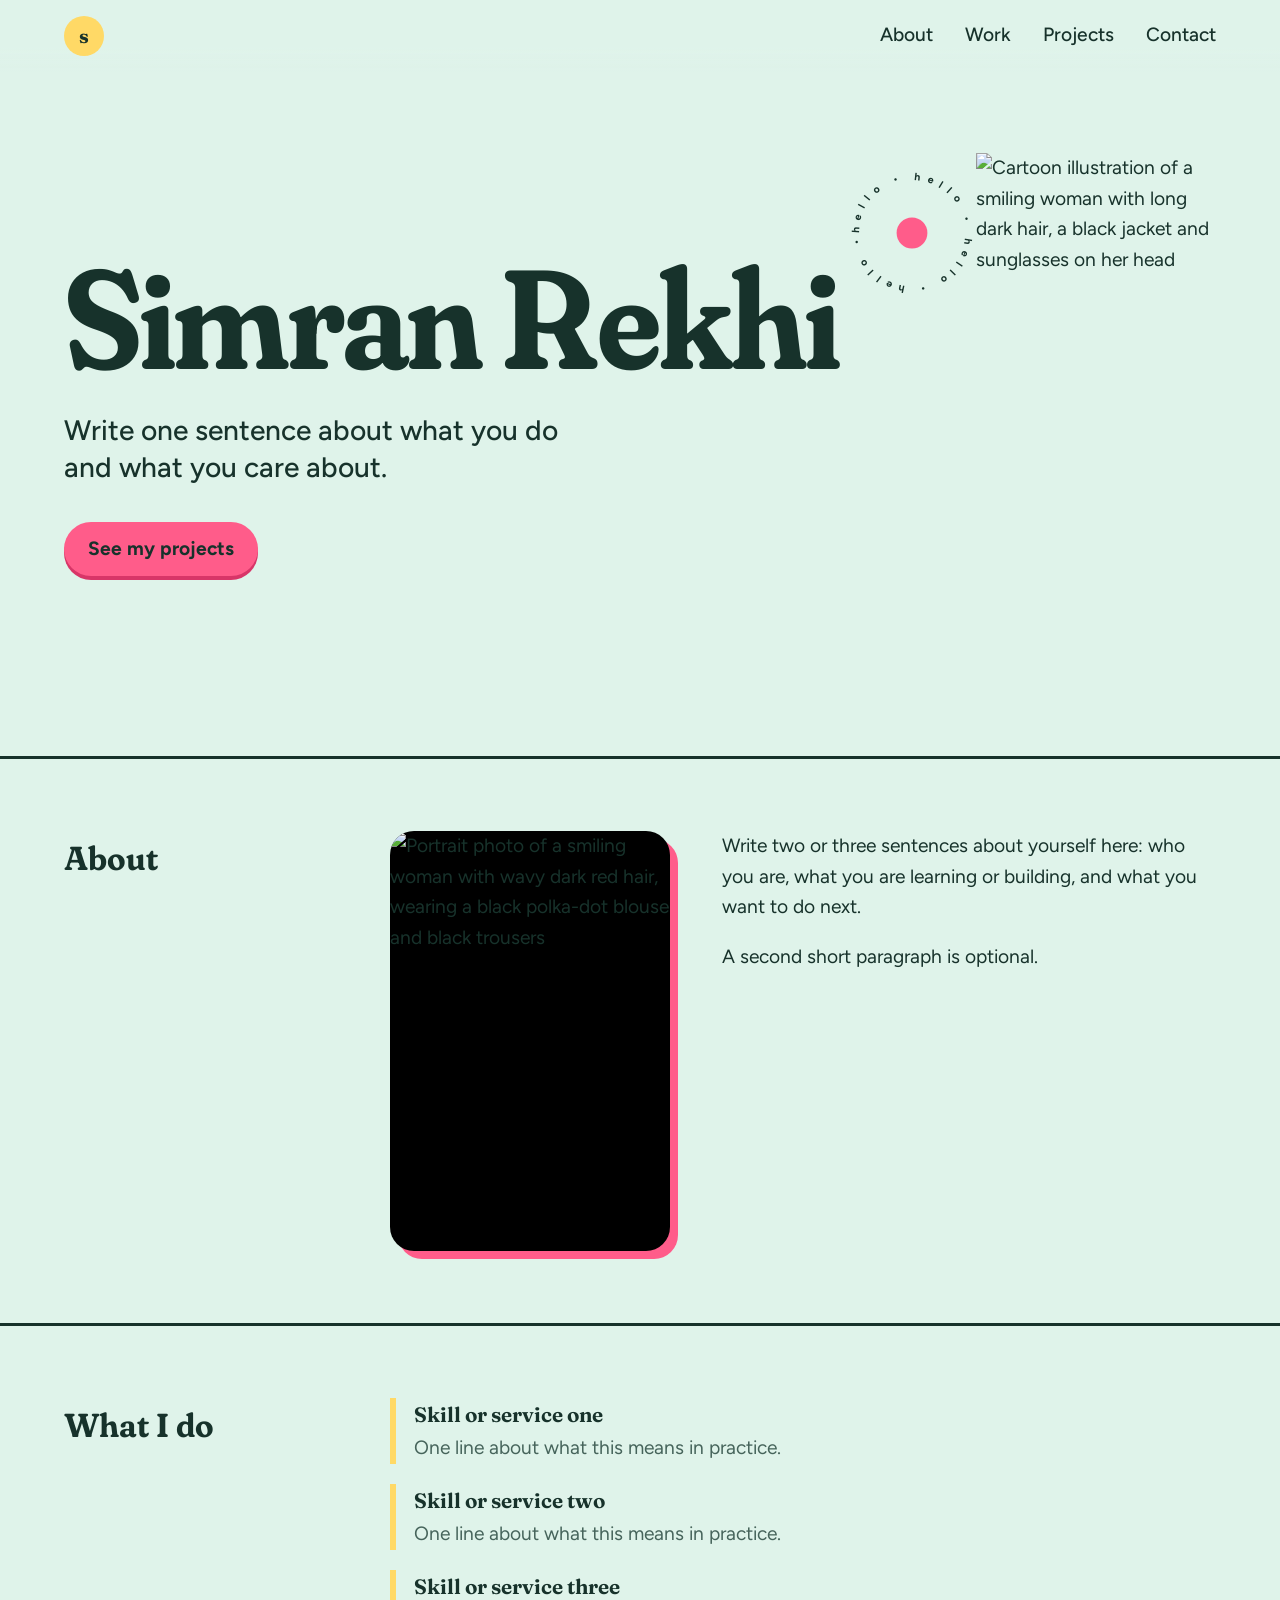
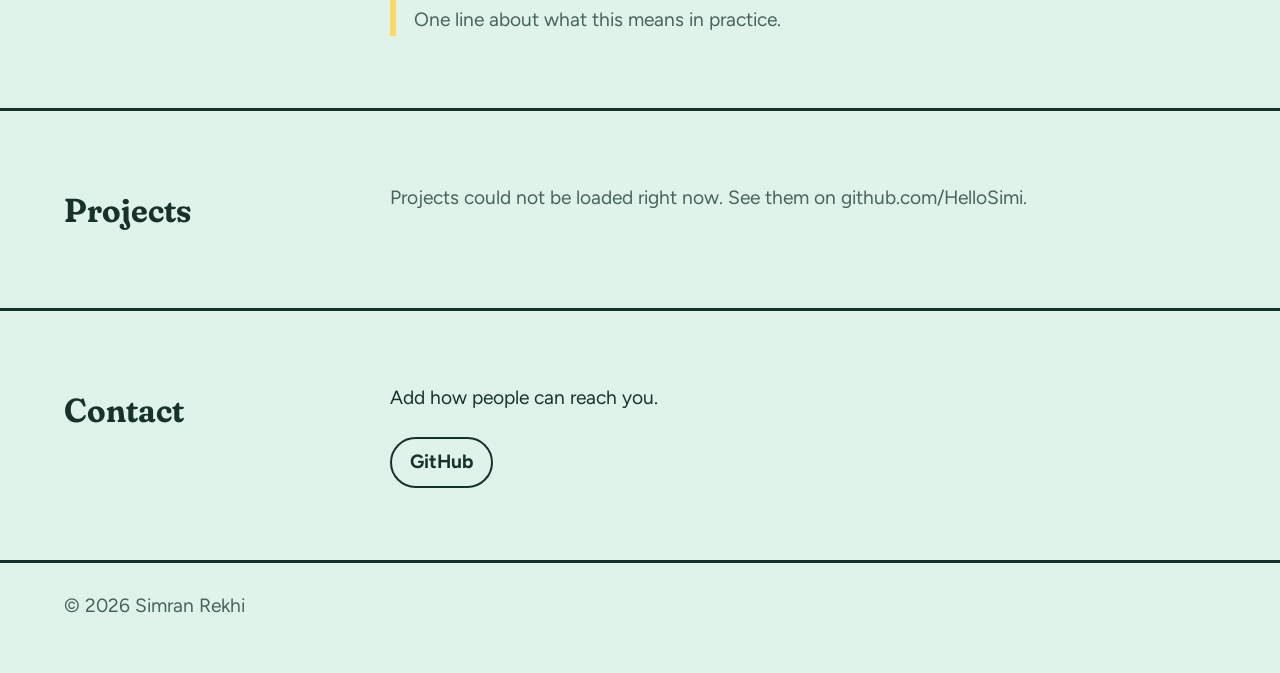
==== index.html @ f7a967dc "Add theme colour, social preview tags and favicon Sets the browser theme colour to match the page ba" ====
<!doctype html>
<html lang="en">
<head>
  <meta charset="utf-8">
  <meta name="viewport" content="width=device-width, initial-scale=1">
  <title>Portfolio</title>
  <meta name="description" content="Personal portfolio.">
  <meta name="theme-color" content="#dff3ea">
  <meta property="og:type" content="website">
  <meta property="og:title" content="Simran Rekhi · Portfolio">
  <meta property="og:description" content="Personal portfolio.">
  <link rel="icon" href="data:image/svg+xml,%3Csvg xmlns='http://www.w3.org/2000/svg' viewBox='0 0 32 32'%3E%3Ccircle cx='16' cy='16' r='16' fill='%23ffd966'/%3E%3Ccircle cx='16' cy='16' r='7' fill='%23ff5c8a'/%3E%3C/svg%3E">
  <link rel="preconnect" href="https://fonts.googleapis.com">
  <link rel="preconnect" href="https://fonts.gstatic.com" crossorigin>
  <link href="https://fonts.googleapis.com/css2?family=Fraunces:opsz,wght,SOFT,WONK@9..144,300..900,0..100,0..1&family=Figtree:wght@400;500;700&display=swap" rel="stylesheet">
  <link rel="stylesheet" href="style.css">
</head>
<body>
  <header class="top">
    <a class="logo" href="#top" id="logo" aria-label="Back to top">hi</a>
    <nav aria-label="Main">
      <a href="#about">About</a>
      <a href="#work">Work</a>
      <a href="#projects">Projects</a>
      <a href="#contact">Contact</a>
    </nav>
  </header>

  <main id="top">
    <section class="hero">
      <div class="hero-text">
        <h1 id="name" aria-live="off"></h1>
        <p id="tagline" class="tagline"></p>
        <a class="cta" href="#projects">See my projects</a>
      </div>

      <div class="hero-art">
        <img class="avatar" src="images/avatar.png" width="413" height="900" alt="Cartoon illustration of a smiling woman with long dark hair, a black jacket and sunglasses on her head">
        <svg class="badge" viewBox="0 0 200 200" aria-hidden="true">
          <defs><path id="circle" d="M100,100 m-76,0 a76,76 0 1,1 152,0 a76,76 0 1,1 -152,0"/></defs>
          <g class="spin">
            <text><textPath href="#circle" id="badge-text" textLength="470" lengthAdjust="spacing"></textPath></text>
          </g>
          <circle class="dot" cx="100" cy="100" r="22"/>
        </svg>
      </div>
    </section>

    <section id="about" class="block">
      <h2>About</h2>
      <div class="block-body about-wrap">
        <figure class="photo">
          <img src="images/photo.jpg" width="800" height="1200" loading="lazy" alt="Portrait photo of a smiling woman with wavy dark red hair, wearing a black polka-dot blouse and black trousers">
        </figure>
        <div id="about-body"></div>
      </div>
    </section>

    <section id="work" class="block">
      <h2>What I do</h2>
      <div class="block-body">
        <ul class="skills" id="skills"></ul>
      </div>
    </section>

    <section id="projects" class="block">
      <h2>Projects</h2>
      <div class="block-body">
        <ul class="repos" id="repo-list" aria-live="polite">
          <li class="repo-status">Loading projects from GitHub…</li>
        </ul>
      </div>
    </section>

    <section id="contact" class="block">
      <h2>Contact</h2>
      <div class="block-body">
        <p id="contact-text"></p>
        <ul class="links" id="links"></ul>
      </div>
    </section>
  </main>

  <footer class="foot"><p id="foot"></p></footer>

  <script src="script.js"></script>
</body>
</html>
---- style.css ----
:root {
  --mint: #dff3ea;
  --mint-2: #c9e9db;
  --ink: #17322b;
  --ink-soft: #46645b;
  --coral: #ff5c8a;
  --coral-deep: #d83568;
  --butter: #ffd966;
  --gutter: clamp(20px, 5vw, 72px);
  --measure: 60ch;
}

* { box-sizing: border-box; }

html { scroll-behavior: smooth; scroll-padding-top: 84px; }

body {
  margin: 0;
  background: var(--mint);
  color: var(--ink);
  font-family: "Figtree", system-ui, sans-serif;
  font-size: clamp(1.02rem, 0.96rem + 0.3vw, 1.2rem);
  line-height: 1.6;
  -webkit-font-smoothing: antialiased;
}

a { color: inherit; }

:focus-visible {
  outline: 3px solid var(--coral-deep);
  outline-offset: 3px;
  border-radius: 4px;
}

/* header */
.top {
  position: sticky;
  top: 0;
  z-index: 10;
  display: flex;
  align-items: center;
  justify-content: space-between;
  padding: 16px var(--gutter);
  background: linear-gradient(var(--mint) 65%, transparent);
}
.logo {
  display: grid;
  place-items: center;
  width: 40px;
  height: 40px;
  border-radius: 50%;
  background: var(--butter);
  color: var(--ink);
  font-family: "Fraunces", serif;
  font-weight: 700;
  font-size: 1.2rem;
  text-decoration: none;
  transition: transform 0.25s ease;
}
.logo:hover { transform: rotate(-12deg) scale(1.08); }
.top nav { display: flex; gap: clamp(14px, 3vw, 32px); flex-wrap: wrap; justify-content: flex-end; }
.top nav a {
  text-decoration: none;
  font-weight: 500;
  background: linear-gradient(var(--coral), var(--coral)) 0 100% / 0 3px no-repeat;
  padding-bottom: 2px;
  transition: background-size 0.25s ease;
}
.top nav a:hover { background-size: 100% 3px; }

/* hero */
.hero {
  position: relative;
  display: grid;
  grid-template-columns: minmax(0, 1fr) auto;
  align-items: center;
  gap: clamp(16px, 4vw, 56px);
  min-height: 76vh;
  padding: clamp(32px, 7vh, 88px) var(--gutter) clamp(40px, 7vh, 80px);
}

#name {
  margin: 0;
  font-family: "Fraunces", serif;
  font-weight: 650;
  font-size: clamp(3.4rem, 11vw, 9.5rem);
  line-height: 0.95;
  letter-spacing: -0.02em;
  font-variation-settings: "opsz" 144, "SOFT" 100, "WONK" 1;
  overflow-wrap: anywhere;
}
#name .ch {
  display: inline-block;
  transform-origin: 50% 80%;
}
.js #name .ch { animation: bounce-in 0.9s cubic-bezier(0.3, 1.5, 0.5, 1) both; animation-delay: calc(var(--i) * 45ms); }
#name .ch.wob { animation: wobble 0.7s ease; }

.tagline {
  margin: clamp(18px, 3vh, 32px) 0 0;
  max-width: 30ch;
  font-size: clamp(1.25rem, 2.2vw, 1.8rem);
  line-height: 1.3;
  font-weight: 500;
}
.js .tagline { animation: rise 0.7s 0.8s ease both; }

.cta {
  display: inline-block;
  margin-top: clamp(20px, 4vh, 36px);
  padding: 12px 24px;
  border-radius: 999px;
  background: var(--coral);
  color: var(--ink);
  font-weight: 700;
  text-decoration: none;
  box-shadow: 0 4px 0 var(--coral-deep);
  transition: transform 0.15s ease, box-shadow 0.15s ease;
}
.cta:hover { transform: translateY(2px); box-shadow: 0 2px 0 var(--coral-deep); }
.cta:active { transform: translateY(4px); box-shadow: 0 0 0 var(--coral-deep); }
.js .cta { animation: rise 0.7s 1s ease both; }

/* avatar with a slowly turning badge pinned to its shoulder */
.hero-art { position: relative; justify-self: center; }
.avatar {
  display: block;
  height: clamp(300px, 58vh, 560px);
  width: auto;
}
.js .avatar { animation: pop-in 0.8s 0.5s cubic-bezier(0.3, 1.4, 0.5, 1) both; }
.badge {
  position: absolute;
  top: 2%;
  left: -56%;
  width: clamp(100px, 11vw, 140px);
  height: auto;
  overflow: visible;
}
@keyframes pop-in { from { opacity: 0; transform: translateY(24px) scale(0.92); } to { opacity: 1; transform: none; } }
.badge text {
  font-family: "Figtree", sans-serif;
  font-weight: 700;
  font-size: 15px;
  letter-spacing: 0.1em;
  fill: var(--ink);
}
.badge .dot { fill: var(--coral); }
.badge .spin {
  transform-origin: 100px 100px;
  animation: spin 22s linear infinite;
}

@keyframes spin { to { transform: rotate(360deg); } }
@keyframes bounce-in {
  from { opacity: 0; transform: translateY(0.5em) scale(0.7) rotate(-6deg); }
  to   { opacity: 1; transform: none; }
}
@keyframes wobble {
  0%   { transform: none; }
  30%  { transform: translateY(-0.08em) rotate(-7deg) scale(1.08); }
  60%  { transform: rotate(5deg); }
  100% { transform: none; }
}
@keyframes rise { from { opacity: 0; transform: translateY(14px); } to { opacity: 1; transform: none; } }

/* blocks */
.block {
  display: grid;
  grid-template-columns: minmax(120px, 1fr) minmax(0, 3fr);
  gap: clamp(16px, 4vw, 64px);
  padding: clamp(40px, 8vh, 88px) var(--gutter);
  border-top: 3px solid var(--ink);
}
.block h2 {
  margin: 0;
  font-family: "Fraunces", serif;
  font-size: clamp(1.6rem, 2.6vw, 2.2rem);
  font-weight: 650;
  font-variation-settings: "opsz" 72, "SOFT" 100;
}
.block-body { max-width: var(--measure); }
.about-wrap {
  max-width: none;
  display: grid;
  grid-template-columns: minmax(180px, 280px) minmax(0, var(--measure));
  gap: clamp(20px, 4vw, 56px);
  align-items: start;
}
.photo { margin: 0; border-radius: 24px; overflow: hidden; background: #000; box-shadow: 8px 8px 0 var(--coral); }
.photo img { display: block; width: 100%; height: auto; }
.block-body p { margin: 0 0 1em; }
.js .block { opacity: 0; transform: translateY(18px); transition: opacity 0.6s ease, transform 0.6s ease; }
.js .block.in { opacity: 1; transform: none; }

/* skills */
.skills { list-style: none; margin: 0; padding: 0; display: grid; gap: 20px; }
.skills li { padding-left: 18px; border-left: 6px solid var(--butter); }
.skills h3 {
  margin: 0 0 2px;
  font-family: "Fraunces", serif;
  font-size: 1.3rem;
  font-weight: 650;
}
.skills p { margin: 0; color: var(--ink-soft); }

/* projects */
.repos { list-style: none; margin: 0; padding: 0; display: grid; gap: 14px; }
.repo-status { color: var(--ink-soft); }
.repo {
  border-radius: 18px;
  background: var(--mint-2);
  transition: transform 0.2s ease, background 0.2s ease;
}
.repo:hover { transform: translateY(-3px) rotate(-0.4deg); background: var(--butter); }
.repo a { display: grid; gap: 4px; padding: 18px 22px; text-decoration: none; }
.repo-name { font-family: "Fraunces", serif; font-weight: 650; font-size: 1.3rem; }
.repo-desc { color: var(--ink-soft); }
.repo:hover .repo-desc, .repo:hover .repo-meta { color: var(--ink); }
.repo-meta { font-size: 0.92rem; color: var(--ink-soft); }

/* contact */
.links { list-style: none; margin: 1.2em 0 0; padding: 0; display: flex; flex-wrap: wrap; gap: 10px; }
.links a {
  display: inline-block;
  padding: 8px 18px;
  border: 2px solid var(--ink);
  border-radius: 999px;
  font-weight: 700;
  text-decoration: none;
  transition: background 0.2s, color 0.2s;
}
.links a:hover { background: var(--ink); color: var(--mint); }

.foot { padding: 28px var(--gutter) 52px; border-top: 3px solid var(--ink); color: var(--ink-soft); }
.foot p { margin: 0; }

@media (max-width: 760px) {
  .hero { grid-template-columns: 1fr; min-height: 0; }
  .hero-art { order: -1; margin-left: 70px; }
  .avatar { height: 300px; }
  .badge { left: -78%; width: 110px; }
  .block { grid-template-columns: 1fr; gap: 12px; }
  .about-wrap { grid-template-columns: 1fr; }
  .photo { max-width: 260px; }
}

@media (prefers-reduced-motion: reduce) {
  html { scroll-behavior: auto; }
  .js #name .ch, .js .tagline, .js .cta, .js .avatar { animation: none; opacity: 1; }
  .badge .spin { animation: none; }
  .js .block { opacity: 1; transform: none; transition: none; }
  .repo, .repo:hover, .logo:hover { transform: none; transition: none; }
}
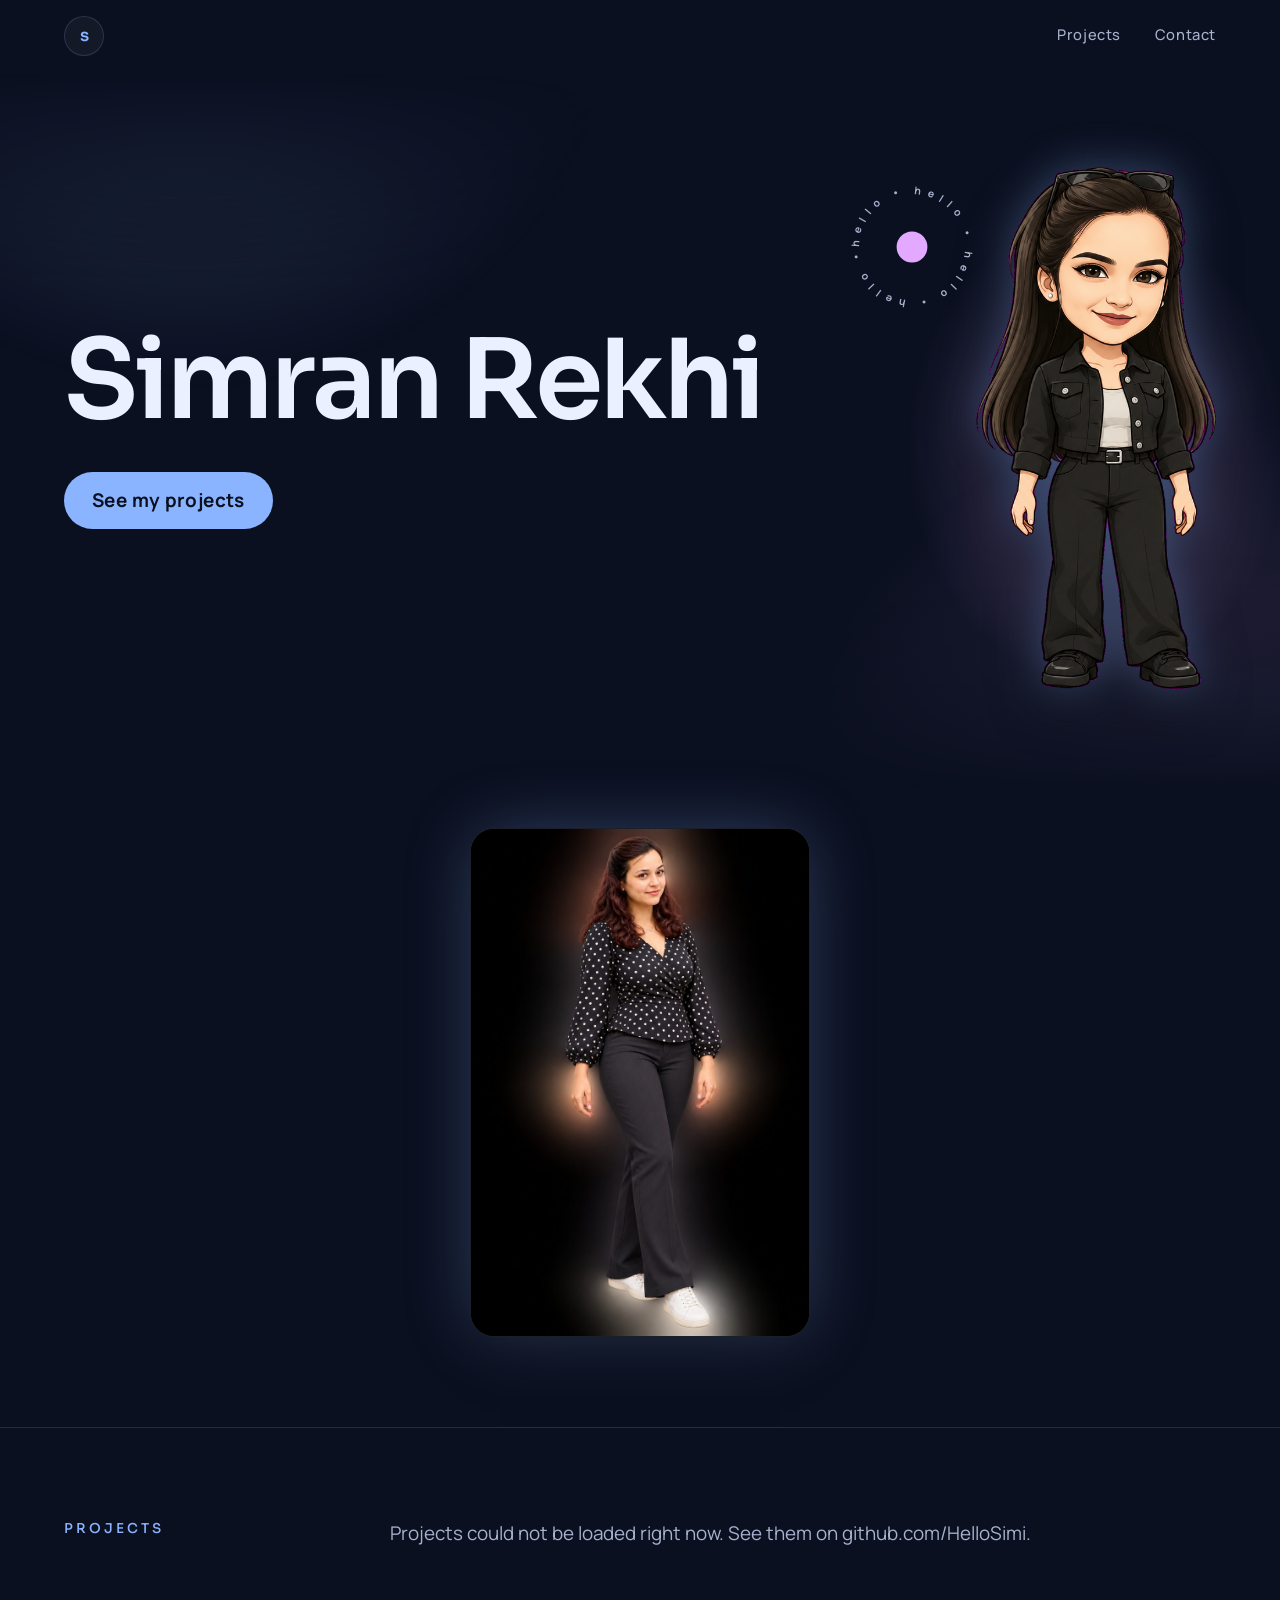
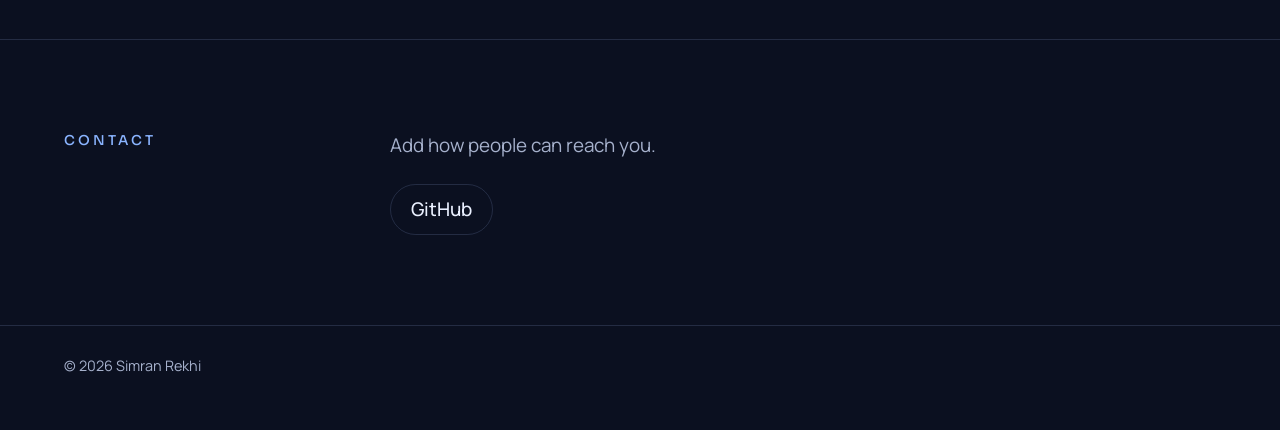
==== commit 13299983: "Refresh visual design with minimal futuristic styling and motion" ====
--- a/index.html
+++ b/index.html
@@ -5,17 +5,19 @@
   <meta name="viewport" content="width=device-width, initial-scale=1">
   <title>Portfolio</title>
   <meta name="description" content="Personal portfolio.">
-  <meta name="theme-color" content="#dff3ea">
+  <meta name="theme-color" content="#0b1020">
   <meta property="og:type" content="website">
   <meta property="og:title" content="Simran Rekhi · Portfolio">
   <meta property="og:description" content="Personal portfolio.">
-  <link rel="icon" href="data:image/svg+xml,%3Csvg xmlns='http://www.w3.org/2000/svg' viewBox='0 0 32 32'%3E%3Ccircle cx='16' cy='16' r='16' fill='%23ffd966'/%3E%3Ccircle cx='16' cy='16' r='7' fill='%23ff5c8a'/%3E%3C/svg%3E">
+  <link rel="icon" href="data:image/svg+xml,%3Csvg xmlns='http://www.w3.org/2000/svg' viewBox='0 0 32 32'%3E%3Ccircle cx='16' cy='16' r='16' fill='%230b1020'/%3E%3Ccircle cx='16' cy='16' r='7' fill='%238ab4ff'/%3E%3C/svg%3E">
   <link rel="preconnect" href="https://fonts.googleapis.com">
   <link rel="preconnect" href="https://fonts.gstatic.com" crossorigin>
-  <link href="https://fonts.googleapis.com/css2?family=Fraunces:opsz,wght,SOFT,WONK@9..144,300..900,0..100,0..1&family=Figtree:wght@400;500;700&display=swap" rel="stylesheet">
+  <link href="https://fonts.googleapis.com/css2?family=Sora:wght@300..700&family=Manrope:wght@400;500;700&display=swap" rel="stylesheet">
   <link rel="stylesheet" href="style.css">
 </head>
 <body>
+  <div class="progress" aria-hidden="true"></div>
+  <div class="glow" aria-hidden="true"></div>
   <header class="top">
     <a class="logo" href="#top" id="logo" aria-label="Back to top">hi</a>
     <nav aria-label="Main">
@@ -28,6 +30,7 @@
 
   <main id="top">
     <section class="hero">
+      <div class="aurora" aria-hidden="true"><i></i><i></i></div>
       <div class="hero-text">
         <h1 id="name" aria-live="off"></h1>
         <p id="tagline" class="tagline"></p>
--- a/style.css
+++ b/style.css
@@ -1,36 +1,79 @@
+/* Retheme here: colours, fonts, spacing and motion timings all live in :root. */
 :root {
-  --mint: #dff3ea;
-  --mint-2: #c9e9db;
-  --ink: #17322b;
-  --ink-soft: #46645b;
-  --coral: #ff5c8a;
-  --coral-deep: #d83568;
-  --butter: #ffd966;
+  --bg: #0b1020;
+  --surface: rgba(255, 255, 255, 0.04);
+  --line: rgba(170, 195, 255, 0.16);
+  --text: #eaf0ff;
+  --text-soft: #a6b1cc;
+  --accent: #8ab4ff;
+  --accent-2: #e3a8ff;
+  --accent-ink: #0b1020;
+
+  --font-display: "Sora", system-ui, sans-serif;
+  --font-body: "Manrope", system-ui, sans-serif;
+
   --gutter: clamp(20px, 5vw, 72px);
   --measure: 60ch;
+  --radius: 18px;
+
+  --ease: cubic-bezier(0.2, 0.7, 0.2, 1);
+  --t-fast: 0.25s;
+  --t-med: 0.7s;
+  --stagger: 80ms;
+  --drift: 34s;
+  --float: 7s;
 }
 
 * { box-sizing: border-box; }
 
-html { scroll-behavior: smooth; scroll-padding-top: 84px; }
+html { scroll-behavior: smooth; scroll-padding-top: 84px; background: var(--bg); }
 
 body {
   margin: 0;
-  background: var(--mint);
-  color: var(--ink);
-  font-family: "Figtree", system-ui, sans-serif;
-  font-size: clamp(1.02rem, 0.96rem + 0.3vw, 1.2rem);
-  line-height: 1.6;
+  overflow-x: clip;
+  background: var(--bg);
+  color: var(--text);
+  font-family: var(--font-body);
+  font-size: clamp(1.02rem, 0.96rem + 0.3vw, 1.18rem);
+  line-height: 1.65;
   -webkit-font-smoothing: antialiased;
 }
 
 a { color: inherit; }
 
 :focus-visible {
-  outline: 3px solid var(--coral-deep);
-  outline-offset: 3px;
-  border-radius: 4px;
-}
+  outline: 2px solid var(--accent);
+  outline-offset: 4px;
+  border-radius: 6px;
+}
+
+/* scroll progress and pointer glow, both driven by script.js */
+.progress {
+  position: fixed;
+  inset: 0 0 auto 0;
+  z-index: 30;
+  height: 2px;
+  background: linear-gradient(90deg, var(--accent), var(--accent-2));
+  transform: scaleX(0);
+  transform-origin: 0 50%;
+  pointer-events: none;
+}
+.glow {
+  position: fixed;
+  top: 0;
+  left: 0;
+  z-index: 0;
+  width: 520px;
+  height: 520px;
+  margin: -260px 0 0 -260px;
+  border-radius: 50%;
+  background: radial-gradient(closest-side, rgba(138, 180, 255, 0.16), transparent);
+  opacity: 0;
+  transition: opacity 0.6s ease;
+  pointer-events: none;
+  will-change: transform;
+}
+.glow.on { opacity: 1; }
 
 /* header */
 .top {
@@ -41,7 +84,7 @@
   align-items: center;
   justify-content: space-between;
   padding: 16px var(--gutter);
-  background: linear-gradient(var(--mint) 65%, transparent);
+  background: linear-gradient(var(--bg) 88%, transparent);
 }
 .logo {
   display: grid;
@@ -49,86 +92,140 @@
   width: 40px;
   height: 40px;
   border-radius: 50%;
-  background: var(--butter);
-  color: var(--ink);
-  font-family: "Fraunces", serif;
-  font-weight: 700;
-  font-size: 1.2rem;
+  border: 1px solid var(--line);
+  background: var(--surface);
+  color: var(--accent);
+  font-family: var(--font-display);
+  font-weight: 600;
+  font-size: 1.05rem;
   text-decoration: none;
-  transition: transform 0.25s ease;
-}
-.logo:hover { transform: rotate(-12deg) scale(1.08); }
-.top nav { display: flex; gap: clamp(14px, 3vw, 32px); flex-wrap: wrap; justify-content: flex-end; }
+  transition: transform var(--t-fast) var(--ease), border-color var(--t-fast);
+}
+.logo:hover { transform: scale(1.08); border-color: var(--accent); }
+.top nav { display: flex; gap: clamp(14px, 3vw, 34px); flex-wrap: wrap; justify-content: flex-end; }
 .top nav a {
+  color: var(--text-soft);
+  font-size: 0.92rem;
+  font-weight: 500;
+  letter-spacing: 0.04em;
   text-decoration: none;
-  font-weight: 500;
-  background: linear-gradient(var(--coral), var(--coral)) 0 100% / 0 3px no-repeat;
-  padding-bottom: 2px;
-  transition: background-size 0.25s ease;
-}
-.top nav a:hover { background-size: 100% 3px; }
+  background: linear-gradient(var(--accent), var(--accent)) 0 100% / 0 1px no-repeat;
+  padding-bottom: 3px;
+  transition: background-size var(--t-fast) var(--ease), color var(--t-fast);
+}
+.top nav a:hover { color: var(--text); background-size: 100% 1px; }
 
 /* hero */
 .hero {
   position: relative;
+  isolation: isolate;
+  overflow: clip;
   display: grid;
   grid-template-columns: minmax(0, 1fr) auto;
   align-items: center;
   gap: clamp(16px, 4vw, 56px);
-  min-height: 76vh;
-  padding: clamp(32px, 7vh, 88px) var(--gutter) clamp(40px, 7vh, 80px);
-}
+  min-height: 80vh;
+  padding: clamp(32px, 7vh, 88px) var(--gutter) clamp(48px, 8vh, 96px);
+}
+.hero > * { position: relative; z-index: 1; }
+.hero > .aurora { position: absolute; z-index: -1; }
+
+/* slow drifting colour behind the hero */
+.aurora {
+  inset: 0;
+  pointer-events: none;
+  -webkit-mask-image: linear-gradient(transparent, #000 30%, #000 70%, transparent);
+  mask-image: linear-gradient(transparent, #000 30%, #000 70%, transparent);
+}
+.aurora i {
+  position: absolute;
+  width: 70vmax;
+  height: 70vmax;
+  border-radius: 50%;
+  will-change: transform;
+}
+.aurora i:nth-child(1) {
+  top: -45vmax;
+  left: -20vmax;
+  background: radial-gradient(closest-side, rgba(138, 180, 255, 0.26), transparent);
+  animation: drift-a var(--drift) ease-in-out infinite alternate;
+}
+.aurora i:nth-child(2) {
+  right: -30vmax;
+  bottom: -40vmax;
+  background: radial-gradient(closest-side, rgba(227, 168, 255, 0.2), transparent);
+  animation: drift-b calc(var(--drift) * 1.3) ease-in-out infinite alternate;
+}
+.paused .aurora i, .paused .avatar, .paused .badge .spin { animation-play-state: paused; }
+@keyframes drift-a { to { transform: translate3d(22vmax, 14vmax, 0) scale(1.15); } }
+@keyframes drift-b { to { transform: translate3d(-24vmax, -10vmax, 0) scale(0.9); } }
 
 #name {
   margin: 0;
-  font-family: "Fraunces", serif;
-  font-weight: 650;
-  font-size: clamp(3.4rem, 11vw, 9.5rem);
-  line-height: 0.95;
-  letter-spacing: -0.02em;
-  font-variation-settings: "opsz" 144, "SOFT" 100, "WONK" 1;
+  font-family: var(--font-display);
+  font-weight: 600;
+  font-size: clamp(2.9rem, 8.6vw, 8rem);
+  line-height: 1;
+  letter-spacing: -0.04em;
   overflow-wrap: anywhere;
 }
 #name .ch {
   display: inline-block;
+  text-align: center;
   transform-origin: 50% 80%;
 }
-.js #name .ch { animation: bounce-in 0.9s cubic-bezier(0.3, 1.5, 0.5, 1) both; animation-delay: calc(var(--i) * 45ms); }
+.js #name .ch { opacity: 0; }
+.js #name .ch.on { opacity: 1; }
+#name .ch.scr { color: var(--accent); }
 #name .ch.wob { animation: wobble 0.7s ease; }
 
 .tagline {
   margin: clamp(18px, 3vh, 32px) 0 0;
-  max-width: 30ch;
-  font-size: clamp(1.25rem, 2.2vw, 1.8rem);
-  line-height: 1.3;
-  font-weight: 500;
-}
-.js .tagline { animation: rise 0.7s 0.8s ease both; }
+  max-width: 32ch;
+  color: var(--text-soft);
+  font-size: clamp(1.15rem, 2vw, 1.5rem);
+  line-height: 1.4;
+}
+.js .tagline { animation: rise var(--t-med) 0.9s var(--ease) both; }
 
 .cta {
   display: inline-block;
-  margin-top: clamp(20px, 4vh, 36px);
-  padding: 12px 24px;
+  margin-top: clamp(24px, 4vh, 40px);
+  padding: 13px 28px;
   border-radius: 999px;
-  background: var(--coral);
-  color: var(--ink);
+  background: var(--accent);
+  color: var(--accent-ink);
   font-weight: 700;
+  letter-spacing: 0.02em;
   text-decoration: none;
-  box-shadow: 0 4px 0 var(--coral-deep);
-  transition: transform 0.15s ease, box-shadow 0.15s ease;
-}
-.cta:hover { transform: translateY(2px); box-shadow: 0 2px 0 var(--coral-deep); }
-.cta:active { transform: translateY(4px); box-shadow: 0 0 0 var(--coral-deep); }
-.js .cta { animation: rise 0.7s 1s ease both; }
-
-/* avatar with a slowly turning badge pinned to its shoulder */
-.hero-art { position: relative; justify-self: center; }
+  box-shadow: 0 0 0 0 rgba(138, 180, 255, 0.5);
+  translate: var(--mx, 0) var(--my, 0);
+  transition: box-shadow var(--t-fast) var(--ease), translate 0.3s var(--ease);
+}
+.cta:hover, .cta:focus-visible { box-shadow: 0 0 32px 2px rgba(138, 180, 255, 0.45); }
+.js .cta { animation: rise var(--t-med) 1.05s var(--ease) both; }
+
+/* avatar sits in a soft halo so it feels lit, not pasted */
+.hero-art { position: relative; justify-self: center; translate: var(--px, 0) var(--py, 0); transition: translate 0.6s var(--ease); }
+.hero-art::before {
+  content: "";
+  position: absolute;
+  inset: 8% -30% 0;
+  border-radius: 50%;
+  background: radial-gradient(closest-side, rgba(138, 180, 255, 0.3), rgba(227, 168, 255, 0.1) 60%, transparent);
+  z-index: -1;
+}
 .avatar {
   display: block;
   height: clamp(300px, 58vh, 560px);
   width: auto;
-}
-.js .avatar { animation: pop-in 0.8s 0.5s cubic-bezier(0.3, 1.4, 0.5, 1) both; }
+  filter: drop-shadow(0 0 22px rgba(138, 180, 255, 0.35)) drop-shadow(0 18px 24px rgba(0, 0, 0, 0.45));
+}
+.js .avatar {
+  animation:
+    pop-in 0.9s 0.5s var(--ease) both,
+    float var(--float) 1.4s ease-in-out infinite;
+}
 .badge {
   position: absolute;
   top: 2%;
@@ -137,102 +234,127 @@
   height: auto;
   overflow: visible;
 }
-@keyframes pop-in { from { opacity: 0; transform: translateY(24px) scale(0.92); } to { opacity: 1; transform: none; } }
 .badge text {
-  font-family: "Figtree", sans-serif;
+  font-family: var(--font-body);
   font-weight: 700;
   font-size: 15px;
   letter-spacing: 0.1em;
-  fill: var(--ink);
-}
-.badge .dot { fill: var(--coral); }
+  fill: var(--text-soft);
+}
+.badge .dot { fill: var(--accent-2); }
 .badge .spin {
   transform-origin: 100px 100px;
-  animation: spin 22s linear infinite;
-}
-
+  animation: spin 26s linear infinite;
+}
+
+@keyframes pop-in { from { opacity: 0; transform: translateY(24px) scale(0.96); } to { opacity: 1; transform: none; } }
+@keyframes float { 50% { transform: translateY(-10px); } }
 @keyframes spin { to { transform: rotate(360deg); } }
-@keyframes bounce-in {
-  from { opacity: 0; transform: translateY(0.5em) scale(0.7) rotate(-6deg); }
-  to   { opacity: 1; transform: none; }
-}
 @keyframes wobble {
   0%   { transform: none; }
-  30%  { transform: translateY(-0.08em) rotate(-7deg) scale(1.08); }
-  60%  { transform: rotate(5deg); }
+  30%  { transform: translateY(-0.06em) rotate(-5deg); }
+  60%  { transform: rotate(3deg); }
   100% { transform: none; }
 }
 @keyframes rise { from { opacity: 0; transform: translateY(14px); } to { opacity: 1; transform: none; } }
 
 /* blocks */
 .block {
+  position: relative;
+  z-index: 1;
   display: grid;
   grid-template-columns: minmax(120px, 1fr) minmax(0, 3fr);
   gap: clamp(16px, 4vw, 64px);
-  padding: clamp(40px, 8vh, 88px) var(--gutter);
-  border-top: 3px solid var(--ink);
+  padding: clamp(48px, 10vh, 104px) var(--gutter);
+  border-top: 1px solid var(--line);
 }
 .block h2 {
   margin: 0;
-  font-family: "Fraunces", serif;
-  font-size: clamp(1.6rem, 2.6vw, 2.2rem);
-  font-weight: 650;
-  font-variation-settings: "opsz" 72, "SOFT" 100;
+  color: var(--accent);
+  font-family: var(--font-display);
+  font-size: 0.85rem;
+  font-weight: 500;
+  letter-spacing: 0.22em;
+  text-transform: uppercase;
 }
 .block-body { max-width: var(--measure); }
 .about-wrap {
   max-width: none;
   display: grid;
-  grid-template-columns: minmax(180px, 280px) minmax(0, var(--measure));
+  grid-template-columns: minmax(0, var(--measure));
   gap: clamp(20px, 4vw, 56px);
   align-items: start;
 }
-.photo { margin: 0; border-radius: 24px; overflow: hidden; background: #000; box-shadow: 8px 8px 0 var(--coral); }
+.about-wrap.has-photo { grid-template-columns: minmax(180px, 280px) minmax(0, var(--measure)); }
+.portrait {
+  position: relative;
+  z-index: 1;
+  display: flex;
+  justify-content: center;
+  padding: clamp(16px, 4vh, 48px) var(--gutter) clamp(56px, 10vh, 104px);
+}
+.portrait .photo { width: min(100%, 340px); }
+.photo {
+  margin: 0;
+  border-radius: 24px;
+  overflow: hidden;
+  background: #000;
+  border: 1px solid var(--line);
+  box-shadow: 0 0 70px -10px rgba(138, 180, 255, 0.35), 0 30px 60px -30px rgba(0, 0, 0, 0.8);
+}
 .photo img { display: block; width: 100%; height: auto; }
-.block-body p { margin: 0 0 1em; }
-.js .block { opacity: 0; transform: translateY(18px); transition: opacity 0.6s ease, transform 0.6s ease; }
-.js .block.in { opacity: 1; transform: none; }
+.block-body p { margin: 0 0 1em; color: var(--text-soft); }
+
+/* scroll reveals: only hidden once script.js has marked the page, so no-JS stays readable */
+.js .rv {
+  opacity: 0;
+  transform: translateY(18px);
+  transition:
+    opacity var(--t-med) var(--ease) calc(var(--d, 0) * var(--stagger)),
+    transform var(--t-med) var(--ease) calc(var(--d, 0) * var(--stagger));
+}
+.js .in .rv { opacity: 1; transform: none; }
 
 /* skills */
-.skills { list-style: none; margin: 0; padding: 0; display: grid; gap: 20px; }
-.skills li { padding-left: 18px; border-left: 6px solid var(--butter); }
+.skills { list-style: none; margin: 0; padding: 0; display: grid; gap: 24px; }
+.skills li { padding-left: 20px; border-left: 2px solid var(--accent-2); }
 .skills h3 {
-  margin: 0 0 2px;
-  font-family: "Fraunces", serif;
-  font-size: 1.3rem;
-  font-weight: 650;
-}
-.skills p { margin: 0; color: var(--ink-soft); }
+  margin: 0 0 4px;
+  font-family: var(--font-display);
+  font-size: 1.15rem;
+  font-weight: 500;
+}
+.skills p { margin: 0; color: var(--text-soft); }
 
 /* projects */
 .repos { list-style: none; margin: 0; padding: 0; display: grid; gap: 14px; }
-.repo-status { color: var(--ink-soft); }
+.repo-status { color: var(--text-soft); }
 .repo {
-  border-radius: 18px;
-  background: var(--mint-2);
-  transition: transform 0.2s ease, background 0.2s ease;
-}
-.repo:hover { transform: translateY(-3px) rotate(-0.4deg); background: var(--butter); }
-.repo a { display: grid; gap: 4px; padding: 18px 22px; text-decoration: none; }
-.repo-name { font-family: "Fraunces", serif; font-weight: 650; font-size: 1.3rem; }
-.repo-desc { color: var(--ink-soft); }
-.repo:hover .repo-desc, .repo:hover .repo-meta { color: var(--ink); }
-.repo-meta { font-size: 0.92rem; color: var(--ink-soft); }
+  border: 1px solid var(--line);
+  border-radius: var(--radius);
+  background: var(--surface);
+  transition: transform var(--t-fast) var(--ease), border-color var(--t-fast), background var(--t-fast);
+}
+.repo:hover, .repo:focus-within { transform: translateY(-3px); border-color: var(--accent); background: rgba(138, 180, 255, 0.08); }
+.repo a { display: grid; gap: 4px; padding: 20px 24px; text-decoration: none; }
+.repo-name { font-family: var(--font-display); font-weight: 500; font-size: 1.15rem; }
+.repo-desc { color: var(--text-soft); }
+.repo-meta { font-size: 0.9rem; color: var(--text-soft); }
 
 /* contact */
 .links { list-style: none; margin: 1.2em 0 0; padding: 0; display: flex; flex-wrap: wrap; gap: 10px; }
 .links a {
   display: inline-block;
-  padding: 8px 18px;
-  border: 2px solid var(--ink);
+  padding: 9px 20px;
+  border: 1px solid var(--line);
   border-radius: 999px;
-  font-weight: 700;
+  font-weight: 500;
   text-decoration: none;
-  transition: background 0.2s, color 0.2s;
-}
-.links a:hover { background: var(--ink); color: var(--mint); }
-
-.foot { padding: 28px var(--gutter) 52px; border-top: 3px solid var(--ink); color: var(--ink-soft); }
+  transition: background var(--t-fast), color var(--t-fast), border-color var(--t-fast);
+}
+.links a:hover { background: var(--accent); border-color: var(--accent); color: var(--accent-ink); }
+
+.foot { position: relative; z-index: 1; padding: 28px var(--gutter) 52px; border-top: 1px solid var(--line); color: var(--text-soft); font-size: 0.9rem; }
 .foot p { margin: 0; }
 
 @media (max-width: 760px) {
@@ -241,14 +363,15 @@
   .avatar { height: 300px; }
   .badge { left: -78%; width: 110px; }
   .block { grid-template-columns: 1fr; gap: 12px; }
-  .about-wrap { grid-template-columns: 1fr; }
+  .about-wrap, .about-wrap.has-photo { grid-template-columns: 1fr; }
   .photo { max-width: 260px; }
 }
 
 @media (prefers-reduced-motion: reduce) {
   html { scroll-behavior: auto; }
   .js #name .ch, .js .tagline, .js .cta, .js .avatar { animation: none; opacity: 1; }
-  .badge .spin { animation: none; }
-  .js .block { opacity: 1; transform: none; transition: none; }
+  .aurora i, .badge .spin { animation: none; }
+  .js .rv { opacity: 1; transform: none; transition: none; }
+  .glow { display: none; }
   .repo, .repo:hover, .logo:hover { transform: none; transition: none; }
 }
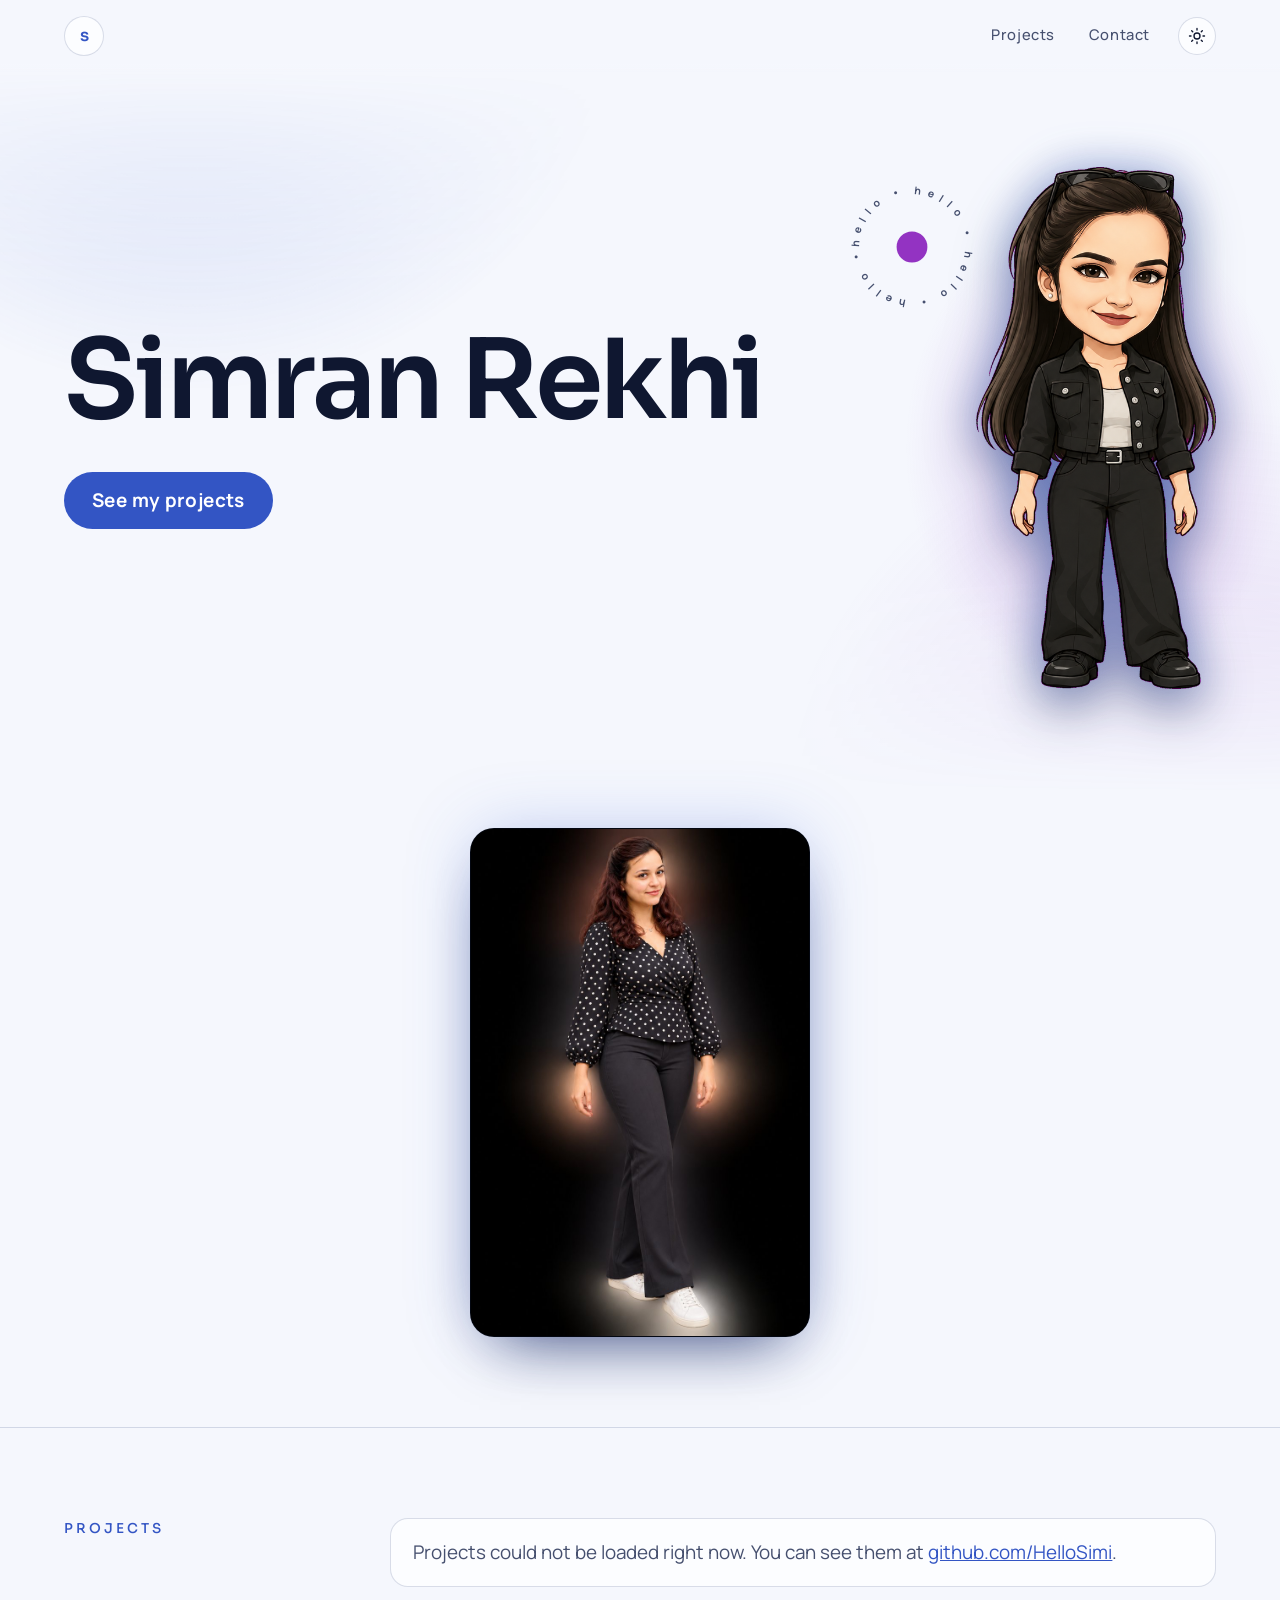
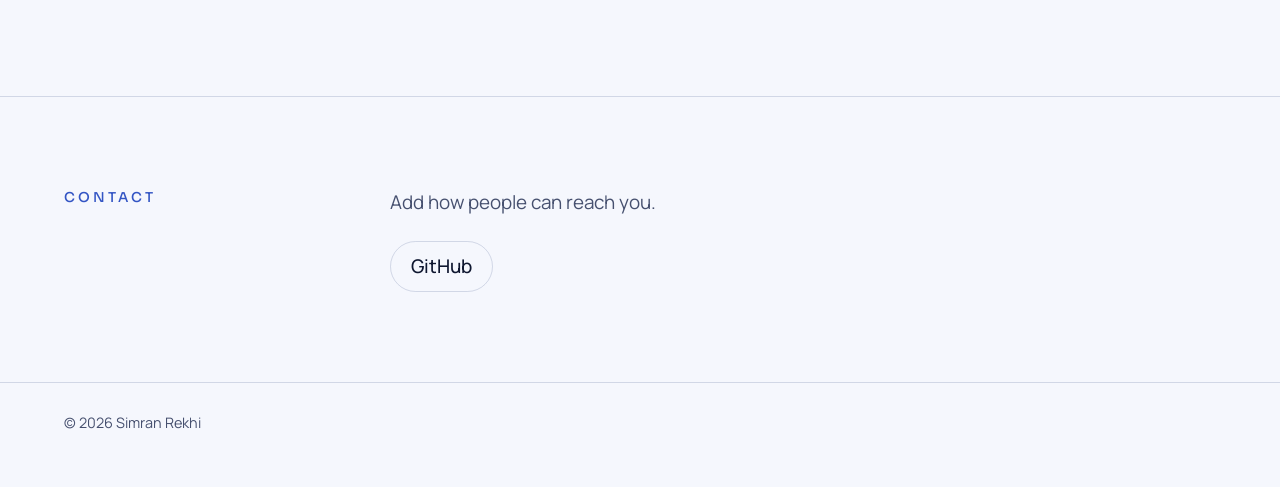
==== commit e041951a: "Add theme toggle, accessibility and performance improvements" ====
--- a/index.html
+++ b/index.html
@@ -6,29 +6,46 @@
   <title>Portfolio</title>
   <meta name="description" content="Personal portfolio.">
   <meta name="theme-color" content="#0b1020">
+  <meta name="color-scheme" content="dark light">
   <meta property="og:type" content="website">
   <meta property="og:title" content="Simran Rekhi · Portfolio">
   <meta property="og:description" content="Personal portfolio.">
   <link rel="icon" href="data:image/svg+xml,%3Csvg xmlns='http://www.w3.org/2000/svg' viewBox='0 0 32 32'%3E%3Ccircle cx='16' cy='16' r='16' fill='%230b1020'/%3E%3Ccircle cx='16' cy='16' r='7' fill='%238ab4ff'/%3E%3C/svg%3E">
+  <script>
+    (function () {
+      var t = null;
+      try { t = localStorage.getItem('theme'); } catch (e) {}
+      if (t !== 'light' && t !== 'dark') t = window.matchMedia('(prefers-color-scheme: light)').matches ? 'light' : 'dark';
+      document.documentElement.setAttribute('data-theme', t);
+    })();
+  </script>
+  <link rel="preload" as="image" href="images/avatar.png">
   <link rel="preconnect" href="https://fonts.googleapis.com">
   <link rel="preconnect" href="https://fonts.gstatic.com" crossorigin>
   <link href="https://fonts.googleapis.com/css2?family=Sora:wght@300..700&family=Manrope:wght@400;500;700&display=swap" rel="stylesheet">
   <link rel="stylesheet" href="style.css">
 </head>
 <body>
+  <a class="skip" href="#top">Skip to content</a>
   <div class="progress" aria-hidden="true"></div>
   <div class="glow" aria-hidden="true"></div>
   <header class="top">
     <a class="logo" href="#top" id="logo" aria-label="Back to top">hi</a>
-    <nav aria-label="Main">
-      <a href="#about">About</a>
-      <a href="#work">Work</a>
-      <a href="#projects">Projects</a>
-      <a href="#contact">Contact</a>
-    </nav>
+    <div class="top-right">
+      <nav aria-label="Main">
+        <a href="#about">About</a>
+        <a href="#work">Work</a>
+        <a href="#projects">Projects</a>
+        <a href="#contact">Contact</a>
+      </nav>
+      <button class="theme-toggle" id="theme-toggle" type="button" aria-label="Dark theme" aria-pressed="true">
+        <svg class="moon" viewBox="0 0 24 24" aria-hidden="true"><path d="M20 14.5A8 8 0 0 1 9.5 4a8 8 0 1 0 10.5 10.5z"/></svg>
+        <svg class="sun" viewBox="0 0 24 24" aria-hidden="true"><circle cx="12" cy="12" r="4"/><path d="M12 2v2M12 20v2M4.9 4.9l1.4 1.4M17.7 17.7l1.4 1.4M2 12h2M20 12h2M4.9 19.1l1.4-1.4M17.7 6.3l1.4-1.4"/></svg>
+      </button>
+    </div>
   </header>
 
-  <main id="top">
+  <main id="top" tabindex="-1">
     <section class="hero">
       <div class="aurora" aria-hidden="true"><i></i><i></i></div>
       <div class="hero-text">
@@ -38,7 +55,7 @@
       </div>
 
       <div class="hero-art">
-        <img class="avatar" src="images/avatar.png" width="413" height="900" alt="Cartoon illustration of a smiling woman with long dark hair, a black jacket and sunglasses on her head">
+        <img class="avatar" src="images/avatar.png" width="413" height="900" fetchpriority="high" alt="Cartoon illustration of a smiling woman with long dark hair, a black jacket and sunglasses on her head">
         <svg class="badge" viewBox="0 0 200 200" aria-hidden="true">
           <defs><path id="circle" d="M100,100 m-76,0 a76,76 0 1,1 152,0 a76,76 0 1,1 -152,0"/></defs>
           <g class="spin">
--- a/style.css
+++ b/style.css
@@ -1,8 +1,13 @@
 /* Retheme here: colours, fonts, spacing and motion timings all live in :root. */
 :root {
+  color-scheme: dark;
   --bg: #0b1020;
+  --glow-rgb: 138, 180, 255;
+  --glow2-rgb: 227, 168, 255;
+  --tint-rgb: 170, 195, 255;
+  --shadow-rgb: 0, 0, 0;
   --surface: rgba(255, 255, 255, 0.04);
-  --line: rgba(170, 195, 255, 0.16);
+  --line: rgba(var(--tint-rgb), 0.16);
   --text: #eaf0ff;
   --text-soft: #a6b1cc;
   --accent: #8ab4ff;
@@ -22,6 +27,22 @@
   --stagger: 80ms;
   --drift: 34s;
   --float: 7s;
+}
+
+/* light theme; dark is the default above */
+:root[data-theme="light"] {
+  color-scheme: light;
+  --bg: #f5f7fd;
+  --glow-rgb: 59, 99, 214;
+  --glow2-rgb: 155, 63, 201;
+  --tint-rgb: 30, 50, 110;
+  --shadow-rgb: 20, 30, 70;
+  --surface: rgba(255, 255, 255, 0.7);
+  --text: #0f1730;
+  --text-soft: #46506f;
+  --accent: #3355c4;
+  --accent-2: #9333c2;
+  --accent-ink: #ffffff;
 }
 
 * { box-sizing: border-box; }
@@ -46,6 +67,22 @@
   outline-offset: 4px;
   border-radius: 6px;
 }
+
+.skip {
+  position: fixed;
+  top: 8px;
+  left: 8px;
+  z-index: 40;
+  padding: 10px 18px;
+  border-radius: 999px;
+  background: var(--accent);
+  color: var(--accent-ink);
+  font-weight: 700;
+  text-decoration: none;
+  transform: translateY(-200%);
+}
+.skip:focus { transform: none; }
+main:focus { outline: none; }
 
 /* scroll progress and pointer glow, both driven by script.js */
 .progress {
@@ -67,7 +104,7 @@
   height: 520px;
   margin: -260px 0 0 -260px;
   border-radius: 50%;
-  background: radial-gradient(closest-side, rgba(138, 180, 255, 0.16), transparent);
+  background: radial-gradient(closest-side, rgba(var(--glow-rgb), 0.16), transparent);
   opacity: 0;
   transition: opacity 0.6s ease;
   pointer-events: none;
@@ -102,6 +139,25 @@
   transition: transform var(--t-fast) var(--ease), border-color var(--t-fast);
 }
 .logo:hover { transform: scale(1.08); border-color: var(--accent); }
+.top-right { display: flex; align-items: center; gap: clamp(12px, 3vw, 28px); }
+.theme-toggle {
+  display: grid;
+  place-items: center;
+  width: 38px;
+  height: 38px;
+  padding: 0;
+  border: 1px solid var(--line);
+  border-radius: 50%;
+  background: var(--surface);
+  color: var(--text);
+  cursor: pointer;
+  transition: border-color var(--t-fast), transform var(--t-fast) var(--ease);
+}
+.theme-toggle:hover { border-color: var(--accent); }
+.theme-toggle svg { width: 18px; height: 18px; fill: none; stroke: currentColor; stroke-width: 1.8; stroke-linecap: round; }
+.theme-toggle .sun { display: none; }
+:root[data-theme="light"] .theme-toggle .sun { display: block; }
+:root[data-theme="light"] .theme-toggle .moon { display: none; }
 .top nav { display: flex; gap: clamp(14px, 3vw, 34px); flex-wrap: wrap; justify-content: flex-end; }
 .top nav a {
   color: var(--text-soft);
@@ -114,6 +170,11 @@
   transition: background-size var(--t-fast) var(--ease), color var(--t-fast);
 }
 .top nav a:hover { color: var(--text); background-size: 100% 1px; }
+
+/* short cross fade while the theme switches */
+.theme-fade, .theme-fade *, .theme-fade *::before, .theme-fade *::after {
+  transition: background-color 0.35s ease, color 0.35s ease, border-color 0.35s ease, fill 0.35s ease, box-shadow 0.35s ease !important;
+}
 
 /* hero */
 .hero {
@@ -147,13 +208,13 @@
 .aurora i:nth-child(1) {
   top: -45vmax;
   left: -20vmax;
-  background: radial-gradient(closest-side, rgba(138, 180, 255, 0.26), transparent);
+  background: radial-gradient(closest-side, rgba(var(--glow-rgb), 0.26), transparent);
   animation: drift-a var(--drift) ease-in-out infinite alternate;
 }
 .aurora i:nth-child(2) {
   right: -30vmax;
   bottom: -40vmax;
-  background: radial-gradient(closest-side, rgba(227, 168, 255, 0.2), transparent);
+  background: radial-gradient(closest-side, rgba(var(--glow2-rgb), 0.2), transparent);
   animation: drift-b calc(var(--drift) * 1.3) ease-in-out infinite alternate;
 }
 .paused .aurora i, .paused .avatar, .paused .badge .spin { animation-play-state: paused; }
@@ -198,11 +259,11 @@
   font-weight: 700;
   letter-spacing: 0.02em;
   text-decoration: none;
-  box-shadow: 0 0 0 0 rgba(138, 180, 255, 0.5);
+  box-shadow: 0 0 0 0 rgba(var(--glow-rgb), 0.5);
   translate: var(--mx, 0) var(--my, 0);
   transition: box-shadow var(--t-fast) var(--ease), translate 0.3s var(--ease);
 }
-.cta:hover, .cta:focus-visible { box-shadow: 0 0 32px 2px rgba(138, 180, 255, 0.45); }
+.cta:hover, .cta:focus-visible { box-shadow: 0 0 32px 2px rgba(var(--glow-rgb), 0.45); }
 .js .cta { animation: rise var(--t-med) 1.05s var(--ease) both; }
 
 /* avatar sits in a soft halo so it feels lit, not pasted */
@@ -212,14 +273,14 @@
   position: absolute;
   inset: 8% -30% 0;
   border-radius: 50%;
-  background: radial-gradient(closest-side, rgba(138, 180, 255, 0.3), rgba(227, 168, 255, 0.1) 60%, transparent);
+  background: radial-gradient(closest-side, rgba(var(--glow-rgb), 0.3), rgba(var(--glow2-rgb), 0.1) 60%, transparent);
   z-index: -1;
 }
 .avatar {
   display: block;
   height: clamp(300px, 58vh, 560px);
   width: auto;
-  filter: drop-shadow(0 0 22px rgba(138, 180, 255, 0.35)) drop-shadow(0 18px 24px rgba(0, 0, 0, 0.45));
+  filter: drop-shadow(0 0 22px rgba(var(--glow-rgb), 0.35)) drop-shadow(0 18px 24px rgba(var(--shadow-rgb), 0.45));
 }
 .js .avatar {
   animation:
@@ -300,7 +361,7 @@
   overflow: hidden;
   background: #000;
   border: 1px solid var(--line);
-  box-shadow: 0 0 70px -10px rgba(138, 180, 255, 0.35), 0 30px 60px -30px rgba(0, 0, 0, 0.8);
+  box-shadow: 0 0 70px -10px rgba(var(--glow-rgb), 0.35), 0 30px 60px -30px rgba(var(--shadow-rgb), 0.8);
 }
 .photo img { display: block; width: 100%; height: auto; }
 .block-body p { margin: 0 0 1em; color: var(--text-soft); }
@@ -327,19 +388,88 @@
 .skills p { margin: 0; color: var(--text-soft); }
 
 /* projects */
-.repos { list-style: none; margin: 0; padding: 0; display: grid; gap: 14px; }
-.repo-status { color: var(--text-soft); }
+#projects .block-body { max-width: none; }
+.repos { list-style: none; margin: 0; padding: 0; display: grid; grid-template-columns: repeat(auto-fill, minmax(min(100%, 260px), 1fr)); gap: 14px; transition: opacity 0.18s ease; }
+.repos.filtering { opacity: 0; }
+.repo-status { grid-column: 1 / -1; color: var(--text-soft); }
+.repo-note { margin: 0; padding: 18px 22px; border: 1px solid var(--line); border-radius: var(--radius); background: var(--surface); }
+.repo-note a { color: var(--accent); }
+.sr-only { position: absolute; width: 1px; height: 1px; overflow: hidden; clip-path: inset(50%); white-space: nowrap; }
+
 .repo {
+  position: relative;
   border: 1px solid var(--line);
   border-radius: var(--radius);
   background: var(--surface);
-  transition: transform var(--t-fast) var(--ease), border-color var(--t-fast), background var(--t-fast);
-}
-.repo:hover, .repo:focus-within { transform: translateY(-3px); border-color: var(--accent); background: rgba(138, 180, 255, 0.08); }
-.repo a { display: grid; gap: 4px; padding: 20px 24px; text-decoration: none; }
-.repo-name { font-family: var(--font-display); font-weight: 500; font-size: 1.15rem; }
+  transform: perspective(700px) rotateX(var(--rx, 0deg)) rotateY(var(--ry, 0deg));
+  transition: transform 0.35s var(--ease), border-color var(--t-fast), background var(--t-fast);
+}
+.repo::before {
+  content: "";
+  position: absolute;
+  inset: 0;
+  border-radius: inherit;
+  background: radial-gradient(240px circle at var(--hx, 50%) var(--hy, 0%), rgba(var(--glow-rgb), 0.16), transparent 70%);
+  opacity: 0;
+  transition: opacity var(--t-fast);
+  pointer-events: none;
+}
+.repo:not(.skel):hover { border-color: var(--accent); }
+.repo:not(.skel):hover::before, .repo:focus-within::before { opacity: 1; }
+.repo:focus-within { border-color: var(--accent); }
+.repo:hover { transition-duration: 0.1s, var(--t-fast), var(--t-fast); }
+.repo a { position: relative; display: grid; gap: 6px; height: 100%; padding: 20px 24px; border-radius: inherit; text-decoration: none; align-content: start; }
+.repo a:focus-visible { outline-offset: -4px; border-radius: var(--radius); }
+.repo-name { font-family: var(--font-display); font-weight: 500; font-size: 1.15rem; overflow-wrap: anywhere; }
 .repo-desc { color: var(--text-soft); }
-.repo-meta { font-size: 0.9rem; color: var(--text-soft); }
+.repo-meta { display: flex; flex-wrap: wrap; gap: 4px 14px; margin-top: 4px; font-size: 0.88rem; color: var(--text-soft); }
+.lang::before { content: ""; display: inline-block; width: 8px; height: 8px; margin-right: 6px; border-radius: 50%; background: var(--accent-2); }
+
+/* cards rise in once the list scrolls into view */
+.js .repos:not(.go) .repo:not(.skel) { opacity: 0; }
+.js .repos.go .repo:not(.skel) { animation: card-in 0.6s var(--ease) calc(var(--i, 0) * 70ms) both; }
+@keyframes card-in { from { opacity: 0; translate: 0 18px; } to { opacity: 1; translate: 0 0; } }
+
+/* loading placeholders */
+.skel { overflow: hidden; display: grid; gap: 12px; align-content: start; min-height: 190px; padding: 22px 24px; }
+.bar { display: block; height: 12px; border-radius: 6px; background: rgba(var(--tint-rgb), 0.1); }
+.bar.w40 { width: 40%; height: 16px; }
+.bar.w90 { width: 90%; }
+.bar.w25 { width: 25%; }
+.skel::after {
+  content: "";
+  position: absolute;
+  inset: 0;
+  background: linear-gradient(100deg, transparent 30%, rgba(var(--tint-rgb), 0.1) 50%, transparent 70%);
+  transform: translateX(-100%);
+  animation: shimmer 1.6s ease-in-out infinite;
+}
+@keyframes shimmer { to { transform: translateX(100%); } }
+
+/* empty state */
+.empty { display: grid; justify-items: start; gap: 8px; padding: 28px; border: 1px dashed var(--line); border-radius: var(--radius); }
+.empty svg { width: 120px; height: auto; overflow: visible; }
+.empty p { margin: 0; max-width: 40ch; }
+.e-line { fill: none; stroke: var(--line); stroke-width: 2; stroke-linecap: round; stroke-linejoin: round; stroke-dasharray: 1; }
+.e-node { fill: var(--accent); }
+.e-pulse { fill: var(--accent-2); transform-box: fill-box; transform-origin: center; animation: pulse 2.4s ease-in-out infinite; }
+@keyframes pulse { 50% { transform: scale(1.6); opacity: 0.5; } }
+
+/* language filter */
+.chips { display: flex; flex-wrap: wrap; gap: 8px; margin-bottom: 20px; }
+.chip {
+  padding: 6px 16px;
+  border: 1px solid var(--line);
+  border-radius: 999px;
+  background: transparent;
+  color: var(--text-soft);
+  font: inherit;
+  font-size: 0.9rem;
+  cursor: pointer;
+  transition: background var(--t-fast), color var(--t-fast), border-color var(--t-fast);
+}
+.chip:hover { border-color: var(--accent); color: var(--text); }
+.chip[aria-pressed="true"] { background: var(--accent); border-color: var(--accent); color: var(--accent-ink); font-weight: 700; }
 
 /* contact */
 .links { list-style: none; margin: 1.2em 0 0; padding: 0; display: flex; flex-wrap: wrap; gap: 10px; }
@@ -357,6 +487,12 @@
 .foot { position: relative; z-index: 1; padding: 28px var(--gutter) 52px; border-top: 1px solid var(--line); color: var(--text-soft); font-size: 0.9rem; }
 .foot p { margin: 0; }
 
+/* 404 page */
+.notfound { min-height: calc(100vh - 80px); grid-template-columns: minmax(0, 1fr); justify-items: start; align-content: center; }
+.notfound .code { margin: 0; color: var(--accent); font-family: var(--font-display); font-size: 0.85rem; letter-spacing: 0.22em; text-transform: uppercase; }
+.notfound h1 { margin: 12px 0 0; font-family: var(--font-display); font-weight: 600; font-size: clamp(2.4rem, 7vw, 5.5rem); line-height: 1.05; letter-spacing: -0.04em; }
+.notfound p.lead { max-width: 40ch; margin: 18px 0 0; color: var(--text-soft); }
+
 @media (max-width: 760px) {
   .hero { grid-template-columns: 1fr; min-height: 0; }
   .hero-art { order: -1; margin-left: 70px; }
@@ -373,5 +509,9 @@
   .aurora i, .badge .spin { animation: none; }
   .js .rv { opacity: 1; transform: none; transition: none; }
   .glow { display: none; }
+  .theme-fade, .theme-fade *, .theme-fade *::before, .theme-fade *::after { transition: none !important; }
   .repo, .repo:hover, .logo:hover { transform: none; transition: none; }
-}
+  .js .repos.go .repo:not(.skel) { animation: none; }
+  .skel::after, .e-pulse { animation: none; }
+  .repos { transition: none; }
+}
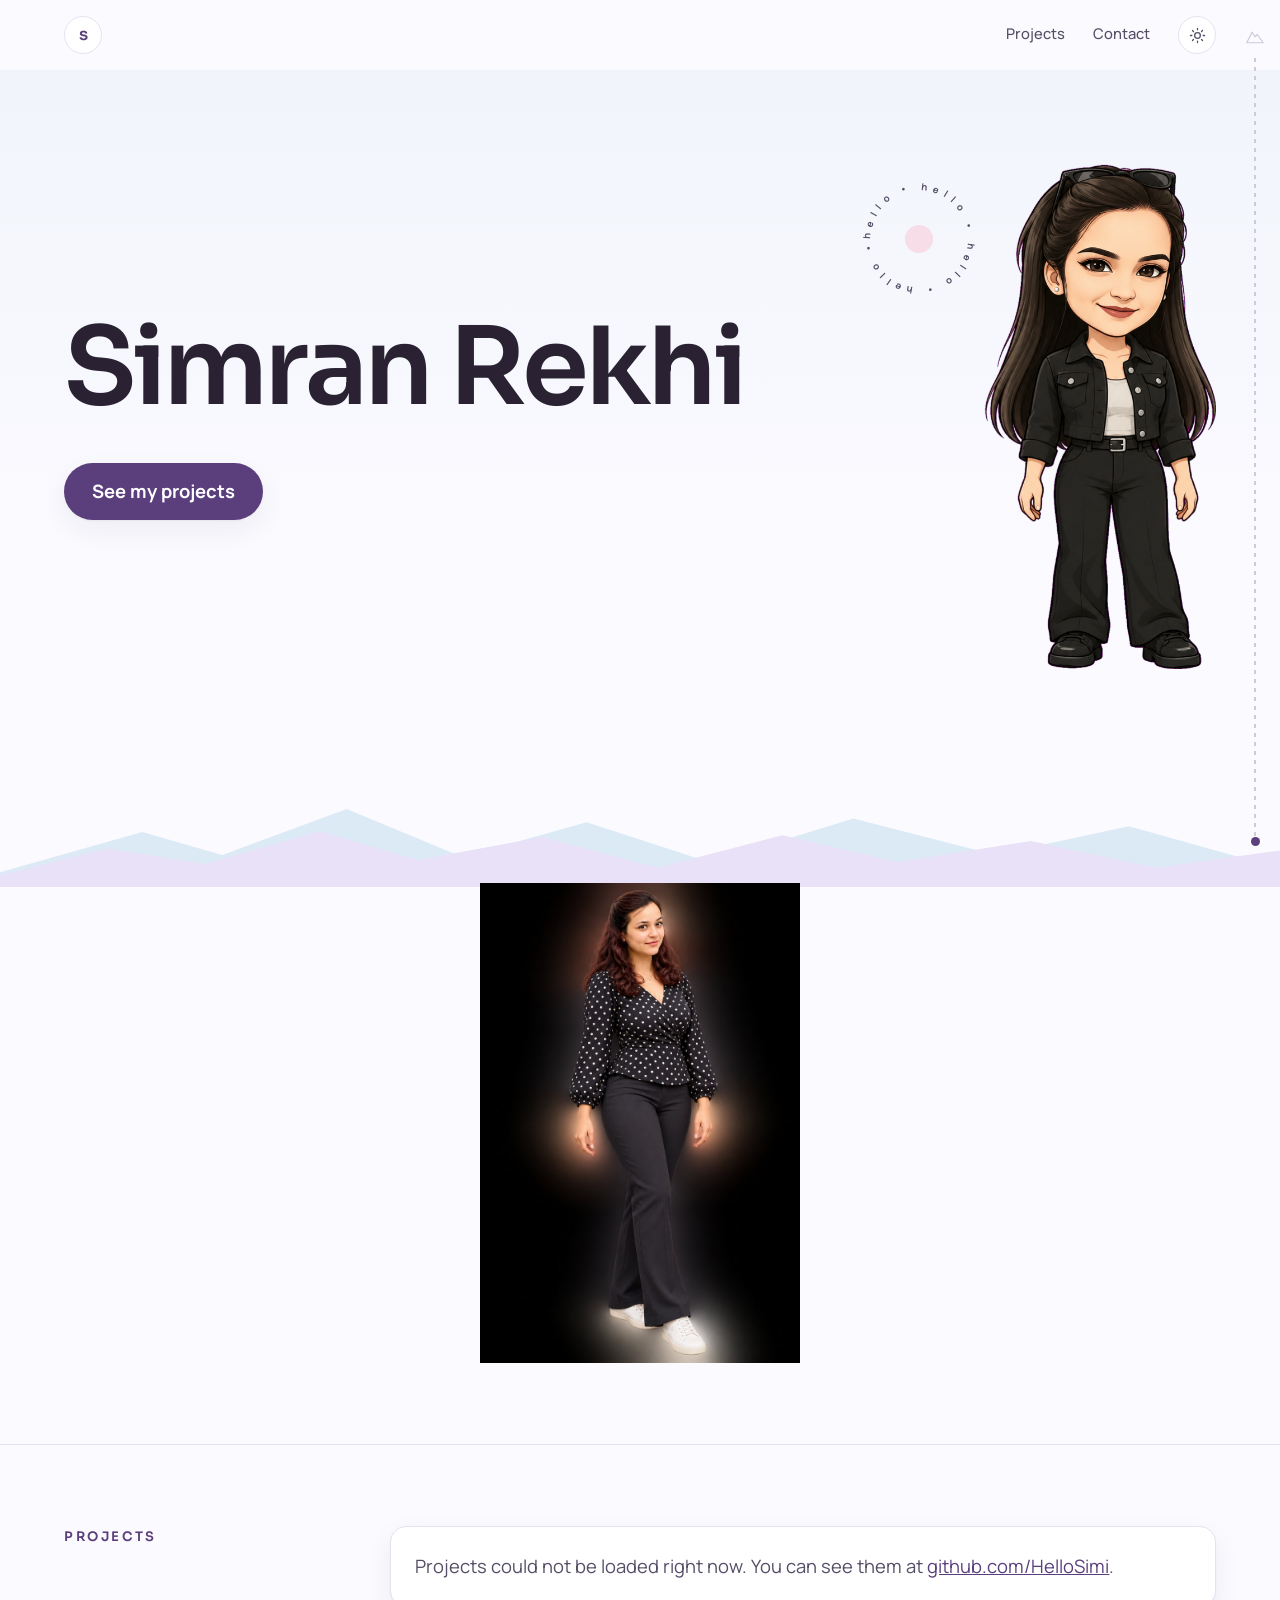
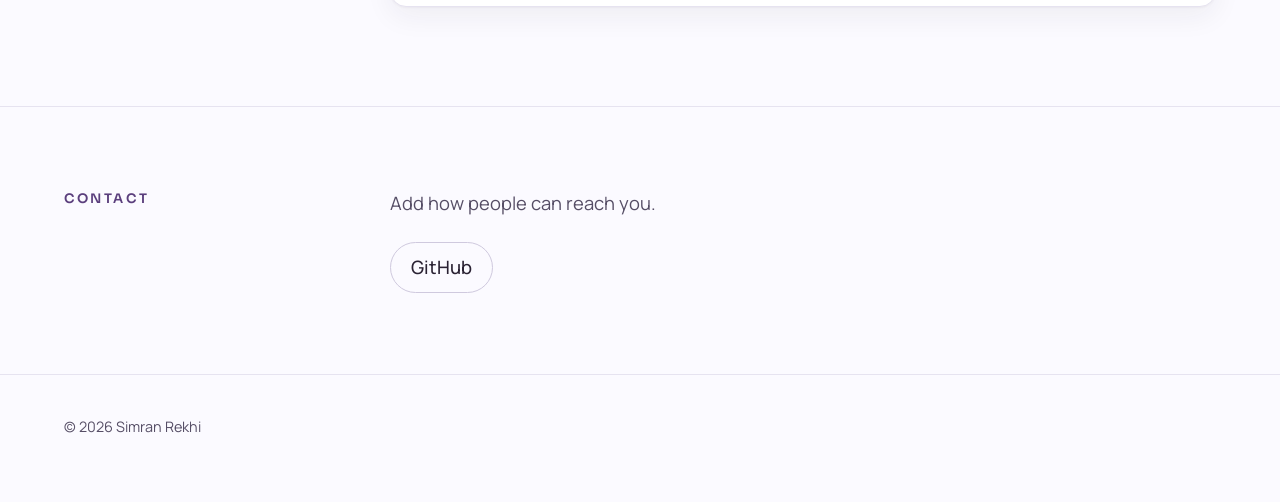
==== commit 5d295025: "Switch to soft light palette, plain photos and a trekking theme" ====
--- a/index.html
+++ b/index.html
@@ -5,18 +5,17 @@
   <meta name="viewport" content="width=device-width, initial-scale=1">
   <title>Portfolio</title>
   <meta name="description" content="Personal portfolio.">
-  <meta name="theme-color" content="#0b1020">
-  <meta name="color-scheme" content="dark light">
+  <meta name="theme-color" content="#fbfaff">
+  <meta name="color-scheme" content="light dark">
   <meta property="og:type" content="website">
   <meta property="og:title" content="Simran Rekhi · Portfolio">
   <meta property="og:description" content="Personal portfolio.">
-  <link rel="icon" href="data:image/svg+xml,%3Csvg xmlns='http://www.w3.org/2000/svg' viewBox='0 0 32 32'%3E%3Ccircle cx='16' cy='16' r='16' fill='%230b1020'/%3E%3Ccircle cx='16' cy='16' r='7' fill='%238ab4ff'/%3E%3C/svg%3E">
+  <link rel="icon" href="data:image/svg+xml,%3Csvg xmlns='http://www.w3.org/2000/svg' viewBox='0 0 32 32'%3E%3Ccircle cx='16' cy='16' r='16' fill='%23e8e1f7'/%3E%3Cpath d='M4 24 L13 9 L18 17 L21 13 L28 24 Z' fill='%235b3f7d'/%3E%3C/svg%3E">
   <script>
     (function () {
       var t = null;
       try { t = localStorage.getItem('theme'); } catch (e) {}
-      if (t !== 'light' && t !== 'dark') t = window.matchMedia('(prefers-color-scheme: light)').matches ? 'light' : 'dark';
-      document.documentElement.setAttribute('data-theme', t);
+      document.documentElement.setAttribute('data-theme', t === 'dark' ? 'dark' : 'light');
     })();
   </script>
   <link rel="preload" as="image" href="images/avatar.png">
@@ -27,18 +26,24 @@
 </head>
 <body>
   <a class="skip" href="#top">Skip to content</a>
-  <div class="progress" aria-hidden="true"></div>
-  <div class="glow" aria-hidden="true"></div>
+
+  <div class="trail" aria-hidden="true">
+    <svg class="trail-peak" viewBox="0 0 24 18"><path d="M1 17 L8 3 L12 9 L15 6 L23 17 Z"/></svg>
+    <span class="trail-path"></span>
+    <span class="hiker"></span>
+  </div>
+
   <header class="top">
     <a class="logo" href="#top" id="logo" aria-label="Back to top">hi</a>
     <div class="top-right">
       <nav aria-label="Main">
         <a href="#about">About</a>
         <a href="#work">Work</a>
+        <a href="#treks">Trails</a>
         <a href="#projects">Projects</a>
         <a href="#contact">Contact</a>
       </nav>
-      <button class="theme-toggle" id="theme-toggle" type="button" aria-label="Dark theme" aria-pressed="true">
+      <button class="theme-toggle" id="theme-toggle" type="button" aria-label="Dark theme" aria-pressed="false">
         <svg class="moon" viewBox="0 0 24 24" aria-hidden="true"><path d="M20 14.5A8 8 0 0 1 9.5 4a8 8 0 1 0 10.5 10.5z"/></svg>
         <svg class="sun" viewBox="0 0 24 24" aria-hidden="true"><circle cx="12" cy="12" r="4"/><path d="M12 2v2M12 20v2M4.9 4.9l1.4 1.4M17.7 17.7l1.4 1.4M2 12h2M20 12h2M4.9 19.1l1.4-1.4M17.7 6.3l1.4-1.4"/></svg>
       </button>
@@ -47,7 +52,7 @@
 
   <main id="top" tabindex="-1">
     <section class="hero">
-      <div class="aurora" aria-hidden="true"><i></i><i></i></div>
+      <canvas class="snow" id="snow" aria-hidden="true"></canvas>
       <div class="hero-text">
         <h1 id="name" aria-live="off"></h1>
         <p id="tagline" class="tagline"></p>
@@ -66,6 +71,11 @@
       </div>
     </section>
 
+    <svg class="ridge" viewBox="0 0 1440 120" preserveAspectRatio="none" aria-hidden="true">
+      <path class="ridge-far" d="M0 96 L160 54 L250 78 L390 30 L520 80 L660 44 L800 86 L960 40 L1120 78 L1270 48 L1440 92 L1440 150 L0 150 Z"/>
+      <path class="ridge-near" d="M0 112 L120 84 L230 100 L360 66 L470 96 L610 72 L740 104 L880 70 L1010 98 L1160 76 L1300 104 L1440 86 L1440 150 L0 150 Z"/>
+    </svg>
+
     <section id="about" class="block">
       <h2>About</h2>
       <div class="block-body about-wrap">
@@ -80,6 +90,13 @@
       <h2>What I do</h2>
       <div class="block-body">
         <ul class="skills" id="skills"></ul>
+      </div>
+    </section>
+
+    <section id="treks" class="block">
+      <h2>Trails</h2>
+      <div class="block-body">
+        <ul class="treks" id="trek-list"></ul>
       </div>
     </section>
 
--- a/style.css
+++ b/style.css
@@ -1,48 +1,70 @@
-/* Retheme here: colours, fonts, spacing and motion timings all live in :root. */
+/* Retheme here: colours, spacing, radius, shadow and motion timings all live in :root. */
 :root {
-  color-scheme: dark;
-  --bg: #0b1020;
-  --glow-rgb: 138, 180, 255;
-  --glow2-rgb: 227, 168, 255;
-  --tint-rgb: 170, 195, 255;
-  --shadow-rgb: 0, 0, 0;
-  --surface: rgba(255, 255, 255, 0.04);
-  --line: rgba(var(--tint-rgb), 0.16);
-  --text: #eaf0ff;
-  --text-soft: #a6b1cc;
-  --accent: #8ab4ff;
-  --accent-2: #e3a8ff;
-  --accent-ink: #0b1020;
+  color-scheme: light;
+
+  /* palette */
+  --bg: #fbfaff;
+  --bg-2: #f1f5fb;
+  --surface: #ffffff;
+  --text: #2a2233;
+  --text-soft: #564e66;
+  --accent: #5b3f7d;
+  --accent-2: #a14f7d;
+  --accent-ink: #ffffff;
+  --blush: #f7dde8;
+  --lavender: #e8e1f7;
+  --ice: #dceaf6;
+  --line: #e6e3f0;
+  --line-strong: #cfc9de;
+  --snow-a: 169, 201, 226;
+  --snow-b: 207, 226, 242;
+
+  /* spacing scale */
+  --s1: 4px;
+  --s2: 8px;
+  --s3: 16px;
+  --s4: 24px;
+  --s5: 40px;
+  --s6: 64px;
+  --s7: 96px;
+  --gutter: clamp(20px, 5vw, 72px);
+  --measure: 60ch;
+
+  /* one radius, one shadow */
+  --radius: 16px;
+  --shadow: 0 1px 2px rgba(42, 34, 51, 0.04), 0 10px 28px rgba(42, 34, 51, 0.06);
+  --shadow-lift: 0 2px 4px rgba(42, 34, 51, 0.05), 0 18px 40px rgba(42, 34, 51, 0.1);
 
   --font-display: "Sora", system-ui, sans-serif;
   --font-body: "Manrope", system-ui, sans-serif;
 
-  --gutter: clamp(20px, 5vw, 72px);
-  --measure: 60ch;
-  --radius: 18px;
-
   --ease: cubic-bezier(0.2, 0.7, 0.2, 1);
-  --t-fast: 0.25s;
-  --t-med: 0.7s;
-  --stagger: 80ms;
-  --drift: 34s;
-  --float: 7s;
-}
-
-/* light theme; dark is the default above */
-:root[data-theme="light"] {
-  color-scheme: light;
-  --bg: #f5f7fd;
-  --glow-rgb: 59, 99, 214;
-  --glow2-rgb: 155, 63, 201;
-  --tint-rgb: 30, 50, 110;
-  --shadow-rgb: 20, 30, 70;
-  --surface: rgba(255, 255, 255, 0.7);
-  --text: #0f1730;
-  --text-soft: #46506f;
-  --accent: #3355c4;
-  --accent-2: #9333c2;
-  --accent-ink: #ffffff;
+  --t-fast: 0.22s;
+  --t-med: 0.6s;
+  --stagger: 70ms;
+  --float: 8s;
+}
+
+/* optional night view; the light palette above is the default */
+:root[data-theme="dark"] {
+  color-scheme: dark;
+  --bg: #241f2e;
+  --bg-2: #2b2537;
+  --surface: #302a3d;
+  --text: #f4f0fa;
+  --text-soft: #c3bcd1;
+  --accent: #cbb3e8;
+  --accent-2: #f0b8d4;
+  --accent-ink: #241f2e;
+  --blush: #4a3545;
+  --lavender: #3a3150;
+  --ice: #2f3a4d;
+  --line: #3c3550;
+  --line-strong: #544a6b;
+  --snow-a: 160, 185, 215;
+  --snow-b: 205, 218, 236;
+  --shadow: 0 1px 2px rgba(0, 0, 0, 0.2), 0 10px 28px rgba(0, 0, 0, 0.25);
+  --shadow-lift: 0 2px 4px rgba(0, 0, 0, 0.25), 0 18px 40px rgba(0, 0, 0, 0.32);
 }
 
 * { box-sizing: border-box; }
@@ -55,7 +77,7 @@
   background: var(--bg);
   color: var(--text);
   font-family: var(--font-body);
-  font-size: clamp(1.02rem, 0.96rem + 0.3vw, 1.18rem);
+  font-size: clamp(1.02rem, 0.96rem + 0.3vw, 1.15rem);
   line-height: 1.65;
   -webkit-font-smoothing: antialiased;
 }
@@ -64,14 +86,16 @@
 
 :focus-visible {
   outline: 2px solid var(--accent);
-  outline-offset: 4px;
+  outline-offset: 3px;
   border-radius: 6px;
 }
+
+.sr-only { position: absolute; width: 1px; height: 1px; overflow: hidden; clip-path: inset(50%); white-space: nowrap; }
 
 .skip {
   position: fixed;
-  top: 8px;
-  left: 8px;
+  top: var(--s2);
+  left: var(--s2);
   z-index: 40;
   padding: 10px 18px;
   border-radius: 999px;
@@ -84,33 +108,49 @@
 .skip:focus { transform: none; }
 main:focus { outline: none; }
 
-/* scroll progress and pointer glow, both driven by script.js */
-.progress {
-  position: fixed;
-  inset: 0 0 auto 0;
-  z-index: 30;
-  height: 2px;
-  background: linear-gradient(90deg, var(--accent), var(--accent-2));
-  transform: scaleX(0);
-  transform-origin: 0 50%;
-  pointer-events: none;
-}
-.glow {
+/* scroll trail: a dotted path up to a small peak, with a walker that climbs as you scroll */
+.trail {
   position: fixed;
   top: 0;
-  left: 0;
-  z-index: 0;
-  width: 520px;
-  height: 520px;
-  margin: -260px 0 0 -260px;
+  right: 14px;
+  bottom: 0;
+  z-index: 30;
+  width: 22px;
+  pointer-events: none;
+}
+.trail-peak {
+  position: absolute;
+  top: 30px;
+  left: 50%;
+  width: 18px;
+  height: auto;
+  transform: translateX(-50%);
+  fill: none;
+  stroke: var(--line-strong);
+  stroke-width: 1.6;
+  stroke-linejoin: round;
+}
+.trail-path {
+  position: absolute;
+  top: 58px;
+  bottom: 58px;
+  left: 50%;
+  width: 2px;
+  transform: translateX(-50%);
+  background-image: linear-gradient(var(--line-strong) 45%, transparent 45%);
+  background-size: 2px 9px;
+}
+.hiker {
+  position: absolute;
+  left: 50%;
+  bottom: calc(58px + var(--p, 0) * (100% - 116px));
+  width: 9px;
+  height: 9px;
+  margin: 0 0 -4px -4.5px;
   border-radius: 50%;
-  background: radial-gradient(closest-side, rgba(var(--glow-rgb), 0.16), transparent);
-  opacity: 0;
-  transition: opacity 0.6s ease;
-  pointer-events: none;
-  will-change: transform;
-}
-.glow.on { opacity: 1; }
+  background: var(--accent);
+  transition: bottom 0.12s linear;
+}
 
 /* header */
 .top {
@@ -120,14 +160,15 @@
   display: flex;
   align-items: center;
   justify-content: space-between;
-  padding: 16px var(--gutter);
-  background: linear-gradient(var(--bg) 88%, transparent);
+  gap: var(--s3);
+  padding: var(--s3) var(--gutter);
+  background: linear-gradient(var(--bg) 86%, transparent);
 }
 .logo {
   display: grid;
   place-items: center;
-  width: 40px;
-  height: 40px;
+  width: 38px;
+  height: 38px;
   border-radius: 50%;
   border: 1px solid var(--line);
   background: var(--surface);
@@ -136,10 +177,22 @@
   font-weight: 600;
   font-size: 1.05rem;
   text-decoration: none;
-  transition: transform var(--t-fast) var(--ease), border-color var(--t-fast);
-}
-.logo:hover { transform: scale(1.08); border-color: var(--accent); }
+  transition: border-color var(--t-fast), color var(--t-fast);
+}
+.logo:hover { border-color: var(--accent); }
 .top-right { display: flex; align-items: center; gap: clamp(12px, 3vw, 28px); }
+.top nav { display: flex; gap: clamp(12px, 2.4vw, 28px); flex-wrap: wrap; justify-content: flex-end; }
+.top nav a {
+  color: var(--text-soft);
+  font-size: 0.92rem;
+  font-weight: 500;
+  text-decoration: none;
+  background: linear-gradient(var(--accent), var(--accent)) 0 100% / 0 1px no-repeat;
+  padding-bottom: 3px;
+  transition: background-size var(--t-fast) var(--ease), color var(--t-fast);
+}
+.top nav a:hover { color: var(--text); background-size: 100% 1px; }
+
 .theme-toggle {
   display: grid;
   place-items: center;
@@ -149,31 +202,19 @@
   border: 1px solid var(--line);
   border-radius: 50%;
   background: var(--surface);
-  color: var(--text);
+  color: var(--text-soft);
   cursor: pointer;
-  transition: border-color var(--t-fast), transform var(--t-fast) var(--ease);
-}
-.theme-toggle:hover { border-color: var(--accent); }
-.theme-toggle svg { width: 18px; height: 18px; fill: none; stroke: currentColor; stroke-width: 1.8; stroke-linecap: round; }
-.theme-toggle .sun { display: none; }
-:root[data-theme="light"] .theme-toggle .sun { display: block; }
-:root[data-theme="light"] .theme-toggle .moon { display: none; }
-.top nav { display: flex; gap: clamp(14px, 3vw, 34px); flex-wrap: wrap; justify-content: flex-end; }
-.top nav a {
-  color: var(--text-soft);
-  font-size: 0.92rem;
-  font-weight: 500;
-  letter-spacing: 0.04em;
-  text-decoration: none;
-  background: linear-gradient(var(--accent), var(--accent)) 0 100% / 0 1px no-repeat;
-  padding-bottom: 3px;
-  transition: background-size var(--t-fast) var(--ease), color var(--t-fast);
-}
-.top nav a:hover { color: var(--text); background-size: 100% 1px; }
+  transition: border-color var(--t-fast), color var(--t-fast);
+}
+.theme-toggle:hover { border-color: var(--accent); color: var(--accent); }
+.theme-toggle svg { width: 17px; height: 17px; fill: none; stroke: currentColor; stroke-width: 1.8; stroke-linecap: round; }
+.theme-toggle .moon { display: none; }
+:root[data-theme="dark"] .theme-toggle .moon { display: block; }
+:root[data-theme="dark"] .theme-toggle .sun { display: none; }
 
 /* short cross fade while the theme switches */
 .theme-fade, .theme-fade *, .theme-fade *::before, .theme-fade *::after {
-  transition: background-color 0.35s ease, color 0.35s ease, border-color 0.35s ease, fill 0.35s ease, box-shadow 0.35s ease !important;
+  transition: background-color 0.35s ease, color 0.35s ease, border-color 0.35s ease, fill 0.35s ease, stroke 0.35s ease !important;
 }
 
 /* hero */
@@ -184,114 +225,63 @@
   display: grid;
   grid-template-columns: minmax(0, 1fr) auto;
   align-items: center;
-  gap: clamp(16px, 4vw, 56px);
-  min-height: 80vh;
-  padding: clamp(32px, 7vh, 88px) var(--gutter) clamp(48px, 8vh, 96px);
+  gap: clamp(var(--s3), 4vw, var(--s6));
+  min-height: 78vh;
+  padding: clamp(var(--s5), 7vh, var(--s7)) var(--gutter) clamp(var(--s6), 8vh, var(--s7));
+  background: linear-gradient(180deg, var(--bg-2), var(--bg) 70%);
 }
 .hero > * { position: relative; z-index: 1; }
-.hero > .aurora { position: absolute; z-index: -1; }
-
-/* slow drifting colour behind the hero */
-.aurora {
-  inset: 0;
-  pointer-events: none;
-  -webkit-mask-image: linear-gradient(transparent, #000 30%, #000 70%, transparent);
-  mask-image: linear-gradient(transparent, #000 30%, #000 70%, transparent);
-}
-.aurora i {
-  position: absolute;
-  width: 70vmax;
-  height: 70vmax;
-  border-radius: 50%;
-  will-change: transform;
-}
-.aurora i:nth-child(1) {
-  top: -45vmax;
-  left: -20vmax;
-  background: radial-gradient(closest-side, rgba(var(--glow-rgb), 0.26), transparent);
-  animation: drift-a var(--drift) ease-in-out infinite alternate;
-}
-.aurora i:nth-child(2) {
-  right: -30vmax;
-  bottom: -40vmax;
-  background: radial-gradient(closest-side, rgba(var(--glow2-rgb), 0.2), transparent);
-  animation: drift-b calc(var(--drift) * 1.3) ease-in-out infinite alternate;
-}
-.paused .aurora i, .paused .avatar, .paused .badge .spin { animation-play-state: paused; }
-@keyframes drift-a { to { transform: translate3d(22vmax, 14vmax, 0) scale(1.15); } }
-@keyframes drift-b { to { transform: translate3d(-24vmax, -10vmax, 0) scale(0.9); } }
+.snow { position: absolute; inset: 0; z-index: 0; width: 100%; height: 100%; pointer-events: none; }
 
 #name {
   margin: 0;
   font-family: var(--font-display);
   font-weight: 600;
-  font-size: clamp(2.9rem, 8.6vw, 8rem);
-  line-height: 1;
-  letter-spacing: -0.04em;
+  font-size: clamp(2.9rem, 8.4vw, 7.6rem);
+  line-height: 1.02;
+  letter-spacing: -0.035em;
   overflow-wrap: anywhere;
 }
-#name .ch {
-  display: inline-block;
-  text-align: center;
-  transform-origin: 50% 80%;
-}
+#name .ch { display: inline-block; text-align: center; transform-origin: 50% 80%; }
 .js #name .ch { opacity: 0; }
 .js #name .ch.on { opacity: 1; }
-#name .ch.scr { color: var(--accent); }
+#name .ch.scr { color: var(--accent-2); }
 #name .ch.wob { animation: wobble 0.7s ease; }
 
 .tagline {
-  margin: clamp(18px, 3vh, 32px) 0 0;
+  margin: var(--s4) 0 0;
   max-width: 32ch;
   color: var(--text-soft);
-  font-size: clamp(1.15rem, 2vw, 1.5rem);
-  line-height: 1.4;
+  font-size: clamp(1.12rem, 1.8vw, 1.4rem);
+  line-height: 1.45;
 }
 .js .tagline { animation: rise var(--t-med) 0.9s var(--ease) both; }
 
 .cta {
   display: inline-block;
-  margin-top: clamp(24px, 4vh, 40px);
+  margin-top: var(--s5);
   padding: 13px 28px;
   border-radius: 999px;
   background: var(--accent);
   color: var(--accent-ink);
   font-weight: 700;
-  letter-spacing: 0.02em;
   text-decoration: none;
-  box-shadow: 0 0 0 0 rgba(var(--glow-rgb), 0.5);
+  box-shadow: var(--shadow);
   translate: var(--mx, 0) var(--my, 0);
   transition: box-shadow var(--t-fast) var(--ease), translate 0.3s var(--ease);
 }
-.cta:hover, .cta:focus-visible { box-shadow: 0 0 32px 2px rgba(var(--glow-rgb), 0.45); }
+.cta:hover, .cta:focus-visible { box-shadow: var(--shadow-lift); }
 .js .cta { animation: rise var(--t-med) 1.05s var(--ease) both; }
 
-/* avatar sits in a soft halo so it feels lit, not pasted */
+/* avatar and portrait are shown plain: no filter, border, shadow or overlay */
 .hero-art { position: relative; justify-self: center; translate: var(--px, 0) var(--py, 0); transition: translate 0.6s var(--ease); }
-.hero-art::before {
-  content: "";
-  position: absolute;
-  inset: 8% -30% 0;
-  border-radius: 50%;
-  background: radial-gradient(closest-side, rgba(var(--glow-rgb), 0.3), rgba(var(--glow2-rgb), 0.1) 60%, transparent);
-  z-index: -1;
-}
-.avatar {
-  display: block;
-  height: clamp(300px, 58vh, 560px);
-  width: auto;
-  filter: drop-shadow(0 0 22px rgba(var(--glow-rgb), 0.35)) drop-shadow(0 18px 24px rgba(var(--shadow-rgb), 0.45));
-}
-.js .avatar {
-  animation:
-    pop-in 0.9s 0.5s var(--ease) both,
-    float var(--float) 1.4s ease-in-out infinite;
-}
+.avatar { display: block; height: clamp(300px, 56vh, 540px); width: auto; }
+.js .avatar { animation: pop-in 0.9s 0.5s var(--ease) both, float var(--float) 1.4s ease-in-out infinite; }
 .badge {
   position: absolute;
   top: 2%;
   left: -56%;
-  width: clamp(100px, 11vw, 140px);
+  width: clamp(96px, 10vw, 132px);
   height: auto;
   overflow: visible;
 }
@@ -302,74 +292,65 @@
   letter-spacing: 0.1em;
   fill: var(--text-soft);
 }
-.badge .dot { fill: var(--accent-2); }
-.badge .spin {
-  transform-origin: 100px 100px;
-  animation: spin 26s linear infinite;
-}
-
-@keyframes pop-in { from { opacity: 0; transform: translateY(24px) scale(0.96); } to { opacity: 1; transform: none; } }
-@keyframes float { 50% { transform: translateY(-10px); } }
+.badge .dot { fill: var(--blush); }
+.badge .spin { transform-origin: 100px 100px; animation: spin 30s linear infinite; }
+.paused .avatar, .paused .badge .spin { animation-play-state: paused; }
+
+@keyframes pop-in { from { opacity: 0; transform: translateY(20px); } to { opacity: 1; transform: none; } }
+@keyframes float { 50% { transform: translateY(-8px); } }
 @keyframes spin { to { transform: rotate(360deg); } }
 @keyframes wobble {
   0%   { transform: none; }
-  30%  { transform: translateY(-0.06em) rotate(-5deg); }
+  30%  { transform: translateY(-0.05em) rotate(-4deg); }
   60%  { transform: rotate(3deg); }
   100% { transform: none; }
 }
-@keyframes rise { from { opacity: 0; transform: translateY(14px); } to { opacity: 1; transform: none; } }
+@keyframes rise { from { opacity: 0; transform: translateY(12px); } to { opacity: 1; transform: none; } }
+
+/* mountain ridge under the hero */
+.ridge { display: block; width: 100%; height: clamp(70px, 9vw, 120px); margin-bottom: calc(var(--s5) * -1); }
+.ridge path { transition: transform 0.2s linear; }
+.ridge-far { fill: var(--ice); transform: translateY(calc(var(--rp, 0) * 10px)); }
+.ridge-near { fill: var(--lavender); transform: translateY(calc(var(--rp, 0) * -5px)); }
 
 /* blocks */
 .block {
   position: relative;
-  z-index: 1;
   display: grid;
   grid-template-columns: minmax(120px, 1fr) minmax(0, 3fr);
-  gap: clamp(16px, 4vw, 64px);
-  padding: clamp(48px, 10vh, 104px) var(--gutter);
+  gap: clamp(var(--s3), 4vw, var(--s6));
+  padding: clamp(var(--s6), 9vh, var(--s7)) var(--gutter);
   border-top: 1px solid var(--line);
 }
+.ridge + .block, .ridge + .portrait { border-top: 0; }
 .block h2 {
   margin: 0;
   color: var(--accent);
   font-family: var(--font-display);
-  font-size: 0.85rem;
-  font-weight: 500;
-  letter-spacing: 0.22em;
+  font-size: 0.82rem;
+  font-weight: 600;
+  letter-spacing: 0.2em;
   text-transform: uppercase;
 }
 .block-body { max-width: var(--measure); }
+.block-body p { margin: 0 0 1em; color: var(--text-soft); }
 .about-wrap {
   max-width: none;
   display: grid;
   grid-template-columns: minmax(0, var(--measure));
-  gap: clamp(20px, 4vw, 56px);
+  gap: clamp(var(--s4), 4vw, var(--s6));
   align-items: start;
 }
 .about-wrap.has-photo { grid-template-columns: minmax(180px, 280px) minmax(0, var(--measure)); }
-.portrait {
-  position: relative;
-  z-index: 1;
-  display: flex;
-  justify-content: center;
-  padding: clamp(16px, 4vh, 48px) var(--gutter) clamp(56px, 10vh, 104px);
-}
-.portrait .photo { width: min(100%, 340px); }
-.photo {
-  margin: 0;
-  border-radius: 24px;
-  overflow: hidden;
-  background: #000;
-  border: 1px solid var(--line);
-  box-shadow: 0 0 70px -10px rgba(var(--glow-rgb), 0.35), 0 30px 60px -30px rgba(var(--shadow-rgb), 0.8);
-}
+.portrait { display: flex; justify-content: center; padding: clamp(var(--s4), 4vh, var(--s6)) var(--gutter) clamp(var(--s6), 9vh, var(--s7)); }
+.portrait .photo { width: min(100%, 320px); }
+.photo { margin: 0; }
 .photo img { display: block; width: 100%; height: auto; }
-.block-body p { margin: 0 0 1em; color: var(--text-soft); }
 
 /* scroll reveals: only hidden once script.js has marked the page, so no-JS stays readable */
 .js .rv {
   opacity: 0;
-  transform: translateY(18px);
+  transform: translateY(14px);
   transition:
     opacity var(--t-med) var(--ease) calc(var(--d, 0) * var(--stagger)),
     transform var(--t-med) var(--ease) calc(var(--d, 0) * var(--stagger));
@@ -377,62 +358,69 @@
 .js .in .rv { opacity: 1; transform: none; }
 
 /* skills */
-.skills { list-style: none; margin: 0; padding: 0; display: grid; gap: 24px; }
-.skills li { padding-left: 20px; border-left: 2px solid var(--accent-2); }
-.skills h3 {
-  margin: 0 0 4px;
-  font-family: var(--font-display);
-  font-size: 1.15rem;
-  font-weight: 500;
-}
+.skills { list-style: none; margin: 0; padding: 0; display: grid; gap: var(--s4); }
+.skills li { padding-left: var(--s3); border-left: 2px solid var(--blush); }
+.skills h3 { margin: 0 0 var(--s1); font-family: var(--font-display); font-size: 1.12rem; font-weight: 600; }
 .skills p { margin: 0; color: var(--text-soft); }
+
+/* trails */
+.treks { list-style: none; margin: 0; padding: 0; display: grid; }
+.treks li {
+  display: grid;
+  grid-template-columns: 22px minmax(0, 1fr) auto;
+  align-items: baseline;
+  gap: var(--s3);
+  padding: var(--s3) 0;
+  border-bottom: 1px solid var(--line);
+}
+.treks li:last-child { border-bottom: 0; }
+.treks svg { width: 18px; height: 18px; align-self: center; fill: none; stroke: var(--accent-2); stroke-width: 1.6; stroke-linejoin: round; }
+.trek-place { font-family: var(--font-display); font-weight: 600; }
+.trek-note { display: block; color: var(--text-soft); font-size: 0.95rem; }
+.trek-year { color: var(--text-soft); font-size: 0.9rem; font-variant-numeric: tabular-nums; }
 
 /* projects */
 #projects .block-body { max-width: none; }
-.repos { list-style: none; margin: 0; padding: 0; display: grid; grid-template-columns: repeat(auto-fill, minmax(min(100%, 260px), 1fr)); gap: 14px; transition: opacity 0.18s ease; }
+.repos {
+  list-style: none;
+  margin: 0;
+  padding: 0;
+  display: grid;
+  grid-template-columns: repeat(auto-fill, minmax(min(100%, 260px), 1fr));
+  grid-auto-rows: 1fr;
+  gap: var(--s3);
+  transition: opacity 0.18s ease;
+}
 .repos.filtering { opacity: 0; }
 .repo-status { grid-column: 1 / -1; color: var(--text-soft); }
-.repo-note { margin: 0; padding: 18px 22px; border: 1px solid var(--line); border-radius: var(--radius); background: var(--surface); }
+.repo-note { margin: 0; padding: var(--s4); border: 1px solid var(--line); border-radius: var(--radius); background: var(--surface); box-shadow: var(--shadow); }
 .repo-note a { color: var(--accent); }
-.sr-only { position: absolute; width: 1px; height: 1px; overflow: hidden; clip-path: inset(50%); white-space: nowrap; }
 
 .repo {
-  position: relative;
   border: 1px solid var(--line);
   border-radius: var(--radius);
   background: var(--surface);
-  transform: perspective(700px) rotateX(var(--rx, 0deg)) rotateY(var(--ry, 0deg));
-  transition: transform 0.35s var(--ease), border-color var(--t-fast), background var(--t-fast);
-}
-.repo::before {
-  content: "";
-  position: absolute;
-  inset: 0;
-  border-radius: inherit;
-  background: radial-gradient(240px circle at var(--hx, 50%) var(--hy, 0%), rgba(var(--glow-rgb), 0.16), transparent 70%);
-  opacity: 0;
-  transition: opacity var(--t-fast);
-  pointer-events: none;
-}
-.repo:not(.skel):hover { border-color: var(--accent); }
-.repo:not(.skel):hover::before, .repo:focus-within::before { opacity: 1; }
-.repo:focus-within { border-color: var(--accent); }
+  box-shadow: var(--shadow);
+  transform: perspective(800px) rotateX(var(--rx, 0deg)) rotateY(var(--ry, 0deg));
+  transition: transform 0.35s var(--ease), border-color var(--t-fast), box-shadow var(--t-fast);
+}
+.repo:not(.skel):hover, .repo:focus-within { border-color: var(--line-strong); box-shadow: var(--shadow-lift); }
 .repo:hover { transition-duration: 0.1s, var(--t-fast), var(--t-fast); }
-.repo a { position: relative; display: grid; gap: 6px; height: 100%; padding: 20px 24px; border-radius: inherit; text-decoration: none; align-content: start; }
+.repo a { display: grid; gap: var(--s1); height: 100%; padding: var(--s4); border-radius: inherit; text-decoration: none; align-content: start; }
 .repo a:focus-visible { outline-offset: -4px; border-radius: var(--radius); }
-.repo-name { font-family: var(--font-display); font-weight: 500; font-size: 1.15rem; overflow-wrap: anywhere; }
+.repo-name { font-family: var(--font-display); font-weight: 600; font-size: 1.1rem; overflow-wrap: anywhere; }
 .repo-desc { color: var(--text-soft); }
-.repo-meta { display: flex; flex-wrap: wrap; gap: 4px 14px; margin-top: 4px; font-size: 0.88rem; color: var(--text-soft); }
-.lang::before { content: ""; display: inline-block; width: 8px; height: 8px; margin-right: 6px; border-radius: 50%; background: var(--accent-2); }
+.repo-meta { display: flex; flex-wrap: wrap; gap: var(--s1) var(--s3); margin-top: var(--s2); font-size: 0.86rem; color: var(--text-soft); }
+.lang::before { content: ""; display: inline-block; width: 7px; height: 7px; margin-right: 6px; border-radius: 50%; background: var(--accent-2); }
 
 /* cards rise in once the list scrolls into view */
 .js .repos:not(.go) .repo:not(.skel) { opacity: 0; }
-.js .repos.go .repo:not(.skel) { animation: card-in 0.6s var(--ease) calc(var(--i, 0) * 70ms) both; }
-@keyframes card-in { from { opacity: 0; translate: 0 18px; } to { opacity: 1; translate: 0 0; } }
+.js .repos.go .repo:not(.skel) { animation: card-in 0.55s var(--ease) calc(var(--i, 0) * 60ms) both; }
+@keyframes card-in { from { opacity: 0; translate: 0 14px; } to { opacity: 1; translate: 0 0; } }
 
 /* loading placeholders */
-.skel { overflow: hidden; display: grid; gap: 12px; align-content: start; min-height: 190px; padding: 22px 24px; }
-.bar { display: block; height: 12px; border-radius: 6px; background: rgba(var(--tint-rgb), 0.1); }
+.skel { position: relative; overflow: hidden; display: grid; gap: var(--s3); align-content: start; min-height: 170px; padding: var(--s4); }
+.bar { display: block; height: 12px; border-radius: 6px; background: var(--bg-2); }
 .bar.w40 { width: 40%; height: 16px; }
 .bar.w90 { width: 90%; }
 .bar.w25 { width: 25%; }
@@ -440,31 +428,32 @@
   content: "";
   position: absolute;
   inset: 0;
-  background: linear-gradient(100deg, transparent 30%, rgba(var(--tint-rgb), 0.1) 50%, transparent 70%);
+  background: linear-gradient(100deg, transparent 30%, var(--lavender) 50%, transparent 70%);
+  opacity: 0.6;
   transform: translateX(-100%);
   animation: shimmer 1.6s ease-in-out infinite;
 }
 @keyframes shimmer { to { transform: translateX(100%); } }
 
 /* empty state */
-.empty { display: grid; justify-items: start; gap: 8px; padding: 28px; border: 1px dashed var(--line); border-radius: var(--radius); }
+.empty { display: grid; justify-items: start; gap: var(--s2); padding: var(--s5); border: 1px dashed var(--line-strong); border-radius: var(--radius); }
 .empty svg { width: 120px; height: auto; overflow: visible; }
-.empty p { margin: 0; max-width: 40ch; }
-.e-line { fill: none; stroke: var(--line); stroke-width: 2; stroke-linecap: round; stroke-linejoin: round; stroke-dasharray: 1; }
+.empty p { margin: 0; max-width: 40ch; color: var(--text-soft); }
+.e-line { fill: none; stroke: var(--line-strong); stroke-width: 2; stroke-linecap: round; stroke-linejoin: round; }
 .e-node { fill: var(--accent); }
-.e-pulse { fill: var(--accent-2); transform-box: fill-box; transform-origin: center; animation: pulse 2.4s ease-in-out infinite; }
-@keyframes pulse { 50% { transform: scale(1.6); opacity: 0.5; } }
+.e-pulse { fill: var(--accent-2); transform-box: fill-box; transform-origin: center; animation: pulse 2.6s ease-in-out infinite; }
+@keyframes pulse { 50% { transform: scale(1.5); opacity: 0.45; } }
 
 /* language filter */
-.chips { display: flex; flex-wrap: wrap; gap: 8px; margin-bottom: 20px; }
+.chips { display: flex; flex-wrap: wrap; gap: var(--s2); margin-bottom: var(--s4); }
 .chip {
   padding: 6px 16px;
   border: 1px solid var(--line);
   border-radius: 999px;
-  background: transparent;
+  background: var(--surface);
   color: var(--text-soft);
   font: inherit;
-  font-size: 0.9rem;
+  font-size: 0.88rem;
   cursor: pointer;
   transition: background var(--t-fast), color var(--t-fast), border-color var(--t-fast);
 }
@@ -472,11 +461,11 @@
 .chip[aria-pressed="true"] { background: var(--accent); border-color: var(--accent); color: var(--accent-ink); font-weight: 700; }
 
 /* contact */
-.links { list-style: none; margin: 1.2em 0 0; padding: 0; display: flex; flex-wrap: wrap; gap: 10px; }
+.links { list-style: none; margin: var(--s4) 0 0; padding: 0; display: flex; flex-wrap: wrap; gap: var(--s2); }
 .links a {
   display: inline-block;
   padding: 9px 20px;
-  border: 1px solid var(--line);
+  border: 1px solid var(--line-strong);
   border-radius: 999px;
   font-weight: 500;
   text-decoration: none;
@@ -484,34 +473,59 @@
 }
 .links a:hover { background: var(--accent); border-color: var(--accent); color: var(--accent-ink); }
 
-.foot { position: relative; z-index: 1; padding: 28px var(--gutter) 52px; border-top: 1px solid var(--line); color: var(--text-soft); font-size: 0.9rem; }
+.foot { padding: var(--s5) var(--gutter) var(--s6); border-top: 1px solid var(--line); color: var(--text-soft); font-size: 0.9rem; }
 .foot p { margin: 0; }
 
 /* 404 page */
 .notfound { min-height: calc(100vh - 80px); grid-template-columns: minmax(0, 1fr); justify-items: start; align-content: center; }
-.notfound .code { margin: 0; color: var(--accent); font-family: var(--font-display); font-size: 0.85rem; letter-spacing: 0.22em; text-transform: uppercase; }
-.notfound h1 { margin: 12px 0 0; font-family: var(--font-display); font-weight: 600; font-size: clamp(2.4rem, 7vw, 5.5rem); line-height: 1.05; letter-spacing: -0.04em; }
-.notfound p.lead { max-width: 40ch; margin: 18px 0 0; color: var(--text-soft); }
+.notfound .code { margin: 0; color: var(--accent); font-family: var(--font-display); font-size: 0.82rem; font-weight: 600; letter-spacing: 0.2em; text-transform: uppercase; }
+.notfound h1 { margin: var(--s3) 0 0; font-family: var(--font-display); font-weight: 600; font-size: clamp(2.4rem, 7vw, 5.2rem); line-height: 1.05; letter-spacing: -0.035em; }
+.notfound p.lead { max-width: 40ch; margin: var(--s4) 0 0; color: var(--text-soft); }
 
 @media (max-width: 760px) {
   .hero { grid-template-columns: 1fr; min-height: 0; }
   .hero-art { order: -1; margin-left: 70px; }
-  .avatar { height: 300px; }
-  .badge { left: -78%; width: 110px; }
-  .block { grid-template-columns: 1fr; gap: 12px; }
+  .avatar { height: 290px; }
+  .badge { left: -78%; width: 104px; }
+  .block { grid-template-columns: 1fr; gap: var(--s3); }
   .about-wrap, .about-wrap.has-photo { grid-template-columns: 1fr; }
-  .photo { max-width: 260px; }
+  .portrait .photo { max-width: 260px; }
+  .treks li { grid-template-columns: 22px minmax(0, 1fr); }
+  .trek-year { grid-column: 2; }
+  .top { gap: var(--s2); padding-inline: var(--s3); }
+  .top nav { gap: 12px; }
+  .top nav a { font-size: 0.86rem; }
+
+  /* the trail becomes a thin line along the top */
+  .trail { top: 0; right: auto; left: 0; bottom: auto; width: 100%; height: 14px; }
+  .trail-peak { display: none; }
+  .trail-path {
+    top: 5px;
+    bottom: auto;
+    left: 12px;
+    right: 12px;
+    width: auto;
+    height: 2px;
+    transform: none;
+    background-image: linear-gradient(90deg, var(--line-strong) 45%, transparent 45%);
+    background-size: 9px 2px;
+  }
+  .hiker {
+    top: 1px;
+    bottom: auto;
+    left: calc(12px + var(--p, 0) * (100% - 24px));
+    margin: 0 0 0 -4.5px;
+    transition: left 0.12s linear;
+  }
 }
 
 @media (prefers-reduced-motion: reduce) {
   html { scroll-behavior: auto; }
   .js #name .ch, .js .tagline, .js .cta, .js .avatar { animation: none; opacity: 1; }
-  .aurora i, .badge .spin { animation: none; }
+  .badge .spin, .skel::after, .e-pulse { animation: none; }
   .js .rv { opacity: 1; transform: none; transition: none; }
-  .glow { display: none; }
+  .js .repos.go .repo:not(.skel) { animation: none; }
+  .repos, .repo, .repo:hover, .hero-art, .hiker { transform: none; transition: none; }
+  .ridge path { transform: none; }
   .theme-fade, .theme-fade *, .theme-fade *::before, .theme-fade *::after { transition: none !important; }
-  .repo, .repo:hover, .logo:hover { transform: none; transition: none; }
-  .js .repos.go .repo:not(.skel) { animation: none; }
-  .skel::after, .e-pulse { animation: none; }
-  .repos { transition: none; }
-}
+}
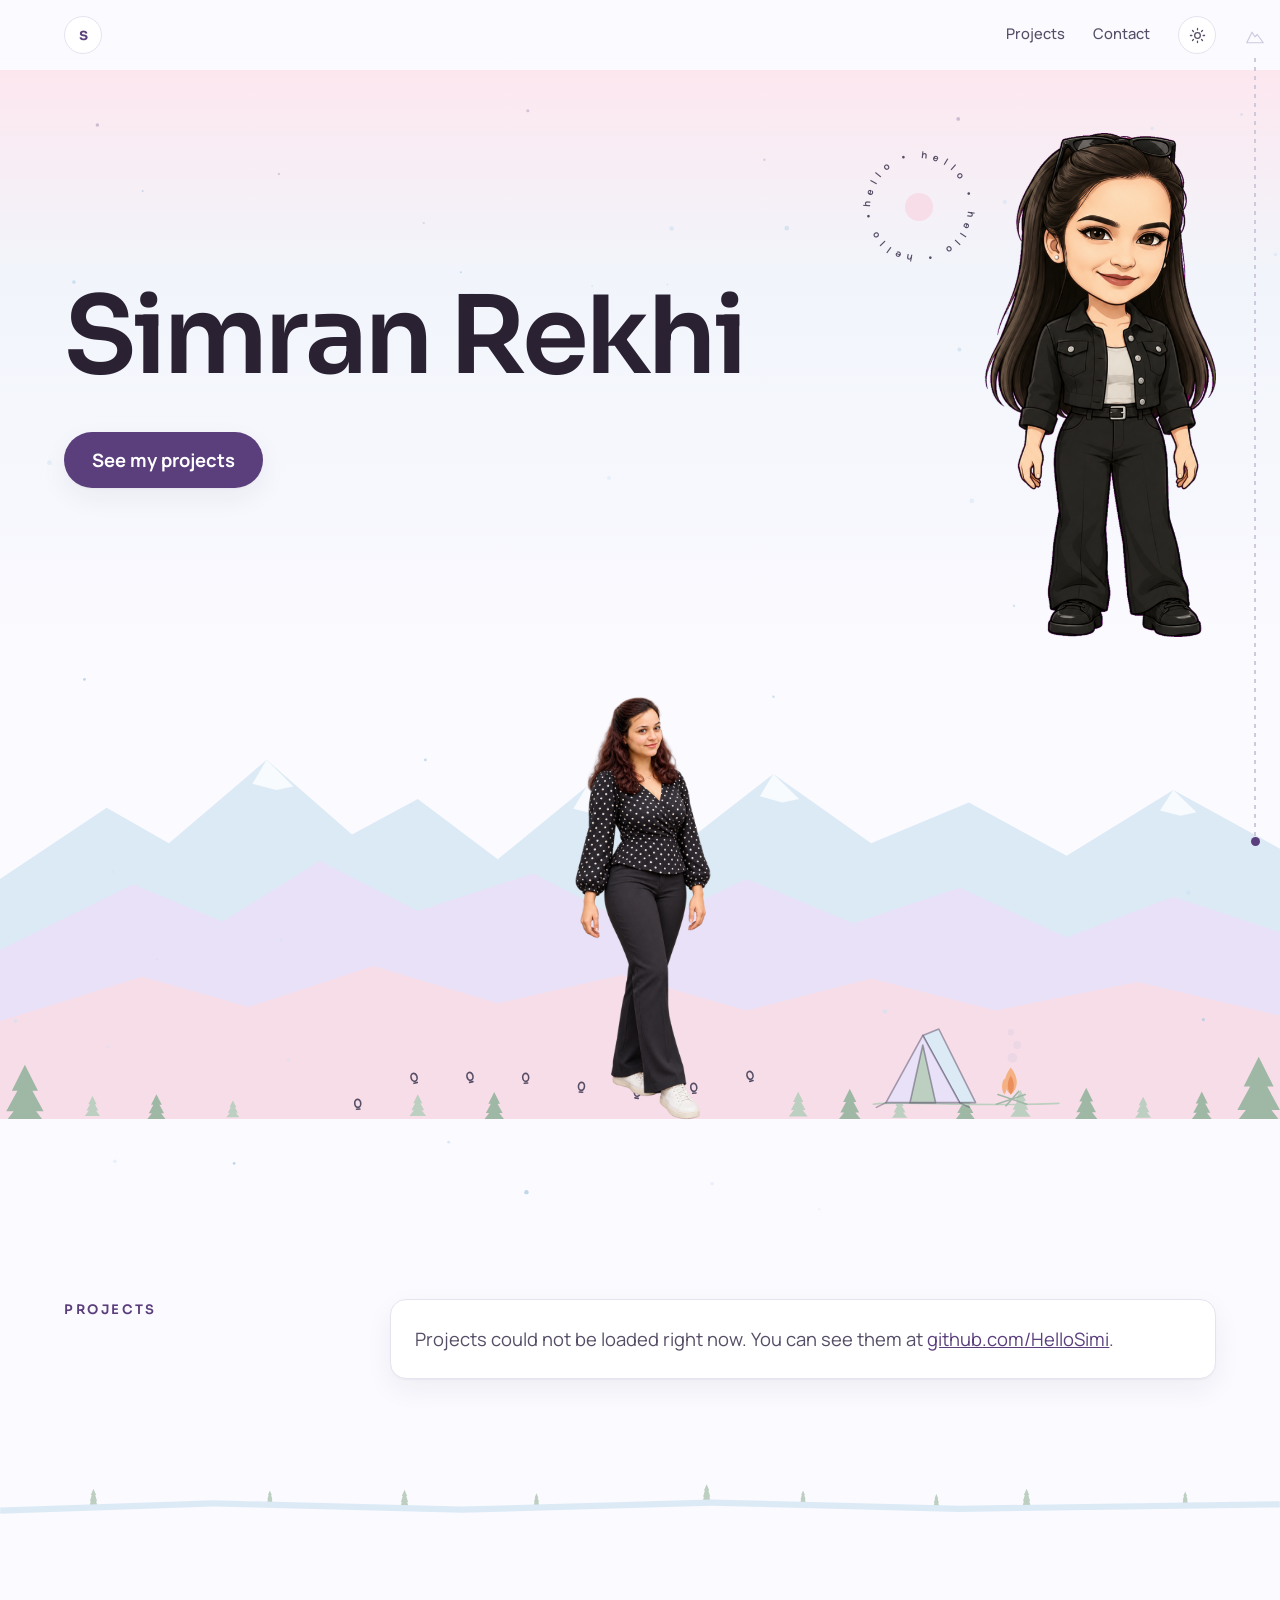
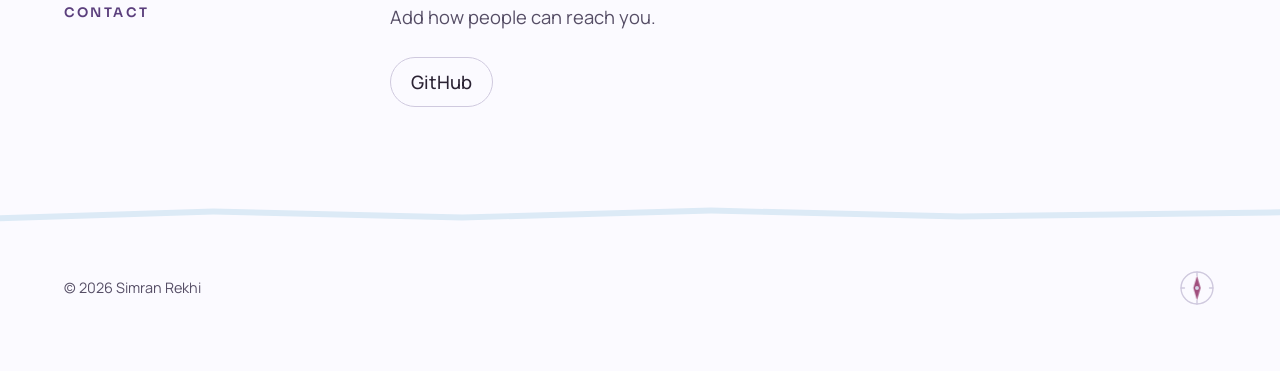
==== commit c9ba6678: "Use transparent portrait and add layered trek and camp scenery" ====
--- a/index.html
+++ b/index.html
@@ -27,6 +27,23 @@
 <body>
   <a class="skip" href="#top">Skip to content</a>
 
+  <svg class="sprite" aria-hidden="true" focusable="false">
+    <symbol id="icon-pack" viewBox="0 0 18 18">
+      <path d="M7 6V4.8a2 2 0 0 1 4 0V6"/>
+      <path d="M5.4 6h7.2a2 2 0 0 1 2 2v5.6a1 1 0 0 1-1 1H4.4a1 1 0 0 1-1-1V8a2 2 0 0 1 2-2z"/>
+      <path d="M6.6 11h4.8"/>
+    </symbol>
+    <symbol id="icon-lantern" viewBox="0 0 18 18">
+      <path d="M9 2.2V4"/>
+      <path d="M6.2 4h5.6"/>
+      <path d="M7.2 4.8 6.4 13.6h5.2L10.8 4.8z"/>
+    </symbol>
+    <symbol id="icon-boot" viewBox="0 0 18 18">
+      <path d="M5 3.6h3.4v5l3.6 1.4c.9.4 1.5 1.2 1.5 2.2v.9H5a1.5 1.5 0 0 1-1.5-1.5V5.1A1.5 1.5 0 0 1 5 3.6z"/>
+      <path d="M4 6.6h4.4"/>
+    </symbol>
+  </svg>
+
   <div class="trail" aria-hidden="true">
     <svg class="trail-peak" viewBox="0 0 24 18"><path d="M1 17 L8 3 L12 9 L15 6 L23 17 Z"/></svg>
     <span class="trail-path"></span>
@@ -51,8 +68,120 @@
   </header>
 
   <main id="top" tabindex="-1">
+    <div class="scene-band">
+      <svg class="sky" viewBox="0 0 1440 300" preserveAspectRatio="xMidYMin slice" aria-hidden="true">
+        <g class="sc-stars" fill="var(--accent)">
+          <circle cx="188" cy="54" r="1.7" opacity=".28"/>
+          <circle cx="366" cy="102" r="1.2" opacity=".20"/>
+          <circle cx="610" cy="40" r="1.5" opacity=".24"/>
+          <circle cx="842" cy="88" r="1.2" opacity=".18"/>
+          <circle cx="1032" cy="48" r="1.8" opacity=".28"/>
+          <circle cx="1228" cy="106" r="1.2" opacity=".20"/>
+          <circle cx="1354" cy="62" r="1.4" opacity=".24"/>
+          <circle cx="508" cy="150" r="1.1" opacity=".16"/>
+        </g>
+      </svg>
+
+      <svg class="scene" viewBox="0 0 1440 460" preserveAspectRatio="xMidYMax slice" aria-hidden="true">
+        <defs>
+          <path id="pine" d="M0 -30 L7 -16 L4 -16 L10 -5 L6 -5 L13 4 L-13 4 L-6 -5 L-10 -5 L-4 -16 L-7 -16 Z"/>
+        </defs>
+
+        <g class="sc-far" fill="var(--ice)">
+          <path d="M0 190 L120 110 L190 150 L300 56 L396 140 L470 100 L560 168 L660 86 L762 156 L870 72 L980 150 L1090 104 L1200 164 L1320 90 L1440 156 L1440 460 L0 460 Z"/>
+          <g fill="var(--surface)" opacity=".8">
+            <path d="M300 56 L330 86 L311 90 L284 83 Z"/>
+            <path d="M660 86 L687 113 L669 117 L645 111 Z"/>
+            <path d="M870 72 L899 100 L880 104 L855 97 Z"/>
+            <path d="M1320 90 L1346 115 L1328 119 L1305 113 Z"/>
+          </g>
+        </g>
+
+        <g class="sc-mid" fill="var(--lavender)">
+          <path d="M0 270 L150 196 L250 238 L360 170 L470 226 L600 184 L720 246 L840 190 L960 240 L1080 200 L1200 256 L1320 210 L1440 250 L1440 460 L0 460 Z"/>
+        </g>
+
+        <g class="sc-near" fill="var(--blush)">
+          <path d="M0 350 L160 300 L280 334 L420 288 L560 330 L700 298 L840 338 L980 302 L1120 338 L1280 306 L1440 344 L1440 460 L0 460 Z"/>
+        </g>
+
+        <g class="sc-trees">
+          <g fill="var(--pine-2)">
+            <use href="#pine" transform="translate(104 454) scale(.66)"/>
+            <use href="#pine" transform="translate(262 456) scale(.56)"/>
+            <use href="#pine" transform="translate(470 454) scale(.72)"/>
+            <use href="#pine" transform="translate(898 454) scale(.82)"/>
+            <use href="#pine" transform="translate(1012 456) scale(.66)"/>
+            <use href="#pine" transform="translate(1148 454) scale(.88)"/>
+            <use href="#pine" transform="translate(1286 456) scale(.7)"/>
+          </g>
+          <g fill="var(--pine)">
+            <use href="#pine" transform="translate(176 458) scale(.86)"/>
+            <use href="#pine" transform="translate(556 458) scale(.94)"/>
+            <use href="#pine" transform="translate(956 458) scale(1.06)"/>
+            <use href="#pine" transform="translate(1086 458) scale(.9)"/>
+            <use href="#pine" transform="translate(1222 458) scale(1.1)"/>
+            <use href="#pine" transform="translate(1352 458) scale(.96)"/>
+          </g>
+          <g class="sc-fore" fill="var(--pine)">
+            <use href="#pine" transform="translate(28 462) scale(2.1)"/>
+            <use href="#pine" transform="translate(1416 462) scale(2.4)"/>
+          </g>
+        </g>
+      </svg>
+      <svg class="camp" viewBox="0 0 120 100" aria-hidden="true">
+        <path class="ground" d="M2 87 C24 84.5 58 89 118 86.5"/>
+      
+        <!-- ridge tent -->
+        <path class="t-back" d="M33 44 L43 40 L66 86 L56 86 Z"/>
+        <path class="t-body" d="M33 44 L10 86 L56 86 Z"/>
+        <path class="t-door" d="M33 50 L25 86 L41 86 Z"/>
+        <path class="guy" d="M10 86 L4 89"/>
+        <path class="guy" d="M56 86 L62 89"/>
+      
+        <!-- campfire -->
+        <path class="log" d="M79 87 L97 81"/>
+        <path class="log" d="M80 81 L98 87"/>
+        <path class="log" d="M85 88 L93 79"/>
+        <path class="fl fl-a" d="M88 64 C93 70 93 77 88 81 C83 77 83 70 88 64 Z"/>
+        <path class="fl fl-c" d="M84 71 C86 74 86 78 84 81 C82 78 82 74 84 71 Z"/>
+        <path class="fl fl-b" d="M88 69 C90.5 73 90.5 78 88 81 C85.5 78 85.5 73 88 69 Z"/>
+      
+        <!-- smoke -->
+        <circle class="puff puff-1" cx="89" cy="58" r="3"/>
+        <circle class="puff puff-2" cx="92" cy="50" r="2.5"/>
+        <circle class="puff puff-3" cx="88" cy="42" r="2"/>
+      </svg>
+      <div class="ground" aria-hidden="true">
+        <svg class="trek-trail" viewBox="0 0 520 90" aria-hidden="true" focusable="false">
+          <defs>
+            <g id="bootprint">
+              <ellipse cx="0" cy="-1.4" rx="3" ry="4"/>
+              <path d="M-1.7 4.4h3.4"/>
+            </g>
+            <!-- the wipe: a fat white stroke whose dashoffset reveals the dotted trail -->
+            <mask id="trail-wipe" maskUnits="userSpaceOnUse" x="0" y="0" width="520" height="90">
+              <rect class="wipe" x="0" y="0" width="520" height="90" fill="#fff"/>
+            </mask>
+          </defs>
+        
+          <path class="trail-line" d="M8 68C72 68 98 40 162 38s96 22 168 20 94-28 174-32" mask="url(#trail-wipe)"/>
+        
+          <g class="prints">
+            <g class="bp" style="--n:.08" transform="translate(40 72) rotate(-5)"><use href="#bootprint"/></g>
+            <g class="bp" style="--n:.19" transform="translate(96 46) rotate(-16)"><use href="#bootprint"/></g>
+            <g class="bp" style="--n:.29" transform="translate(152 45) rotate(-13)"><use href="#bootprint"/></g>
+            <g class="bp" style="--n:.40" transform="translate(208 46) rotate(-3)"><use href="#bootprint"/></g>
+            <g class="bp" style="--n:.51" transform="translate(264 55) rotate(5)"><use href="#bootprint"/></g>
+            <g class="bp" style="--n:.62" transform="translate(320 61) rotate(8)"><use href="#bootprint"/></g>
+            <g class="bp" style="--n:.72" transform="translate(376 56) rotate(-6)"><use href="#bootprint"/></g>
+            <g class="bp" style="--n:.83" transform="translate(432 44) rotate(-14)"><use href="#bootprint"/></g>
+            <g class="bp" style="--n:.94" transform="translate(488 34) rotate(-11)"><use href="#bootprint"/></g>
+          </g>
+        </svg>
+      </div>
+      <canvas class="snow" id="snow" aria-hidden="true"></canvas>
     <section class="hero">
-      <canvas class="snow" id="snow" aria-hidden="true"></canvas>
       <div class="hero-text">
         <h1 id="name" aria-live="off"></h1>
         <p id="tagline" class="tagline"></p>
@@ -71,17 +200,16 @@
       </div>
     </section>
 
-    <svg class="ridge" viewBox="0 0 1440 120" preserveAspectRatio="none" aria-hidden="true">
-      <path class="ridge-far" d="M0 96 L160 54 L250 78 L390 30 L520 80 L660 44 L800 86 L960 40 L1120 78 L1270 48 L1440 92 L1440 150 L0 150 Z"/>
-      <path class="ridge-near" d="M0 112 L120 84 L230 100 L360 66 L470 96 L610 72 L740 104 L880 70 L1010 98 L1160 76 L1300 104 L1440 86 L1440 150 L0 150 Z"/>
-    </svg>
+      <section class="portrait" id="portrait">
+        <figure class="photo">
+          <img src="images/photo.png" width="800" height="1200" loading="lazy" decoding="async" alt="Portrait photo of a smiling woman with wavy dark red hair, wearing a black polka-dot blouse and black trousers">
+        </figure>
+      </section>
+    </div>
 
     <section id="about" class="block">
       <h2>About</h2>
       <div class="block-body about-wrap">
-        <figure class="photo">
-          <img src="images/photo.jpg" width="800" height="1200" loading="lazy" alt="Portrait photo of a smiling woman with wavy dark red hair, wearing a black polka-dot blouse and black trousers">
-        </figure>
         <div id="about-body"></div>
       </div>
     </section>
@@ -118,7 +246,28 @@
     </section>
   </main>
 
-  <footer class="foot"><p id="foot"></p></footer>
+  <footer class="foot">
+    <p id="foot"></p>
+    <svg class="compass" viewBox="0 0 44 44" width="44" height="44" aria-hidden="true" focusable="false">
+      <circle cx="22" cy="22" r="18.5"/>
+      <path d="M22 3.5v4M22 36.5v4M3.5 22h4M36.5 22h4"/>
+      <path class="cp-needle" d="M22 8l4.2 14L22 36l-4.2-14z"/>
+      <circle class="cp-hub" cx="22" cy="22" r="1.5"/>
+    </svg>
+  </footer>
+
+  <template id="div-ridge">
+    <svg class="seam seam-ridge" viewBox="0 0 1440 48" preserveAspectRatio="none" aria-hidden="true">
+      <path class="seam-band" d="M0 32 L240 24 L520 31 L800 23 L1080 30 L1440 25 L1440 32 L1080 37 L800 30 L520 38 L240 31 L0 39 Z"/>
+    </svg>
+  </template>
+  <template id="div-pine">
+    <svg class="seam seam-pine" viewBox="0 0 1440 48" aria-hidden="true">
+      <path class="seam-pines" d="M100 32 l2 -7 l-1 0 l2 -7 l-1 0 l3 -7 l3 7 l-1 0 l2 7 l-1 0 l2 7 z m350 1 l2 -7 l-1 0 l2 -7 l-1 0 l3 -7 l3 7 l-1 0 l2 7 l-1 0 l2 7 z m340 -6 l2 -7 l-1 0 l2 -7 l-1 0 l3 -7 l3 7 l-1 0 l2 7 l-1 0 l2 7 z m360 5 l2 -7 l-1 0 l2 -7 l-1 0 l3 -7 l3 7 l-1 0 l2 7 l-1 0 l2 7 z"/>
+      <path class="seam-pines" d="M300 28 l1.4 -5 l-0.7 0 l1.4 -5 l-0.7 0 l2.1 -5 l2.1 5 l-0.7 0 l1.4 5 l-0.7 0 l1.4 5 z m300 3 l1.4 -5 l-0.7 0 l1.4 -5 l-0.7 0 l2.1 -5 l2.1 5 l-0.7 0 l1.4 5 l-0.7 0 l1.4 5 z m300 -3 l1.4 -5 l-0.7 0 l1.4 -5 l-0.7 0 l2.1 -5 l2.1 5 l-0.7 0 l1.4 5 l-0.7 0 l1.4 5 z m150 4 l1.4 -5 l-0.7 0 l1.4 -5 l-0.7 0 l2.1 -5 l2.1 5 l-0.7 0 l1.4 5 l-0.7 0 l1.4 5 z m280 -3 l1.4 -5 l-0.7 0 l1.4 -5 l-0.7 0 l2.1 -5 l2.1 5 l-0.7 0 l1.4 5 l-0.7 0 l1.4 5 z"/>
+      <path class="seam-band" d="M0 32 L240 24 L520 31 L800 23 L1080 30 L1440 25 L1440 32 L1080 37 L800 30 L520 38 L240 31 L0 39 Z"/>
+    </svg>
+  </template>
 
   <script src="script.js"></script>
 </body>
--- a/style.css
+++ b/style.css
@@ -18,6 +18,13 @@
   --line-strong: #cfc9de;
   --snow-a: 169, 201, 226;
   --snow-b: 207, 226, 242;
+
+  /* scenery: pine greens, dawn sky, and the campfire warmth (used only at the camp) */
+  --pine: #9fb8a6;
+  --pine-2: #bccfc0;
+  --dawn: #fde7ef;
+  --ember: #f4b183;
+  --ember-2: #ea8f5c;
 
   /* spacing scale */
   --s1: 4px;
@@ -63,6 +70,11 @@
   --line-strong: #544a6b;
   --snow-a: 160, 185, 215;
   --snow-b: 205, 218, 236;
+  --pine: #4a5f52;
+  --pine-2: #3c4f45;
+  --dawn: #3a2f44;
+  --ember: #f0a868;
+  --ember-2: #e2894f;
   --shadow: 0 1px 2px rgba(0, 0, 0, 0.2), 0 10px 28px rgba(0, 0, 0, 0.25);
   --shadow-lift: 0 2px 4px rgba(0, 0, 0, 0.25), 0 18px 40px rgba(0, 0, 0, 0.32);
 }
@@ -217,21 +229,33 @@
   transition: background-color 0.35s ease, color 0.35s ease, border-color 0.35s ease, fill 0.35s ease, stroke 0.35s ease !important;
 }
 
+/* the illustrated band: the hero and the portrait share one continuous scene */
+.scene-band {
+  --ground: clamp(72px, 11vh, 118px);
+  position: relative;
+  isolation: isolate;
+  overflow: clip;
+  background: linear-gradient(180deg, var(--dawn) 0%, var(--bg-2) 18%, var(--bg) 52%);
+}
+.scene-band > section { position: relative; z-index: 1; }
+.scene, .snow, .camp { position: absolute; pointer-events: none; }
+.snow { inset: 0; z-index: 0; width: 100%; height: 100%; }
+/* the ridges stand on the ground line; everything below it is open valley floor */
+.scene { left: 0; right: 0; bottom: var(--ground); z-index: 0; width: 100%; height: auto; }
+.sky { position: absolute; top: 0; left: 0; z-index: 0; width: 100%; height: clamp(180px, 34vh, 320px); pointer-events: none; }
+.ground { position: absolute; left: 0; right: 0; bottom: 0; z-index: 0; height: var(--ground); pointer-events: none; }
+
 /* hero */
 .hero {
   position: relative;
-  isolation: isolate;
-  overflow: clip;
   display: grid;
   grid-template-columns: minmax(0, 1fr) auto;
   align-items: center;
   gap: clamp(var(--s3), 4vw, var(--s6));
-  min-height: 78vh;
-  padding: clamp(var(--s5), 7vh, var(--s7)) var(--gutter) clamp(var(--s6), 8vh, var(--s7));
-  background: linear-gradient(180deg, var(--bg-2), var(--bg) 70%);
+  min-height: 46vh;
+  padding: clamp(var(--s5), 7vh, var(--s7)) var(--gutter) clamp(var(--s5), 6vh, var(--s6));
 }
 .hero > * { position: relative; z-index: 1; }
-.snow { position: absolute; inset: 0; z-index: 0; width: 100%; height: 100%; pointer-events: none; }
 
 #name {
   margin: 0;
@@ -307,11 +331,9 @@
 }
 @keyframes rise { from { opacity: 0; transform: translateY(12px); } to { opacity: 1; transform: none; } }
 
-/* mountain ridge under the hero */
-.ridge { display: block; width: 100%; height: clamp(70px, 9vw, 120px); margin-bottom: calc(var(--s5) * -1); }
-.ridge path { transition: transform 0.2s linear; }
-.ridge-far { fill: var(--ice); transform: translateY(calc(var(--rp, 0) * 10px)); }
-.ridge-near { fill: var(--lavender); transform: translateY(calc(var(--rp, 0) * -5px)); }
+/* silhouette dividers between sections */
+.divider { position: relative; line-height: 0; }
+.divider svg { display: block; width: 100%; height: clamp(26px, 3.4vw, 46px); }
 
 /* blocks */
 .block {
@@ -320,9 +342,7 @@
   grid-template-columns: minmax(120px, 1fr) minmax(0, 3fr);
   gap: clamp(var(--s3), 4vw, var(--s6));
   padding: clamp(var(--s6), 9vh, var(--s7)) var(--gutter);
-  border-top: 1px solid var(--line);
-}
-.ridge + .block, .ridge + .portrait { border-top: 0; }
+}
 .block h2 {
   margin: 0;
   color: var(--accent);
@@ -342,8 +362,9 @@
   align-items: start;
 }
 .about-wrap.has-photo { grid-template-columns: minmax(180px, 280px) minmax(0, var(--measure)); }
-.portrait { display: flex; justify-content: center; padding: clamp(var(--s4), 4vh, var(--s6)) var(--gutter) clamp(var(--s6), 9vh, var(--s7)); }
-.portrait .photo { width: min(100%, 320px); }
+/* -7px closes the transparent margin under the cut-out so she stands on the line */
+.portrait { display: flex; justify-content: center; padding: 0 var(--gutter) calc(var(--ground) - 7px); }
+.portrait .photo { width: min(100%, 290px); }
 .photo { margin: 0; }
 .photo img { display: block; width: 100%; height: auto; }
 
@@ -473,7 +494,7 @@
 }
 .links a:hover { background: var(--accent); border-color: var(--accent); color: var(--accent-ink); }
 
-.foot { padding: var(--s5) var(--gutter) var(--s6); border-top: 1px solid var(--line); color: var(--text-soft); font-size: 0.9rem; }
+.foot { padding: var(--s5) var(--gutter) var(--s6); color: var(--text-soft); font-size: 0.9rem; }
 .foot p { margin: 0; }
 
 /* 404 page */
@@ -526,6 +547,212 @@
   .js .rv { opacity: 1; transform: none; transition: none; }
   .js .repos.go .repo:not(.skel) { animation: none; }
   .repos, .repo, .repo:hover, .hero-art, .hiker { transform: none; transition: none; }
-  .ridge path { transform: none; }
   .theme-fade, .theme-fade *, .theme-fade *::before, .theme-fade *::after { transition: none !important; }
 }
+
+/* the scene layers drift at different rates as the band scrolls (JS sets --sy) */
+.scene g, .scene rect { transition: transform 0.25s linear; }
+.sc-stars { transform: translateY(calc(var(--sy, 0) * 26px)); }
+.sc-sky   { transform: translateY(calc(var(--sy, 0) * 24px)); }
+.sc-far   { transform: translateY(calc(var(--sy, 0) * 20px)); }
+.sc-mid   { transform: translateY(calc(var(--sy, 0) * 13px)); }
+.sc-near  { transform: translateY(calc(var(--sy, 0) * 7px)); }
+.sc-trees { transform: translateY(calc(var(--sy, 0) * 2px)); }
+
+/* camp corner: small cosy camp in the lower-left of the hero scene */
+.scene-band > .camp {
+  position: absolute;
+  z-index: 0;                 /* behind the z-index:1 sections of the band */
+  right: clamp(16px, 17vw, 310px);   /* the hero button is always on the left */
+  bottom: calc(var(--ground) - 6px);
+  width: clamp(150px, 15vw, 205px);
+  height: auto;
+  pointer-events: none;
+}
+
+/* one line style everywhere */
+.camp path, .camp circle {
+  fill: none;
+  stroke-width: 1.6;
+  vector-effect: non-scaling-stroke;
+  stroke-linecap: round;
+  stroke-linejoin: round;
+}
+.camp .ground { stroke: var(--pine-2); }
+.camp .guy { stroke: var(--text-soft); stroke-opacity: .45; }
+.camp .log { stroke: var(--pine); }
+.camp .t-body { fill: var(--lavender); stroke: var(--text-soft); stroke-opacity: .5; }
+.camp .t-back { fill: var(--ice); stroke: var(--text-soft); stroke-opacity: .5; }
+.camp .t-door { fill: var(--pine-2); stroke: var(--text-soft); stroke-opacity: .5; }
+
+/* flames: filled, no stroke; warm tones live only here */
+.camp .fl { stroke: none; transform-box: fill-box; transform-origin: bottom center; }
+.camp .fl-a, .camp .fl-c { fill: var(--ember); }
+.camp .fl-b { fill: var(--ember-2); }
+.camp .fl-a { animation: camp-flick-a 1.4s ease-in-out infinite; }
+.camp .fl-b { animation: camp-flick-b 1.1s ease-in-out 0.2s infinite; }
+.camp .fl-c { animation: camp-flick-c 1.7s ease-in-out 0.5s infinite; }
+
+@keyframes camp-flick-a {
+  0%, 100% { transform: scale(1, 1) translateX(0); }
+  30%      { transform: scale(0.9, 1.12) translateX(-4%); }
+  65%      { transform: scale(1.07, 0.93) translateX(3%); }
+}
+@keyframes camp-flick-b {
+  0%, 100% { transform: scale(1, 1); opacity: 1; }
+  40%      { transform: scale(0.86, 1.16) translateX(4%); opacity: 0.92; }
+  75%      { transform: scale(1.08, 0.9); opacity: 1; }
+}
+@keyframes camp-flick-c {
+  0%, 100% { transform: scale(1, 1) translateX(0); opacity: 0.9; }
+  45%      { transform: scale(1.1, 0.88) translateX(-3%); opacity: 0.7; }
+  80%      { transform: scale(0.92, 1.1) translateX(2%); opacity: 1; }
+}
+
+/* smoke: faint puffs that rise and fade in their own lane */
+.camp .puff {
+  fill: var(--line-strong);
+  stroke: none;
+  opacity: 0.28;
+  transform-box: fill-box;
+  transform-origin: center;
+  animation: camp-smoke 7s linear infinite;
+}
+.camp .puff-2 { animation-duration: 8s; animation-delay: 2.4s; }
+.camp .puff-3 { animation-duration: 9s; animation-delay: 4.6s; }
+
+@keyframes camp-smoke {
+  0%   { transform: translate(0, 0) scale(0.7); opacity: 0; }
+  20%  { opacity: 0.3; }
+  70%  { opacity: 0.2; }
+  100% { transform: translate(-3px, -26px) scale(1.35); opacity: 0; }
+}
+
+/* pause off-screen / hidden tab */
+.paused .camp .fl, .paused .camp .puff,
+.band-rest .camp .fl, .band-rest .camp .puff { animation-play-state: paused; }
+
+/* narrow screens: shrink; 760px is where the hero itself restacks */
+@media (max-width: 760px) {
+  .scene-band > .camp { width: clamp(104px, 26vw, 150px); right: 10px; }
+}
+
+@media (prefers-reduced-motion: reduce) {
+  /* flames settle to their static shapes, puffs stay as a faint still curl */
+  .camp .fl, .camp .puff { animation: none; transform: none; }
+}
+/* ---- section seams: shallow ridge + pine dividers --------------------------
+   Both share one 0 0 1440 48 box and one band path, so they read as a family.
+   The band is a thin ribbon floating in the page background rather than a mass
+   filled to the bottom edge: that is what keeps it seamless against --bg and
+   lets a seam sit between any two sections without a tonal step.
+   Static by design: no transitions, no keyframes, nothing to pause.          */
+
+.seam {
+  display: block;
+  width: 100%;
+  height: clamp(18px, 3.3vw, 46px);
+  /* pulls the seam into the neighbouring section's padding so the vertical
+     rhythm of the page is unchanged; -1px kills sub-pixel edges */
+  margin: calc(var(--s4) * -1) 0 -1px;
+  pointer-events: none;
+}
+
+.seam-band  { fill: var(--ice); }
+.seam-pines { fill: var(--pine-2); }
+
+
+/* ============ trail detail set: one shared line style ============ */
+.trek-trail,
+.compass,
+.gi {
+  fill: none;
+  stroke: currentColor;
+  stroke-width: 1.6;
+  stroke-linecap: round;
+  stroke-linejoin: round;
+  pointer-events: none;
+}
+
+/* hidden icon sprite (not display:none — that can break <use> references) */
+.sprite { position: absolute; width: 0; height: 0; overflow: hidden; }
+
+/* 18px gear icons as list markers / section accents */
+.gi { display: inline-block; width: 18px; height: 18px; flex: none; vertical-align: -3px; color: var(--pine); }
+.gi.accent { color: var(--accent-2); }
+
+/* ---- boot-print trail ---- */
+.trek-trail {
+  --draw: 1;                /* no-JS fallback: fully drawn */
+  display: block;
+  width: 100%;
+  max-width: 520px;
+  height: auto;
+  margin-inline: auto;
+  color: var(--text-soft);
+}
+.js .trek-trail { --draw: 0; }
+.trail-line { stroke-dasharray: 1.6 9; stroke-opacity: .6; }   /* the dotted trail itself */
+/* wiping with a scaled rect keeps the reveal on transform alone */
+.wipe { transform-box: fill-box; transform-origin: 0 50%; transform: scaleX(var(--draw, 1)); }
+.bp { opacity: clamp(0, (var(--draw, 1) - var(--n, 0)) * 7, 1); }
+.bp > use { transform: translateY(calc(3px * (1 - clamp(0, (var(--draw, 1) - var(--n, 0)) * 7, 1)))); }
+
+/* ---- compass ---- */
+.compass { display: block; color: var(--accent-2); }
+.cp-hub { fill: currentColor; stroke: none; }
+.cp-needle {                               /* settled: also the no-JS state */
+  transform-box: fill-box;
+  transform-origin: 50% 50%;
+}
+.js .cp-needle { transform: rotate(-140deg); }   /* swung, waiting to settle */
+.compass.in .cp-needle {                   /* settling state */
+  animation: cp-settle 1.2s cubic-bezier(.17, 1.5, .33, 1) forwards;
+}
+@keyframes cp-settle {
+  from { transform: rotate(-140deg); }
+  to   { transform: rotate(0deg); }
+}
+.paused .compass.in .cp-needle { animation-play-state: paused; }
+
+@media (prefers-reduced-motion: reduce) {
+  .trek-trail, .js .trek-trail { --draw: 1 !important; }
+  .bp { opacity: 1 !important; }
+  .bp > use { transform: none; }
+  .cp-needle, .compass.in .cp-needle { transform: none; animation: none; }
+}
+
+/* --- scenery wiring ------------------------------------------------------ */
+.divider .seam { margin: 0; height: clamp(22px, 3.2vw, 44px); }
+.sprite { position: absolute; width: 0; height: 0; overflow: hidden; }
+
+/* the boot-print trail lies along the ground line, leading up to the portrait */
+.trek-trail {
+  position: absolute;
+  left: 50%;
+  bottom: calc(var(--ground) * 0.72);
+  width: auto;
+  height: calc(var(--ground) * 1.45);
+  transform: translateX(-62%);
+}
+
+/* gear icons as list markers */
+.gi { width: 18px; height: 18px; fill: none; stroke: var(--accent-2); stroke-width: 1.6; stroke-linecap: round; stroke-linejoin: round; }
+.treks li .gi { align-self: center; }
+
+/* the compass keeps the footer company */
+.foot { display: flex; align-items: center; justify-content: space-between; gap: var(--s4); }
+.foot .compass { flex: none; width: 38px; height: 38px; fill: none; stroke: var(--line-strong); stroke-width: 1.6; stroke-linecap: round; stroke-linejoin: round; }
+.foot .compass .cp-needle { fill: var(--accent-2); stroke: none; }
+.foot .compass .cp-hub { fill: var(--surface); stroke: var(--line-strong); }
+
+@media (max-width: 680px) {
+  /* the range keeps its presence on a narrow screen instead of shrinking away */
+  .scene { height: clamp(170px, 26vh, 240px); }
+}
+
+/* the pine seam keeps its aspect so the firs stay firs */
+.divider .seam-pine { height: auto; }
+@media (max-width: 560px) {
+  .divider .seam-pine .seam-pines { display: none; }
+}
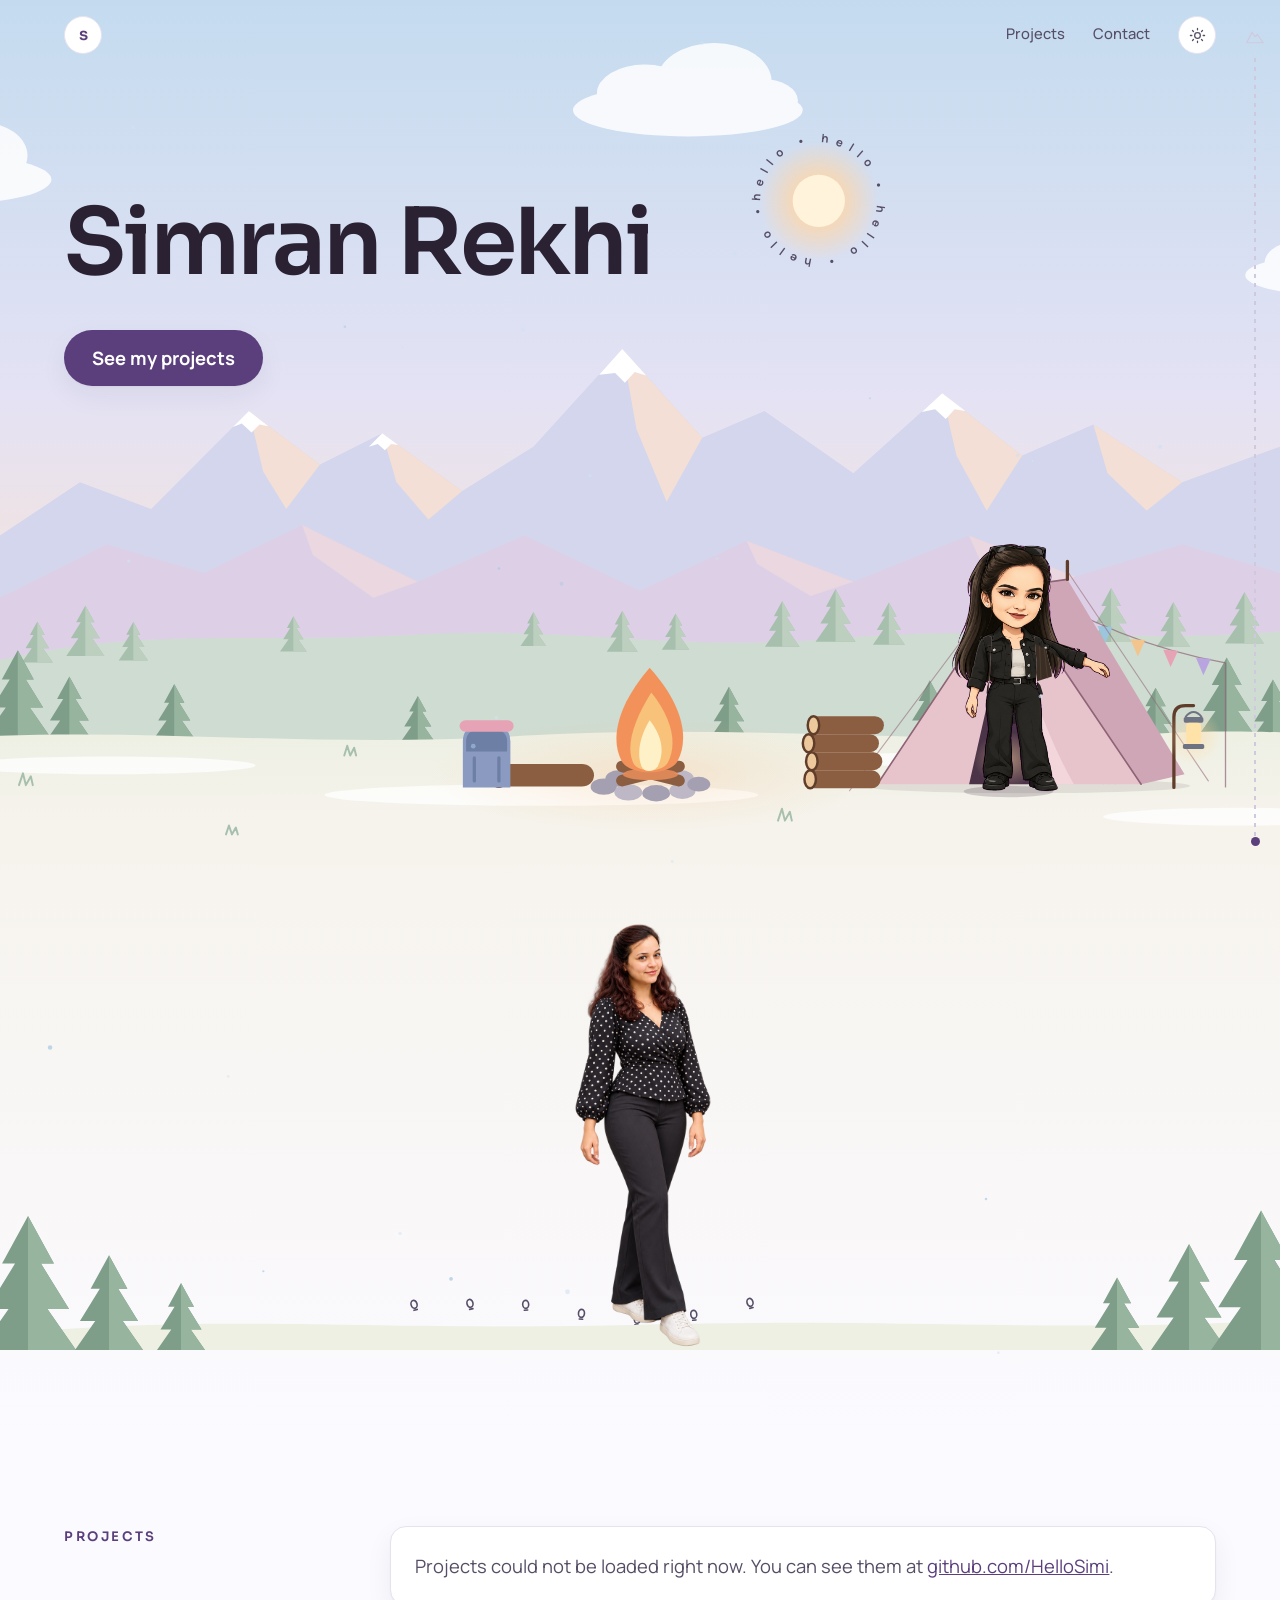
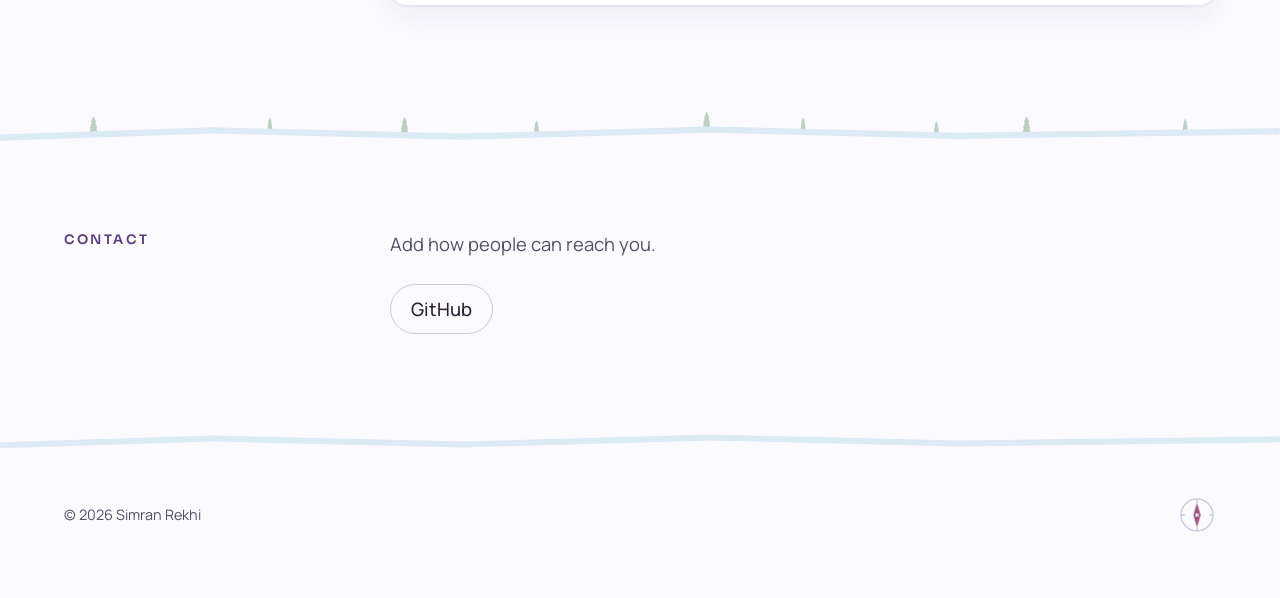
==== commit 17c61010: "Turn the hero into an animated afternoon campsite" ====
--- a/index.html
+++ b/index.html
@@ -1,274 +1,421 @@
-<!doctype html>
-<html lang="en">
-<head>
-  <meta charset="utf-8">
-  <meta name="viewport" content="width=device-width, initial-scale=1">
-  <title>Portfolio</title>
-  <meta name="description" content="Personal portfolio.">
-  <meta name="theme-color" content="#fbfaff">
-  <meta name="color-scheme" content="light dark">
-  <meta property="og:type" content="website">
-  <meta property="og:title" content="Simran Rekhi · Portfolio">
-  <meta property="og:description" content="Personal portfolio.">
-  <link rel="icon" href="data:image/svg+xml,%3Csvg xmlns='http://www.w3.org/2000/svg' viewBox='0 0 32 32'%3E%3Ccircle cx='16' cy='16' r='16' fill='%23e8e1f7'/%3E%3Cpath d='M4 24 L13 9 L18 17 L21 13 L28 24 Z' fill='%235b3f7d'/%3E%3C/svg%3E">
-  <script>
-    (function () {
-      var t = null;
-      try { t = localStorage.getItem('theme'); } catch (e) {}
-      document.documentElement.setAttribute('data-theme', t === 'dark' ? 'dark' : 'light');
-    })();
-  </script>
-  <link rel="preload" as="image" href="images/avatar.png">
-  <link rel="preconnect" href="https://fonts.googleapis.com">
-  <link rel="preconnect" href="https://fonts.gstatic.com" crossorigin>
-  <link href="https://fonts.googleapis.com/css2?family=Sora:wght@300..700&family=Manrope:wght@400;500;700&display=swap" rel="stylesheet">
-  <link rel="stylesheet" href="style.css">
-</head>
-<body>
-  <a class="skip" href="#top">Skip to content</a>
-
-  <svg class="sprite" aria-hidden="true" focusable="false">
-    <symbol id="icon-pack" viewBox="0 0 18 18">
-      <path d="M7 6V4.8a2 2 0 0 1 4 0V6"/>
-      <path d="M5.4 6h7.2a2 2 0 0 1 2 2v5.6a1 1 0 0 1-1 1H4.4a1 1 0 0 1-1-1V8a2 2 0 0 1 2-2z"/>
-      <path d="M6.6 11h4.8"/>
-    </symbol>
-    <symbol id="icon-lantern" viewBox="0 0 18 18">
-      <path d="M9 2.2V4"/>
-      <path d="M6.2 4h5.6"/>
-      <path d="M7.2 4.8 6.4 13.6h5.2L10.8 4.8z"/>
-    </symbol>
-    <symbol id="icon-boot" viewBox="0 0 18 18">
-      <path d="M5 3.6h3.4v5l3.6 1.4c.9.4 1.5 1.2 1.5 2.2v.9H5a1.5 1.5 0 0 1-1.5-1.5V5.1A1.5 1.5 0 0 1 5 3.6z"/>
-      <path d="M4 6.6h4.4"/>
-    </symbol>
-  </svg>
-
-  <div class="trail" aria-hidden="true">
-    <svg class="trail-peak" viewBox="0 0 24 18"><path d="M1 17 L8 3 L12 9 L15 6 L23 17 Z"/></svg>
-    <span class="trail-path"></span>
-    <span class="hiker"></span>
-  </div>
-
-  <header class="top">
-    <a class="logo" href="#top" id="logo" aria-label="Back to top">hi</a>
-    <div class="top-right">
-      <nav aria-label="Main">
-        <a href="#about">About</a>
-        <a href="#work">Work</a>
-        <a href="#treks">Trails</a>
-        <a href="#projects">Projects</a>
-        <a href="#contact">Contact</a>
-      </nav>
-      <button class="theme-toggle" id="theme-toggle" type="button" aria-label="Dark theme" aria-pressed="false">
-        <svg class="moon" viewBox="0 0 24 24" aria-hidden="true"><path d="M20 14.5A8 8 0 0 1 9.5 4a8 8 0 1 0 10.5 10.5z"/></svg>
-        <svg class="sun" viewBox="0 0 24 24" aria-hidden="true"><circle cx="12" cy="12" r="4"/><path d="M12 2v2M12 20v2M4.9 4.9l1.4 1.4M17.7 17.7l1.4 1.4M2 12h2M20 12h2M4.9 19.1l1.4-1.4M17.7 6.3l1.4-1.4"/></svg>
-      </button>
-    </div>
-  </header>
-
-  <main id="top" tabindex="-1">
-    <div class="scene-band">
-      <svg class="sky" viewBox="0 0 1440 300" preserveAspectRatio="xMidYMin slice" aria-hidden="true">
-        <g class="sc-stars" fill="var(--accent)">
-          <circle cx="188" cy="54" r="1.7" opacity=".28"/>
-          <circle cx="366" cy="102" r="1.2" opacity=".20"/>
-          <circle cx="610" cy="40" r="1.5" opacity=".24"/>
-          <circle cx="842" cy="88" r="1.2" opacity=".18"/>
-          <circle cx="1032" cy="48" r="1.8" opacity=".28"/>
-          <circle cx="1228" cy="106" r="1.2" opacity=".20"/>
-          <circle cx="1354" cy="62" r="1.4" opacity=".24"/>
-          <circle cx="508" cy="150" r="1.1" opacity=".16"/>
-        </g>
-      </svg>
-
-      <svg class="scene" viewBox="0 0 1440 460" preserveAspectRatio="xMidYMax slice" aria-hidden="true">
-        <defs>
-          <path id="pine" d="M0 -30 L7 -16 L4 -16 L10 -5 L6 -5 L13 4 L-13 4 L-6 -5 L-10 -5 L-4 -16 L-7 -16 Z"/>
-        </defs>
-
-        <g class="sc-far" fill="var(--ice)">
-          <path d="M0 190 L120 110 L190 150 L300 56 L396 140 L470 100 L560 168 L660 86 L762 156 L870 72 L980 150 L1090 104 L1200 164 L1320 90 L1440 156 L1440 460 L0 460 Z"/>
-          <g fill="var(--surface)" opacity=".8">
-            <path d="M300 56 L330 86 L311 90 L284 83 Z"/>
-            <path d="M660 86 L687 113 L669 117 L645 111 Z"/>
-            <path d="M870 72 L899 100 L880 104 L855 97 Z"/>
-            <path d="M1320 90 L1346 115 L1328 119 L1305 113 Z"/>
-          </g>
-        </g>
-
-        <g class="sc-mid" fill="var(--lavender)">
-          <path d="M0 270 L150 196 L250 238 L360 170 L470 226 L600 184 L720 246 L840 190 L960 240 L1080 200 L1200 256 L1320 210 L1440 250 L1440 460 L0 460 Z"/>
-        </g>
-
-        <g class="sc-near" fill="var(--blush)">
-          <path d="M0 350 L160 300 L280 334 L420 288 L560 330 L700 298 L840 338 L980 302 L1120 338 L1280 306 L1440 344 L1440 460 L0 460 Z"/>
-        </g>
-
-        <g class="sc-trees">
-          <g fill="var(--pine-2)">
-            <use href="#pine" transform="translate(104 454) scale(.66)"/>
-            <use href="#pine" transform="translate(262 456) scale(.56)"/>
-            <use href="#pine" transform="translate(470 454) scale(.72)"/>
-            <use href="#pine" transform="translate(898 454) scale(.82)"/>
-            <use href="#pine" transform="translate(1012 456) scale(.66)"/>
-            <use href="#pine" transform="translate(1148 454) scale(.88)"/>
-            <use href="#pine" transform="translate(1286 456) scale(.7)"/>
-          </g>
-          <g fill="var(--pine)">
-            <use href="#pine" transform="translate(176 458) scale(.86)"/>
-            <use href="#pine" transform="translate(556 458) scale(.94)"/>
-            <use href="#pine" transform="translate(956 458) scale(1.06)"/>
-            <use href="#pine" transform="translate(1086 458) scale(.9)"/>
-            <use href="#pine" transform="translate(1222 458) scale(1.1)"/>
-            <use href="#pine" transform="translate(1352 458) scale(.96)"/>
-          </g>
-          <g class="sc-fore" fill="var(--pine)">
-            <use href="#pine" transform="translate(28 462) scale(2.1)"/>
-            <use href="#pine" transform="translate(1416 462) scale(2.4)"/>
-          </g>
-        </g>
-      </svg>
-      <svg class="camp" viewBox="0 0 120 100" aria-hidden="true">
-        <path class="ground" d="M2 87 C24 84.5 58 89 118 86.5"/>
-      
-        <!-- ridge tent -->
-        <path class="t-back" d="M33 44 L43 40 L66 86 L56 86 Z"/>
-        <path class="t-body" d="M33 44 L10 86 L56 86 Z"/>
-        <path class="t-door" d="M33 50 L25 86 L41 86 Z"/>
-        <path class="guy" d="M10 86 L4 89"/>
-        <path class="guy" d="M56 86 L62 89"/>
-      
-        <!-- campfire -->
-        <path class="log" d="M79 87 L97 81"/>
-        <path class="log" d="M80 81 L98 87"/>
-        <path class="log" d="M85 88 L93 79"/>
-        <path class="fl fl-a" d="M88 64 C93 70 93 77 88 81 C83 77 83 70 88 64 Z"/>
-        <path class="fl fl-c" d="M84 71 C86 74 86 78 84 81 C82 78 82 74 84 71 Z"/>
-        <path class="fl fl-b" d="M88 69 C90.5 73 90.5 78 88 81 C85.5 78 85.5 73 88 69 Z"/>
-      
-        <!-- smoke -->
-        <circle class="puff puff-1" cx="89" cy="58" r="3"/>
-        <circle class="puff puff-2" cx="92" cy="50" r="2.5"/>
-        <circle class="puff puff-3" cx="88" cy="42" r="2"/>
-      </svg>
-      <div class="ground" aria-hidden="true">
-        <svg class="trek-trail" viewBox="0 0 520 90" aria-hidden="true" focusable="false">
-          <defs>
-            <g id="bootprint">
-              <ellipse cx="0" cy="-1.4" rx="3" ry="4"/>
-              <path d="M-1.7 4.4h3.4"/>
-            </g>
-            <!-- the wipe: a fat white stroke whose dashoffset reveals the dotted trail -->
-            <mask id="trail-wipe" maskUnits="userSpaceOnUse" x="0" y="0" width="520" height="90">
-              <rect class="wipe" x="0" y="0" width="520" height="90" fill="#fff"/>
-            </mask>
-          </defs>
-        
-          <path class="trail-line" d="M8 68C72 68 98 40 162 38s96 22 168 20 94-28 174-32" mask="url(#trail-wipe)"/>
-        
-          <g class="prints">
-            <g class="bp" style="--n:.08" transform="translate(40 72) rotate(-5)"><use href="#bootprint"/></g>
-            <g class="bp" style="--n:.19" transform="translate(96 46) rotate(-16)"><use href="#bootprint"/></g>
-            <g class="bp" style="--n:.29" transform="translate(152 45) rotate(-13)"><use href="#bootprint"/></g>
-            <g class="bp" style="--n:.40" transform="translate(208 46) rotate(-3)"><use href="#bootprint"/></g>
-            <g class="bp" style="--n:.51" transform="translate(264 55) rotate(5)"><use href="#bootprint"/></g>
-            <g class="bp" style="--n:.62" transform="translate(320 61) rotate(8)"><use href="#bootprint"/></g>
-            <g class="bp" style="--n:.72" transform="translate(376 56) rotate(-6)"><use href="#bootprint"/></g>
-            <g class="bp" style="--n:.83" transform="translate(432 44) rotate(-14)"><use href="#bootprint"/></g>
-            <g class="bp" style="--n:.94" transform="translate(488 34) rotate(-11)"><use href="#bootprint"/></g>
-          </g>
-        </svg>
-      </div>
-      <canvas class="snow" id="snow" aria-hidden="true"></canvas>
-    <section class="hero">
-      <div class="hero-text">
-        <h1 id="name" aria-live="off"></h1>
-        <p id="tagline" class="tagline"></p>
-        <a class="cta" href="#projects">See my projects</a>
-      </div>
-
-      <div class="hero-art">
-        <img class="avatar" src="images/avatar.png" width="413" height="900" fetchpriority="high" alt="Cartoon illustration of a smiling woman with long dark hair, a black jacket and sunglasses on her head">
-        <svg class="badge" viewBox="0 0 200 200" aria-hidden="true">
-          <defs><path id="circle" d="M100,100 m-76,0 a76,76 0 1,1 152,0 a76,76 0 1,1 -152,0"/></defs>
-          <g class="spin">
-            <text><textPath href="#circle" id="badge-text" textLength="470" lengthAdjust="spacing"></textPath></text>
-          </g>
-          <circle class="dot" cx="100" cy="100" r="22"/>
-        </svg>
-      </div>
-    </section>
-
-      <section class="portrait" id="portrait">
-        <figure class="photo">
-          <img src="images/photo.png" width="800" height="1200" loading="lazy" decoding="async" alt="Portrait photo of a smiling woman with wavy dark red hair, wearing a black polka-dot blouse and black trousers">
-        </figure>
-      </section>
-    </div>
-
-    <section id="about" class="block">
-      <h2>About</h2>
-      <div class="block-body about-wrap">
-        <div id="about-body"></div>
-      </div>
-    </section>
-
-    <section id="work" class="block">
-      <h2>What I do</h2>
-      <div class="block-body">
-        <ul class="skills" id="skills"></ul>
-      </div>
-    </section>
-
-    <section id="treks" class="block">
-      <h2>Trails</h2>
-      <div class="block-body">
-        <ul class="treks" id="trek-list"></ul>
-      </div>
-    </section>
-
-    <section id="projects" class="block">
-      <h2>Projects</h2>
-      <div class="block-body">
-        <ul class="repos" id="repo-list" aria-live="polite">
-          <li class="repo-status">Loading projects from GitHub…</li>
-        </ul>
-      </div>
-    </section>
-
-    <section id="contact" class="block">
-      <h2>Contact</h2>
-      <div class="block-body">
-        <p id="contact-text"></p>
-        <ul class="links" id="links"></ul>
-      </div>
-    </section>
-  </main>
-
-  <footer class="foot">
-    <p id="foot"></p>
-    <svg class="compass" viewBox="0 0 44 44" width="44" height="44" aria-hidden="true" focusable="false">
-      <circle cx="22" cy="22" r="18.5"/>
-      <path d="M22 3.5v4M22 36.5v4M3.5 22h4M36.5 22h4"/>
-      <path class="cp-needle" d="M22 8l4.2 14L22 36l-4.2-14z"/>
-      <circle class="cp-hub" cx="22" cy="22" r="1.5"/>
-    </svg>
-  </footer>
-
-  <template id="div-ridge">
-    <svg class="seam seam-ridge" viewBox="0 0 1440 48" preserveAspectRatio="none" aria-hidden="true">
-      <path class="seam-band" d="M0 32 L240 24 L520 31 L800 23 L1080 30 L1440 25 L1440 32 L1080 37 L800 30 L520 38 L240 31 L0 39 Z"/>
-    </svg>
-  </template>
-  <template id="div-pine">
-    <svg class="seam seam-pine" viewBox="0 0 1440 48" aria-hidden="true">
-      <path class="seam-pines" d="M100 32 l2 -7 l-1 0 l2 -7 l-1 0 l3 -7 l3 7 l-1 0 l2 7 l-1 0 l2 7 z m350 1 l2 -7 l-1 0 l2 -7 l-1 0 l3 -7 l3 7 l-1 0 l2 7 l-1 0 l2 7 z m340 -6 l2 -7 l-1 0 l2 -7 l-1 0 l3 -7 l3 7 l-1 0 l2 7 l-1 0 l2 7 z m360 5 l2 -7 l-1 0 l2 -7 l-1 0 l3 -7 l3 7 l-1 0 l2 7 l-1 0 l2 7 z"/>
-      <path class="seam-pines" d="M300 28 l1.4 -5 l-0.7 0 l1.4 -5 l-0.7 0 l2.1 -5 l2.1 5 l-0.7 0 l1.4 5 l-0.7 0 l1.4 5 z m300 3 l1.4 -5 l-0.7 0 l1.4 -5 l-0.7 0 l2.1 -5 l2.1 5 l-0.7 0 l1.4 5 l-0.7 0 l1.4 5 z m300 -3 l1.4 -5 l-0.7 0 l1.4 -5 l-0.7 0 l2.1 -5 l2.1 5 l-0.7 0 l1.4 5 l-0.7 0 l1.4 5 z m150 4 l1.4 -5 l-0.7 0 l1.4 -5 l-0.7 0 l2.1 -5 l2.1 5 l-0.7 0 l1.4 5 l-0.7 0 l1.4 5 z m280 -3 l1.4 -5 l-0.7 0 l1.4 -5 l-0.7 0 l2.1 -5 l2.1 5 l-0.7 0 l1.4 5 l-0.7 0 l1.4 5 z"/>
-      <path class="seam-band" d="M0 32 L240 24 L520 31 L800 23 L1080 30 L1440 25 L1440 32 L1080 37 L800 30 L520 38 L240 31 L0 39 Z"/>
-    </svg>
-  </template>
-
-  <script src="script.js"></script>
-</body>
-</html>
+<!doctype html>
+<html lang="en">
+<head>
+  <meta charset="utf-8">
+  <meta name="viewport" content="width=device-width, initial-scale=1">
+  <title>Portfolio</title>
+  <meta name="description" content="Personal portfolio.">
+  <meta name="theme-color" content="#fbfaff">
+  <meta name="color-scheme" content="light dark">
+  <meta property="og:type" content="website">
+  <meta property="og:title" content="Simran Rekhi · Portfolio">
+  <meta property="og:description" content="Personal portfolio.">
+  <link rel="icon" href="data:image/svg+xml,%3Csvg xmlns='http://www.w3.org/2000/svg' viewBox='0 0 32 32'%3E%3Ccircle cx='16' cy='16' r='16' fill='%23e8e1f7'/%3E%3Cpath d='M4 24 L13 9 L18 17 L21 13 L28 24 Z' fill='%235b3f7d'/%3E%3C/svg%3E">
+  <script>
+    (function () {
+      var t = null;
+      try { t = localStorage.getItem('theme'); } catch (e) {}
+      document.documentElement.setAttribute('data-theme', t === 'dark' ? 'dark' : 'light');
+    })();
+  </script>
+  <link rel="preload" as="image" href="images/avatar.png">
+  <link rel="preconnect" href="https://fonts.googleapis.com">
+  <link rel="preconnect" href="https://fonts.gstatic.com" crossorigin>
+  <link href="https://fonts.googleapis.com/css2?family=Sora:wght@300..700&family=Manrope:wght@400;500;700&display=swap" rel="stylesheet">
+  <link rel="stylesheet" href="style.css">
+</head>
+<body>
+  <a class="skip" href="#top">Skip to content</a>
+
+  <svg class="sprite" aria-hidden="true" focusable="false">
+    <symbol id="icon-pack" viewBox="0 0 18 18">
+      <path d="M7 6V4.8a2 2 0 0 1 4 0V6"/>
+      <path d="M5.4 6h7.2a2 2 0 0 1 2 2v5.6a1 1 0 0 1-1 1H4.4a1 1 0 0 1-1-1V8a2 2 0 0 1 2-2z"/>
+      <path d="M6.6 11h4.8"/>
+    </symbol>
+    <symbol id="icon-lantern" viewBox="0 0 18 18">
+      <path d="M9 2.2V4"/>
+      <path d="M6.2 4h5.6"/>
+      <path d="M7.2 4.8 6.4 13.6h5.2L10.8 4.8z"/>
+    </symbol>
+    <symbol id="icon-boot" viewBox="0 0 18 18">
+      <path d="M5 3.6h3.4v5l3.6 1.4c.9.4 1.5 1.2 1.5 2.2v.9H5a1.5 1.5 0 0 1-1.5-1.5V5.1A1.5 1.5 0 0 1 5 3.6z"/>
+      <path d="M4 6.6h4.4"/>
+    </symbol>
+  </svg>
+
+  <div class="trail" aria-hidden="true">
+    <svg class="trail-peak" viewBox="0 0 24 18"><path d="M1 17 L8 3 L12 9 L15 6 L23 17 Z"/></svg>
+    <span class="trail-path"></span>
+    <span class="hiker"></span>
+  </div>
+
+  <header class="top">
+    <a class="logo" href="#top" id="logo" aria-label="Back to top">hi</a>
+    <div class="top-right">
+      <nav aria-label="Main">
+        <a href="#about">About</a>
+        <a href="#work">Work</a>
+        <a href="#treks">Trails</a>
+        <a href="#projects">Projects</a>
+        <a href="#contact">Contact</a>
+      </nav>
+      <button class="theme-toggle" id="theme-toggle" type="button" aria-label="Dark theme" aria-pressed="false">
+        <svg class="moon" viewBox="0 0 24 24" aria-hidden="true"><path d="M20 14.5A8 8 0 0 1 9.5 4a8 8 0 1 0 10.5 10.5z"/></svg>
+        <svg class="sun" viewBox="0 0 24 24" aria-hidden="true"><circle cx="12" cy="12" r="4"/><path d="M12 2v2M12 20v2M4.9 4.9l1.4 1.4M17.7 17.7l1.4 1.4M2 12h2M20 12h2M4.9 19.1l1.4-1.4M17.7 6.3l1.4-1.4"/></svg>
+      </button>
+    </div>
+  </header>
+
+  <main id="top" tabindex="-1">
+    <div class="scene-band">
+      <section class="hero">
+        <svg class="sky-art" viewBox="0 0 1440 520" preserveAspectRatio="xMidYMin slice" aria-hidden="true">
+          <g class="sc-stars">
+            <circle cx="188" cy="54" r="1.7"/><circle cx="366" cy="122" r="1.2"/><circle cx="610" cy="40" r="1.5"/>
+            <circle cx="842" cy="98" r="1.2"/><circle cx="1032" cy="48" r="1.8"/><circle cx="1228" cy="126" r="1.2"/>
+            <circle cx="1354" cy="62" r="1.4"/><circle cx="508" cy="180" r="1.1"/><circle cx="74" cy="160" r="1.3"/>
+          </g>
+          <g class="clouds">
+            <g transform="translate(150 150)"><g class="cloud c1">
+              <ellipse cx="0" cy="0" rx="78" ry="20"/><ellipse cx="-30" cy="-12" rx="34" ry="22"/><ellipse cx="18" cy="-20" rx="40" ry="28"/>
+            </g></g>
+            <g transform="translate(760 92)"><g class="cloud c2">
+              <ellipse cx="0" cy="0" rx="96" ry="22"/><ellipse cx="-36" cy="-14" rx="40" ry="24"/><ellipse cx="22" cy="-24" rx="48" ry="32"/><ellipse cx="62" cy="-8" rx="30" ry="18"/>
+            </g></g>
+            <g transform="translate(1290 230)"><g class="cloud c3">
+              <ellipse cx="0" cy="0" rx="64" ry="16"/><ellipse cx="-20" cy="-10" rx="28" ry="18"/><ellipse cx="16" cy="-16" rx="32" ry="22"/>
+            </g></g>
+          </g>
+          <g class="birds">
+            <g transform="translate(0 168)"><g class="bird b1"><path d="M-20 0 Q-10 -12 0 0 Q10 -12 20 0"/></g></g>
+            <g transform="translate(0 206)"><g class="bird b2"><path d="M-15 0 Q-7.5 -9 0 0 Q7.5 -9 15 0"/></g></g>
+            <g transform="translate(0 140)"><g class="bird b3"><path d="M-17 0 Q-8.5 -10 0 0 Q8.5 -10 17 0"/></g></g>
+          </g>
+        </svg>
+
+        <svg class="badge" viewBox="0 0 200 200" aria-hidden="true">
+          <defs><path id="circle" d="M100,100 m-76,0 a76,76 0 1,1 152,0 a76,76 0 1,1 -152,0"/></defs>
+          <radialGradient id="g-sun"><stop offset=".45" stop-color="rgb(var(--sun-halo))" stop-opacity=".8"/><stop offset="1" stop-color="rgb(var(--sun-halo))" stop-opacity="0"/></radialGradient>
+          <circle class="halo" cx="100" cy="100" r="78" fill="url(#g-sun)"/>
+          <circle class="dot" cx="100" cy="100" r="34"/>
+          <g class="spin">
+            <text><textPath href="#circle" id="badge-text" textLength="470" lengthAdjust="spacing"></textPath></text>
+          </g>
+        </svg>
+
+        <svg class="hero-scene" viewBox="0 0 1440 560" preserveAspectRatio="xMidYMax slice" aria-hidden="true">
+          <defs>
+            <g id="pn">
+              <path d="M0 -62 L12 -40 L6 -40 L19 -19 L9 -19 L25 4 L-25 4 L-9 -19 L-19 -19 L-6 -40 L-12 -40 Z"/>
+              <path fill="var(--lit)" d="M0 -62 L12 -40 L6 -40 L19 -19 L9 -19 L25 4 L0 4 Z"/>
+            </g>
+          </defs>
+          <g class="sc-far">
+            <path class="shade" d="M0 330 L90 270 L170 300 L280 190 L360 250 L430 215 L520 280 L600 230 L700 120 L790 220 L860 190 L960 260 L1060 170 L1150 240 L1230 205 L1330 270 L1440 230 L1440 560 L0 560 Z"/>
+            <path class="lit" d="M280 190 L360 250 L322 300 L296 258 Z M430 215 L520 280 L482 312 L446 270 Z M700 120 L790 220 L750 292 L716 210 Z M1060 170 L1150 240 L1110 302 L1076 240 Z M1230 205 L1330 270 L1290 302 L1246 260 Z"/>
+            <path class="cap" d="M700 120 L727 150 L714 146 L703 158 L692 147 L674 149 Z M280 190 L302 207 L292 205 L283 214 L272 204 L262 208 Z M1060 170 L1086 190 L1074 188 L1064 199 L1052 188 L1037 191 Z M430 215 L448 228 L440 227 L433 234 L425 227 L415 230 Z"/>
+          </g>
+          <g class="sc-mid">
+            <path d="M0 400 L120 340 L230 372 L340 318 L470 382 L590 330 L720 392 L840 336 L960 382 L1090 330 L1210 376 L1330 340 L1440 372 L1440 560 L0 560 Z"/>
+            <path class="lit" d="M340 318 L470 382 L420 400 L352 352 Z M840 336 L960 382 L912 398 L852 362 Z M1090 330 L1210 376 L1160 394 L1102 356 Z"/>
+          </g>
+          <g class="sc-near">
+            <path d="M0 470 C 160 432 300 452 460 442 C 640 430 760 462 940 446 C 1120 430 1260 452 1440 438 L1440 560 L0 560 Z"/>
+          </g>
+          <g class="sc-trees">
+            <use href="#pn" transform="translate(42 470) scale(.7)"/><use href="#pn" transform="translate(96 462) scale(.86)"/>
+            <use href="#pn" transform="translate(150 468) scale(.66)"/><use href="#pn" transform="translate(330 458) scale(.6)"/>
+            <use href="#pn" transform="translate(600 452) scale(.58)"/><use href="#pn" transform="translate(700 458) scale(.7)"/>
+            <use href="#pn" transform="translate(760 456) scale(.62)"/><use href="#pn" transform="translate(880 452) scale(.78)"/>
+            <use href="#pn" transform="translate(940 446) scale(.9)"/><use href="#pn" transform="translate(1000 450) scale(.72)"/>
+            <use href="#pn" transform="translate(1110 444) scale(.84)"/><use href="#pn" transform="translate(1170 450) scale(.7)"/>
+            <use href="#pn" transform="translate(1250 446) scale(.92)"/><use href="#pn" transform="translate(1320 452) scale(.76)"/>
+            <use href="#pn" transform="translate(1400 448) scale(.88)"/>
+          </g>
+          <g class="sc-fore">
+            <use href="#pn" transform="translate(20 552) scale(1.5)"/><use href="#pn" transform="translate(78 560) scale(1.15)"/>
+            <use href="#pn" transform="translate(196 556) scale(.95)"/><use href="#pn" transform="translate(470 560) scale(.8)"/>
+            <use href="#pn" transform="translate(820 556) scale(.9)"/><use href="#pn" transform="translate(1046 558) scale(1.05)"/>
+            <use href="#pn" transform="translate(1210 556) scale(1.2)"/><use href="#pn" transform="translate(1300 560) scale(.95)"/>
+            <use href="#pn" transform="translate(1380 554) scale(1.4)"/><use href="#pn" transform="translate(1432 560) scale(1.1)"/>
+          </g>
+        </svg>
+
+        <div class="meadow" aria-hidden="true">
+          <svg viewBox="0 0 1440 140" preserveAspectRatio="xMidYMin slice">
+            <defs><linearGradient id="g-meadow" x1="0" y1="0" x2="0" y2="1"><stop offset="0" stop-color="var(--meadow-top)"/><stop offset=".7" stop-color="var(--meadow)"/></linearGradient></defs>
+            <path fill="url(#g-meadow)" d="M0 14 C200 -2 380 24 600 10 C820 -4 1040 22 1240 8 C1340 2 1400 10 1440 6 V140 H0 Z"/>
+            <g class="drift">
+              <ellipse cx="180" cy="40" rx="150" ry="9"/><ellipse cx="620" cy="70" rx="220" ry="11"/>
+              <ellipse cx="1080" cy="34" rx="180" ry="8"/><ellipse cx="1330" cy="92" rx="140" ry="9"/>
+            </g>
+            <g class="tufts">
+              <path d="M90 60 l4 -12 l3 12 l5 -9 l2 9"/><path d="M420 30 l3 -10 l3 10 l4 -8 l2 8"/>
+              <path d="M860 96 l4 -12 l3 12 l5 -9 l2 9"/><path d="M1190 58 l3 -10 l3 10 l4 -8 l2 8"/>
+              <path d="M300 110 l3 -9 l3 9 l4 -7 l2 7"/><path d="M1400 30 l3 -10 l3 10 l4 -8 l2 8"/>
+            </g>
+          </svg>
+        </div>
+
+        <svg class="camp-stage" viewBox="0 0 1000 600" role="img" aria-labelledby="camp-title">
+          <title id="camp-title">Cartoon of Simran at a mountain campsite in the afternoon, tending the campfire beside her tent</title>
+          <defs>
+            <clipPath id="cp-body"><path d="M0 0 H413 V495 L375 490 L364 465 L352 425 L340 375 L330 338 L300 338 L304 390 L308 430 L306 470 L306 505 L310 524 L134 524 L137 500 L139 470 L140 430 L142 380 L143 338 L104 338 L98 362 L88 394 L76 432 L66 462 L58 490 L55 512 L0 512 Z"/></clipPath>
+            <clipPath id="cp-arm-l"><path d="M104 338 L143 338 L142 380 L140 430 L139 470 L137 500 L134 520 L128 538 L110 546 L104 560 L104 600 L101 625 L94 639 L78 640 L63 630 L57 612 L58 585 L64 562 L68 542 L60 532 L55 512 L58 490 L66 462 L76 432 L88 394 L98 362 Z"/></clipPath>
+            <clipPath id="cp-arm-r"><path d="M300 338 L330 338 L340 375 L352 425 L364 465 L375 490 L380 520 L372 540 L377 555 L384 583 L383 612 L374 632 L358 640 L340 628 L336 600 L335 560 L322 540 L310 525 L306 505 L306 470 L308 430 L304 390 Z"/></clipPath>
+            <clipPath id="cp-leg-l"><path d="M132 505 L227 505 L227 600 L226 680 L224 800 L222 860 L214 902 L100 902 L104 860 L110 800 L114 700 L118 620 L120 560 L126 542 L132 538 Z"/></clipPath>
+            <clipPath id="cp-leg-r"><path d="M227 505 L313 505 L314 538 L324 542 L333 560 L334 620 L340 680 L352 760 L362 820 L374 860 L394 902 L268 902 L260 860 L240 760 L230 680 L227 600 Z"/></clipPath>
+            <clipPath id="cp-cap-l"><circle cx="122" cy="350" r="19"/></clipPath>
+            <clipPath id="cp-cap-r"><circle cx="318" cy="350" r="19"/></clipPath>
+            <linearGradient id="g-lid" x1="0" y1="0" x2="0" y2="1">
+              <stop offset="0" stop-color="#c78a63"/><stop offset=".55" stop-color="#e8ad86"/><stop offset="1" stop-color="#f2b991"/>
+            </linearGradient>
+            <radialGradient id="g-firelight">
+              <stop offset="0" stop-color="rgb(var(--fire-light))" stop-opacity=".5"/>
+              <stop offset=".45" stop-color="rgb(var(--fire-light))" stop-opacity=".22"/>
+              <stop offset="1" stop-color="rgb(var(--fire-light))" stop-opacity="0"/>
+            </radialGradient>
+            <radialGradient id="g-glow">
+              <stop offset="0" stop-color="#ffd9a0" stop-opacity=".95"/>
+              <stop offset="1" stop-color="#ffd9a0" stop-opacity="0"/>
+            </radialGradient>
+            <g id="log">
+              <rect x="-46" y="-11" width="92" height="22" rx="11" fill="var(--bark)"/>
+              <ellipse cx="-40" cy="0" rx="7" ry="11" fill="var(--log-end)" stroke="var(--bark-dark)" stroke-width="3"/>
+            </g>
+          </defs>
+
+          <ellipse class="fire-light" cx="262" cy="540" rx="270" ry="70" fill="url(#g-firelight)"/>
+          <ellipse class="ground-shade" cx="722" cy="554" rx="200" ry="9"/>
+
+          <g class="bunting">
+            <path class="line" d="M965 404 V556"/>
+            <path class="line" d="M700 296 Q830 380 965 404"/>
+            <g class="flags">
+              <path class="f1" d="M730 320 L748 321 L739 341 Z"/><path class="f2" d="M770 341 L788 342 L779 362 Z"/>
+              <path class="f3" d="M809 359 L827 360 L818 380 Z"/><path class="f4" d="M849 375 L867 376 L858 396 Z"/>
+              <path class="f1" d="M889 388 L907 389 L898 409 Z"/><path class="f2" d="M929 398 L947 399 L938 419 Z"/>
+            </g>
+          </g>
+
+          <g class="tent">
+            <path class="guy" d="M700 300 L506 560 M772 292 L944 548"/>
+            <path class="side" d="M700 312 L772 302 L915 540 L862 552 Z"/>
+            <path class="front" d="M700 312 L540 552 L862 552 Z"/>
+            <path class="inside" d="M700 340 L652 552 L742 552 Z"/>
+            <ellipse class="tent-glow" cx="698" cy="522" rx="40" ry="34" fill="url(#g-glow)"/>
+            <path class="flap" d="M700 340 L742 552 L780 552 Q732 468 705 345 Z"/>
+            <path class="seam" d="M700 312 L540 552 M700 312 L862 552 M700 312 L772 302"/>
+            <path class="pole" d="M700 312 V286 M772 302 V280"/>
+          </g>
+
+          <g class="lantern">
+            <path class="post" d="M902 556 V470 Q902 456 916 456 H926"/>
+            <g class="swing">
+              <circle class="lamp-glow" cx="926" cy="494" r="34" fill="url(#g-glow)"/>
+              <path class="handle" d="M916 470 Q926 458 936 470"/>
+              <rect class="cap" x="914" y="470" width="24" height="7" rx="2"/>
+              <rect class="glass" x="917" y="477" width="18" height="26" rx="4"/>
+              <rect class="cap" x="913" y="503" width="26" height="6" rx="2"/>
+            </g>
+          </g>
+
+          <g class="woodpile">
+            <g class="wood"><use href="#log" transform="translate(498 546)"/><use href="#log" transform="translate(500 524)"/><use href="#log" transform="translate(496 502)"/><use href="#log" transform="translate(502 480)"/></g>
+          </g>
+
+          <g class="seat"><use href="#log" transform="translate(132 541) scale(1.35 1.25)"/></g>
+
+          <g class="backpack">
+            <path class="pack" d="M34 556 V500 Q34 482 52 482 H74 Q92 482 92 500 V556 Z"/>
+            <path class="flap-p" d="M38 500 Q38 486 54 486 H72 Q88 486 88 500 V512 H38 Z"/>
+            <path class="strap" d="M48 520 V548 M78 520 V548"/>
+            <rect class="roll" x="30" y="474" width="66" height="14" rx="7"/>
+          </g>
+
+          <g class="fire">
+            <g class="stones">
+              <ellipse cx="224" cy="545" rx="16" ry="10"/><ellipse cx="300" cy="545" rx="16" ry="10"/>
+              <ellipse cx="206" cy="555" rx="16" ry="10"/><ellipse cx="236" cy="562" rx="17" ry="10"/>
+              <ellipse cx="270" cy="563" rx="17" ry="10"/><ellipse cx="302" cy="560" rx="16" ry="10"/><ellipse cx="322" cy="552" rx="14" ry="9"/>
+            </g>
+            <rect class="firelog" x="220" y="532" width="86" height="14" rx="7" transform="rotate(-14 263 539)"/>
+            <rect class="firelog" x="220" y="532" width="86" height="14" rx="7" transform="rotate(14 263 539)"/>
+            <ellipse class="embers" cx="263" cy="540" rx="34" ry="7"/>
+            <g class="thrown"><use href="#log"/></g>
+            <g class="flames">
+              <path class="fl fl-1" d="M262 410 C300 452 312 494 296 524 C286 542 238 542 228 524 C212 494 226 452 262 410 Z"/>
+              <path class="fl fl-2" d="M234 450 C252 476 254 502 246 526 C230 522 222 500 234 450 Z"/>
+              <path class="fl fl-3" d="M264 440 C290 472 296 504 284 526 C276 538 248 538 242 526 C232 504 244 472 264 440 Z"/>
+              <path class="fl fl-4" d="M262 474 C278 494 280 514 272 530 C266 538 256 538 252 530 C246 514 250 494 262 474 Z"/>
+            </g>
+            <g class="sparks">
+              <circle cx="262" cy="470" r="2.6"/><circle cx="256" cy="476" r="2"/><circle cx="270" cy="468" r="2.2"/>
+              <circle cx="262" cy="480" r="1.8"/><circle cx="252" cy="470" r="2.2"/><circle cx="274" cy="478" r="1.8"/>
+            </g>
+            <g class="smoke"><circle cx="262" cy="392" r="10"/><circle cx="266" cy="380" r="8"/><circle cx="258" cy="386" r="9"/></g>
+          </g>
+
+          <ellipse class="simi-shadow" cx="380" cy="561" rx="54" ry="7"/>
+
+          <g class="simi" transform="translate(311 258.5) scale(.335)">
+            <g class="mover">
+              <path class="hairfill" d="M104 338 L143 338 L142 380 L140 430 L139 470 L136 500 L66 492 L66 462 L76 432 L88 394 L98 362 Z M300 338 L330 338 L340 375 L352 425 L362 462 L364 482 L310 500 L306 470 L308 430 L304 390 Z"/>
+              <path class="strands" d="M95 372 Q86 430 80 488 M112 360 Q106 425 102 494 M128 356 Q126 430 124 497 M318 360 Q322 430 324 494 M334 368 Q342 430 348 488"/>
+              <path class="cloth" d="M205 505 H250 V655 H205 Z M134 500 L128 520 L126 545 L134 548 Z M310 500 L322 515 L332 548 L314 548 Z"/>
+              <g class="leg-l"><image href="images/avatar.png" width="413" height="900" clip-path="url(#cp-leg-l)"/></g>
+              <g class="leg-r"><image href="images/avatar.png" width="413" height="900" clip-path="url(#cp-leg-r)"/></g>
+              <g class="body">
+                <image href="images/avatar.png" width="413" height="900" clip-path="url(#cp-body)"/>
+                <g class="lid">
+                  <path fill="url(#g-lid)" d="M164 171 Q194 150 233 189 L231 196 Q200 203 168 181 Z"/>
+                  <path class="lash" d="M160 172 L168 179 Q200 199 230 192"/>
+                </g>
+                <g class="lid">
+                  <path fill="url(#g-lid)" d="M265 197 Q296 152 331 186 L330 192 Q300 212 268 203 Z"/>
+                  <path class="lash" d="M268 199 Q300 210 329 191 L337 185"/>
+                </g>
+              </g>
+              <g class="arm-l">
+                <g class="p-stick">
+                  <path class="stick" d="M88 610 L-64 806"/>
+                  <ellipse class="mallow" cx="-60" cy="798" rx="20" ry="16" transform="rotate(-52 -60 798)"/>
+                  <ellipse class="mallow toast" cx="-60" cy="798" rx="20" ry="16" transform="rotate(-52 -60 798)"/>
+                </g>
+                <g class="p-log"><use href="#log" transform="translate(84 616) scale(2.3 2.2)"/></g>
+                <image href="images/avatar.png" width="413" height="900" clip-path="url(#cp-arm-l)"/>
+              </g>
+              <g class="arm-r">
+                <image href="images/avatar.png" width="413" height="900" clip-path="url(#cp-arm-r)"/>
+                <g class="p-mug" transform="translate(360 612) scale(1.3) translate(-360 -612)">
+                  <path class="steam" d="M346 572 q-8 -14 0 -28 q8 -14 0 -28"/>
+                  <path class="steam s2" d="M366 570 q-8 -14 0 -28 q8 -14 0 -28"/>
+                  <path class="mug-handle" d="M384 596 q20 0 20 18 q0 18 -20 18"/>
+                  <rect class="mug" x="334" y="584" width="52" height="58" rx="8"/>
+                  <ellipse class="mug-rim" cx="360" cy="586" rx="26" ry="6"/>
+                </g>
+              </g>
+              <image href="images/avatar.png" width="413" height="900" clip-path="url(#cp-cap-l)"/>
+              <image href="images/avatar.png" width="413" height="900" clip-path="url(#cp-cap-r)"/>
+            </g>
+          </g>
++
+        </svg>
+
+        <div class="hero-text">
+          <h1 id="name" aria-live="off"></h1>
+          <p id="tagline" class="tagline"></p>
+          <a class="cta" href="#projects">See my projects</a>
+        </div>
+      </section>
+
+      <section class="portrait" id="portrait">
+        <svg class="trail-pines" viewBox="0 0 1440 220" preserveAspectRatio="xMidYMax slice" aria-hidden="true">
+          <path class="mound" d="M0 204 C240 178 420 200 720 192 C1000 184 1200 202 1440 186 V220 H0 Z"/>
+          <use href="#pn" transform="translate(40 220) scale(2.4)"/><use href="#pn" transform="translate(130 220) scale(1.7)"/>
+          <use href="#pn" transform="translate(210 220) scale(1.2)"/><use href="#pn" transform="translate(1250 220) scale(1.3)"/>
+          <use href="#pn" transform="translate(1330 220) scale(1.9)"/><use href="#pn" transform="translate(1410 220) scale(2.5)"/>
+        </svg>
+        <figure class="photo">
+          <img src="images/photo.png" width="800" height="1200" loading="lazy" decoding="async" alt="Portrait photo of a smiling woman with wavy dark red hair, wearing a black polka-dot blouse and black trousers">
+        </figure>
+      </section>
+
+      <div class="ground" aria-hidden="true">
+        <svg class="trek-trail" viewBox="0 0 520 90" aria-hidden="true" focusable="false">
+          <defs>
+            <g id="bootprint">
+              <ellipse cx="0" cy="-1.4" rx="3" ry="4"/>
+              <path d="M-1.7 4.4h3.4"/>
+            </g>
+            <!-- the wipe: a fat white stroke whose dashoffset reveals the dotted trail -->
+            <mask id="trail-wipe" maskUnits="userSpaceOnUse" x="0" y="0" width="520" height="90">
+              <rect class="wipe" x="0" y="0" width="520" height="90" fill="#fff"/>
+            </mask>
+          </defs>
+        
+          <path class="trail-line" d="M8 68C72 68 98 40 162 38s96 22 168 20 94-28 174-32" mask="url(#trail-wipe)"/>
+        
+          <g class="prints">
+            <g class="bp" style="--n:.08" transform="translate(40 72) rotate(-5)"><use href="#bootprint"/></g>
+            <g class="bp" style="--n:.19" transform="translate(96 46) rotate(-16)"><use href="#bootprint"/></g>
+            <g class="bp" style="--n:.29" transform="translate(152 45) rotate(-13)"><use href="#bootprint"/></g>
+            <g class="bp" style="--n:.40" transform="translate(208 46) rotate(-3)"><use href="#bootprint"/></g>
+            <g class="bp" style="--n:.51" transform="translate(264 55) rotate(5)"><use href="#bootprint"/></g>
+            <g class="bp" style="--n:.62" transform="translate(320 61) rotate(8)"><use href="#bootprint"/></g>
+            <g class="bp" style="--n:.72" transform="translate(376 56) rotate(-6)"><use href="#bootprint"/></g>
+            <g class="bp" style="--n:.83" transform="translate(432 44) rotate(-14)"><use href="#bootprint"/></g>
+            <g class="bp" style="--n:.94" transform="translate(488 34) rotate(-11)"><use href="#bootprint"/></g>
+          </g>
+        </svg>
+      </div>
+      <canvas class="snow" id="snow" aria-hidden="true"></canvas>
+    </div>
+
+    <section id="about" class="block">
+      <h2>About</h2>
+      <div class="block-body about-wrap">
+        <div id="about-body"></div>
+      </div>
+    </section>
+
+    <section id="work" class="block">
+      <h2>What I do</h2>
+      <div class="block-body">
+        <ul class="skills" id="skills"></ul>
+      </div>
+    </section>
+
+    <section id="treks" class="block">
+      <h2>Trails</h2>
+      <div class="block-body">
+        <ul class="treks" id="trek-list"></ul>
+      </div>
+    </section>
+
+    <section id="projects" class="block">
+      <h2>Projects</h2>
+      <div class="block-body">
+        <ul class="repos" id="repo-list" aria-live="polite">
+          <li class="repo-status">Loading projects from GitHub…</li>
+        </ul>
+      </div>
+    </section>
+
+    <section id="contact" class="block">
+      <h2>Contact</h2>
+      <div class="block-body">
+        <p id="contact-text"></p>
+        <ul class="links" id="links"></ul>
+      </div>
+    </section>
+  </main>
+
+  <footer class="foot">
+    <p id="foot"></p>
+    <svg class="compass" viewBox="0 0 44 44" width="44" height="44" aria-hidden="true" focusable="false">
+      <circle cx="22" cy="22" r="18.5"/>
+      <path d="M22 3.5v4M22 36.5v4M3.5 22h4M36.5 22h4"/>
+      <path class="cp-needle" d="M22 8l4.2 14L22 36l-4.2-14z"/>
+      <circle class="cp-hub" cx="22" cy="22" r="1.5"/>
+    </svg>
+  </footer>
+
+  <template id="div-ridge">
+    <svg class="seam seam-ridge" viewBox="0 0 1440 48" preserveAspectRatio="none" aria-hidden="true">
+      <path class="seam-band" d="M0 32 L240 24 L520 31 L800 23 L1080 30 L1440 25 L1440 32 L1080 37 L800 30 L520 38 L240 31 L0 39 Z"/>
+    </svg>
+  </template>
+  <template id="div-pine">
+    <svg class="seam seam-pine" viewBox="0 0 1440 48" aria-hidden="true">
+      <path class="seam-pines" d="M100 32 l2 -7 l-1 0 l2 -7 l-1 0 l3 -7 l3 7 l-1 0 l2 7 l-1 0 l2 7 z m350 1 l2 -7 l-1 0 l2 -7 l-1 0 l3 -7 l3 7 l-1 0 l2 7 l-1 0 l2 7 z m340 -6 l2 -7 l-1 0 l2 -7 l-1 0 l3 -7 l3 7 l-1 0 l2 7 l-1 0 l2 7 z m360 5 l2 -7 l-1 0 l2 -7 l-1 0 l3 -7 l3 7 l-1 0 l2 7 l-1 0 l2 7 z"/>
+      <path class="seam-pines" d="M300 28 l1.4 -5 l-0.7 0 l1.4 -5 l-0.7 0 l2.1 -5 l2.1 5 l-0.7 0 l1.4 5 l-0.7 0 l1.4 5 z m300 3 l1.4 -5 l-0.7 0 l1.4 -5 l-0.7 0 l2.1 -5 l2.1 5 l-0.7 0 l1.4 5 l-0.7 0 l1.4 5 z m300 -3 l1.4 -5 l-0.7 0 l1.4 -5 l-0.7 0 l2.1 -5 l2.1 5 l-0.7 0 l1.4 5 l-0.7 0 l1.4 5 z m150 4 l1.4 -5 l-0.7 0 l1.4 -5 l-0.7 0 l2.1 -5 l2.1 5 l-0.7 0 l1.4 5 l-0.7 0 l1.4 5 z m280 -3 l1.4 -5 l-0.7 0 l1.4 -5 l-0.7 0 l2.1 -5 l2.1 5 l-0.7 0 l1.4 5 l-0.7 0 l1.4 5 z"/>
+      <path class="seam-band" d="M0 32 L240 24 L520 31 L800 23 L1080 30 L1440 25 L1440 32 L1080 37 L800 30 L520 38 L240 31 L0 39 Z"/>
+    </svg>
+  </template>
+
+  <script src="script.js"></script>
+</body>
+</html>
--- a/style.css
+++ b/style.css
@@ -25,6 +25,59 @@
   --dawn: #fde7ef;
   --ember: #f4b183;
   --ember-2: #ea8f5c;
+
+  /* the afternoon camp: sky, ridges, forest, meadow, tent and fire */
+  --sky-1: #c4dbef;
+  --sky-2: #e4e2f4;
+  --sky-3: #fbe4d2;
+  --sun: #fff3dc;
+  --sun-halo: 255, 214, 166;
+  --cloud: #ffffff;
+  --cloud-o: 0.85;
+  --star-o: 0;
+  --bird: #6a6380;
+  --bird-o: 1;
+  --peak-shade: #d3d6ec;
+  --peak-lit: #f3dfd6;
+  --snowcap: #ffffff;
+  --drift-o: 0.75;
+  --range: #ddd0e6;
+  --range-lit: #ead7df;
+  --hill: #cfdcd2;
+  --forest-back: #a7c0ae;
+  --forest-back-lit: #bdd0bf;
+  --forest: #7f9e8a;
+  --forest-lit: #97b49f;
+  --meadow-top: #eef0e4;
+  --meadow: #f6f3ec;
+  --tent: #e7c3cc;
+  --tent-shade: #cfa6b6;
+  --tent-flap: #f2d6dc;
+  --tent-in: #4b3447;
+  --tent-line: #8e6476;
+  --bark: #8b5e41;
+  --bark-dark: #5f3d2a;
+  --log-end: #ecc89c;
+  --stone: #bdb7c6;
+  --stone-2: #a59fb2;
+  --flame-1: #f2925a;
+  --flame-2: #f9c27b;
+  --flame-3: #fff1c7;
+  --spark: #ffd27a;
+  --fire-light: 255, 178, 110;
+  --fire-light-o: 0.5;
+  --lamp: #ffe2a8;
+  --steel: #6d7383;
+  --pack: #8a9ac0;
+  --pack-2: #6e7fa6;
+  --flag-1: #e7a3b6;
+  --flag-2: #b8a5e0;
+  --flag-3: #9cc5de;
+  --flag-4: #f2c48e;
+  --mug: #7aa3c6;
+  --steam: #ffffff;
+  --ground-shadow: rgba(60, 40, 60, 0.2);
+  --header-h: 70px;
 
   /* spacing scale */
   --s1: 4px;
@@ -75,6 +128,50 @@
   --dawn: #3a2f44;
   --ember: #f0a868;
   --ember-2: #e2894f;
+  /* night at the camp: the fire and lanterns carry the light */
+  --sky-1: #17142a;
+  --sky-2: #2b2342;
+  --sky-3: #4d3550;
+  --sun: #f1ead8;
+  --sun-halo: 210, 200, 240;
+  --cloud: #3a3352;
+  --cloud-o: 0.55;
+  --star-o: 0.9;
+  --bird-o: 0;
+  --peak-shade: #353049;
+  --peak-lit: #4a4360;
+  --snowcap: #c9cde2;
+  --drift-o: 0.12;
+  --range: #2c2840;
+  --range-lit: #363049;
+  --hill: #232a2c;
+  --forest-back: #2c3a34;
+  --forest-back-lit: #34443c;
+  --forest: #1f2b26;
+  --forest-lit: #26352e;
+  --meadow-top: #262330;
+  --meadow: #241f2e;
+  --tent: #6e4f60;
+  --tent-shade: #573f4f;
+  --tent-flap: #7e5d6e;
+  --tent-in: #2a1a26;
+  --tent-line: #3d2a36;
+  --bark: #6b4733;
+  --bark-dark: #3f2a1e;
+  --log-end: #b08c66;
+  --stone: #57526a;
+  --stone-2: #4a4559;
+  --fire-light: 255, 160, 90;
+  --fire-light-o: 0.7;
+  --pack: #4f5a78;
+  --pack-2: #3f4862;
+  --flag-1: #a86a7e;
+  --flag-2: #7d6aa8;
+  --flag-3: #5f8aa3;
+  --flag-4: #b08452;
+  --mug: #5d85a8;
+  --steam: #c9cde2;
+  --ground-shadow: rgba(0, 0, 0, 0.35);
   --shadow: 0 1px 2px rgba(0, 0, 0, 0.2), 0 10px 28px rgba(0, 0, 0, 0.25);
   --shadow-lift: 0 2px 4px rgba(0, 0, 0, 0.25), 0 18px 40px rgba(0, 0, 0, 0.32);
 }
@@ -229,39 +326,11 @@
   transition: background-color 0.35s ease, color 0.35s ease, border-color 0.35s ease, fill 0.35s ease, stroke 0.35s ease !important;
 }
 
-/* the illustrated band: the hero and the portrait share one continuous scene */
-.scene-band {
-  --ground: clamp(72px, 11vh, 118px);
-  position: relative;
-  isolation: isolate;
-  overflow: clip;
-  background: linear-gradient(180deg, var(--dawn) 0%, var(--bg-2) 18%, var(--bg) 52%);
-}
-.scene-band > section { position: relative; z-index: 1; }
-.scene, .snow, .camp { position: absolute; pointer-events: none; }
-.snow { inset: 0; z-index: 0; width: 100%; height: 100%; }
-/* the ridges stand on the ground line; everything below it is open valley floor */
-.scene { left: 0; right: 0; bottom: var(--ground); z-index: 0; width: 100%; height: auto; }
-.sky { position: absolute; top: 0; left: 0; z-index: 0; width: 100%; height: clamp(180px, 34vh, 320px); pointer-events: none; }
-.ground { position: absolute; left: 0; right: 0; bottom: 0; z-index: 0; height: var(--ground); pointer-events: none; }
-
-/* hero */
-.hero {
-  position: relative;
-  display: grid;
-  grid-template-columns: minmax(0, 1fr) auto;
-  align-items: center;
-  gap: clamp(var(--s3), 4vw, var(--s6));
-  min-height: 46vh;
-  padding: clamp(var(--s5), 7vh, var(--s7)) var(--gutter) clamp(var(--s5), 6vh, var(--s6));
-}
-.hero > * { position: relative; z-index: 1; }
-
 #name {
   margin: 0;
   font-family: var(--font-display);
   font-weight: 600;
-  font-size: clamp(2.9rem, 8.4vw, 7.6rem);
+  font-size: clamp(2.9rem, 7.2vw, 7rem);
   line-height: 1.02;
   letter-spacing: -0.035em;
   overflow-wrap: anywhere;
@@ -297,31 +366,6 @@
 .cta:hover, .cta:focus-visible { box-shadow: var(--shadow-lift); }
 .js .cta { animation: rise var(--t-med) 1.05s var(--ease) both; }
 
-/* avatar and portrait are shown plain: no filter, border, shadow or overlay */
-.hero-art { position: relative; justify-self: center; translate: var(--px, 0) var(--py, 0); transition: translate 0.6s var(--ease); }
-.avatar { display: block; height: clamp(300px, 56vh, 540px); width: auto; }
-.js .avatar { animation: pop-in 0.9s 0.5s var(--ease) both, float var(--float) 1.4s ease-in-out infinite; }
-.badge {
-  position: absolute;
-  top: 2%;
-  left: -56%;
-  width: clamp(96px, 10vw, 132px);
-  height: auto;
-  overflow: visible;
-}
-.badge text {
-  font-family: var(--font-body);
-  font-weight: 700;
-  font-size: 15px;
-  letter-spacing: 0.1em;
-  fill: var(--text-soft);
-}
-.badge .dot { fill: var(--blush); }
-.badge .spin { transform-origin: 100px 100px; animation: spin 30s linear infinite; }
-.paused .avatar, .paused .badge .spin { animation-play-state: paused; }
-
-@keyframes pop-in { from { opacity: 0; transform: translateY(20px); } to { opacity: 1; transform: none; } }
-@keyframes float { 50% { transform: translateY(-8px); } }
 @keyframes spin { to { transform: rotate(360deg); } }
 @keyframes wobble {
   0%   { transform: none; }
@@ -362,8 +406,6 @@
   align-items: start;
 }
 .about-wrap.has-photo { grid-template-columns: minmax(180px, 280px) minmax(0, var(--measure)); }
-/* -7px closes the transparent margin under the cut-out so she stands on the line */
-.portrait { display: flex; justify-content: center; padding: 0 var(--gutter) calc(var(--ground) - 7px); }
 .portrait .photo { width: min(100%, 290px); }
 .photo { margin: 0; }
 .photo img { display: block; width: 100%; height: auto; }
@@ -504,10 +546,6 @@
 .notfound p.lead { max-width: 40ch; margin: var(--s4) 0 0; color: var(--text-soft); }
 
 @media (max-width: 760px) {
-  .hero { grid-template-columns: 1fr; min-height: 0; }
-  .hero-art { order: -1; margin-left: 70px; }
-  .avatar { height: 290px; }
-  .badge { left: -78%; width: 104px; }
   .block { grid-template-columns: 1fr; gap: var(--s3); }
   .about-wrap, .about-wrap.has-photo { grid-template-columns: 1fr; }
   .portrait .photo { max-width: 260px; }
@@ -542,16 +580,15 @@
 
 @media (prefers-reduced-motion: reduce) {
   html { scroll-behavior: auto; }
-  .js #name .ch, .js .tagline, .js .cta, .js .avatar { animation: none; opacity: 1; }
+  .js #name .ch, .js .tagline, .js .cta { animation: none; opacity: 1; }
   .badge .spin, .skel::after, .e-pulse { animation: none; }
   .js .rv { opacity: 1; transform: none; transition: none; }
   .js .repos.go .repo:not(.skel) { animation: none; }
-  .repos, .repo, .repo:hover, .hero-art, .hiker { transform: none; transition: none; }
+  .repos, .repo, .repo:hover, .hiker { transform: none; transition: none; }
   .theme-fade, .theme-fade *, .theme-fade *::before, .theme-fade *::after { transition: none !important; }
 }
 
 /* the scene layers drift at different rates as the band scrolls (JS sets --sy) */
-.scene g, .scene rect { transition: transform 0.25s linear; }
 .sc-stars { transform: translateY(calc(var(--sy, 0) * 26px)); }
 .sc-sky   { transform: translateY(calc(var(--sy, 0) * 24px)); }
 .sc-far   { transform: translateY(calc(var(--sy, 0) * 20px)); }
@@ -559,88 +596,6 @@
 .sc-near  { transform: translateY(calc(var(--sy, 0) * 7px)); }
 .sc-trees { transform: translateY(calc(var(--sy, 0) * 2px)); }
 
-/* camp corner: small cosy camp in the lower-left of the hero scene */
-.scene-band > .camp {
-  position: absolute;
-  z-index: 0;                 /* behind the z-index:1 sections of the band */
-  right: clamp(16px, 17vw, 310px);   /* the hero button is always on the left */
-  bottom: calc(var(--ground) - 6px);
-  width: clamp(150px, 15vw, 205px);
-  height: auto;
-  pointer-events: none;
-}
-
-/* one line style everywhere */
-.camp path, .camp circle {
-  fill: none;
-  stroke-width: 1.6;
-  vector-effect: non-scaling-stroke;
-  stroke-linecap: round;
-  stroke-linejoin: round;
-}
-.camp .ground { stroke: var(--pine-2); }
-.camp .guy { stroke: var(--text-soft); stroke-opacity: .45; }
-.camp .log { stroke: var(--pine); }
-.camp .t-body { fill: var(--lavender); stroke: var(--text-soft); stroke-opacity: .5; }
-.camp .t-back { fill: var(--ice); stroke: var(--text-soft); stroke-opacity: .5; }
-.camp .t-door { fill: var(--pine-2); stroke: var(--text-soft); stroke-opacity: .5; }
-
-/* flames: filled, no stroke; warm tones live only here */
-.camp .fl { stroke: none; transform-box: fill-box; transform-origin: bottom center; }
-.camp .fl-a, .camp .fl-c { fill: var(--ember); }
-.camp .fl-b { fill: var(--ember-2); }
-.camp .fl-a { animation: camp-flick-a 1.4s ease-in-out infinite; }
-.camp .fl-b { animation: camp-flick-b 1.1s ease-in-out 0.2s infinite; }
-.camp .fl-c { animation: camp-flick-c 1.7s ease-in-out 0.5s infinite; }
-
-@keyframes camp-flick-a {
-  0%, 100% { transform: scale(1, 1) translateX(0); }
-  30%      { transform: scale(0.9, 1.12) translateX(-4%); }
-  65%      { transform: scale(1.07, 0.93) translateX(3%); }
-}
-@keyframes camp-flick-b {
-  0%, 100% { transform: scale(1, 1); opacity: 1; }
-  40%      { transform: scale(0.86, 1.16) translateX(4%); opacity: 0.92; }
-  75%      { transform: scale(1.08, 0.9); opacity: 1; }
-}
-@keyframes camp-flick-c {
-  0%, 100% { transform: scale(1, 1) translateX(0); opacity: 0.9; }
-  45%      { transform: scale(1.1, 0.88) translateX(-3%); opacity: 0.7; }
-  80%      { transform: scale(0.92, 1.1) translateX(2%); opacity: 1; }
-}
-
-/* smoke: faint puffs that rise and fade in their own lane */
-.camp .puff {
-  fill: var(--line-strong);
-  stroke: none;
-  opacity: 0.28;
-  transform-box: fill-box;
-  transform-origin: center;
-  animation: camp-smoke 7s linear infinite;
-}
-.camp .puff-2 { animation-duration: 8s; animation-delay: 2.4s; }
-.camp .puff-3 { animation-duration: 9s; animation-delay: 4.6s; }
-
-@keyframes camp-smoke {
-  0%   { transform: translate(0, 0) scale(0.7); opacity: 0; }
-  20%  { opacity: 0.3; }
-  70%  { opacity: 0.2; }
-  100% { transform: translate(-3px, -26px) scale(1.35); opacity: 0; }
-}
-
-/* pause off-screen / hidden tab */
-.paused .camp .fl, .paused .camp .puff,
-.band-rest .camp .fl, .band-rest .camp .puff { animation-play-state: paused; }
-
-/* narrow screens: shrink; 760px is where the hero itself restacks */
-@media (max-width: 760px) {
-  .scene-band > .camp { width: clamp(104px, 26vw, 150px); right: 10px; }
-}
-
-@media (prefers-reduced-motion: reduce) {
-  /* flames settle to their static shapes, puffs stay as a faint still curl */
-  .camp .fl, .camp .puff { animation: none; transform: none; }
-}
 /* ---- section seams: shallow ridge + pine dividers --------------------------
    Both share one 0 0 1440 48 box and one band path, so they read as a family.
    The band is a thin ribbon floating in the page background rather than a mass
@@ -746,13 +701,273 @@
 .foot .compass .cp-needle { fill: var(--accent-2); stroke: none; }
 .foot .compass .cp-hub { fill: var(--surface); stroke: var(--line-strong); }
 
-@media (max-width: 680px) {
-  /* the range keeps its presence on a narrow screen instead of shrinking away */
-  .scene { height: clamp(170px, 26vh, 240px); }
-}
 
 /* the pine seam keeps its aspect so the firs stay firs */
 .divider .seam-pine { height: auto; }
 @media (max-width: 560px) {
   .divider .seam-pine .seam-pines { display: none; }
 }
+
+/* ---- the afternoon camp: sky, ridges, forest, meadow and the camp itself ---- */
+.scene-band {
+  --ground: clamp(72px, 11vh, 118px);
+  --meadow-h: clamp(92px, 14vh, 140px);
+  position: relative;
+  isolation: isolate;
+  overflow: clip;
+  background: linear-gradient(180deg, var(--meadow) 0%, var(--meadow) 55%, var(--bg) 100%);
+}
+.snow { position: absolute; inset: 0; z-index: 2; width: 100%; height: 100%; pointer-events: none; }
+.ground { position: absolute; left: 0; right: 0; bottom: 0; z-index: 1; height: var(--ground); pointer-events: none; }
+
+/* hero: the header floats over the sky, so the sky starts behind it */
+.hero {
+  position: relative;
+  display: grid;
+  grid-template-columns: minmax(0, 1fr);
+  align-content: start;
+  min-height: max(660px, 96vh);
+  margin-top: calc(var(--header-h) * -1);
+  padding: calc(var(--header-h) + clamp(36px, 14vh, 150px)) var(--gutter) 0;
+  overflow: clip;
+  background: linear-gradient(180deg, var(--sky-1) 0%, var(--sky-2) 46%, var(--sky-3) 82%);
+}
+.hero-text { position: relative; z-index: 3; max-width: min(48rem, 60%); }
+.sky-art { position: absolute; top: 0; left: 0; z-index: 0; width: 100%; height: 72%; pointer-events: none; }
+.hero-scene {
+  position: absolute;
+  left: 0;
+  bottom: calc(var(--meadow-h) - 2px);
+  z-index: 0;
+  width: 100%;
+  height: clamp(300px, 52vh, 540px);
+  pointer-events: none;
+}
+.meadow {
+  position: absolute;
+  left: 0;
+  right: 0;
+  bottom: 0;
+  z-index: 0;
+  height: calc(var(--meadow-h) + 12px);
+}
+.meadow svg { display: block; width: 100%; height: 100%; }
+.camp-stage {
+  position: absolute;
+  z-index: 1;
+  right: clamp(0px, 2vw, 40px);
+  bottom: calc(var(--meadow-h) * 0.32);
+  width: min(64vw, 1000px);
+  height: auto;
+  overflow: visible;
+}
+
+/* the sun carries the badge text around it */
+.badge {
+  position: absolute;
+  z-index: 0;
+  top: calc(var(--header-h) + clamp(16px, 6vh, 64px));
+  right: clamp(28px, 30vw, 540px);
+  width: clamp(120px, 12vw, 186px);
+  height: auto;
+  overflow: visible;
+  pointer-events: none;
+}
+.badge text { font-family: var(--font-body); font-weight: 700; font-size: 15px; letter-spacing: 0.1em; fill: var(--text-soft); }
+.badge .dot { fill: var(--sun); }
+.badge .halo { opacity: 0.9; transform-box: fill-box; transform-origin: center; animation: halo 7s ease-in-out infinite; }
+.badge .spin { transform-origin: 100px 100px; animation: spin 40s linear infinite; }
+
+/* sky */
+.sc-stars circle { fill: var(--snowcap); opacity: var(--star-o); }
+.cloud { fill: var(--cloud); opacity: var(--cloud-o); animation: drift 90s ease-in-out infinite alternate; }
+.c2 { animation-duration: 120s; animation-delay: -40s; }
+.c3 { animation-duration: 100s; animation-delay: -70s; }
+.bird { opacity: var(--bird-o); animation: fly 36s linear infinite; }
+.b2 { animation-duration: 44s; animation-delay: -14s; }
+.b3 { animation-duration: 40s; animation-delay: -27s; }
+.bird path { fill: none; stroke: var(--bird); stroke-width: 2.2; stroke-linecap: round; transform-box: fill-box; transform-origin: 50% 100%; animation: flap 0.5s ease-in-out infinite alternate; }
+
+/* ridges and forest; --lit paints the sunward half of each pine */
+.sc-far .shade { fill: var(--peak-shade); }
+.sc-far .lit { fill: var(--peak-lit); }
+.sc-far .cap { fill: var(--snowcap); }
+.sc-mid path { fill: var(--range); }
+.sc-mid .lit { fill: var(--range-lit); }
+.sc-near path { fill: var(--hill); }
+.sc-trees { fill: var(--forest-back); --lit: var(--forest-back-lit); }
+.sc-fore { fill: var(--forest); --lit: var(--forest-lit); }
+.hero-scene g { transition: transform 0.25s linear; }
+
+/* meadow */
+.drift ellipse { fill: var(--snowcap); opacity: var(--drift-o); }
+.trail-pines .mound { fill: var(--meadow-top); }
+.tufts path { fill: none; stroke: var(--forest-back); stroke-width: 2; stroke-linecap: round; stroke-linejoin: round; }
+
+/* camp props */
+.fire-light { opacity: var(--fire-light-o); transform-box: fill-box; transform-origin: center; animation: firelight 2.4s ease-in-out infinite; }
+.ground-shade { fill: var(--ground-shadow); opacity: 0.5; }
+.simi-shadow { fill: var(--ground-shadow); }
+.bunting .line { fill: none; stroke: var(--tent-line); stroke-width: 1.6; opacity: 0.7; }
+.flags { transform-box: view-box; transform-origin: 700px 296px; animation: bunt 6s ease-in-out infinite; }
+.f1 { fill: var(--flag-1); }
+.f2 { fill: var(--flag-2); }
+.f3 { fill: var(--flag-3); }
+.f4 { fill: var(--flag-4); }
+.tent .front { fill: var(--tent); }
+.tent .side { fill: var(--tent-shade); }
+.tent .inside { fill: var(--tent-in); }
+.tent .flap { fill: var(--tent-flap); }
+.tent .seam, .tent .guy { fill: none; stroke: var(--tent-line); stroke-width: 2; stroke-linecap: round; }
+.tent .guy { stroke-width: 1.4; opacity: 0.55; }
+.tent .pole { fill: none; stroke: var(--bark-dark); stroke-width: 4; stroke-linecap: round; }
+.tent-glow { opacity: 0.55; animation: glow 3.4s ease-in-out infinite; }
+.lantern .post { fill: none; stroke: var(--bark-dark); stroke-width: 4; stroke-linecap: round; }
+.lantern .swing { transform-box: view-box; transform-origin: 926px 458px; animation: swing 4.2s ease-in-out infinite; }
+.lantern .handle { fill: none; stroke: var(--steel); stroke-width: 2.4; }
+.lantern .cap { fill: var(--steel); }
+.lantern .glass { fill: var(--lamp); }
+.lamp-glow { opacity: 0.6; animation: glow 2.8s ease-in-out infinite; }
+.backpack .pack { fill: var(--pack); }
+.backpack .flap-p { fill: var(--pack-2); }
+.backpack .strap { fill: none; stroke: var(--pack-2); stroke-width: 4; stroke-linecap: round; }
+.backpack .roll { fill: var(--flag-1); }
+.stones ellipse { fill: var(--stone); }
+.stones ellipse:nth-child(odd) { fill: var(--stone-2); }
+.firelog { fill: var(--bark); }
+.embers { fill: var(--ember-2); opacity: 0.85; transform-box: fill-box; transform-origin: center; animation: embers 1.7s ease-in-out infinite; }
+@keyframes embers { 50% { opacity: 0.6; transform: scaleX(1.06); } }
+
+/* fire: four tongues flicker out of step; .flare is added by script.js when a log goes on */
+.flames { transform-box: view-box; transform-origin: 263px 540px; transition: transform 0.5s cubic-bezier(0.3, 1.6, 0.5, 1); }
+.fire.flare .flames { transform: scale(1.32); }
+.fl { transform-box: fill-box; transform-origin: 50% 100%; }
+.fl-1 { fill: var(--flame-1); animation: flick-a 1.3s ease-in-out infinite; }
+.fl-2 { fill: var(--flame-1); animation: flick-b 1.05s ease-in-out 0.2s infinite; }
+.fl-3 { fill: var(--flame-2); animation: flick-c 1.6s ease-in-out 0.4s infinite; }
+.fl-4 { fill: var(--flame-3); animation: flick-a 0.9s ease-in-out 0.1s infinite; }
+.sparks circle { fill: var(--spark); opacity: 0; transform-box: fill-box; animation: spark 2.2s ease-out infinite; }
+.sparks circle:nth-child(2) { --dx: -16px; animation-duration: 2.6s; animation-delay: 0.5s; }
+.sparks circle:nth-child(3) { --dx: 14px; animation-duration: 1.9s; animation-delay: 0.9s; }
+.sparks circle:nth-child(4) { --dx: -6px; animation-duration: 2.4s; animation-delay: 1.3s; }
+.sparks circle:nth-child(5) { --dx: -22px; animation-duration: 2.8s; animation-delay: 1.7s; }
+.sparks circle:nth-child(6) { --dx: 20px; animation-duration: 2.1s; animation-delay: 0.2s; }
+.fire.flare .sparks circle { animation-duration: 0.9s; }
+.smoke circle { fill: var(--stone); opacity: 0; transform-box: fill-box; transform-origin: center; animation: smoke 7s linear infinite; }
+.smoke circle:nth-child(2) { animation-delay: 2.3s; animation-duration: 8s; }
+.smoke circle:nth-child(3) { animation-delay: 4.6s; animation-duration: 9s; }
+
+/* the character: her own avatar art cut into pieces at the shoulders and hips, so her face is never redrawn */
+.simi .hairfill { fill: #3a2e24; }
+.simi .strands { fill: none; stroke: #5a4837; stroke-width: 2; stroke-linecap: round; }
+.simi .cloth { fill: #272521; }
+.simi .lid { transform-box: fill-box; transform-origin: 50% 0; transform: scaleY(0); }
+.simi .lash { fill: none; stroke: #2a1a13; stroke-width: 3.2; stroke-linecap: round; }
+.p-stick, .p-log, .p-mug, .thrown { opacity: 0; }
+.stick { fill: none; stroke: var(--bark); stroke-width: 7; stroke-linecap: round; }
+.mallow { fill: #fffaf2; stroke: #e6d6c4; stroke-width: 3; }
+.mallow.toast { fill: #e3a464; stroke: #b9773e; opacity: 0; }
+.mug { fill: var(--mug); }
+.mug-rim { fill: #f4f2f8; stroke: var(--mug); stroke-width: 3; }
+.mug-handle { fill: none; stroke: var(--mug); stroke-width: 7; }
+.steam { fill: none; stroke: var(--steam); stroke-width: 4; stroke-linecap: round; opacity: 0; transform-box: fill-box; animation: steam 2.6s ease-in-out infinite; }
+.steam.s2 { animation-delay: 1.3s; }
+
+/* the portrait stands a little way down the trail from the camp */
+.scene-band > .portrait {
+  position: relative;
+  z-index: 3;
+  display: flex;
+  justify-content: center;
+  padding: clamp(24px, 6vh, 64px) var(--gutter) calc(var(--ground) - 7px);
+}
+.trail-pines {
+  position: absolute;
+  left: 0;
+  bottom: calc(var(--ground) - 4px);
+  z-index: -1;
+  width: 100%;
+  height: clamp(120px, 22vh, 230px);
+  fill: var(--forest);
+  --lit: var(--forest-lit);
+  pointer-events: none;
+}
+
+/* the 404 page has no header to tuck under, and no camp below it */
+.hero.notfound { margin-top: 0; min-height: 100vh; align-content: center; padding: var(--s6) var(--gutter); }
+
+/* the header is see-through while it sits over the sky */
+.top { transition: background-color 0.3s ease; }
+.top.on-sky { background: transparent; }
+
+/* everything in the band rests while it is off screen or the tab is hidden */
+.paused .scene-band *, .scene-band.band-rest * { animation-play-state: paused !important; }
+
+@keyframes halo { 50% { transform: scale(1.1); opacity: 0.6; } }
+@keyframes drift { to { transform: translateX(140px); } }
+@keyframes fly { from { transform: translateX(-80px); } to { transform: translateX(1540px); } }
+@keyframes flap { to { transform: scaleY(0.25); } }
+@keyframes firelight { 50% { transform: scale(1.06, 1.1); opacity: calc(var(--fire-light-o) * 0.75); } }
+@keyframes bunt { 50% { transform: rotate(1.2deg); } }
+@keyframes glow { 50% { opacity: 0.32; } }
+@keyframes swing { 0%, 100% { transform: rotate(-3deg); } 50% { transform: rotate(3deg); } }
+@keyframes flick-a {
+  0%, 100% { transform: scale(1, 1) skewX(0deg); }
+  25% { transform: scale(0.93, 1.09) skewX(-3deg); }
+  50% { transform: scale(1.05, 0.95) skewX(2deg); }
+  75% { transform: scale(0.97, 1.05) skewX(-1deg); }
+}
+@keyframes flick-b {
+  0%, 100% { transform: scale(1, 1) skewX(0deg); opacity: 1; }
+  40% { transform: scale(0.86, 1.16) skewX(4deg); opacity: 0.9; }
+  70% { transform: scale(1.06, 0.9) skewX(-2deg); }
+}
+@keyframes flick-c {
+  0%, 100% { transform: scale(1, 1) skewX(0deg); }
+  30% { transform: scale(1.06, 0.92) skewX(2deg); }
+  60% { transform: scale(0.92, 1.12) skewX(-3deg); }
+}
+@keyframes spark {
+  0% { transform: translate(0, 0); opacity: 0; }
+  12% { opacity: 1; }
+  100% { transform: translate(var(--dx, 8px), -150px); opacity: 0; }
+}
+@keyframes smoke {
+  0% { transform: translate(0, 0) scale(0.6); opacity: 0; }
+  20% { opacity: 0.32; }
+  100% { transform: translate(-18px, -120px) scale(2.2); opacity: 0; }
+}
+@keyframes steam {
+  0% { transform: translateY(6px); opacity: 0; }
+  40% { opacity: 0.8; }
+  100% { transform: translateY(-22px); opacity: 0; }
+}
+
+@media (max-width: 760px) {
+  .hero {
+    display: flex;
+    flex-direction: column;
+    min-height: 0;
+    padding: calc(var(--header-h) + 28px) var(--gutter) 0;
+  }
+  .hero-text { order: 1; max-width: none; }
+  .camp-stage {
+    position: relative;
+    order: 2;
+    right: auto;
+    bottom: auto;
+    width: 136%;
+    margin: var(--s3) -18% calc(var(--meadow-h) * 0.3);
+  }
+  .hero-scene { height: clamp(240px, 46vh, 360px); }
+  .badge { top: calc(var(--header-h) + 2px); right: 6px; width: 72px; }
+  .badge text { display: none; }
+}
+
+@media (prefers-reduced-motion: reduce) {
+  .cloud, .bird, .bird path, .fl, .fire-light, .embers, .tent-glow, .lamp-glow, .lantern .swing,
+  .flags, .badge .halo, .badge .spin { animation: none; }
+  .sparks, .smoke, .bird { display: none; }
+  .steam { animation: none; opacity: 0.5; }
+  .hero-scene g { transition: none; }
+}
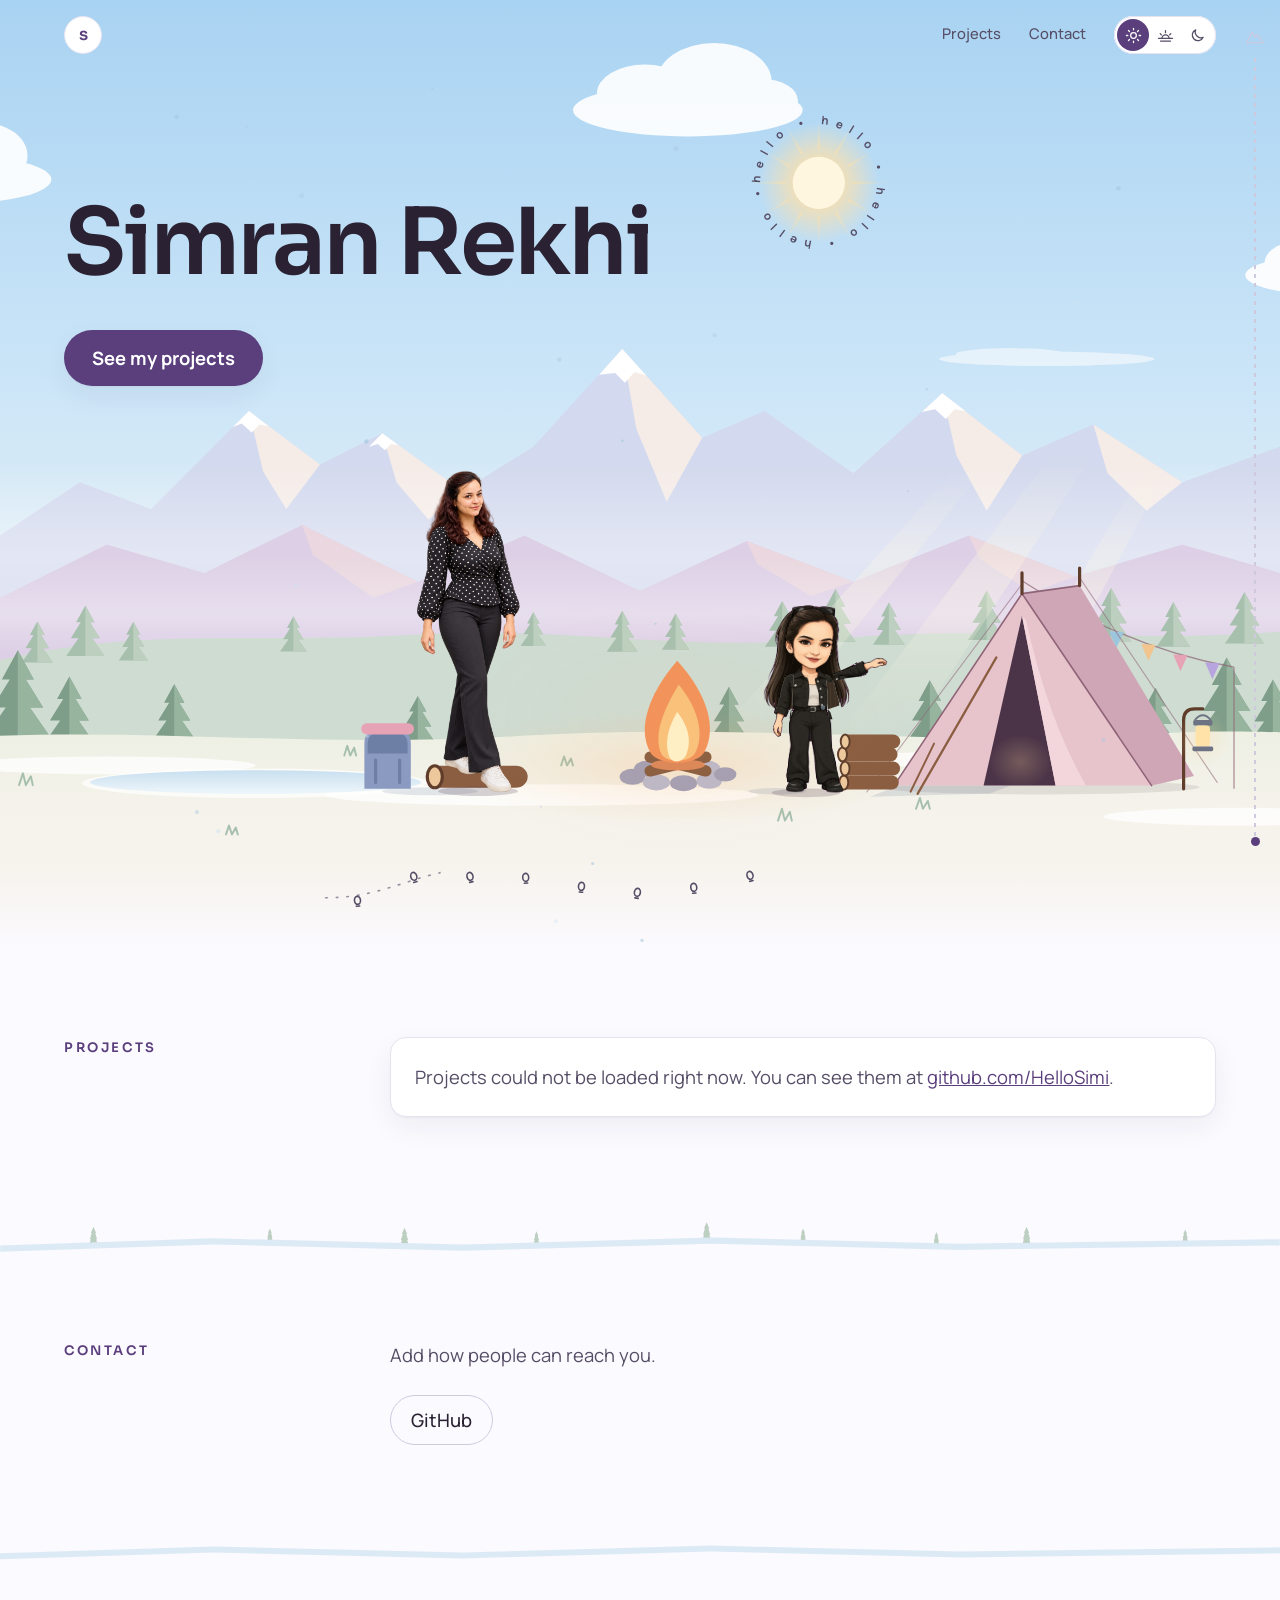
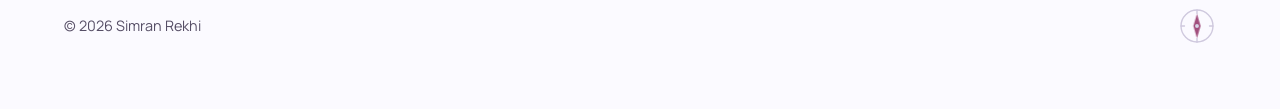
==== commit 5b87643f: "Add shared camp routine for both characters and day, evening and night modes Co-authored-by: Simran " ====
--- a/index.html
+++ b/index.html
@@ -15,7 +15,7 @@
     (function () {
       var t = null;
       try { t = localStorage.getItem('theme'); } catch (e) {}
-      document.documentElement.setAttribute('data-theme', t === 'dark' ? 'dark' : 'light');
+      document.documentElement.setAttribute('data-theme', t === 'dark' || t === 'evening' ? t : 'light');
     })();
   </script>
   <link rel="preload" as="image" href="images/avatar.png">
@@ -60,10 +60,25 @@
         <a href="#projects">Projects</a>
         <a href="#contact">Contact</a>
       </nav>
-      <button class="theme-toggle" id="theme-toggle" type="button" aria-label="Dark theme" aria-pressed="false">
-        <svg class="moon" viewBox="0 0 24 24" aria-hidden="true"><path d="M20 14.5A8 8 0 0 1 9.5 4a8 8 0 1 0 10.5 10.5z"/></svg>
-        <svg class="sun" viewBox="0 0 24 24" aria-hidden="true"><circle cx="12" cy="12" r="4"/><path d="M12 2v2M12 20v2M4.9 4.9l1.4 1.4M17.7 17.7l1.4 1.4M2 12h2M20 12h2M4.9 19.1l1.4-1.4M17.7 6.3l1.4-1.4"/></svg>
-      </button>
+      <fieldset class="daytime" id="daytime">
+        <legend class="sr-only">Time of day</legend>
+        <span class="daytime-thumb" aria-hidden="true"></span>
+        <label title="Day">
+          <input type="radio" name="daytime" value="light">
+          <svg viewBox="0 0 24 24" aria-hidden="true" focusable="false"><circle cx="12" cy="12" r="4"/><path d="M12 2v2M12 20v2M4.9 4.9l1.4 1.4M17.7 17.7l1.4 1.4M2 12h2M20 12h2M4.9 19.1l1.4-1.4M17.7 6.3l1.4-1.4"/></svg>
+          <span class="sr-only">Day</span>
+        </label>
+        <label title="Evening">
+          <input type="radio" name="daytime" value="evening">
+          <svg viewBox="0 0 24 24" aria-hidden="true" focusable="false"><path d="M7 16a5 5 0 0 1 10 0"/><path d="M2 16h20M5 20h14M12 5v3M4.6 9.6l1.5 1.5M19.4 9.6l-1.5 1.5"/></svg>
+          <span class="sr-only">Evening</span>
+        </label>
+        <label title="Night">
+          <input type="radio" name="daytime" value="dark">
+          <svg viewBox="0 0 24 24" aria-hidden="true" focusable="false"><path d="M20 14.5A8 8 0 0 1 9.5 4a8 8 0 1 0 10.5 10.5z"/></svg>
+          <span class="sr-only">Night</span>
+        </label>
+      </fieldset>
     </div>
   </header>
 
@@ -71,10 +86,26 @@
     <div class="scene-band">
       <section class="hero">
         <svg class="sky-art" viewBox="0 0 1440 520" preserveAspectRatio="xMidYMin slice" aria-hidden="true">
+          <defs>
+            <linearGradient id="g-shoot" gradientUnits="userSpaceOnUse" x1="-110" y1="0" x2="0" y2="0">
+              <stop offset="0" stop-color="#fff" stop-opacity="0"/><stop offset="1" stop-color="#fff" stop-opacity=".95"/>
+            </linearGradient>
+          </defs>
           <g class="sc-stars">
-            <circle cx="188" cy="54" r="1.7"/><circle cx="366" cy="122" r="1.2"/><circle cx="610" cy="40" r="1.5"/>
-            <circle cx="842" cy="98" r="1.2"/><circle cx="1032" cy="48" r="1.8"/><circle cx="1228" cy="126" r="1.2"/>
-            <circle cx="1354" cy="62" r="1.4"/><circle cx="508" cy="180" r="1.1"/><circle cx="74" cy="160" r="1.3"/>
+            <g class="stars">
+              <circle cx="188" cy="54" r="1.7"/><circle cx="366" cy="122" r="1.2"/><circle cx="610" cy="40" r="1.5"/>
+              <circle cx="842" cy="98" r="1.2"/><circle cx="1032" cy="48" r="1.8"/><circle cx="1228" cy="126" r="1.2"/>
+              <circle cx="1354" cy="62" r="1.4"/><circle cx="508" cy="180" r="1.1"/><circle cx="74" cy="160" r="1.3"/>
+              <circle cx="276" cy="20" r="1"/><circle cx="452" cy="74" r="1"/><circle cx="726" cy="150" r="1"/>
+              <circle cx="934" cy="24" r="1.1"/><circle cx="1120" cy="170" r="1"/><circle cx="1300" cy="200" r="1"/>
+              <circle cx="40" cy="70" r="1"/><circle cx="680" cy="214" r="0.9"/><circle cx="1400" cy="130" r="1"/>
+            </g>
+            <g class="twinkle">
+              <circle cx="300" cy="96" r="1.6"/><circle cx="790" cy="56" r="1.5"/><circle cx="1180" cy="84" r="1.7"/>
+              <circle cx="560" cy="124" r="1.3"/><circle cx="1390" cy="34" r="1.4"/>
+            </g>
+            <g transform="translate(1180 40) rotate(158)"><line class="shoot sh1" x1="-110" y1="0" x2="0" y2="0" stroke="url(#g-shoot)"/></g>
+            <g transform="translate(520 30) rotate(148)"><line class="shoot sh2" x1="-110" y1="0" x2="0" y2="0" stroke="url(#g-shoot)"/></g>
           </g>
           <g class="clouds">
             <g transform="translate(150 150)"><g class="cloud c1">
@@ -86,6 +117,7 @@
             <g transform="translate(1290 230)"><g class="cloud c3">
               <ellipse cx="0" cy="0" rx="64" ry="16"/><ellipse cx="-20" cy="-10" rx="28" ry="18"/><ellipse cx="16" cy="-16" rx="32" ry="22"/>
             </g></g>
+            <g transform="translate(1060 300)"><g class="cloud wisp w2"><ellipse cx="0" cy="0" rx="90" ry="6"/><ellipse cx="-30" cy="-4" rx="46" ry="5"/></g></g>
           </g>
           <g class="birds">
             <g transform="translate(0 168)"><g class="bird b1"><path d="M-20 0 Q-10 -12 0 0 Q10 -12 20 0"/></g></g>
@@ -95,10 +127,18 @@
         </svg>
 
         <svg class="badge" viewBox="0 0 200 200" aria-hidden="true">
-          <defs><path id="circle" d="M100,100 m-76,0 a76,76 0 1,1 152,0 a76,76 0 1,1 -152,0"/></defs>
-          <radialGradient id="g-sun"><stop offset=".45" stop-color="rgb(var(--sun-halo))" stop-opacity=".8"/><stop offset="1" stop-color="rgb(var(--sun-halo))" stop-opacity="0"/></radialGradient>
+          <defs>
+            <path id="circle" d="M100,100 m-76,0 a76,76 0 1,1 152,0 a76,76 0 1,1 -152,0"/>
+            <radialGradient id="g-sun"><stop offset=".45" stop-color="rgb(var(--sun-halo))" stop-opacity=".8"/><stop offset="1" stop-color="rgb(var(--sun-halo))" stop-opacity="0"/></radialGradient>
+            <radialGradient id="g-ray" gradientUnits="userSpaceOnUse" cx="100" cy="100" r="100"><stop offset=".4" stop-color="rgb(var(--sun-halo))" stop-opacity=".9"/><stop offset="1" stop-color="rgb(var(--sun-halo))" stop-opacity="0"/></radialGradient>
+          </defs>
+          <g class="rays"><path fill="url(#g-ray)" d="M143.9 97.8L198.0 100.0L143.9 102.2ZM139.2 120.1L172.7 142.0L137.0 123.9ZM123.9 137.0L149.0 184.9L120.1 139.2ZM102.2 143.9L100.0 184.0L97.8 143.9ZM79.9 139.2L51.0 184.9L76.1 137.0ZM63.0 123.9L27.3 142.0L60.8 120.1ZM56.1 102.2L2.0 100.0L56.1 97.8ZM60.8 79.9L27.3 58.0L63.0 76.1ZM76.1 63.0L51.0 15.1L79.9 60.8ZM97.8 56.1L100.0 16.0L102.2 56.1ZM120.1 60.8L149.0 15.1L123.9 63.0ZM137.0 76.1L172.7 58.0L139.2 79.9Z"/></g>
           <circle class="halo" cx="100" cy="100" r="78" fill="url(#g-sun)"/>
           <circle class="dot" cx="100" cy="100" r="34"/>
+          <g class="moon-face">
+            <path class="moon-shade" d="M112 69 A34 34 0 0 1 112 131 A40 40 0 0 0 112 69 Z"/>
+            <circle cx="88" cy="90" r="6.5"/><circle cx="104" cy="112" r="4.5"/><circle cx="106" cy="84" r="3"/><circle cx="82" cy="112" r="2.6"/>
+          </g>
           <g class="spin">
             <text><textPath href="#circle" id="badge-text" textLength="470" lengthAdjust="spacing"></textPath></text>
           </g>
@@ -110,18 +150,41 @@
               <path d="M0 -62 L12 -40 L6 -40 L19 -19 L9 -19 L25 4 L-25 4 L-9 -19 L-19 -19 L-6 -40 L-12 -40 Z"/>
               <path fill="var(--lit)" d="M0 -62 L12 -40 L6 -40 L19 -19 L9 -19 L25 4 L0 4 Z"/>
             </g>
+            <linearGradient id="g-haze" x1="0" y1="0" x2="0" y2="1">
+              <stop offset="0" stop-color="var(--haze)" stop-opacity="0"/><stop offset=".6" stop-color="var(--haze)" stop-opacity=".75"/><stop offset="1" stop-color="var(--haze)" stop-opacity="0"/>
+            </linearGradient>
+            <linearGradient id="g-shaft" x1="0" y1="0" x2="0" y2="1">
+              <stop offset="0" stop-color="var(--shaft)" stop-opacity="0"/><stop offset=".45" stop-color="var(--shaft)" stop-opacity=".55"/><stop offset="1" stop-color="var(--shaft)" stop-opacity="0"/>
+            </linearGradient>
+            <radialGradient id="g-gust"><stop offset="0" stop-color="#fff" stop-opacity=".9"/><stop offset="1" stop-color="#fff" stop-opacity="0"/></radialGradient>
+            <radialGradient id="g-fly"><stop offset="0" stop-color="var(--fly)" stop-opacity=".9"/><stop offset="1" stop-color="var(--fly)" stop-opacity="0"/></radialGradient>
           </defs>
           <g class="sc-far">
             <path class="shade" d="M0 330 L90 270 L170 300 L280 190 L360 250 L430 215 L520 280 L600 230 L700 120 L790 220 L860 190 L960 260 L1060 170 L1150 240 L1230 205 L1330 270 L1440 230 L1440 560 L0 560 Z"/>
             <path class="lit" d="M280 190 L360 250 L322 300 L296 258 Z M430 215 L520 280 L482 312 L446 270 Z M700 120 L790 220 L750 292 L716 210 Z M1060 170 L1150 240 L1110 302 L1076 240 Z M1230 205 L1330 270 L1290 302 L1246 260 Z"/>
             <path class="cap" d="M700 120 L727 150 L714 146 L703 158 L692 147 L674 149 Z M280 190 L302 207 L292 205 L283 214 L272 204 L262 208 Z M1060 170 L1086 190 L1074 188 L1064 199 L1052 188 L1037 191 Z M430 215 L448 228 L440 227 L433 234 L425 227 L415 230 Z"/>
-          </g>
+            <g class="gusts">
+              <ellipse class="gust g1" cx="690" cy="128" rx="80" ry="9" fill="url(#g-gust)"/>
+              <ellipse class="gust g2" cx="1050" cy="178" rx="70" ry="8" fill="url(#g-gust)"/>
+              <ellipse class="gust g3" cx="276" cy="198" rx="64" ry="7" fill="url(#g-gust)"/>
+            </g>
+          </g>
+          <rect class="haze" x="0" y="250" width="1440" height="170" fill="url(#g-haze)"/>
           <g class="sc-mid">
             <path d="M0 400 L120 340 L230 372 L340 318 L470 382 L590 330 L720 392 L840 336 L960 382 L1090 330 L1210 376 L1330 340 L1440 372 L1440 560 L0 560 Z"/>
             <path class="lit" d="M340 318 L470 382 L420 400 L352 352 Z M840 336 L960 382 L912 398 L852 362 Z M1090 330 L1210 376 L1160 394 L1102 356 Z"/>
           </g>
+          <rect class="haze h2" x="0" y="352" width="1440" height="110" fill="url(#g-haze)"/>
           <g class="sc-near">
             <path d="M0 470 C 160 432 300 452 460 442 C 640 430 760 462 940 446 C 1120 430 1260 452 1440 438 L1440 560 L0 560 Z"/>
+            <g class="deer" transform="translate(0 447)">
+              <g class="deer-walk">
+                <path class="deer-legs" d="M-6 -6 V2 M-3.5 -6 V2 M5 -6 V2 M7.5 -6 V2"/>
+                <ellipse cx="1" cy="-8" rx="9" ry="4.2"/>
+                <path d="M-8 -10 l-2.4 1.6 l1.2 1"/>
+                <g class="deer-head"><path d="M6 -10 L9.5 -17 L10.5 -20.5 L12.2 -19 L15.6 -17.4 L15 -16 L11.6 -15.6 L9.4 -9 Z"/></g>
+              </g>
+            </g>
           </g>
           <g class="sc-trees">
             <use href="#pn" transform="translate(42 470) scale(.7)"/><use href="#pn" transform="translate(96 462) scale(.86)"/>
@@ -133,33 +196,70 @@
             <use href="#pn" transform="translate(1250 446) scale(.92)"/><use href="#pn" transform="translate(1320 452) scale(.76)"/>
             <use href="#pn" transform="translate(1400 448) scale(.88)"/>
           </g>
+          <g class="shafts">
+            <path class="shaft s1" d="M1190 230 L1236 230 L1020 560 L940 560 Z" fill="url(#g-shaft)"/>
+            <path class="shaft s2" d="M1290 250 L1316 250 L1150 560 L1104 560 Z" fill="url(#g-shaft)"/>
+            <path class="shaft s3" d="M1080 250 L1112 250 L860 560 L800 560 Z" fill="url(#g-shaft)"/>
+          </g>
           <g class="sc-fore">
-            <use href="#pn" transform="translate(20 552) scale(1.5)"/><use href="#pn" transform="translate(78 560) scale(1.15)"/>
-            <use href="#pn" transform="translate(196 556) scale(.95)"/><use href="#pn" transform="translate(470 560) scale(.8)"/>
-            <use href="#pn" transform="translate(820 556) scale(.9)"/><use href="#pn" transform="translate(1046 558) scale(1.05)"/>
-            <use href="#pn" transform="translate(1210 556) scale(1.2)"/><use href="#pn" transform="translate(1300 560) scale(.95)"/>
-            <use href="#pn" transform="translate(1380 554) scale(1.4)"/><use href="#pn" transform="translate(1432 560) scale(1.1)"/>
+            <g transform="translate(20 552) scale(1.5)"><use class="sw" href="#pn"/></g><g transform="translate(78 560) scale(1.15)"><use class="sw" href="#pn"/></g>
+            <g transform="translate(196 556) scale(.95)"><use class="sw" href="#pn"/></g><g transform="translate(470 560) scale(.8)"><use class="sw" href="#pn"/></g>
+            <g transform="translate(820 556) scale(.9)"><use class="sw" href="#pn"/></g><g transform="translate(1046 558) scale(1.05)"><use class="sw" href="#pn"/></g>
+            <g transform="translate(1210 556) scale(1.2)"><use class="sw" href="#pn"/></g><g transform="translate(1300 560) scale(.95)"><use class="sw" href="#pn"/></g>
+            <g transform="translate(1380 554) scale(1.4)"><use class="sw" href="#pn"/></g><g transform="translate(1432 560) scale(1.1)"><use class="sw" href="#pn"/></g>
+            <circle class="clump k1" cx="1196" cy="514" r="3.4"/>
+            <circle class="clump k2" cx="36" cy="500" r="3"/>
+          </g>
+          <g class="flies">
+            <g transform="translate(240 500)"><g class="fly f1"><circle r="7" fill="url(#g-fly)"/><circle class="core" r="1.6"/></g></g>
+            <g transform="translate(560 512)"><g class="fly f2"><circle r="7" fill="url(#g-fly)"/><circle class="core" r="1.6"/></g></g>
+            <g transform="translate(132 530)"><g class="fly f3"><circle r="7" fill="url(#g-fly)"/><circle class="core" r="1.6"/></g></g>
+            <g transform="translate(1340 500)"><g class="fly f4"><circle r="7" fill="url(#g-fly)"/><circle class="core" r="1.6"/></g></g>
           </g>
         </svg>
 
         <div class="meadow" aria-hidden="true">
           <svg viewBox="0 0 1440 140" preserveAspectRatio="xMidYMin slice">
-            <defs><linearGradient id="g-meadow" x1="0" y1="0" x2="0" y2="1"><stop offset="0" stop-color="var(--meadow-top)"/><stop offset=".7" stop-color="var(--meadow)"/></linearGradient></defs>
+            <defs>
+              <linearGradient id="g-meadow" x1="0" y1="0" x2="0" y2="1"><stop offset="0" stop-color="var(--meadow-top)"/><stop offset=".7" stop-color="var(--meadow)"/></linearGradient>
+              <linearGradient id="g-pond" x1="0" y1="0" x2="0" y2="1"><stop offset="0" stop-color="var(--pond-1)"/><stop offset="1" stop-color="var(--pond-2)"/></linearGradient>
+            </defs>
             <path fill="url(#g-meadow)" d="M0 14 C200 -2 380 24 600 10 C820 -4 1040 22 1240 8 C1340 2 1400 10 1440 6 V140 H0 Z"/>
             <g class="drift">
               <ellipse cx="180" cy="40" rx="150" ry="9"/><ellipse cx="620" cy="70" rx="220" ry="11"/>
               <ellipse cx="1080" cy="34" rx="180" ry="8"/><ellipse cx="1330" cy="92" rx="140" ry="9"/>
             </g>
+            <g class="pond">
+              <ellipse class="pond-rim" cx="330" cy="58" rx="176" ry="15"/>
+              <ellipse cx="330" cy="57" rx="168" ry="12" fill="url(#g-pond)"/>
+              <path class="shim m1" d="M232 54 h46"/><path class="shim m2" d="M340 60 h70"/><path class="shim m3" d="M430 55 h30"/>
+            </g>
+            <g class="rabbit" transform="translate(0 92)"><g class="run">
+              <g class="hop">
+                <ellipse cx="0" cy="-5" rx="7" ry="5"/><circle cx="6" cy="-9" r="3.4"/>
+                <ellipse cx="5.2" cy="-15" rx="1.3" ry="4.4" transform="rotate(-12 5.2 -15)"/><ellipse cx="7.6" cy="-15" rx="1.3" ry="4.4" transform="rotate(10 7.6 -15)"/>
+                <circle class="tail" cx="-7" cy="-6" r="2"/>
+              </g>
+            </g></g>
             <g class="tufts">
               <path d="M90 60 l4 -12 l3 12 l5 -9 l2 9"/><path d="M420 30 l3 -10 l3 10 l4 -8 l2 8"/>
               <path d="M860 96 l4 -12 l3 12 l5 -9 l2 9"/><path d="M1190 58 l3 -10 l3 10 l4 -8 l2 8"/>
               <path d="M300 110 l3 -9 l3 9 l4 -7 l2 7"/><path d="M1400 30 l3 -10 l3 10 l4 -8 l2 8"/>
+              <path d="M640 40 l3 -9 l3 9 l4 -7 l2 7"/><path d="M1000 84 l4 -11 l3 11 l5 -8 l2 8"/>
+            </g>
+            <g class="sparkle">
+              <path d="M160 30 l1.4 -4 l1.4 4 l4 1.4 l-4 1.4 l-1.4 4 l-1.4 -4 l-4 -1.4 z"/>
+              <path d="M520 84 l1.2 -3.4 l1.2 3.4 l3.4 1.2 l-3.4 1.2 l-1.2 3.4 l-1.2 -3.4 l-3.4 -1.2 z"/>
+              <path d="M760 30 l1.4 -4 l1.4 4 l4 1.4 l-4 1.4 l-1.4 4 l-1.4 -4 l-4 -1.4 z"/>
+              <path d="M1100 64 l1.2 -3.4 l1.2 3.4 l3.4 1.2 l-3.4 1.2 l-1.2 3.4 l-1.2 -3.4 l-3.4 -1.2 z"/>
+              <path d="M1320 40 l1.4 -4 l1.4 4 l4 1.4 l-4 1.4 l-1.4 4 l-1.4 -4 l-4 -1.4 z"/>
+              <path d="M60 104 l1.2 -3.4 l1.2 3.4 l3.4 1.2 l-3.4 1.2 l-1.2 3.4 l-1.2 -3.4 l-3.4 -1.2 z"/>
             </g>
           </svg>
         </div>
 
-        <svg class="camp-stage" viewBox="0 0 1000 600" role="img" aria-labelledby="camp-title">
-          <title id="camp-title">Cartoon of Simran at a mountain campsite in the afternoon, tending the campfire beside her tent</title>
+        <svg class="camp-stage" viewBox="0 0 1120 600" role="img" aria-labelledby="camp-title">
+          <title id="camp-title">Simran and her cartoon avatar at a mountain campsite, sharing the campfire beside their tent</title>
           <defs>
             <clipPath id="cp-body"><path d="M0 0 H413 V495 L375 490 L364 465 L352 425 L340 375 L330 338 L300 338 L304 390 L308 430 L306 470 L306 505 L310 524 L134 524 L137 500 L139 470 L140 430 L142 380 L143 338 L104 338 L98 362 L88 394 L76 432 L66 462 L58 490 L55 512 L0 512 Z"/></clipPath>
             <clipPath id="cp-arm-l"><path d="M104 338 L143 338 L142 380 L140 430 L139 470 L137 500 L134 520 L128 538 L110 546 L104 560 L104 600 L101 625 L94 639 L78 640 L63 630 L57 612 L58 585 L64 562 L68 542 L60 532 L55 512 L58 490 L66 462 L76 432 L88 394 L98 362 Z"/></clipPath>
@@ -172,8 +272,13 @@
               <stop offset="0" stop-color="#c78a63"/><stop offset=".55" stop-color="#e8ad86"/><stop offset="1" stop-color="#f2b991"/>
             </linearGradient>
             <radialGradient id="g-firelight">
-              <stop offset="0" stop-color="rgb(var(--fire-light))" stop-opacity=".5"/>
+              <stop offset="0" stop-color="rgb(var(--fire-light))" stop-opacity=".5"/>
               <stop offset=".45" stop-color="rgb(var(--fire-light))" stop-opacity=".22"/>
+              <stop offset="1" stop-color="rgb(var(--fire-light))" stop-opacity="0"/>
+            </radialGradient>
+            <radialGradient id="g-spill">
+              <stop offset="0" stop-color="rgb(var(--fire-light))" stop-opacity=".9"/>
+              <stop offset=".5" stop-color="rgb(var(--fire-light))" stop-opacity=".35"/>
               <stop offset="1" stop-color="rgb(var(--fire-light))" stop-opacity="0"/>
             </radialGradient>
             <radialGradient id="g-glow">
@@ -186,55 +291,74 @@
             </g>
           </defs>
 
-          <ellipse class="fire-light" cx="262" cy="540" rx="270" ry="70" fill="url(#g-firelight)"/>
-          <ellipse class="ground-shade" cx="722" cy="554" rx="200" ry="9"/>
-
-          <g class="bunting">
-            <path class="line" d="M965 404 V556"/>
-            <path class="line" d="M700 296 Q830 380 965 404"/>
-            <g class="flags">
-              <path class="f1" d="M730 320 L748 321 L739 341 Z"/><path class="f2" d="M770 341 L788 342 L779 362 Z"/>
-              <path class="f3" d="M809 359 L827 360 L818 380 Z"/><path class="f4" d="M849 375 L867 376 L858 396 Z"/>
-              <path class="f1" d="M889 388 L907 389 L898 409 Z"/><path class="f2" d="M929 398 L947 399 L938 419 Z"/>
-            </g>
-          </g>
-
-          <g class="tent">
-            <path class="guy" d="M700 300 L506 560 M772 292 L944 548"/>
-            <path class="side" d="M700 312 L772 302 L915 540 L862 552 Z"/>
-            <path class="front" d="M700 312 L540 552 L862 552 Z"/>
-            <path class="inside" d="M700 340 L652 552 L742 552 Z"/>
-            <ellipse class="tent-glow" cx="698" cy="522" rx="40" ry="34" fill="url(#g-glow)"/>
-            <path class="flap" d="M700 340 L742 552 L780 552 Q732 468 705 345 Z"/>
-            <path class="seam" d="M700 312 L540 552 M700 312 L862 552 M700 312 L772 302"/>
-            <path class="pole" d="M700 312 V286 M772 302 V280"/>
-          </g>
-
-          <g class="lantern">
-            <path class="post" d="M902 556 V470 Q902 456 916 456 H926"/>
-            <g class="swing">
-              <circle class="lamp-glow" cx="926" cy="494" r="34" fill="url(#g-glow)"/>
-              <path class="handle" d="M916 470 Q926 458 936 470"/>
-              <rect class="cap" x="914" y="470" width="24" height="7" rx="2"/>
-              <rect class="glass" x="917" y="477" width="18" height="26" rx="4"/>
-              <rect class="cap" x="913" y="503" width="26" height="6" rx="2"/>
-            </g>
-          </g>
-
-          <g class="woodpile">
-            <g class="wood"><use href="#log" transform="translate(498 546)"/><use href="#log" transform="translate(500 524)"/><use href="#log" transform="translate(496 502)"/><use href="#log" transform="translate(502 480)"/></g>
-          </g>
-
-          <g class="seat"><use href="#log" transform="translate(132 541) scale(1.35 1.25)"/></g>
-
-          <g class="backpack">
+          <ellipse class="fire-light" cx="400" cy="528" rx="300" ry="74" fill="url(#g-firelight)"/>
+
+          <g class="casts">
+            <path class="cast tent-cast" d="M676 552 L816 552 L790 562 L640 566 Z"/>
+            <g transform="translate(150 559)"><ellipse class="cast" cx="-60" cy="0" rx="60" ry="5"/></g>
+            <g class="simi-cast" transform="translate(560 559)"><ellipse class="cast" cx="-36" cy="0" rx="36" ry="4"/></g>
+          </g>
+
+          <g transform="translate(130 0)">
+            <ellipse class="ground-shade" cx="722" cy="554" rx="200" ry="9"/>
+            <g class="bunting">
+              <path class="line" d="M965 404 V556"/>
+              <path class="line" d="M700 296 Q830 380 965 404"/>
+              <g class="flags">
+                <path class="f1" d="M730 320 L748 321 L739 341 Z"/><path class="f2" d="M770 341 L788 342 L779 362 Z"/>
+                <path class="f3" d="M809 359 L827 360 L818 380 Z"/><path class="f4" d="M849 375 L867 376 L858 396 Z"/>
+                <path class="f1" d="M889 388 L907 389 L898 409 Z"/><path class="f2" d="M929 398 L947 399 L938 419 Z"/>
+              </g>
+            </g>
+
+            <g class="tent">
+              <path class="guy" d="M700 300 L506 560 M772 292 L944 548"/>
+              <path class="side" d="M700 312 L772 302 L915 540 L862 552 Z"/>
+              <path class="front" d="M700 312 L540 552 L862 552 Z"/>
+              <path class="inside" d="M700 340 L652 552 L742 552 Z"/>
+              <ellipse class="tent-glow" cx="698" cy="522" rx="40" ry="34" fill="url(#g-glow)"/>
+              <path class="flap" d="M700 340 L742 552 L780 552 Q732 468 705 345 Z"/>
+              <path class="seam" d="M700 312 L540 552 M700 312 L862 552 M700 312 L772 302"/>
+              <path class="pole" d="M700 312 V286 M772 302 V280"/>
+            </g>
+
+            <g class="lander" transform="translate(772 280)">
+              <g class="lander-fly">
+                <g class="perched">
+                  <path class="tail" d="M-4 -3 L-10 0"/>
+                  <ellipse cx="0" cy="-5" rx="5.6" ry="3.6"/>
+                  <g class="peck"><circle cx="4.4" cy="-8.4" r="2.6"/><path d="M6.6 -8.8 L9.4 -8.2 L6.6 -7.4 Z"/></g>
+                </g>
+                <path class="wings" d="M-9 -6 Q-4.5 -12 0 -6 Q4.5 -12 9 -6"/>
+              </g>
+            </g>
+
+            <g class="lantern">
+              <path class="post" d="M902 556 V470 Q902 456 916 456 H926"/>
+              <g class="swing">
+                <circle class="lamp-glow" cx="926" cy="494" r="34" fill="url(#g-glow)"/>
+                <path class="handle" d="M916 470 Q926 458 936 470"/>
+                <rect class="cap" x="914" y="470" width="24" height="7" rx="2"/>
+                <rect class="glass" x="917" y="477" width="18" height="26" rx="4"/>
+                <rect class="cap" x="913" y="503" width="26" height="6" rx="2"/>
+              </g>
+            </g>
+          </g>
+
+          <g class="woodpile" transform="translate(640 557) scale(.8) translate(-499 -557)">
+            <g class="wood"><use href="#log" transform="translate(498 546)"/><use href="#log" transform="translate(500 524)"/><use href="#log" transform="translate(496 502)"/></g>
+          </g>
+
+          <g class="seat"><use href="#log" transform="translate(150 541) scale(1.35 1.25)"/></g>
+
+          <g class="backpack" transform="translate(-26 0)">
             <path class="pack" d="M34 556 V500 Q34 482 52 482 H74 Q92 482 92 500 V556 Z"/>
             <path class="flap-p" d="M38 500 Q38 486 54 486 H72 Q88 486 88 500 V512 H38 Z"/>
             <path class="strap" d="M48 520 V548 M78 520 V548"/>
             <rect class="roll" x="30" y="474" width="66" height="14" rx="7"/>
           </g>
 
-          <g class="fire">
+          <g class="fire" transform="translate(137 -14)">
             <g class="stones">
               <ellipse cx="224" cy="545" rx="16" ry="10"/><ellipse cx="300" cy="545" rx="16" ry="10"/>
               <ellipse cx="206" cy="555" rx="16" ry="10"/><ellipse cx="236" cy="562" rx="17" ry="10"/>
@@ -243,7 +367,6 @@
             <rect class="firelog" x="220" y="532" width="86" height="14" rx="7" transform="rotate(-14 263 539)"/>
             <rect class="firelog" x="220" y="532" width="86" height="14" rx="7" transform="rotate(14 263 539)"/>
             <ellipse class="embers" cx="263" cy="540" rx="34" ry="7"/>
-            <g class="thrown"><use href="#log"/></g>
             <g class="flames">
               <path class="fl fl-1" d="M262 410 C300 452 312 494 296 524 C286 542 238 542 228 524 C212 494 226 452 262 410 Z"/>
               <path class="fl fl-2" d="M234 450 C252 476 254 502 246 526 C230 522 222 500 234 450 Z"/>
@@ -254,12 +377,22 @@
               <circle cx="262" cy="470" r="2.6"/><circle cx="256" cy="476" r="2"/><circle cx="270" cy="468" r="2.2"/>
               <circle cx="262" cy="480" r="1.8"/><circle cx="252" cy="470" r="2.2"/><circle cx="274" cy="478" r="1.8"/>
             </g>
-            <g class="smoke"><circle cx="262" cy="392" r="10"/><circle cx="266" cy="380" r="8"/><circle cx="258" cy="386" r="9"/></g>
-          </g>
-
-          <ellipse class="simi-shadow" cx="380" cy="561" rx="54" ry="7"/>
-
-          <g class="simi" transform="translate(311 258.5) scale(.335)">
+            <g class="smoke">
+              <circle cx="262" cy="392" r="10"/><circle cx="266" cy="380" r="8"/><circle cx="258" cy="386" r="9"/>
+              <circle cx="262" cy="388" r="7"/><circle cx="264" cy="384" r="9"/>
+            </g>
+          </g>
+
+          <g class="camp-person">
+            <ellipse class="pers-shadow" cx="150" cy="559" rx="50" ry="6"/>
+            <g class="pers" transform="translate(-3.08 154.08) scale(.344)">
+              <g class="pers-move"><image href="images/photo.png" width="800" height="1200"/></g>
+            </g>
+          </g>
+
+          <ellipse class="simi-shadow" cx="560" cy="561" rx="42" ry="5.5"/>
+
+          <g class="simi" transform="translate(506.31 326) scale(.26)">
             <g class="mover">
               <path class="hairfill" d="M104 338 L143 338 L142 380 L140 430 L139 470 L136 500 L66 492 L66 462 L76 432 L88 394 L98 362 Z M300 338 L330 338 L340 375 L352 425 L362 462 L364 482 L310 500 L306 470 L308 430 L304 390 Z"/>
               <path class="strands" d="M95 372 Q86 430 80 488 M112 360 Q106 425 102 494 M128 356 Q126 430 124 497 M318 360 Q322 430 324 494 M334 368 Q342 430 348 488"/>
@@ -277,31 +410,34 @@
                   <path class="lash" d="M268 199 Q300 210 329 191 L337 185"/>
                 </g>
               </g>
-              <g class="arm-l">
-                <g class="p-stick">
-                  <path class="stick" d="M88 610 L-64 806"/>
-                  <ellipse class="mallow" cx="-60" cy="798" rx="20" ry="16" transform="rotate(-52 -60 798)"/>
-                  <ellipse class="mallow toast" cx="-60" cy="798" rx="20" ry="16" transform="rotate(-52 -60 798)"/>
-                </g>
-                <g class="p-log"><use href="#log" transform="translate(84 616) scale(2.3 2.2)"/></g>
-                <image href="images/avatar.png" width="413" height="900" clip-path="url(#cp-arm-l)"/>
-              </g>
-              <g class="arm-r">
-                <image href="images/avatar.png" width="413" height="900" clip-path="url(#cp-arm-r)"/>
-                <g class="p-mug" transform="translate(360 612) scale(1.3) translate(-360 -612)">
-                  <path class="steam" d="M346 572 q-8 -14 0 -28 q8 -14 0 -28"/>
-                  <path class="steam s2" d="M366 570 q-8 -14 0 -28 q8 -14 0 -28"/>
-                  <path class="mug-handle" d="M384 596 q20 0 20 18 q0 18 -20 18"/>
-                  <rect class="mug" x="334" y="584" width="52" height="58" rx="8"/>
-                  <ellipse class="mug-rim" cx="360" cy="586" rx="26" ry="6"/>
-                </g>
-              </g>
+              <g class="arm-l"><image href="images/avatar.png" width="413" height="900" clip-path="url(#cp-arm-l)"/></g>
+              <g class="arm-r"><image href="images/avatar.png" width="413" height="900" clip-path="url(#cp-arm-r)"/></g>
               <image href="images/avatar.png" width="413" height="900" clip-path="url(#cp-cap-l)"/>
               <image href="images/avatar.png" width="413" height="900" clip-path="url(#cp-cap-r)"/>
             </g>
           </g>
--
+
+          <g class="props">
+            <g class="pr pr-log"><use href="#log" transform="scale(.8)"/></g>
+            <g class="pr pr-stick-a">
+              <path class="stick" d="M-3 0 H64"/>
+              <g class="mallow-g"><ellipse class="mallow" cx="66" cy="0" rx="6.4" ry="5"/><ellipse class="mallow toast" cx="66" cy="0" rx="6.4" ry="5"/></g>
+            </g>
+            <g class="pr pr-stick-p p-only">
+              <path class="stick" d="M-5 0 H192"/>
+              <g class="mallow-g"><ellipse class="mallow" cx="194" cy="0" rx="7" ry="5.6"/><ellipse class="mallow toast" cx="194" cy="0" rx="7" ry="5.6"/></g>
+            </g>
+            <g class="pr pr-mug-a">
+              <g class="steam-g"><path class="steam" d="M10 -14 q-3 -5 0 -10 q3 -5 0 -10"/><path class="steam s2" d="M17 -15 q-3 -5 0 -10 q3 -5 0 -10"/></g>
+              <path class="mug-handle" d="M6 -6 q-7 0 -7 6 q0 6 7 6"/><rect class="mug" x="4" y="-10" width="18" height="20" rx="3"/><ellipse class="mug-rim" cx="13" cy="-9.6" rx="9" ry="2.2"/>
+            </g>
+            <g class="pr pr-mug-p p-only">
+              <g class="steam-g"><path class="steam" d="M10 -14 q-3 -5 0 -10 q3 -5 0 -10"/><path class="steam s2" d="M17 -15 q-3 -5 0 -10 q3 -5 0 -10"/></g>
+              <path class="mug-handle" d="M6 -6 q-7 0 -7 6 q0 6 7 6"/><rect class="mug" x="4" y="-10" width="18" height="20" rx="3"/><ellipse class="mug-rim" cx="13" cy="-9.6" rx="9" ry="2.2"/>
+            </g>
+          </g>
+
+          <g class="spill"><ellipse cx="400" cy="470" rx="300" ry="170" fill="url(#g-spill)"/></g>
         </svg>
 
         <div class="hero-text">
--- a/style.css
+++ b/style.css
@@ -26,19 +26,21 @@
   --ember: #f4b183;
   --ember-2: #ea8f5c;
 
-  /* the afternoon camp: sky, ridges, forest, meadow, tent and fire */
-  --sky-1: #c4dbef;
-  --sky-2: #e4e2f4;
-  --sky-3: #fbe4d2;
-  --sun: #fff3dc;
-  --sun-halo: 255, 214, 166;
+  /* the camp by day: sky, ridges, forest, meadow, tent and fire.
+     Evening and night below override the same names, so each time of day is one set. */
+  --sky-1: #a9d3f2;
+  --sky-2: #cde6f8;
+  --sky-3: #eef3f2;
+  --sun: #fff6df;
+  --sun-halo: 255, 224, 168;
   --cloud: #ffffff;
-  --cloud-o: 0.85;
+  --cloud-o: 0.92;
+  --star: #ffffff;
   --star-o: 0;
   --bird: #6a6380;
   --bird-o: 1;
-  --peak-shade: #d3d6ec;
-  --peak-lit: #f3dfd6;
+  --peak-shade: #d3d9ee;
+  --peak-lit: #f5ece8;
   --snowcap: #ffffff;
   --drift-o: 0.75;
   --range: #ddd0e6;
@@ -77,6 +79,33 @@
   --mug: #7aa3c6;
   --steam: #ffffff;
   --ground-shadow: rgba(60, 40, 60, 0.2);
+  --haze: #ffffff;
+  --haze-o: 0.5;
+  --shaft: #fffbe6;
+  --shaft-o: 0.6;
+  --ray-o: 0.5;
+  --gust-o: 0.85;
+  --fly: #fff3a6;
+  --fly-o: 0;
+  --sparkle: #ffffff;
+  --sparkle-o: 0;
+  --lamp-o: 0.3;
+  --tentglow-o: 0.25;
+  --glow-o: 0.05;
+  --cast: #5f6f92;
+  --cast-o: 0.16;
+  --cast-len: 1;
+  --pond-1: #c9e0f0;
+  --pond-2: #eef6fb;
+  --pond-rim: #ffffff;
+  --shimmer: #ffffff;
+  --smoke: #c7c2cf;
+  --critter: #8a6b58;
+  --critter-o: 1;
+  --moon-o: 0;
+  --moon-crater: #ddd3bd;
+  --orb-x: 0px;            /* where the sun or moon sits, relative to the badge's place */
+  --orb-y: -2vh;
   --header-h: 70px;
 
   /* spacing scale */
@@ -105,7 +134,105 @@
   --float: 8s;
 }
 
-/* optional night view; the light palette above is the default */
+/* evening: golden hour sliding into dusk. The page goes dark the same way night does. */
+:root[data-theme="evening"] {
+  color-scheme: dark;
+  --bg: #2a2233;
+  --bg-2: #322839;
+  --surface: #382d43;
+  --text: #fbf2f0;
+  --text-soft: #dccad2;
+  --accent: #f4b98e;
+  --accent-2: #f2a7c3;
+  --accent-ink: #2a2233;
+  --blush: #563c4c;
+  --lavender: #463652;
+  --ice: #3f3449;
+  --line: #4a3c55;
+  --line-strong: #6a5875;
+  --snow-a: 238, 200, 196;
+  --snow-b: 252, 228, 216;
+  --pine: #6c6a5c;
+  --pine-2: #57594e;
+  --dawn: #4a3446;
+  --ember: #f6b072;
+  --ember-2: #ec8d55;
+  --sky-1: #3d3b6c;
+  --sky-2: #8f5f88;
+  --sky-3: #f6a56e;
+  --sun: #ffd48e;
+  --sun-halo: 255, 168, 104;
+  --cloud: #f4b4a4;
+  --cloud-o: 0.8;
+  --star-o: 0.3;
+  --bird: #4a3a52;
+  --bird-o: 0.9;
+  --peak-shade: #7c6b96;
+  --peak-lit: #f2a98f;
+  --snowcap: #ffe1d2;
+  --drift-o: 0.45;
+  --range: #67588a;
+  --range-lit: #a97594;
+  --hill: #575472;
+  --forest-back: #454d60;
+  --forest-back-lit: #6e5f6c;
+  --forest: #343a48;
+  --forest-lit: #5c5160;
+  --meadow-top: #a2879c;
+  --meadow: #4f3f55;
+  --tent: #d497a4;
+  --tent-shade: #a47286;
+  --tent-flap: #e4b0b8;
+  --tent-in: #3a2434;
+  --tent-line: #6e4a5b;
+  --bark: #7a5038;
+  --bark-dark: #4f3222;
+  --log-end: #d9aa7c;
+  --stone: #8c7e95;
+  --stone-2: #76687f;
+  --fire-light: 255, 168, 98;
+  --fire-light-o: 0.65;
+  --lamp: #ffd998;
+  --steel: #5a5a6c;
+  --pack: #7383ab;
+  --pack-2: #5b6890;
+  --flag-1: #d98aa0;
+  --flag-2: #a491d0;
+  --flag-3: #86b2cc;
+  --flag-4: #ecb478;
+  --mug: #6f97bb;
+  --steam: #fff1e6;
+  --ground-shadow: rgba(40, 20, 40, 0.3);
+  --haze: #f7c3ae;
+  --haze-o: 0.45;
+  --shaft: #ffd59c;
+  --shaft-o: 0.4;
+  --ray-o: 0.35;
+  --gust-o: 0.6;
+  --fly-o: 0;
+  --sparkle: #ffe9d6;
+  --sparkle-o: 0.35;
+  --lamp-o: 0.75;
+  --tentglow-o: 0.6;
+  --glow-o: 0.14;
+  --cast: #3a2440;
+  --cast-o: 0.3;
+  --cast-len: 2.3;
+  --pond-1: #b98ba6;
+  --pond-2: #f0c0b4;
+  --pond-rim: #e9c9cf;
+  --shimmer: #fff0dc;
+  --smoke: #b4a0b0;
+  --critter: #4a3940;
+  --critter-o: 1;
+  --moon-o: 0;
+  --orb-x: 4vw;
+  --orb-y: clamp(140px, 26vh, 290px);
+  --shadow: 0 1px 2px rgba(0, 0, 0, 0.2), 0 10px 28px rgba(0, 0, 0, 0.25);
+  --shadow-lift: 0 2px 4px rgba(0, 0, 0, 0.25), 0 18px 40px rgba(0, 0, 0, 0.32);
+}
+
+/* night: the fire and lanterns carry the light */
 :root[data-theme="dark"] {
   color-scheme: dark;
   --bg: #241f2e;
@@ -132,8 +259,8 @@
   --sky-1: #17142a;
   --sky-2: #2b2342;
   --sky-3: #4d3550;
-  --sun: #f1ead8;
-  --sun-halo: 210, 200, 240;
+  --sun: #f6f0de;
+  --sun-halo: 214, 206, 246;
   --cloud: #3a3352;
   --cloud-o: 0.55;
   --star-o: 0.9;
@@ -172,9 +299,59 @@
   --mug: #5d85a8;
   --steam: #c9cde2;
   --ground-shadow: rgba(0, 0, 0, 0.35);
+  --star: #f3f0ff;
+  --haze: #3b3555;
+  --haze-o: 0.4;
+  --shaft-o: 0;
+  --ray-o: 0;
+  --gust-o: 0.3;
+  --fly-o: 1;
+  --sparkle: #e6ecff;
+  --sparkle-o: 1;
+  --lamp-o: 0.95;
+  --tentglow-o: 0.8;
+  --glow-o: 0.24;
+  --cast-o: 0;
+  --pond-1: #34344f;
+  --pond-2: #4a4b6c;
+  --pond-rim: #3e3c58;
+  --shimmer: #d9def5;
+  --smoke: #6e6880;
+  --critter: #1d1a26;
+  --critter-o: 0;
+  --moon-o: 1;
+  --orb-x: 13vw;
+  --orb-y: -1vh;
   --shadow: 0 1px 2px rgba(0, 0, 0, 0.2), 0 10px 28px rgba(0, 0, 0, 0.25);
   --shadow-lift: 0 2px 4px rgba(0, 0, 0, 0.25), 0 18px 40px rgba(0, 0, 0, 0.32);
 }
+
+/* Registered so the sky gradient and the light levels can glide between times of day.
+   Browsers without @property simply switch instantly. */
+@property --bg { syntax: "<color>"; inherits: true; initial-value: #fbfaff; }
+@property --sky-1 { syntax: "<color>"; inherits: true; initial-value: #a9d3f2; }
+@property --sky-2 { syntax: "<color>"; inherits: true; initial-value: #cde6f8; }
+@property --sky-3 { syntax: "<color>"; inherits: true; initial-value: #eef3f2; }
+@property --meadow { syntax: "<color>"; inherits: true; initial-value: #f6f3ec; }
+@property --meadow-top { syntax: "<color>"; inherits: true; initial-value: #eef0e4; }
+@property --star-o { syntax: "<number>"; inherits: true; initial-value: 0; }
+@property --cloud-o { syntax: "<number>"; inherits: true; initial-value: 0.92; }
+@property --bird-o { syntax: "<number>"; inherits: true; initial-value: 1; }
+@property --drift-o { syntax: "<number>"; inherits: true; initial-value: 0.75; }
+@property --fire-light-o { syntax: "<number>"; inherits: true; initial-value: 0.5; }
+@property --haze-o { syntax: "<number>"; inherits: true; initial-value: 0.5; }
+@property --shaft-o { syntax: "<number>"; inherits: true; initial-value: 0.6; }
+@property --ray-o { syntax: "<number>"; inherits: true; initial-value: 0.5; }
+@property --gust-o { syntax: "<number>"; inherits: true; initial-value: 0.85; }
+@property --fly-o { syntax: "<number>"; inherits: true; initial-value: 0; }
+@property --sparkle-o { syntax: "<number>"; inherits: true; initial-value: 0; }
+@property --lamp-o { syntax: "<number>"; inherits: true; initial-value: 0.3; }
+@property --tentglow-o { syntax: "<number>"; inherits: true; initial-value: 0.25; }
+@property --glow-o { syntax: "<number>"; inherits: true; initial-value: 0.05; }
+@property --cast-o { syntax: "<number>"; inherits: true; initial-value: 0.16; }
+@property --cast-len { syntax: "<number>"; inherits: true; initial-value: 1; }
+@property --critter-o { syntax: "<number>"; inherits: true; initial-value: 1; }
+@property --moon-o { syntax: "<number>"; inherits: true; initial-value: 0; }
 
 * { box-sizing: border-box; }
 
@@ -302,28 +479,63 @@
 }
 .top nav a:hover { color: var(--text); background-size: 100% 1px; }
 
-.theme-toggle {
+/* time of day: three radio buttons drawn as one pill, with a thumb that slides to the choice */
+.daytime {
+  position: relative;
+  display: flex;
+  flex: none;
+  min-width: 0;
+  margin: 0;
+  padding: 2px;
+  border: 1px solid var(--line);
+  border-radius: 999px;
+  background: var(--surface);
+}
+.daytime label {
+  position: relative;
+  z-index: 1;
   display: grid;
   place-items: center;
-  width: 38px;
-  height: 38px;
-  padding: 0;
-  border: 1px solid var(--line);
+  width: 32px;
+  height: 32px;
   border-radius: 50%;
-  background: var(--surface);
   color: var(--text-soft);
   cursor: pointer;
-  transition: border-color var(--t-fast), color var(--t-fast);
-}
-.theme-toggle:hover { border-color: var(--accent); color: var(--accent); }
-.theme-toggle svg { width: 17px; height: 17px; fill: none; stroke: currentColor; stroke-width: 1.8; stroke-linecap: round; }
-.theme-toggle .moon { display: none; }
-:root[data-theme="dark"] .theme-toggle .moon { display: block; }
-:root[data-theme="dark"] .theme-toggle .sun { display: none; }
-
-/* short cross fade while the theme switches */
-.theme-fade, .theme-fade *, .theme-fade *::before, .theme-fade *::after {
-  transition: background-color 0.35s ease, color 0.35s ease, border-color 0.35s ease, fill 0.35s ease, stroke 0.35s ease !important;
+  transition: color var(--t-fast);
+}
+.daytime label:hover { color: var(--accent); }
+.daytime input { position: absolute; inset: 0; width: 100%; height: 100%; margin: 0; opacity: 0; cursor: pointer; }
+.daytime svg { width: 17px; height: 17px; fill: none; stroke: currentColor; stroke-width: 1.8; stroke-linecap: round; stroke-linejoin: round; pointer-events: none; }
+.daytime label:has(input:focus-visible) { outline: 2px solid var(--accent); outline-offset: 2px; }
+@supports not selector(:has(a)) {
+  .daytime input:focus-visible { opacity: 1; outline: 2px solid var(--accent); outline-offset: 2px; border-radius: 50%; appearance: none; background: none; }
+}
+.daytime-thumb {
+  position: absolute;
+  top: 2px;
+  left: 2px;
+  width: 32px;
+  height: 32px;
+  border-radius: 50%;
+  background: var(--accent);
+  transition: transform 0.45s var(--ease);
+}
+:root[data-theme="evening"] .daytime-thumb { transform: translateX(32px); }
+:root[data-theme="dark"] .daytime-thumb { transform: translateX(64px); }
+:root:not([data-theme="evening"]):not([data-theme="dark"]) .daytime label:nth-of-type(1),
+:root[data-theme="evening"] .daytime label:nth-of-type(2),
+:root[data-theme="dark"] .daytime label:nth-of-type(3) { color: var(--accent-ink); }
+
+/* the time-of-day change: sky and light levels glide (registered above), colours fade */
+:root.tod-fade {
+  transition: --bg 1s ease, --sky-1 1s ease, --sky-2 1s ease, --sky-3 1s ease, --meadow 1s ease, --meadow-top 1s ease,
+    --star-o 1.2s ease, --cloud-o 1s ease, --bird-o 1s ease, --drift-o 1s ease, --fire-light-o 1s ease, --haze-o 1s ease,
+    --shaft-o 1s ease, --ray-o 1s ease, --gust-o 1s ease, --fly-o 1.2s ease, --sparkle-o 1.2s ease, --lamp-o 1s ease,
+    --tentglow-o 1s ease, --glow-o 1s ease, --cast-o 1s ease, --cast-len 1s ease, --critter-o 1s ease, --moon-o 1s ease,
+    background-color 1s ease !important;
+}
+.tod-fade body, .tod-fade body *, .tod-fade body *::before, .tod-fade body *::after {
+  transition: background-color 1s ease, color 1s ease, border-color 1s ease, fill 1s ease, stroke 1s ease, stop-color 1s ease !important;
 }
 
 #name {
@@ -585,7 +797,7 @@
   .js .rv { opacity: 1; transform: none; transition: none; }
   .js .repos.go .repo:not(.skel) { animation: none; }
   .repos, .repo, .repo:hover, .hiker { transform: none; transition: none; }
-  .theme-fade, .theme-fade *, .theme-fade *::before, .theme-fade *::after { transition: none !important; }
+  .daytime-thumb { transition: none; }
 }
 
 /* the scene layers drift at different rates as the band scrolls (JS sets --sy) */
@@ -715,8 +927,11 @@
   position: relative;
   isolation: isolate;
   overflow: clip;
-  background: linear-gradient(180deg, var(--meadow) 0%, var(--meadow) 55%, var(--bg) 100%);
-}
+  background: linear-gradient(180deg, var(--meadow) 0%, var(--meadow) calc(100% - var(--ground)), var(--bg) 100%);
+}
+/* the portrait now stands at the camp, so the trail gets its own strip of ground under the hero */
+.js .scene-band { padding-bottom: calc(var(--ground) - 7px); }
+.js .trek-trail { bottom: calc(var(--ground) * 0.1); }
 .snow { position: absolute; inset: 0; z-index: 2; width: 100%; height: 100%; pointer-events: none; }
 .ground { position: absolute; left: 0; right: 0; bottom: 0; z-index: 1; height: var(--ground); pointer-events: none; }
 
@@ -757,7 +972,7 @@
   z-index: 1;
   right: clamp(0px, 2vw, 40px);
   bottom: calc(var(--meadow-h) * 0.32);
-  width: min(64vw, 1000px);
+  width: min(70vw, 1120px);
   height: auto;
   overflow: visible;
 }
@@ -777,15 +992,32 @@
 .badge .dot { fill: var(--sun); }
 .badge .halo { opacity: 0.9; transform-box: fill-box; transform-origin: center; animation: halo 7s ease-in-out infinite; }
 .badge .spin { transform-origin: 100px 100px; animation: spin 40s linear infinite; }
+/* the badge is the sun by day and in the evening, and the moon at night */
+.badge { translate: var(--orb-x) var(--orb-y); }
+.badge .rays { opacity: var(--ray-o); transform-origin: 100px 100px; animation: spin 160s linear infinite; }
+.moon-face { opacity: var(--moon-o); fill: var(--moon-crater); }
+.moon-shade { opacity: 0.55; }
 
 /* sky */
-.sc-stars circle { fill: var(--snowcap); opacity: var(--star-o); }
+.sc-stars { opacity: var(--star-o); }
+.sc-stars circle { fill: var(--star); }
+.twinkle circle { transform-box: fill-box; transform-origin: center; animation: twinkle 3.6s ease-in-out infinite; }
+.twinkle circle:nth-child(2) { animation-duration: 4.4s; animation-delay: -1.2s; }
+.twinkle circle:nth-child(3) { animation-duration: 3.1s; animation-delay: -2.1s; }
+.twinkle circle:nth-child(4) { animation-duration: 5s; animation-delay: -0.6s; }
+.twinkle circle:nth-child(5) { animation-duration: 3.8s; animation-delay: -2.9s; }
+.shoot { stroke-width: 1.6; stroke-linecap: round; opacity: 0; animation: shoot 19s linear 3s infinite; }
+.sh2 { animation-duration: 31s; animation-delay: 11s; }
+:root:not([data-theme="dark"]) .shoot { visibility: hidden; }
 .cloud { fill: var(--cloud); opacity: var(--cloud-o); animation: drift 90s ease-in-out infinite alternate; }
 .c2 { animation-duration: 120s; animation-delay: -40s; }
 .c3 { animation-duration: 100s; animation-delay: -70s; }
-.bird { opacity: var(--bird-o); animation: fly 36s linear infinite; }
-.b2 { animation-duration: 44s; animation-delay: -14s; }
-.b3 { animation-duration: 40s; animation-delay: -27s; }
+.wisp { opacity: calc(var(--cloud-o) * 0.6); animation-duration: 150s; animation-delay: -30s; }
+.w2 { animation-duration: 130s; animation-delay: -95s; }
+/* birds cross now and then, not all the time */
+.bird { opacity: var(--bird-o); animation: fly 70s linear infinite; }
+.b2 { animation-duration: 92s; animation-delay: -20s; }
+.b3 { animation-duration: 81s; animation-delay: -52s; }
 .bird path { fill: none; stroke: var(--bird); stroke-width: 2.2; stroke-linecap: round; transform-box: fill-box; transform-origin: 50% 100%; animation: flap 0.5s ease-in-out infinite alternate; }
 
 /* ridges and forest; --lit paints the sunward half of each pine */
@@ -799,15 +1031,67 @@
 .sc-fore { fill: var(--forest); --lit: var(--forest-lit); }
 .hero-scene g { transition: transform 0.25s linear; }
 
+/* wind, haze, light and small lives in the scenery */
+.gusts { opacity: var(--gust-o); }
+.gust { opacity: 0; transform-box: fill-box; transform-origin: 0 50%; animation: gust 13s ease-in-out infinite; }
+.g2 { animation-duration: 17s; animation-delay: -6s; }
+.g3 { animation-duration: 21s; animation-delay: -11s; }
+.haze { opacity: var(--haze-o); }
+.haze.h2 { opacity: calc(var(--haze-o) * 0.8); }
+.shafts { opacity: var(--shaft-o); }
+.shaft { animation: shaft 9s ease-in-out infinite alternate; }
+.shaft.s2 { animation-duration: 12s; animation-delay: -4s; }
+.shaft.s3 { animation-duration: 10s; animation-delay: -7s; }
+.sw { transform-box: fill-box; transform-origin: 50% 100%; animation: sway 6s ease-in-out infinite; }
+.sc-fore > g:nth-child(odd) .sw { animation-duration: 7.4s; animation-delay: -2.2s; }
+.sc-fore > g:nth-child(3n) .sw { animation-duration: 5.2s; animation-delay: -3.6s; }
+.clump { fill: var(--snowcap); opacity: 0; transform-box: fill-box; transform-origin: center; animation: clump 23s ease-in infinite; }
+.clump.k2 { animation-duration: 31s; animation-delay: -9s; }
+.deer { fill: var(--critter); opacity: var(--critter-o); }
+.deer-legs { fill: none; stroke: var(--critter); stroke-width: 1.4; stroke-linecap: round; }
+.deer-walk { opacity: 0; animation: deer 84s linear infinite; }
+.deer-head { transform-origin: 7px -10px; animation: graze 84s ease-in-out infinite; }
+.flies { opacity: var(--fly-o); }
+.fly { animation: wander 11s ease-in-out infinite alternate, blink 2.8s ease-in-out infinite; }
+.fly .core { fill: var(--fly); }
+.f2 { animation-duration: 14s, 3.4s; animation-delay: -5s, -1s; }
+.f3 { animation-duration: 9s, 2.2s; animation-delay: -3s, -1.7s; animation-direction: alternate-reverse, normal; }
+.f4 { animation-duration: 12s, 3s; animation-delay: -8s, -0.4s; }
+
 /* meadow */
 .drift ellipse { fill: var(--snowcap); opacity: var(--drift-o); }
+.pond-rim { fill: var(--pond-rim); opacity: 0.7; }
+.shim { fill: none; stroke: var(--shimmer); stroke-width: 2; stroke-linecap: round; opacity: 0; transform-box: fill-box; animation: glint 6s ease-in-out infinite; }
+.shim.m2 { animation-duration: 7.5s; animation-delay: -2.5s; }
+.shim.m3 { animation-duration: 5.2s; animation-delay: -4s; }
+.rabbit { fill: var(--critter); opacity: var(--critter-o); }
+.rabbit .tail { fill: var(--snowcap); }
+.run { opacity: 0; animation: run 58s linear 6s infinite; }
+.hop { animation: hop 0.5s ease-in-out infinite; }
+.sparkle { fill: var(--sparkle); opacity: var(--sparkle-o); }
+.sparkle path { transform-box: fill-box; transform-origin: center; animation: twinkle 4s ease-in-out infinite; }
+.sparkle path:nth-child(2n) { animation-duration: 5.2s; animation-delay: -1.8s; }
+.sparkle path:nth-child(3n) { animation-duration: 3.4s; animation-delay: -2.6s; }
 .trail-pines .mound { fill: var(--meadow-top); }
-.tufts path { fill: none; stroke: var(--forest-back); stroke-width: 2; stroke-linecap: round; stroke-linejoin: round; }
+.tufts path { fill: none; stroke: var(--forest-back); stroke-width: 2; stroke-linecap: round; stroke-linejoin: round; transform-box: fill-box; transform-origin: 50% 100%; animation: grass 3.2s ease-in-out infinite alternate; }
+.tufts path:nth-child(odd) { animation-duration: 4.1s; animation-delay: -1.3s; }
 
 /* camp props */
 .fire-light { opacity: var(--fire-light-o); transform-box: fill-box; transform-origin: center; animation: firelight 2.4s ease-in-out infinite; }
 .ground-shade { fill: var(--ground-shadow); opacity: 0.5; }
-.simi-shadow { fill: var(--ground-shadow); }
+.simi-shadow, .pers-shadow { fill: var(--ground-shadow); }
+/* long shadows thrown away from the sun; JS keeps the avatar's under her */
+.casts { opacity: var(--cast-o); }
+.cast { fill: var(--cast); transform-box: fill-box; transform-origin: 100% 50%; transform: scaleX(var(--cast-len)); }
+/* the fire's light falling on the camp and on both of them: a wash over the scene, not a filter on the pictures */
+.spill { opacity: var(--glow-o); pointer-events: none; }
+.spill ellipse { transform-box: fill-box; transform-origin: 50% 100%; animation: spill 1.9s ease-in-out infinite; }
+.lander { fill: var(--bird); opacity: var(--bird-o); }
+.lander-fly { opacity: 0; animation: lander 46s linear 8s infinite; }
+.lander .tail, .lander .wings { fill: none; stroke: var(--bird); stroke-width: 1.6; stroke-linecap: round; }
+.lander .perched { opacity: 0; animation: perch 46s linear 8s infinite; }
+.lander .wings { transform-box: fill-box; transform-origin: 50% 100%; animation: wings-show 46s linear 8s infinite, flap 0.16s ease-in-out infinite alternate; }
+.lander .peck { transform-origin: 2px -6px; animation: peck 46s linear 8s infinite; }
 .bunting .line { fill: none; stroke: var(--tent-line); stroke-width: 1.6; opacity: 0.7; }
 .flags { transform-box: view-box; transform-origin: 700px 296px; animation: bunt 6s ease-in-out infinite; }
 .f1 { fill: var(--flag-1); }
@@ -821,13 +1105,13 @@
 .tent .seam, .tent .guy { fill: none; stroke: var(--tent-line); stroke-width: 2; stroke-linecap: round; }
 .tent .guy { stroke-width: 1.4; opacity: 0.55; }
 .tent .pole { fill: none; stroke: var(--bark-dark); stroke-width: 4; stroke-linecap: round; }
-.tent-glow { opacity: 0.55; animation: glow 3.4s ease-in-out infinite; }
+.tent-glow { opacity: var(--tentglow-o); animation: tent-glow 3.4s ease-in-out infinite; }
 .lantern .post { fill: none; stroke: var(--bark-dark); stroke-width: 4; stroke-linecap: round; }
 .lantern .swing { transform-box: view-box; transform-origin: 926px 458px; animation: swing 4.2s ease-in-out infinite; }
 .lantern .handle { fill: none; stroke: var(--steel); stroke-width: 2.4; }
 .lantern .cap { fill: var(--steel); }
 .lantern .glass { fill: var(--lamp); }
-.lamp-glow { opacity: 0.6; animation: glow 2.8s ease-in-out infinite; }
+.lamp-glow { opacity: var(--lamp-o); animation: lamp-glow 2.8s ease-in-out infinite; }
 .backpack .pack { fill: var(--pack); }
 .backpack .flap-p { fill: var(--pack-2); }
 .backpack .strap { fill: none; stroke: var(--pack-2); stroke-width: 4; stroke-linecap: round; }
@@ -853,9 +1137,11 @@
 .sparks circle:nth-child(5) { --dx: -22px; animation-duration: 2.8s; animation-delay: 1.7s; }
 .sparks circle:nth-child(6) { --dx: 20px; animation-duration: 2.1s; animation-delay: 0.2s; }
 .fire.flare .sparks circle { animation-duration: 0.9s; }
-.smoke circle { fill: var(--stone); opacity: 0; transform-box: fill-box; transform-origin: center; animation: smoke 7s linear infinite; }
-.smoke circle:nth-child(2) { animation-delay: 2.3s; animation-duration: 8s; }
-.smoke circle:nth-child(3) { animation-delay: 4.6s; animation-duration: 9s; }
+.smoke circle { fill: var(--smoke); opacity: 0; transform-box: fill-box; transform-origin: center; animation: smoke 7s linear infinite; }
+.smoke circle:nth-child(2) { animation-delay: 1.4s; animation-duration: 8s; }
+.smoke circle:nth-child(3) { animation-delay: 2.8s; animation-duration: 9s; }
+.smoke circle:nth-child(4) { animation-delay: 4.2s; animation-duration: 7.6s; }
+.smoke circle:nth-child(5) { animation-delay: 5.6s; animation-duration: 8.4s; }
 
 /* the character: her own avatar art cut into pieces at the shoulders and hips, so her face is never redrawn */
 .simi .hairfill { fill: #3a2e24; }
@@ -863,15 +1149,19 @@
 .simi .cloth { fill: #272521; }
 .simi .lid { transform-box: fill-box; transform-origin: 50% 0; transform: scaleY(0); }
 .simi .lash { fill: none; stroke: #2a1a13; stroke-width: 3.2; stroke-linecap: round; }
-.p-stick, .p-log, .p-mug, .thrown { opacity: 0; }
-.stick { fill: none; stroke: var(--bark); stroke-width: 7; stroke-linecap: round; }
-.mallow { fill: #fffaf2; stroke: #e6d6c4; stroke-width: 3; }
+/* things they pass between them; script.js moves each one in stage coordinates */
+.pr { opacity: 0; }
+.stick { fill: none; stroke: var(--bark); stroke-width: 2.4; stroke-linecap: round; }
+.pr-stick-p .stick { stroke-width: 2.8; }
+.mallow { fill: #fffaf2; stroke: #e6d6c4; stroke-width: 1; }
 .mallow.toast { fill: #e3a464; stroke: #b9773e; opacity: 0; }
 .mug { fill: var(--mug); }
-.mug-rim { fill: #f4f2f8; stroke: var(--mug); stroke-width: 3; }
-.mug-handle { fill: none; stroke: var(--mug); stroke-width: 7; }
-.steam { fill: none; stroke: var(--steam); stroke-width: 4; stroke-linecap: round; opacity: 0; transform-box: fill-box; animation: steam 2.6s ease-in-out infinite; }
+.mug-rim { fill: #f4f2f8; stroke: var(--mug); stroke-width: 1.2; }
+.mug-handle { fill: none; stroke: var(--mug); stroke-width: 2.6; }
+.steam { fill: none; stroke: var(--steam); stroke-width: 1.6; stroke-linecap: round; opacity: 0; transform-box: fill-box; animation: steam 2.6s ease-in-out infinite; }
 .steam.s2 { animation-delay: 1.3s; }
+/* without script the portrait keeps its own place below, so she is not shown twice */
+html:not(.js) .camp-person, html:not(.js) .p-only { display: none; }
 
 /* the portrait stands a little way down the trail from the camp */
 .scene-band > .portrait {
@@ -905,11 +1195,83 @@
 
 @keyframes halo { 50% { transform: scale(1.1); opacity: 0.6; } }
 @keyframes drift { to { transform: translateX(140px); } }
-@keyframes fly { from { transform: translateX(-80px); } to { transform: translateX(1540px); } }
+@keyframes fly { 0% { transform: translateX(-80px); } 40%, 100% { transform: translateX(1540px); } }
+@keyframes twinkle { 0%, 100% { opacity: 0.25; transform: scale(0.7); } 50% { opacity: 1; transform: scale(1); } }
+@keyframes shoot {
+  0% { transform: translateX(0); opacity: 0; }
+  0.6% { opacity: 1; }
+  3.5% { transform: translateX(300px); opacity: 0; }
+  100% { transform: translateX(300px); opacity: 0; }
+}
+@keyframes gust {
+  0% { transform: translateX(-40px) scaleX(0.6); opacity: 0; }
+  12% { opacity: 0.9; }
+  32% { transform: translateX(120px) scaleX(1.3); opacity: 0; }
+  100% { transform: translateX(120px) scaleX(1.3); opacity: 0; }
+}
+@keyframes shaft { from { opacity: 0.45; } to { opacity: 1; } }
+@keyframes sway { 0%, 100% { transform: rotate(-0.6deg); } 50% { transform: rotate(1.4deg); } }
+@keyframes grass { from { transform: skewX(-4deg); } to { transform: skewX(9deg); } }
+@keyframes clump {
+  0%, 86% { transform: translate(0, 0); opacity: 0; }
+  87% { opacity: 0.95; }
+  95% { transform: translate(-4px, 44px) scale(0.85); opacity: 0.9; }
+  97%, 100% { transform: translate(-5px, 48px) scale(1.5, 0.35); opacity: 0; }
+}
+@keyframes deer {
+  0% { transform: translateX(150px); opacity: 0; }
+  2% { opacity: 1; }
+  20% { transform: translateX(300px); }
+  42% { transform: translateX(300px); }
+  56% { transform: translateX(420px); opacity: 1; }
+  58%, 100% { transform: translateX(420px); opacity: 0; }
+}
+@keyframes graze {
+  0%, 22% { transform: none; }
+  25%, 31% { transform: rotate(48deg); }
+  33%, 35% { transform: none; }
+  37%, 40% { transform: rotate(48deg); }
+  42%, 100% { transform: none; }
+}
+@keyframes wander {
+  0% { transform: translate(0, 0); }
+  33% { transform: translate(18px, -14px); }
+  66% { transform: translate(-10px, -26px); }
+  100% { transform: translate(14px, -6px); }
+}
+@keyframes blink { 0%, 100% { opacity: 0.15; } 50% { opacity: 1; } }
+@keyframes glint { 0%, 100% { transform: translateX(-10px); opacity: 0; } 50% { transform: translateX(14px); opacity: 0.85; } }
+@keyframes run {
+  0% { transform: translateX(-30px); opacity: 0; }
+  1% { opacity: 1; }
+  20% { transform: translateX(600px); opacity: 1; }
+  22%, 100% { transform: translateX(640px); opacity: 0; }
+}
+@keyframes hop { 0%, 100% { transform: translateY(0); } 45% { transform: translateY(-9px); } }
+@keyframes spill {
+  0%, 100% { opacity: 1; transform: scale(1); }
+  30% { opacity: 0.8; transform: scale(0.97, 1.03); }
+  65% { opacity: 0.92; transform: scale(1.02, 0.98); }
+}
+@keyframes lander {
+  0% { transform: translate(240px, -170px); opacity: 0; }
+  1% { opacity: 1; }
+  7% { transform: translate(0, 0); }
+  30% { transform: translate(0, 0); }
+  37% { transform: translate(-260px, -190px); opacity: 1; }
+  38%, 100% { transform: translate(-260px, -190px); opacity: 0; }
+}
+@keyframes perch { 0%, 6.6% { opacity: 0; } 7%, 30% { opacity: 1; } 30.4%, 100% { opacity: 0; } }
+@keyframes wings-show { 0%, 6.6% { opacity: 1; } 7%, 30% { opacity: 0; } 30.4%, 100% { opacity: 1; } }
+@keyframes peck {
+  0%, 11% { transform: none; } 12% { transform: rotate(30deg); } 13%, 15% { transform: none; }
+  16% { transform: rotate(30deg); } 17%, 22% { transform: none; } 23% { transform: rotate(26deg); } 24%, 100% { transform: none; }
+}
+@keyframes tent-glow { 50% { opacity: calc(var(--tentglow-o) * 0.6); } }
+@keyframes lamp-glow { 50% { opacity: calc(var(--lamp-o) * 0.6); } }
 @keyframes flap { to { transform: scaleY(0.25); } }
 @keyframes firelight { 50% { transform: scale(1.06, 1.1); opacity: calc(var(--fire-light-o) * 0.75); } }
 @keyframes bunt { 50% { transform: rotate(1.2deg); } }
-@keyframes glow { 50% { opacity: 0.32; } }
 @keyframes swing { 0%, 100% { transform: rotate(-3deg); } 50% { transform: rotate(3deg); } }
 @keyframes flick-a {
   0%, 100% { transform: scale(1, 1) skewX(0deg); }
@@ -932,15 +1294,17 @@
   12% { opacity: 1; }
   100% { transform: translate(var(--dx, 8px), -150px); opacity: 0; }
 }
+/* smoke rises, then the wind bends it away */
 @keyframes smoke {
   0% { transform: translate(0, 0) scale(0.6); opacity: 0; }
-  20% { opacity: 0.32; }
-  100% { transform: translate(-18px, -120px) scale(2.2); opacity: 0; }
+  15% { opacity: 0.34; }
+  50% { transform: translate(-12px, -62px) scale(1.4); }
+  100% { transform: translate(-74px, -138px) scale(2.5); opacity: 0; }
 }
 @keyframes steam {
-  0% { transform: translateY(6px); opacity: 0; }
+  0% { transform: translateY(2px); opacity: 0; }
   40% { opacity: 0.8; }
-  100% { transform: translateY(-22px); opacity: 0; }
+  100% { transform: translateY(-9px); opacity: 0; }
 }
 
 @media (max-width: 760px) {
@@ -956,18 +1320,23 @@
     order: 2;
     right: auto;
     bottom: auto;
-    width: 136%;
-    margin: var(--s3) -18% calc(var(--meadow-h) * 0.3);
+    width: 112%;
+    margin: var(--s4) -4% calc(var(--meadow-h) * 0.3) -8%;
   }
-  .hero-scene { height: clamp(240px, 46vh, 360px); }
+  /* low enough that the peaks stay below the name on narrow screens */
+  .hero-scene { height: min(clamp(240px, 46vh, 360px), calc(42vw + 110px)); }
   .badge { top: calc(var(--header-h) + 2px); right: 6px; width: 72px; }
   .badge text { display: none; }
+  :root { --orb-y: 0px; }
+  :root[data-theme="evening"] { --orb-x: -14vw; --orb-y: 24vh; }
+  :root[data-theme="dark"] { --orb-x: -2vw; --orb-y: 13vh; }
 }
 
 @media (prefers-reduced-motion: reduce) {
   .cloud, .bird, .bird path, .fl, .fire-light, .embers, .tent-glow, .lamp-glow, .lantern .swing,
-  .flags, .badge .halo, .badge .spin { animation: none; }
-  .sparks, .smoke, .bird { display: none; }
+  .flags, .badge .halo, .badge .spin, .badge .rays, .twinkle circle, .gust, .shaft, .sw, .tufts path,
+  .shim, .sparkle path, .fly, .spill ellipse, .hop { animation: none; }
+  .sparks, .smoke, .bird, .shoot, .clump, .deer, .rabbit, .lander, .gusts, .shim { display: none; }
   .steam { animation: none; opacity: 0.5; }
   .hero-scene g { transition: none; }
 }
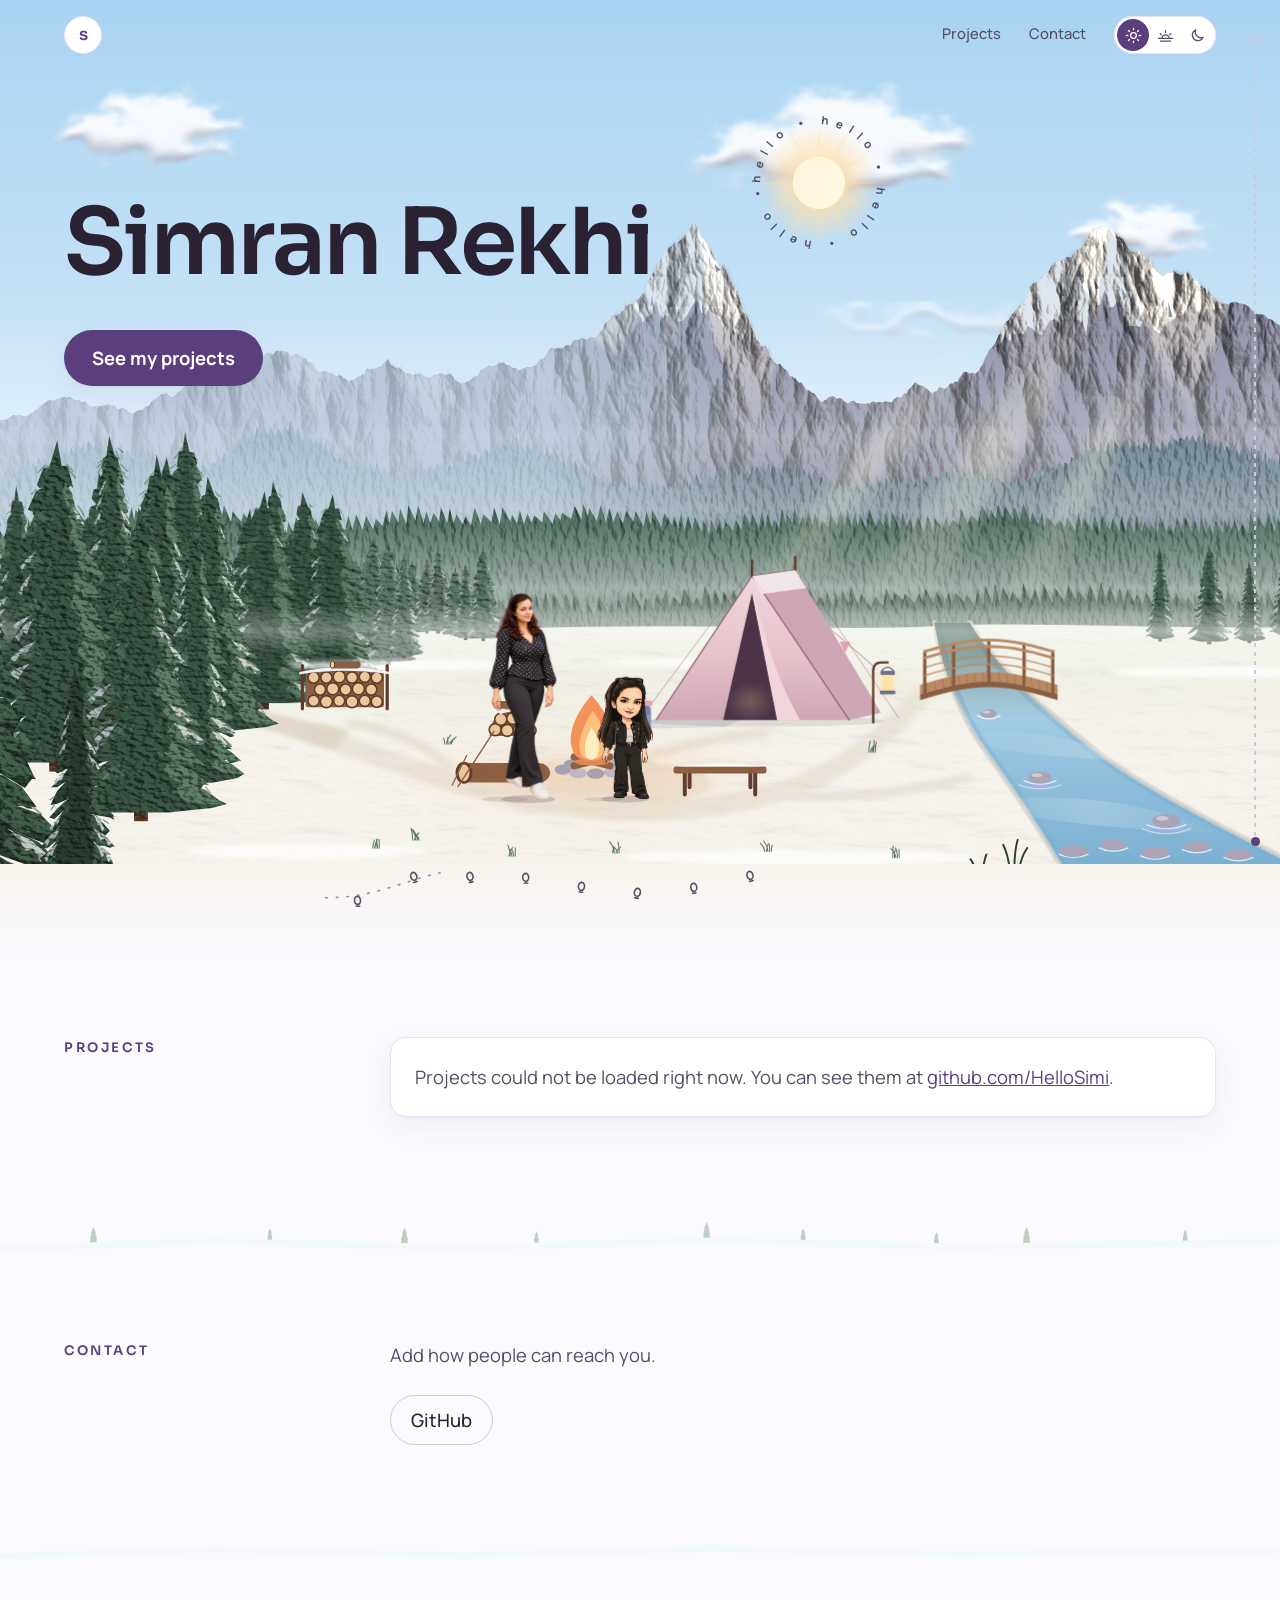
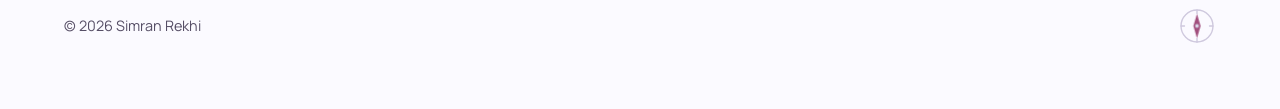
==== commit 677b7e77: "Add river valley scene and varied roaming behaviours for both characters" ====
--- a/index.html
+++ b/index.html
@@ -107,24 +107,30 @@
             <g transform="translate(1180 40) rotate(158)"><line class="shoot sh1" x1="-110" y1="0" x2="0" y2="0" stroke="url(#g-shoot)"/></g>
             <g transform="translate(520 30) rotate(148)"><line class="shoot sh2" x1="-110" y1="0" x2="0" y2="0" stroke="url(#g-shoot)"/></g>
           </g>
-          <g class="clouds">
-            <g transform="translate(150 150)"><g class="cloud c1">
-              <ellipse cx="0" cy="0" rx="78" ry="20"/><ellipse cx="-30" cy="-12" rx="34" ry="22"/><ellipse cx="18" cy="-20" rx="40" ry="28"/>
-            </g></g>
-            <g transform="translate(760 92)"><g class="cloud c2">
-              <ellipse cx="0" cy="0" rx="96" ry="22"/><ellipse cx="-36" cy="-14" rx="40" ry="24"/><ellipse cx="22" cy="-24" rx="48" ry="32"/><ellipse cx="62" cy="-8" rx="30" ry="18"/>
-            </g></g>
-            <g transform="translate(1290 230)"><g class="cloud c3">
-              <ellipse cx="0" cy="0" rx="64" ry="16"/><ellipse cx="-20" cy="-10" rx="28" ry="18"/><ellipse cx="16" cy="-16" rx="32" ry="22"/>
-            </g></g>
-            <g transform="translate(1060 300)"><g class="cloud wisp w2"><ellipse cx="0" cy="0" rx="90" ry="6"/><ellipse cx="-30" cy="-4" rx="46" ry="5"/></g></g>
-          </g>
           <g class="birds">
             <g transform="translate(0 168)"><g class="bird b1"><path d="M-20 0 Q-10 -12 0 0 Q10 -12 20 0"/></g></g>
             <g transform="translate(0 206)"><g class="bird b2"><path d="M-15 0 Q-7.5 -9 0 0 Q7.5 -9 15 0"/></g></g>
             <g transform="translate(0 140)"><g class="bird b3"><path d="M-17 0 Q-8.5 -10 0 0 Q8.5 -10 17 0"/></g></g>
           </g>
         </svg>
+
+        <svg class="sprite" aria-hidden="true" focusable="false">
+          <!-- a cloud: its rough shape blurred, torn up by noise, then shaded from above -->
+          <filter id="f-cloud" x="-25%" y="-40%" width="150%" height="180%" color-interpolation-filters="sRGB">
+            <feTurbulence type="fractalNoise" baseFrequency="0.016 0.028" numOctaves="5" seed="8" result="n"/>
+            <feGaussianBlur in="SourceGraphic" stdDeviation="8" result="b"/>
+            <feDisplacementMap in="b" in2="n" scale="74" xChannelSelector="R" yChannelSelector="G" result="d"/>
+            <feGaussianBlur in="d" stdDeviation="1.4" result="c"/>
+            <feGaussianBlur in="c" stdDeviation="7" result="c2"/>
+            <feDiffuseLighting in="c2" surfaceScale="9" diffuseConstant="1.15" lighting-color="#fff" result="l"><feDistantLight azimuth="-90" elevation="50"/></feDiffuseLighting>
+            <feComponentTransfer in="l" result="l2"><feFuncR type="linear" slope=".42" intercept=".62"/><feFuncG type="linear" slope=".42" intercept=".62"/><feFuncB type="linear" slope=".38" intercept=".67"/></feComponentTransfer>
+            <feComposite in="c" in2="l2" operator="arithmetic" k1="1" k2="0" k3="0" k4="0"/>
+          </filter>
+        </svg>
+        <svg class="cloud c1" viewBox="0 0 400 160" aria-hidden="true"><g filter="url(#f-cloud)"><ellipse cx="200" cy="96" rx="130" ry="26"/><ellipse cx="150" cy="80" rx="54" ry="30"/><ellipse cx="226" cy="70" rx="66" ry="38"/><ellipse cx="290" cy="92" rx="46" ry="20"/></g></svg>
+        <svg class="cloud c2" viewBox="0 0 400 160" aria-hidden="true"><g filter="url(#f-cloud)"><ellipse cx="190" cy="100" rx="150" ry="26"/><ellipse cx="120" cy="84" rx="60" ry="28"/><ellipse cx="210" cy="66" rx="76" ry="42"/><ellipse cx="290" cy="88" rx="58" ry="26"/></g></svg>
+        <svg class="cloud c3" viewBox="0 0 400 160" aria-hidden="true"><g filter="url(#f-cloud)"><ellipse cx="200" cy="96" rx="120" ry="22"/><ellipse cx="170" cy="78" rx="50" ry="26"/><ellipse cx="236" cy="74" rx="54" ry="30"/></g></svg>
+        <svg class="cloud wisp" viewBox="0 0 400 80" aria-hidden="true"><g filter="url(#f-cloud)"><ellipse cx="200" cy="44" rx="170" ry="10"/><ellipse cx="130" cy="38" rx="80" ry="8"/></g></svg>
 
         <svg class="badge" viewBox="0 0 200 200" aria-hidden="true">
           <defs>
@@ -153,113 +159,163 @@
             <linearGradient id="g-haze" x1="0" y1="0" x2="0" y2="1">
               <stop offset="0" stop-color="var(--haze)" stop-opacity="0"/><stop offset=".6" stop-color="var(--haze)" stop-opacity=".75"/><stop offset="1" stop-color="var(--haze)" stop-opacity="0"/>
             </linearGradient>
+            <linearGradient id="g-rock" gradientUnits="userSpaceOnUse" x1="0" y1="90" x2="0" y2="430">
+              <stop offset="0" stop-color="var(--rock-top)"/><stop offset="1" stop-color="var(--rock-low)"/>
+            </linearGradient>
+            <linearGradient id="g-lit" gradientUnits="userSpaceOnUse" x1="0" y1="100" x2="0" y2="360">
+              <stop offset="0" stop-color="var(--peak-lit)" stop-opacity=".95"/><stop offset=".55" stop-color="var(--peak-lit)" stop-opacity=".45"/><stop offset="1" stop-color="var(--peak-lit)" stop-opacity="0"/>
+            </linearGradient>
+            <linearGradient id="g-veil" x1="0" y1="0" x2="1" y2="0"><stop offset="0" stop-color="var(--sky-2)" stop-opacity=".62"/><stop offset=".72" stop-color="var(--sky-2)" stop-opacity=".55"/><stop offset="1" stop-color="var(--sky-2)" stop-opacity="0"/></linearGradient>
+            <clipPath id="cp-range"><path d="M-40 342 L-36.7 337.2 L-32.7 334.2 L-28.8 331.4 L-24.3 328.3 L-20.5 329.3 L-17.2 327.5 L-14.4 326 L-11 324 L-6.7 326.1 L-3.1 327.6 L1.1 327 L4.3 326.2 L8.8 325.5 L12.4 325.7 L15.8 325.2 L20.2 321.9 L23.7 320.3 L26.9 321 L29.8 320 L33.4 321.2 L36.2 321.7 L39.3 321 L42.9 318.5 L46.1 316.7 L50 314 L53.8 310.4 L59 306.7 L63.7 303.6 L67.2 304.1 L71.7 302.7 L75.4 301.5 L80 300 L83 301 L85.2 299.8 L88.2 301.1 L90.3 302.8 L92.9 304.3 L95.8 303.1 L98.4 305.2 L100.7 305.8 L103.1 305.1 L105 306.3 L107.3 309.2 L109.9 311.1 L112.9 310.7 L116.4 310.4 L119 310.7 L121.4 310.7 L123.3 309.4 L124.7 309.8 L126.6 309.5 L129.1 308.1 L131.7 309.1 L134.1 309.2 L137.1 310.4 L139.3 313.4 L141.6 314.3 L144.4 312.2 L148 313.3 L151.3 315.8 L153.3 317.6 L155.5 318.1 L157.9 318.4 L160 316 L163.3 315 L167 315.1 L170.2 311.2 L174.3 310 L177.4 305.4 L180.3 303 L183.9 300.9 L186.9 297.7 L190.6 296.6 L193.7 296.2 L196.5 298.6 L200 299.9 L202.8 299.1 L204.8 296.8 L207.3 294.4 L210.1 293.1 L212.2 290 L214.9 287.6 L217.1 282.3 L219 279.9 L222.1 278.2 L225.2 278.8 L228.2 277 L230.9 272.9 L233.9 272.6 L236.1 269.4 L238.3 270.4 L240.8 269.5 L242.8 268 L244.8 266.8 L247.7 266.2 L250 268 L251.8 269.1 L253.3 269.6 L255.5 267.9 L257.2 267.4 L258.8 264.9 L260.6 264.9 L262.9 265.9 L264.9 266.2 L266.5 264.8 L267.7 264.4 L269.4 261.5 L271.5 258.9 L274.2 258.1 L276.2 256.9 L278.3 259.5 L280.3 259.9 L283.1 256 L285.7 254.7 L288.7 253.7 L291.6 254.7 L294 255.3 L296.9 255.8 L300.2 254.6 L303.2 253.8 L305 251.1 L307.3 251.3 L309.2 251.6 L311.4 254 L313.3 252.6 L315.1 249.5 L317.6 248.5 L320 250 L321.9 248.7 L323.6 250.1 L325.4 249.4 L327.5 250.1 L329.1 250.9 L330.8 253.6 L332.8 254.8 L335.3 253.3 L337.4 252.2 L339.9 253.4 L341.9 253.7 L343.4 256.2 L345 258 L347 256.8 L348.8 258.4 L351 261.5 L352.8 261.8 L354.2 260.9 L356.3 263.9 L358.2 265.2 L359.6 269.1 L360.7 270.3 L362.2 270.7 L363.4 272.7 L365.6 271.8 L367.9 271.8 L369.9 271 L371.6 271.9 L373.6 273.5 L376.3 273.8 L378.1 274.2 L380 276 L381.5 276.5 L383.6 277 L385.8 275.7 L387.7 276.8 L389.7 278.1 L391.3 279.8 L392.7 279.8 L394.5 281 L396.2 282.7 L398.3 281.8 L400.1 281.4 L402.3 280.5 L404.1 280.4 L406 278.4 L408.1 276.6 L409.8 277.3 L411.5 275.1 L412.7 275.8 L414.2 274 L415.7 269.5 L417.5 268.1 L419.6 269.7 L422 269.2 L423.9 268.6 L425.5 268.6 L427 268.1 L429.2 266.8 L431.1 266.3 L433.1 265.5 L435 262.8 L437.9 260.4 L440 258 L442 262.8 L443.7 264.8 L445.7 265.8 L448.2 268.4 L451.1 267.3 L453.7 269 L456.4 271.2 L458.5 272.8 L461.3 273.6 L463.8 273.8 L465.7 275.7 L467.8 275.7 L470.8 275 L473.1 274.4 L476.5 273.8 L479 276.1 L480.8 276.4 L483.2 278.6 L486 278.5 L489.1 277.1 L490.7 275.5 L492.7 275.5 L495.1 275.1 L497.3 273.6 L501.2 274.8 L504.2 276.4 L507.3 274.3 L509.8 275.1 L512.3 277.4 L514.3 281.7 L516.9 283.5 L520 284 L521.9 285.3 L524.1 283.7 L526.5 284.1 L528.4 282.8 L531 281.9 L533.6 279.1 L536.8 276.7 L539.3 277 L541.3 274.4 L542.8 269.9 L545 269.5 L547.4 267.8 L549.7 267.1 L551.8 264.5 L554.3 265.9 L557 265.8 L558.6 265.4 L560.3 264.2 L561.9 263.8 L563.9 261.5 L565.6 263.1 L567.7 261.8 L569.4 262.1 L571.5 264.7 L574.2 264.7 L576.8 266.8 L579.5 268.1 L581.9 267.7 L584.3 270.1 L586.3 270.1 L588.1 270.1 L590 268 L592.1 268.1 L593.6 267 L596 266.7 L598.1 266.7 L599.6 266.8 L601.2 266.4 L603.1 265.7 L605.1 264 L607.3 260.3 L609.2 258.5 L611.4 258 L613.9 256.6 L615.8 252.9 L617.8 249.7 L619.8 246.8 L621.4 245.3 L623.9 246.3 L626 246.7 L628.8 245.8 L631.7 246.5 L634 246.2 L636.8 243.3 L639.5 242.5 L642.9 242.8 L644.8 240.3 L646.5 237.2 L648.8 236.3 L650.7 236.6 L652.7 236.4 L654.7 234 L657.4 235.6 L660 236 L661.3 236 L662.9 235.1 L664.5 233.6 L666.2 234 L668.1 233.7 L669.9 234.3 L672.3 232.1 L674.1 229.7 L675.6 227.4 L677.5 226 L679.1 223.6 L680.4 220.1 L682.2 217.8 L684.4 215.6 L686.6 213.5 L689 209.3 L691.5 209.8 L693.5 210.4 L695.7 208.4 L698.2 207.4 L699.8 204.8 L701.4 204.4 L703.2 200.2 L704.9 198.6 L706.4 197.8 L708.3 196.8 L710.4 196.7 L712.5 197.8 L714.7 195.1 L716.8 192.8 L718.6 192.7 L720 190 L721.5 187.5 L722.7 185.5 L724.5 182.6 L726.2 177.1 L728.5 172.6 L730.8 169.1 L732.3 166.7 L734.4 163.7 L736.3 159.8 L738.2 153.9 L740.6 150.4 L743.3 147.9 L745.2 143.8 L747 139.9 L748.6 139.3 L750.8 136.8 L752.9 134 L754.5 134 L756.1 131.2 L757.9 128.9 L759.4 128.6 L760.6 128.5 L762 129.1 L763.1 127.8 L765 126.1 L767.4 124.5 L769.9 119.7 L772.6 116.6 L774.4 113.3 L776.8 112.1 L778.3 107.8 L780 106 L781.4 108.2 L783 112.6 L785.2 115.3 L786.9 120.9 L788 122.8 L789.3 123.8 L790.6 124.5 L792.1 126.6 L794.1 130 L795.7 134.7 L797.2 136.5 L798.7 138.1 L800.1 140.7 L801.7 143 L803.8 147.9 L805.8 150.3 L806.9 153.5 L808.3 154 L809.8 153.7 L811 152.9 L812.2 156.8 L813.8 157.8 L814.9 159 L816.4 163.1 L817.9 165 L819.1 168.6 L820.7 172 L822.5 172.7 L824.5 178 L826.3 180.9 L828 186.9 L830 190 L831.1 194.3 L832.6 197.8 L833.7 201.1 L834.6 206.1 L836.5 208.5 L838 208.1 L839.2 211 L840.5 213.9 L841.7 217.8 L842.6 220.4 L843.7 223.7 L845.1 225.8 L846.2 228.9 L847.5 230.1 L848.4 234 L849.5 236.3 L850.7 238.1 L851.7 237.6 L853 240.1 L854.2 243.5 L855.6 244 L856.8 244.8 L858.5 242.8 L859.8 242.5 L861 244.9 L862.3 247.8 L863.1 251.6 L864.2 255.4 L865.5 257.1 L867 258.4 L868.4 260.9 L870 262 L871.6 263.8 L873.8 263.4 L875.4 263.1 L877.8 265.7 L880.1 268.5 L882.6 269.6 L884.4 272.2 L886.8 277.6 L888.7 276.6 L890.5 278.5 L892.8 279.1 L894.7 282.2 L897 284.1 L899.4 283.8 L901.3 286.5 L902.9 289.1 L904.2 291.4 L905.8 292.2 L908 292.3 L909.7 294.5 L911.9 295.5 L913.5 295.8 L915.6 298 L918.1 302.3 L919.8 304 L921 304.6 L922.2 306.1 L923.4 304.9 L924.7 303.4 L926.3 303.8 L928.1 301.9 L930 300 L931.8 299.8 L933.7 298.8 L936.1 299.7 L938.7 302.2 L940.5 301.3 L942.4 301.2 L944.6 302.2 L947 305.1 L948.9 305.9 L950.9 307.1 L953.9 305.1 L956.2 304.5 L958.4 304.5 L960 307 L961.5 306.8 L963 306.7 L965.6 307.3 L968 307.3 L970.4 307.8 L972.6 306.8 L975 307.4 L977.7 305.2 L979.9 304.7 L981.9 306.1 L983.9 305.6 L985.5 305.5 L988.2 305.5 L990.3 306.1 L992.1 304.7 L994.5 304.9 L997.2 305.5 L1000 306 L1001.8 302.6 L1003.3 301.9 L1005.3 299.8 L1006.9 300.1 L1007.9 300.6 L1009.1 300.9 L1010.7 300.1 L1012 297.9 L1014 295.6 L1015.9 296.1 L1017.6 292.1 L1019.8 290.4 L1021.6 288.8 L1024 285.7 L1025.5 283.7 L1027.6 284.7 L1029.8 286.7 L1031.4 287.1 L1033.5 287.5 L1035.1 287.7 L1037 289.6 L1039.1 291.1 L1042.2 294.1 L1044.6 295.7 L1046.7 294.3 L1048.9 293.7 L1050.9 292.1 L1052.6 288.3 L1054.5 289.5 L1056.2 289.9 L1058.3 291.2 L1060 290 L1062.1 288.7 L1063.7 286.1 L1065.8 284.6 L1067.5 285.3 L1069.7 283 L1072.5 283.2 L1075.1 278.6 L1077.2 276 L1078.6 273.6 L1080.3 272 L1082.1 272.2 L1084 272.5 L1086 274.2 L1087.9 273.3 L1090 273 L1092.3 274.3 L1093.5 273.2 L1095.1 272.1 L1096.6 270.8 L1098.3 267.1 L1100.3 264.1 L1101.9 260.5 L1103.3 256.6 L1104.6 254.6 L1106.5 250.6 L1108.4 247 L1110.7 245.5 L1112.5 243.3 L1114.2 241 L1116.5 236.3 L1118.2 232.2 L1120 230 L1122.4 224.8 L1124.6 220.3 L1127.1 216.5 L1129.9 214.6 L1131.6 211.1 L1133.7 208.4 L1136.6 204.9 L1138.8 201.6 L1140.5 200.4 L1142.2 198.3 L1144.6 196.9 L1146.4 194 L1148.1 190.4 L1149.4 188 L1151.2 182.9 L1152.7 178.4 L1155.8 175.2 L1158.3 173 L1160.6 172.6 L1162.7 171.7 L1165 168.2 L1168.1 165.9 L1171.3 162.2 L1173.9 161.1 L1175.3 158.8 L1177.1 154.3 L1179.3 154 L1180.9 151.1 L1183.3 148.5 L1185.9 148 L1187.8 149.2 L1190 148 L1192.1 146.8 L1193.8 144.4 L1195.4 145 L1197.4 145.1 L1199.3 144.9 L1201 142.5 L1203 141.1 L1204.6 138.8 L1206 136.5 L1207.5 137.1 L1208.6 137.2 L1210 135.6 L1211.8 134.3 L1213.4 132.3 L1214.9 129.6 L1216.9 124.4 L1218 122.4 L1219.4 121.2 L1220.9 119.2 L1222.6 115.6 L1223.8 114.4 L1224.7 115.9 L1225.6 113.5 L1226.9 113.6 L1228.6 112.4 L1230.7 113.5 L1232.6 111.7 L1234.3 110.7 L1235.7 111.1 L1237.1 111.4 L1238.8 110.2 L1240 110 L1242 110.4 L1243.6 113 L1246.1 116.3 L1248.6 118.2 L1250.4 121.4 L1252.2 122.5 L1254.3 123.2 L1256.1 125 L1257.9 127.5 L1259.9 131.9 L1262.2 135 L1263.9 137 L1265.5 138.3 L1267.3 139.5 L1268.7 139.1 L1270.5 140.3 L1272.7 139.4 L1274.7 138.5 L1276.4 140.8 L1278 141.8 L1279.9 143.8 L1282.3 146.6 L1284.1 147.2 L1285.9 148.5 L1287.8 150.6 L1289.2 154.3 L1291.1 156.2 L1292.5 159.3 L1294.3 160.3 L1295.9 160.8 L1298 163.2 L1300 166 L1302.5 165.4 L1305.6 161.9 L1307.9 162 L1311.1 161.3 L1313.6 160.6 L1315.8 162.7 L1318.5 163.8 L1320.8 165 L1322.8 164.9 L1325.2 162.4 L1327.9 161.9 L1330.5 164.1 L1332.3 165.1 L1334.4 168.6 L1336.6 170.9 L1338.9 170.3 L1340.8 174.7 L1342.3 176.7 L1344 177 L1345.5 179.6 L1347.1 179.3 L1348.5 180 L1350.2 180.7 L1352.4 184.1 L1354.4 186.1 L1356.1 189.6 L1358.9 190.6 L1361 194.3 L1363.9 194.5 L1366.2 196.1 L1367.9 196.4 L1370 196 L1373.3 196.9 L1377.1 195 L1381.9 194.5 L1385.8 195.9 L1389.2 196.4 L1392.6 197.3 L1396.3 199.4 L1399.4 202.9 L1403.3 206.5 L1406.3 208 L1409.5 208 L1413.2 208.7 L1417.7 212.9 L1422.2 214.3 L1426.8 218 L1431.2 220.6 L1433.4 222 L1436.1 226 L1439 228 L1442.5 229.8 L1446.1 230 L1450.2 232.8 L1453.8 232.6 L1458.1 230.6 L1460.7 229.1 L1462.9 228.4 L1465.5 228.1 L1468.2 229.7 L1471.6 227.7 L1474.9 228.1 L1477.8 228.1 L1480 226 L1480 560 L-40 560 Z"/></clipPath>
+            <clipPath id="cp-sunlit"><path d="M85.2 299.8 L88.2 301.1 L90.3 302.8 L92.9 304.3 L95.8 303.1 L98.4 305.2 L100.7 305.8 L103.1 305.1 L105 306.3 L107.3 309.2 L109.9 311.1 L112.9 310.7 L116.4 310.4 L119 310.7 L121.4 310.7 L123.3 309.4 L124.7 309.8 L126.6 309.5 L129.1 308.1 L131.7 309.1 L134.1 309.2 L137.1 310.4 L139.3 313.4 L141.6 314.3 L144.4 312.2 L148 313.3 L151.3 315.8 L153.3 317.6 L155.5 318.1 L157.9 318.4 L160 316 L160 316 L149.5 332.7 L143.7 351.3 L148.5 368.2 L137.6 384 L133.9 371.3 L129.1 364.6 L120.1 354.4 L117.4 342 L103.3 328.9 L99.5 319.4 L88.1 312.7 Z M317.6 248.5 L320 250 L321.9 248.7 L323.6 250.1 L325.4 249.4 L327.5 250.1 L329.1 250.9 L330.8 253.6 L332.8 254.8 L335.3 253.3 L337.4 252.2 L339.9 253.4 L341.9 253.7 L343.4 256.2 L345 258 L347 256.8 L348.8 258.4 L351 261.5 L352.8 261.8 L354.2 260.9 L356.3 263.9 L358.2 265.2 L359.6 269.1 L360.7 270.3 L362.2 270.7 L363.4 272.7 L365.6 271.8 L367.9 271.8 L369.9 271 L371.6 271.9 L373.6 273.5 L376.3 273.8 L378.1 274.2 L380 276 L380 276 L370.6 291.9 L374.8 301.5 L367.8 315.8 L361.3 330.7 L361 321.1 L351.4 310.5 L347.1 302.3 L345.5 292.4 L329.4 280 L334 267.2 L325.4 256.4 Z M440 258 L442 262.8 L443.7 264.8 L445.7 265.8 L448.2 268.4 L451.1 267.3 L453.7 269 L456.4 271.2 L458.5 272.8 L461.3 273.6 L463.8 273.8 L465.7 275.7 L467.8 275.7 L470.8 275 L473.1 274.4 L476.5 273.8 L479 276.1 L480.8 276.4 L483.2 278.6 L486 278.5 L489.1 277.1 L490.7 275.5 L492.7 275.5 L495.1 275.1 L497.3 273.6 L501.2 274.8 L504.2 276.4 L507.3 274.3 L509.8 275.1 L512.3 277.4 L514.3 281.7 L516.9 283.5 L520 284 L520 284 L516.3 299.7 L513.1 312.7 L505.5 323.2 L496 337.4 L495.9 325.5 L477.1 319.7 L472.1 307.1 L472.2 295.7 L455.9 288.6 L447.3 280.3 L442.6 266.4 Z M664.5 233.6 L666.2 234 L668.1 233.7 L669.9 234.3 L672.3 232.1 L674.1 229.7 L675.6 227.4 L677.5 226 L679.1 223.6 L680.4 220.1 L682.2 217.8 L684.4 215.6 L686.6 213.5 L689 209.3 L691.5 209.8 L693.5 210.4 L695.7 208.4 L698.2 207.4 L699.8 204.8 L701.4 204.4 L703.2 200.2 L704.9 198.6 L706.4 197.8 L708.3 196.8 L710.4 196.7 L712.5 197.8 L714.7 195.1 L716.8 192.8 L718.6 192.7 L720 190 L720 190 L718.4 205.5 L712.3 222.5 L704.4 236.8 L703.4 251 L693.7 248.6 L689.3 247.1 L688.6 245.9 L677.4 243.1 L673.1 240.1 L678 240.2 L665.3 235.8 Z M780 106 L781.4 108.2 L783 112.6 L785.2 115.3 L786.9 120.9 L788 122.8 L789.3 123.8 L790.6 124.5 L792.1 126.6 L794.1 130 L795.7 134.7 L797.2 136.5 L798.7 138.1 L800.1 140.7 L801.7 143 L803.8 147.9 L805.8 150.3 L806.9 153.5 L808.3 154 L809.8 153.7 L811 152.9 L812.2 156.8 L813.8 157.8 L814.9 159 L816.4 163.1 L817.9 165 L819.1 168.6 L820.7 172 L822.5 172.7 L824.5 178 L826.3 180.9 L828 186.9 L830 190 L831.1 194.3 L832.6 197.8 L833.7 201.1 L834.6 206.1 L836.5 208.5 L838 208.1 L839.2 211 L840.5 213.9 L841.7 217.8 L842.6 220.4 L843.7 223.7 L845.1 225.8 L846.2 228.9 L847.5 230.1 L848.4 234 L849.5 236.3 L850.7 238.1 L851.7 237.6 L853 240.1 L854.2 243.5 L855.6 244 L856.8 244.8 L858.5 242.8 L859.8 242.5 L861 244.9 L862.3 247.8 L863.1 251.6 L864.2 255.4 L865.5 257.1 L867 258.4 L868.4 260.9 L870 262 L870 262 L860.7 305.5 L856.9 348.3 L851.3 387.5 L843 432.4 L835.5 392.3 L832.2 352.9 L821.8 309.8 L818.1 268.9 L798.1 229.6 L792.2 185.6 L791.2 145.3 Z M1240 110 L1242 110.4 L1243.6 113 L1246.1 116.3 L1248.6 118.2 L1250.4 121.4 L1252.2 122.5 L1254.3 123.2 L1256.1 125 L1257.9 127.5 L1259.9 131.9 L1262.2 135 L1263.9 137 L1265.5 138.3 L1267.3 139.5 L1268.7 139.1 L1270.5 140.3 L1272.7 139.4 L1274.7 138.5 L1276.4 140.8 L1278 141.8 L1279.9 143.8 L1282.3 146.6 L1284.1 147.2 L1285.9 148.5 L1287.8 150.6 L1289.2 154.3 L1291.1 156.2 L1292.5 159.3 L1294.3 160.3 L1295.9 160.8 L1298 163.2 L1300 166 L1302.5 165.4 L1305.6 161.9 L1307.9 162 L1311.1 161.3 L1313.6 160.6 L1315.8 162.7 L1318.5 163.8 L1320.8 165 L1322.8 164.9 L1325.2 162.4 L1327.9 161.9 L1330.5 164.1 L1332.3 165.1 L1334.4 168.6 L1336.6 170.9 L1338.9 170.3 L1340.8 174.7 L1342.3 176.7 L1344 177 L1345.5 179.6 L1347.1 179.3 L1348.5 180 L1350.2 180.7 L1352.4 184.1 L1354.4 186.1 L1356.1 189.6 L1358.9 190.6 L1361 194.3 L1363.9 194.5 L1366.2 196.1 L1367.9 196.4 L1370 196 L1370 196 L1362.6 232.2 L1348.3 265.8 L1343.3 300 L1331 334 L1325.2 303.5 L1302.2 278.7 L1290 249 L1280.4 219.3 L1271.3 195.2 L1263.5 163.6 L1257.5 140.2 Z M1201 142.5 L1203 141.1 L1204.6 138.8 L1206 136.5 L1207.5 137.1 L1208.6 137.2 L1210 135.6 L1211.8 134.3 L1213.4 132.3 L1214.9 129.6 L1216.9 124.4 L1218 122.4 L1219.4 121.2 L1220.9 119.2 L1222.6 115.6 L1223.8 114.4 L1224.7 115.9 L1225.6 113.5 L1226.9 113.6 L1228.6 112.4 L1230.7 113.5 L1232.6 111.7 L1234.3 110.7 L1235.7 111.1 L1237.1 111.4 L1238.8 110.2 L1240 110 L1240 110 L1237.9 137.5 L1231.4 164.1 L1230 190.1 L1228.3 218.7 L1226.1 210.7 L1222.2 200.6 L1221.8 190.9 L1212.8 178.6 L1209.6 173.3 L1209.3 163.9 L1205.9 154.5 Z"/></clipPath>
+            <!-- rock: a ridged noise field lit from the sun's side, multiplied into the colours below it -->
+            <filter id="f-relief" x="0" y="0" width="100%" height="100%" color-interpolation-filters="sRGB">
+              <feTurbulence type="turbulence" baseFrequency="0.016 0.0075" numOctaves="6" seed="4" result="n"/>
+              <feDiffuseLighting class="sun-light" in="n" surfaceScale="9" diffuseConstant="1.25" result="l"><feDistantLight azimuth="-25" elevation="32"/></feDiffuseLighting>
+              <feComponentTransfer in="l" result="l2"><feFuncR type="linear" slope=".85" intercept=".28"/><feFuncG type="linear" slope=".85" intercept=".28"/><feFuncB type="linear" slope=".85" intercept=".28"/></feComponentTransfer>
+              <feComposite in="SourceGraphic" in2="l2" operator="arithmetic" k1="1" k2="0" k3="0" k4="0"/>
+            </filter>
+            <filter id="f-woods" x="0" y="0" width="100%" height="100%" color-interpolation-filters="sRGB">
+              <feTurbulence type="fractalNoise" baseFrequency="0.16 0.07" numOctaves="3" seed="6" result="n"/>
+              <feDiffuseLighting in="n" surfaceScale="3.4" diffuseConstant="1" lighting-color="#fff" result="l"><feDistantLight azimuth="-30" elevation="50"/></feDiffuseLighting>
+              <feComponentTransfer in="l" result="l2"><feFuncR type="linear" slope=".7" intercept=".42"/><feFuncG type="linear" slope=".7" intercept=".42"/><feFuncB type="linear" slope=".7" intercept=".42"/></feComponentTransfer>
+              <feComposite in="SourceGraphic" in2="l2" operator="arithmetic" k1="1" k2="0" k3="0" k4="0"/>
+            </filter>
+            <filter id="f-needles" x="0" y="0" width="100%" height="100%" color-interpolation-filters="sRGB">
+              <feTurbulence type="fractalNoise" baseFrequency="0.34 0.72" numOctaves="3" seed="3" result="n"/>
+              <feDiffuseLighting in="n" surfaceScale="1.5" diffuseConstant="1" lighting-color="#fff" result="l"><feDistantLight azimuth="-30" elevation="45"/></feDiffuseLighting>
+              <feComponentTransfer in="l" result="l2"><feFuncR type="linear" slope=".75" intercept=".42"/><feFuncG type="linear" slope=".75" intercept=".42"/><feFuncB type="linear" slope=".75" intercept=".42"/></feComponentTransfer>
+              <feComposite in="SourceGraphic" in2="l2" operator="arithmetic" k1="1" k2="0" k3="0" k4="0"/>
+            </filter>
+            <filter id="f-soft" x="-2%" y="-2%" width="104%" height="104%"><feGaussianBlur stdDeviation="2.2"/></filter>
+            <!-- needles: fine clumpy noise for anything wooded -->
+            <filter id="f-foliage" x="0" y="0" width="100%" height="100%" color-interpolation-filters="sRGB">
+              <feTurbulence type="fractalNoise" baseFrequency="0.09 0.22" numOctaves="3" seed="2" result="n"/>
+              <feDiffuseLighting in="n" surfaceScale="4" diffuseConstant="1" lighting-color="#fff" result="l"><feDistantLight azimuth="-30" elevation="45"/></feDiffuseLighting>
+              <feComponentTransfer in="l" result="l2"><feFuncR type="linear" slope=".7" intercept=".45"/><feFuncG type="linear" slope=".7" intercept=".45"/><feFuncB type="linear" slope=".7" intercept=".45"/></feComponentTransfer>
+              <feComposite in="SourceGraphic" in2="l2" operator="arithmetic" k1="1" k2="0" k3="0" k4="0"/>
+            </filter>
+          </defs>
+          <g class="sc-far" filter="url(#f-relief)">
+            <path class="rock" d="M-40 342 L-36.7 337.2 L-32.7 334.2 L-28.8 331.4 L-24.3 328.3 L-20.5 329.3 L-17.2 327.5 L-14.4 326 L-11 324 L-6.7 326.1 L-3.1 327.6 L1.1 327 L4.3 326.2 L8.8 325.5 L12.4 325.7 L15.8 325.2 L20.2 321.9 L23.7 320.3 L26.9 321 L29.8 320 L33.4 321.2 L36.2 321.7 L39.3 321 L42.9 318.5 L46.1 316.7 L50 314 L53.8 310.4 L59 306.7 L63.7 303.6 L67.2 304.1 L71.7 302.7 L75.4 301.5 L80 300 L83 301 L85.2 299.8 L88.2 301.1 L90.3 302.8 L92.9 304.3 L95.8 303.1 L98.4 305.2 L100.7 305.8 L103.1 305.1 L105 306.3 L107.3 309.2 L109.9 311.1 L112.9 310.7 L116.4 310.4 L119 310.7 L121.4 310.7 L123.3 309.4 L124.7 309.8 L126.6 309.5 L129.1 308.1 L131.7 309.1 L134.1 309.2 L137.1 310.4 L139.3 313.4 L141.6 314.3 L144.4 312.2 L148 313.3 L151.3 315.8 L153.3 317.6 L155.5 318.1 L157.9 318.4 L160 316 L163.3 315 L167 315.1 L170.2 311.2 L174.3 310 L177.4 305.4 L180.3 303 L183.9 300.9 L186.9 297.7 L190.6 296.6 L193.7 296.2 L196.5 298.6 L200 299.9 L202.8 299.1 L204.8 296.8 L207.3 294.4 L210.1 293.1 L212.2 290 L214.9 287.6 L217.1 282.3 L219 279.9 L222.1 278.2 L225.2 278.8 L228.2 277 L230.9 272.9 L233.9 272.6 L236.1 269.4 L238.3 270.4 L240.8 269.5 L242.8 268 L244.8 266.8 L247.7 266.2 L250 268 L251.8 269.1 L253.3 269.6 L255.5 267.9 L257.2 267.4 L258.8 264.9 L260.6 264.9 L262.9 265.9 L264.9 266.2 L266.5 264.8 L267.7 264.4 L269.4 261.5 L271.5 258.9 L274.2 258.1 L276.2 256.9 L278.3 259.5 L280.3 259.9 L283.1 256 L285.7 254.7 L288.7 253.7 L291.6 254.7 L294 255.3 L296.9 255.8 L300.2 254.6 L303.2 253.8 L305 251.1 L307.3 251.3 L309.2 251.6 L311.4 254 L313.3 252.6 L315.1 249.5 L317.6 248.5 L320 250 L321.9 248.7 L323.6 250.1 L325.4 249.4 L327.5 250.1 L329.1 250.9 L330.8 253.6 L332.8 254.8 L335.3 253.3 L337.4 252.2 L339.9 253.4 L341.9 253.7 L343.4 256.2 L345 258 L347 256.8 L348.8 258.4 L351 261.5 L352.8 261.8 L354.2 260.9 L356.3 263.9 L358.2 265.2 L359.6 269.1 L360.7 270.3 L362.2 270.7 L363.4 272.7 L365.6 271.8 L367.9 271.8 L369.9 271 L371.6 271.9 L373.6 273.5 L376.3 273.8 L378.1 274.2 L380 276 L381.5 276.5 L383.6 277 L385.8 275.7 L387.7 276.8 L389.7 278.1 L391.3 279.8 L392.7 279.8 L394.5 281 L396.2 282.7 L398.3 281.8 L400.1 281.4 L402.3 280.5 L404.1 280.4 L406 278.4 L408.1 276.6 L409.8 277.3 L411.5 275.1 L412.7 275.8 L414.2 274 L415.7 269.5 L417.5 268.1 L419.6 269.7 L422 269.2 L423.9 268.6 L425.5 268.6 L427 268.1 L429.2 266.8 L431.1 266.3 L433.1 265.5 L435 262.8 L437.9 260.4 L440 258 L442 262.8 L443.7 264.8 L445.7 265.8 L448.2 268.4 L451.1 267.3 L453.7 269 L456.4 271.2 L458.5 272.8 L461.3 273.6 L463.8 273.8 L465.7 275.7 L467.8 275.7 L470.8 275 L473.1 274.4 L476.5 273.8 L479 276.1 L480.8 276.4 L483.2 278.6 L486 278.5 L489.1 277.1 L490.7 275.5 L492.7 275.5 L495.1 275.1 L497.3 273.6 L501.2 274.8 L504.2 276.4 L507.3 274.3 L509.8 275.1 L512.3 277.4 L514.3 281.7 L516.9 283.5 L520 284 L521.9 285.3 L524.1 283.7 L526.5 284.1 L528.4 282.8 L531 281.9 L533.6 279.1 L536.8 276.7 L539.3 277 L541.3 274.4 L542.8 269.9 L545 269.5 L547.4 267.8 L549.7 267.1 L551.8 264.5 L554.3 265.9 L557 265.8 L558.6 265.4 L560.3 264.2 L561.9 263.8 L563.9 261.5 L565.6 263.1 L567.7 261.8 L569.4 262.1 L571.5 264.7 L574.2 264.7 L576.8 266.8 L579.5 268.1 L581.9 267.7 L584.3 270.1 L586.3 270.1 L588.1 270.1 L590 268 L592.1 268.1 L593.6 267 L596 266.7 L598.1 266.7 L599.6 266.8 L601.2 266.4 L603.1 265.7 L605.1 264 L607.3 260.3 L609.2 258.5 L611.4 258 L613.9 256.6 L615.8 252.9 L617.8 249.7 L619.8 246.8 L621.4 245.3 L623.9 246.3 L626 246.7 L628.8 245.8 L631.7 246.5 L634 246.2 L636.8 243.3 L639.5 242.5 L642.9 242.8 L644.8 240.3 L646.5 237.2 L648.8 236.3 L650.7 236.6 L652.7 236.4 L654.7 234 L657.4 235.6 L660 236 L661.3 236 L662.9 235.1 L664.5 233.6 L666.2 234 L668.1 233.7 L669.9 234.3 L672.3 232.1 L674.1 229.7 L675.6 227.4 L677.5 226 L679.1 223.6 L680.4 220.1 L682.2 217.8 L684.4 215.6 L686.6 213.5 L689 209.3 L691.5 209.8 L693.5 210.4 L695.7 208.4 L698.2 207.4 L699.8 204.8 L701.4 204.4 L703.2 200.2 L704.9 198.6 L706.4 197.8 L708.3 196.8 L710.4 196.7 L712.5 197.8 L714.7 195.1 L716.8 192.8 L718.6 192.7 L720 190 L721.5 187.5 L722.7 185.5 L724.5 182.6 L726.2 177.1 L728.5 172.6 L730.8 169.1 L732.3 166.7 L734.4 163.7 L736.3 159.8 L738.2 153.9 L740.6 150.4 L743.3 147.9 L745.2 143.8 L747 139.9 L748.6 139.3 L750.8 136.8 L752.9 134 L754.5 134 L756.1 131.2 L757.9 128.9 L759.4 128.6 L760.6 128.5 L762 129.1 L763.1 127.8 L765 126.1 L767.4 124.5 L769.9 119.7 L772.6 116.6 L774.4 113.3 L776.8 112.1 L778.3 107.8 L780 106 L781.4 108.2 L783 112.6 L785.2 115.3 L786.9 120.9 L788 122.8 L789.3 123.8 L790.6 124.5 L792.1 126.6 L794.1 130 L795.7 134.7 L797.2 136.5 L798.7 138.1 L800.1 140.7 L801.7 143 L803.8 147.9 L805.8 150.3 L806.9 153.5 L808.3 154 L809.8 153.7 L811 152.9 L812.2 156.8 L813.8 157.8 L814.9 159 L816.4 163.1 L817.9 165 L819.1 168.6 L820.7 172 L822.5 172.7 L824.5 178 L826.3 180.9 L828 186.9 L830 190 L831.1 194.3 L832.6 197.8 L833.7 201.1 L834.6 206.1 L836.5 208.5 L838 208.1 L839.2 211 L840.5 213.9 L841.7 217.8 L842.6 220.4 L843.7 223.7 L845.1 225.8 L846.2 228.9 L847.5 230.1 L848.4 234 L849.5 236.3 L850.7 238.1 L851.7 237.6 L853 240.1 L854.2 243.5 L855.6 244 L856.8 244.8 L858.5 242.8 L859.8 242.5 L861 244.9 L862.3 247.8 L863.1 251.6 L864.2 255.4 L865.5 257.1 L867 258.4 L868.4 260.9 L870 262 L871.6 263.8 L873.8 263.4 L875.4 263.1 L877.8 265.7 L880.1 268.5 L882.6 269.6 L884.4 272.2 L886.8 277.6 L888.7 276.6 L890.5 278.5 L892.8 279.1 L894.7 282.2 L897 284.1 L899.4 283.8 L901.3 286.5 L902.9 289.1 L904.2 291.4 L905.8 292.2 L908 292.3 L909.7 294.5 L911.9 295.5 L913.5 295.8 L915.6 298 L918.1 302.3 L919.8 304 L921 304.6 L922.2 306.1 L923.4 304.9 L924.7 303.4 L926.3 303.8 L928.1 301.9 L930 300 L931.8 299.8 L933.7 298.8 L936.1 299.7 L938.7 302.2 L940.5 301.3 L942.4 301.2 L944.6 302.2 L947 305.1 L948.9 305.9 L950.9 307.1 L953.9 305.1 L956.2 304.5 L958.4 304.5 L960 307 L961.5 306.8 L963 306.7 L965.6 307.3 L968 307.3 L970.4 307.8 L972.6 306.8 L975 307.4 L977.7 305.2 L979.9 304.7 L981.9 306.1 L983.9 305.6 L985.5 305.5 L988.2 305.5 L990.3 306.1 L992.1 304.7 L994.5 304.9 L997.2 305.5 L1000 306 L1001.8 302.6 L1003.3 301.9 L1005.3 299.8 L1006.9 300.1 L1007.9 300.6 L1009.1 300.9 L1010.7 300.1 L1012 297.9 L1014 295.6 L1015.9 296.1 L1017.6 292.1 L1019.8 290.4 L1021.6 288.8 L1024 285.7 L1025.5 283.7 L1027.6 284.7 L1029.8 286.7 L1031.4 287.1 L1033.5 287.5 L1035.1 287.7 L1037 289.6 L1039.1 291.1 L1042.2 294.1 L1044.6 295.7 L1046.7 294.3 L1048.9 293.7 L1050.9 292.1 L1052.6 288.3 L1054.5 289.5 L1056.2 289.9 L1058.3 291.2 L1060 290 L1062.1 288.7 L1063.7 286.1 L1065.8 284.6 L1067.5 285.3 L1069.7 283 L1072.5 283.2 L1075.1 278.6 L1077.2 276 L1078.6 273.6 L1080.3 272 L1082.1 272.2 L1084 272.5 L1086 274.2 L1087.9 273.3 L1090 273 L1092.3 274.3 L1093.5 273.2 L1095.1 272.1 L1096.6 270.8 L1098.3 267.1 L1100.3 264.1 L1101.9 260.5 L1103.3 256.6 L1104.6 254.6 L1106.5 250.6 L1108.4 247 L1110.7 245.5 L1112.5 243.3 L1114.2 241 L1116.5 236.3 L1118.2 232.2 L1120 230 L1122.4 224.8 L1124.6 220.3 L1127.1 216.5 L1129.9 214.6 L1131.6 211.1 L1133.7 208.4 L1136.6 204.9 L1138.8 201.6 L1140.5 200.4 L1142.2 198.3 L1144.6 196.9 L1146.4 194 L1148.1 190.4 L1149.4 188 L1151.2 182.9 L1152.7 178.4 L1155.8 175.2 L1158.3 173 L1160.6 172.6 L1162.7 171.7 L1165 168.2 L1168.1 165.9 L1171.3 162.2 L1173.9 161.1 L1175.3 158.8 L1177.1 154.3 L1179.3 154 L1180.9 151.1 L1183.3 148.5 L1185.9 148 L1187.8 149.2 L1190 148 L1192.1 146.8 L1193.8 144.4 L1195.4 145 L1197.4 145.1 L1199.3 144.9 L1201 142.5 L1203 141.1 L1204.6 138.8 L1206 136.5 L1207.5 137.1 L1208.6 137.2 L1210 135.6 L1211.8 134.3 L1213.4 132.3 L1214.9 129.6 L1216.9 124.4 L1218 122.4 L1219.4 121.2 L1220.9 119.2 L1222.6 115.6 L1223.8 114.4 L1224.7 115.9 L1225.6 113.5 L1226.9 113.6 L1228.6 112.4 L1230.7 113.5 L1232.6 111.7 L1234.3 110.7 L1235.7 111.1 L1237.1 111.4 L1238.8 110.2 L1240 110 L1242 110.4 L1243.6 113 L1246.1 116.3 L1248.6 118.2 L1250.4 121.4 L1252.2 122.5 L1254.3 123.2 L1256.1 125 L1257.9 127.5 L1259.9 131.9 L1262.2 135 L1263.9 137 L1265.5 138.3 L1267.3 139.5 L1268.7 139.1 L1270.5 140.3 L1272.7 139.4 L1274.7 138.5 L1276.4 140.8 L1278 141.8 L1279.9 143.8 L1282.3 146.6 L1284.1 147.2 L1285.9 148.5 L1287.8 150.6 L1289.2 154.3 L1291.1 156.2 L1292.5 159.3 L1294.3 160.3 L1295.9 160.8 L1298 163.2 L1300 166 L1302.5 165.4 L1305.6 161.9 L1307.9 162 L1311.1 161.3 L1313.6 160.6 L1315.8 162.7 L1318.5 163.8 L1320.8 165 L1322.8 164.9 L1325.2 162.4 L1327.9 161.9 L1330.5 164.1 L1332.3 165.1 L1334.4 168.6 L1336.6 170.9 L1338.9 170.3 L1340.8 174.7 L1342.3 176.7 L1344 177 L1345.5 179.6 L1347.1 179.3 L1348.5 180 L1350.2 180.7 L1352.4 184.1 L1354.4 186.1 L1356.1 189.6 L1358.9 190.6 L1361 194.3 L1363.9 194.5 L1366.2 196.1 L1367.9 196.4 L1370 196 L1373.3 196.9 L1377.1 195 L1381.9 194.5 L1385.8 195.9 L1389.2 196.4 L1392.6 197.3 L1396.3 199.4 L1399.4 202.9 L1403.3 206.5 L1406.3 208 L1409.5 208 L1413.2 208.7 L1417.7 212.9 L1422.2 214.3 L1426.8 218 L1431.2 220.6 L1433.4 222 L1436.1 226 L1439 228 L1442.5 229.8 L1446.1 230 L1450.2 232.8 L1453.8 232.6 L1458.1 230.6 L1460.7 229.1 L1462.9 228.4 L1465.5 228.1 L1468.2 229.7 L1471.6 227.7 L1474.9 228.1 L1477.8 228.1 L1480 226 L1480 560 L-40 560 Z"/>
+            <g filter="url(#f-soft)">
+              <path class="lit lit-l" d="M85.2 299.8 L83 301 L80 300 L75.4 301.5 L71.7 302.7 L67.2 304.1 L63.7 303.6 L59 306.7 L53.8 310.4 L50 314 L46.1 316.7 L42.9 318.5 L39.3 321 L36.2 321.7 L33.4 321.2 L29.8 320 L26.9 321 L23.7 320.3 L20.2 321.9 L15.8 325.2 L12.4 325.7 L8.8 325.5 L4.3 326.2 L1.1 327 L-3.1 327.6 L-6.7 326.1 L-11 324 L-14.4 326 L-17.2 327.5 L-20.5 329.3 L-24.3 328.3 L-28.8 331.4 L-32.7 334.2 L-36.7 337.2 L-40 342 L-40 342 L-25.8 357.6 L-21.7 372.5 L-7.8 385 L3.8 399.8 L8.5 385.1 L17.5 377.1 L30.1 361 L41.5 352.2 L61.1 336.3 L61.5 325.9 L72.3 313.6 Z M317.6 248.5 L315.1 249.5 L313.3 252.6 L311.4 254 L309.2 251.6 L307.3 251.3 L305 251.1 L303.2 253.8 L300.2 254.6 L296.9 255.8 L294 255.3 L291.6 254.7 L288.7 253.7 L285.7 254.7 L283.1 256 L280.3 259.9 L278.3 259.5 L276.2 256.9 L274.2 258.1 L271.5 258.9 L269.4 261.5 L267.7 264.4 L266.5 264.8 L264.9 266.2 L262.9 265.9 L260.6 264.9 L258.8 264.9 L257.2 267.4 L255.5 267.9 L253.3 269.6 L251.8 269.1 L250 268 L250 268 L258.4 281.7 L262.4 293 L264.3 302.2 L273.7 314 L274.4 305.6 L278.1 296.3 L291.4 288 L302.4 278.8 L298.6 273.2 L301.3 264.9 L313.4 258.7 Z M440 258 L437.9 260.4 L435 262.8 L433.1 265.5 L431.1 266.3 L429.2 266.8 L427 268.1 L425.5 268.6 L423.9 268.6 L422 269.2 L419.6 269.7 L417.5 268.1 L415.7 269.5 L414.2 274 L412.7 275.8 L411.5 275.1 L409.8 277.3 L408.1 276.6 L406 278.4 L404.1 280.4 L402.3 280.5 L400.1 281.4 L398.3 281.8 L396.2 282.7 L394.5 281 L392.7 279.8 L391.3 279.8 L389.7 278.1 L387.7 276.8 L385.8 275.7 L383.6 277 L381.5 276.5 L380 276 L380 276 L389.7 288.4 L394.8 297.3 L400.8 309.2 L401 320.8 L411.7 315.4 L404.5 306.1 L417.2 298.7 L416.7 290.7 L422 280.9 L425.5 273.3 L433.4 267.6 Z M664.5 233.6 L662.9 235.1 L661.3 236 L660 236 L657.4 235.6 L654.7 234 L652.7 236.4 L650.7 236.6 L648.8 236.3 L646.5 237.2 L644.8 240.3 L642.9 242.8 L639.5 242.5 L636.8 243.3 L634 246.2 L631.7 246.5 L628.8 245.8 L626 246.7 L623.9 246.3 L621.4 245.3 L619.8 246.8 L617.8 249.7 L615.8 252.9 L613.9 256.6 L611.4 258 L609.2 258.5 L607.3 260.3 L605.1 264 L603.1 265.7 L601.2 266.4 L599.6 266.8 L598.1 266.7 L596 266.7 L593.6 267 L592.1 268.1 L590 268 L590 268 L595.2 278.6 L605.4 291.8 L614.4 305.8 L616.1 319.5 L617.9 309.1 L635.1 298.2 L629.6 286.1 L639.9 278.7 L651.8 268 L655.5 254.3 L653.2 244 Z M780 106 L778.3 107.8 L776.8 112.1 L774.4 113.3 L772.6 116.6 L769.9 119.7 L767.4 124.5 L765 126.1 L763.1 127.8 L762 129.1 L760.6 128.5 L759.4 128.6 L757.9 128.9 L756.1 131.2 L754.5 134 L752.9 134 L750.8 136.8 L748.6 139.3 L747 139.9 L745.2 143.8 L743.3 147.9 L740.6 150.4 L738.2 153.9 L736.3 159.8 L735 162.5 L739.8 200.9 L745.7 235.6 L743.1 272.9 L750.8 311.3 L757.5 287 L760 257.7 L757 235.1 L764.3 208.7 L764.8 183.4 L773.1 158.5 L776.7 133.1 Z M1240 110 L1238.8 110.2 L1237.1 111.4 L1235.7 111.1 L1234.3 110.7 L1232.6 111.7 L1230.7 113.5 L1228.6 112.4 L1226.9 113.6 L1225.6 113.5 L1224.7 115.9 L1223.8 114.4 L1222.6 115.6 L1220.9 119.2 L1219.4 121.2 L1218 122.4 L1216.9 124.4 L1214.9 129.6 L1213.4 132.3 L1211.8 134.3 L1210 135.6 L1208.6 137.2 L1207.5 137.1 L1206 136.5 L1204.6 138.8 L1203 141.1 L1201 142.5 L1199.3 144.9 L1197.4 145.1 L1195.4 145 L1193.8 144.4 L1192.1 146.8 L1190 148 L1187.8 149.2 L1185.9 148 L1183.3 148.5 L1180.9 151.1 L1179.3 154 L1177.1 154.3 L1175.3 158.8 L1173.9 161.1 L1171.3 162.2 L1168.1 165.9 L1165 168.2 L1162.7 171.7 L1160.6 172.6 L1158.3 173 L1155.8 175.2 L1152.7 178.4 L1151.2 182.9 L1149.4 188 L1148.1 190.4 L1146.4 194 L1144.6 196.9 L1142.2 198.3 L1140.5 200.4 L1138.8 201.6 L1136.6 204.9 L1133.7 208.4 L1131.6 211.1 L1129.9 214.6 L1127.1 216.5 L1124.6 220.3 L1122.4 224.8 L1120 230 L1120 230 L1132.3 260.3 L1139.6 291.1 L1152.6 318.6 L1162 350 L1174.6 322.4 L1177.7 290.3 L1186.5 259.8 L1207.2 227.9 L1204.8 200.2 L1220.7 169.7 L1234.6 140.6 Z M1201 142.5 L1199.3 144.9 L1197.4 145.1 L1195.4 145 L1193.8 144.4 L1192.1 146.8 L1190 148 L1187.8 149.2 L1185.9 148 L1183.3 148.5 L1180.9 151.1 L1179.3 154 L1177.1 154.3 L1175.3 158.8 L1173.9 161.1 L1171.3 162.2 L1168.1 165.9 L1165 168.2 L1162.7 171.7 L1160.6 172.6 L1158.3 173 L1155.8 175.2 L1152.7 178.4 L1151.2 182.9 L1149.4 188 L1148.1 190.4 L1146.4 194 L1144.6 196.9 L1142.2 198.3 L1140.5 200.4 L1138.8 201.6 L1136.6 204.9 L1133.7 208.4 L1131.6 211.1 L1129.9 214.6 L1127.1 216.5 L1124.6 220.3 L1122.4 224.8 L1120 230 L1120 230 L1121.6 252.4 L1133.7 278.6 L1143.4 298.4 L1148.3 324 L1150.2 298.7 L1166.6 278 L1165.2 253.2 L1168.1 231.4 L1176.4 210.6 L1183.7 188.7 L1191.5 164 Z"/>
+              <path class="lit" d="M85.2 299.8 L88.2 301.1 L90.3 302.8 L92.9 304.3 L95.8 303.1 L98.4 305.2 L100.7 305.8 L103.1 305.1 L105 306.3 L107.3 309.2 L109.9 311.1 L112.9 310.7 L116.4 310.4 L119 310.7 L121.4 310.7 L123.3 309.4 L124.7 309.8 L126.6 309.5 L129.1 308.1 L131.7 309.1 L134.1 309.2 L137.1 310.4 L139.3 313.4 L141.6 314.3 L144.4 312.2 L148 313.3 L151.3 315.8 L153.3 317.6 L155.5 318.1 L157.9 318.4 L160 316 L160 316 L149.5 332.7 L143.7 351.3 L148.5 368.2 L137.6 384 L133.9 371.3 L129.1 364.6 L120.1 354.4 L117.4 342 L103.3 328.9 L99.5 319.4 L88.1 312.7 Z M317.6 248.5 L320 250 L321.9 248.7 L323.6 250.1 L325.4 249.4 L327.5 250.1 L329.1 250.9 L330.8 253.6 L332.8 254.8 L335.3 253.3 L337.4 252.2 L339.9 253.4 L341.9 253.7 L343.4 256.2 L345 258 L347 256.8 L348.8 258.4 L351 261.5 L352.8 261.8 L354.2 260.9 L356.3 263.9 L358.2 265.2 L359.6 269.1 L360.7 270.3 L362.2 270.7 L363.4 272.7 L365.6 271.8 L367.9 271.8 L369.9 271 L371.6 271.9 L373.6 273.5 L376.3 273.8 L378.1 274.2 L380 276 L380 276 L370.6 291.9 L374.8 301.5 L367.8 315.8 L361.3 330.7 L361 321.1 L351.4 310.5 L347.1 302.3 L345.5 292.4 L329.4 280 L334 267.2 L325.4 256.4 Z M440 258 L442 262.8 L443.7 264.8 L445.7 265.8 L448.2 268.4 L451.1 267.3 L453.7 269 L456.4 271.2 L458.5 272.8 L461.3 273.6 L463.8 273.8 L465.7 275.7 L467.8 275.7 L470.8 275 L473.1 274.4 L476.5 273.8 L479 276.1 L480.8 276.4 L483.2 278.6 L486 278.5 L489.1 277.1 L490.7 275.5 L492.7 275.5 L495.1 275.1 L497.3 273.6 L501.2 274.8 L504.2 276.4 L507.3 274.3 L509.8 275.1 L512.3 277.4 L514.3 281.7 L516.9 283.5 L520 284 L520 284 L516.3 299.7 L513.1 312.7 L505.5 323.2 L496 337.4 L495.9 325.5 L477.1 319.7 L472.1 307.1 L472.2 295.7 L455.9 288.6 L447.3 280.3 L442.6 266.4 Z M664.5 233.6 L666.2 234 L668.1 233.7 L669.9 234.3 L672.3 232.1 L674.1 229.7 L675.6 227.4 L677.5 226 L679.1 223.6 L680.4 220.1 L682.2 217.8 L684.4 215.6 L686.6 213.5 L689 209.3 L691.5 209.8 L693.5 210.4 L695.7 208.4 L698.2 207.4 L699.8 204.8 L701.4 204.4 L703.2 200.2 L704.9 198.6 L706.4 197.8 L708.3 196.8 L710.4 196.7 L712.5 197.8 L714.7 195.1 L716.8 192.8 L718.6 192.7 L720 190 L720 190 L718.4 205.5 L712.3 222.5 L704.4 236.8 L703.4 251 L693.7 248.6 L689.3 247.1 L688.6 245.9 L677.4 243.1 L673.1 240.1 L678 240.2 L665.3 235.8 Z M780 106 L781.4 108.2 L783 112.6 L785.2 115.3 L786.9 120.9 L788 122.8 L789.3 123.8 L790.6 124.5 L792.1 126.6 L794.1 130 L795.7 134.7 L797.2 136.5 L798.7 138.1 L800.1 140.7 L801.7 143 L803.8 147.9 L805.8 150.3 L806.9 153.5 L808.3 154 L809.8 153.7 L811 152.9 L812.2 156.8 L813.8 157.8 L814.9 159 L816.4 163.1 L817.9 165 L819.1 168.6 L820.7 172 L822.5 172.7 L824.5 178 L826.3 180.9 L828 186.9 L830 190 L831.1 194.3 L832.6 197.8 L833.7 201.1 L834.6 206.1 L836.5 208.5 L838 208.1 L839.2 211 L840.5 213.9 L841.7 217.8 L842.6 220.4 L843.7 223.7 L845.1 225.8 L846.2 228.9 L847.5 230.1 L848.4 234 L849.5 236.3 L850.7 238.1 L851.7 237.6 L853 240.1 L854.2 243.5 L855.6 244 L856.8 244.8 L858.5 242.8 L859.8 242.5 L861 244.9 L862.3 247.8 L863.1 251.6 L864.2 255.4 L865.5 257.1 L867 258.4 L868.4 260.9 L870 262 L870 262 L860.7 305.5 L856.9 348.3 L851.3 387.5 L843 432.4 L835.5 392.3 L832.2 352.9 L821.8 309.8 L818.1 268.9 L798.1 229.6 L792.2 185.6 L791.2 145.3 Z M1240 110 L1242 110.4 L1243.6 113 L1246.1 116.3 L1248.6 118.2 L1250.4 121.4 L1252.2 122.5 L1254.3 123.2 L1256.1 125 L1257.9 127.5 L1259.9 131.9 L1262.2 135 L1263.9 137 L1265.5 138.3 L1267.3 139.5 L1268.7 139.1 L1270.5 140.3 L1272.7 139.4 L1274.7 138.5 L1276.4 140.8 L1278 141.8 L1279.9 143.8 L1282.3 146.6 L1284.1 147.2 L1285.9 148.5 L1287.8 150.6 L1289.2 154.3 L1291.1 156.2 L1292.5 159.3 L1294.3 160.3 L1295.9 160.8 L1298 163.2 L1300 166 L1302.5 165.4 L1305.6 161.9 L1307.9 162 L1311.1 161.3 L1313.6 160.6 L1315.8 162.7 L1318.5 163.8 L1320.8 165 L1322.8 164.9 L1325.2 162.4 L1327.9 161.9 L1330.5 164.1 L1332.3 165.1 L1334.4 168.6 L1336.6 170.9 L1338.9 170.3 L1340.8 174.7 L1342.3 176.7 L1344 177 L1345.5 179.6 L1347.1 179.3 L1348.5 180 L1350.2 180.7 L1352.4 184.1 L1354.4 186.1 L1356.1 189.6 L1358.9 190.6 L1361 194.3 L1363.9 194.5 L1366.2 196.1 L1367.9 196.4 L1370 196 L1370 196 L1362.6 232.2 L1348.3 265.8 L1343.3 300 L1331 334 L1325.2 303.5 L1302.2 278.7 L1290 249 L1280.4 219.3 L1271.3 195.2 L1263.5 163.6 L1257.5 140.2 Z M1201 142.5 L1203 141.1 L1204.6 138.8 L1206 136.5 L1207.5 137.1 L1208.6 137.2 L1210 135.6 L1211.8 134.3 L1213.4 132.3 L1214.9 129.6 L1216.9 124.4 L1218 122.4 L1219.4 121.2 L1220.9 119.2 L1222.6 115.6 L1223.8 114.4 L1224.7 115.9 L1225.6 113.5 L1226.9 113.6 L1228.6 112.4 L1230.7 113.5 L1232.6 111.7 L1234.3 110.7 L1235.7 111.1 L1237.1 111.4 L1238.8 110.2 L1240 110 L1240 110 L1237.9 137.5 L1231.4 164.1 L1230 190.1 L1228.3 218.7 L1226.1 210.7 L1222.2 200.6 L1221.8 190.9 L1212.8 178.6 L1209.6 173.3 L1209.3 163.9 L1205.9 154.5 Z"/>
+            </g>
+            <path class="snowfield" d="M712.5 197.8 L714.7 195.1 L716.8 192.8 L718.6 192.7 L720 190 L721.5 187.5 L722.7 185.5 L724.5 182.6 L726.2 177.1 L728.5 172.6 L730.8 169.1 L732.3 166.7 L734.4 163.7 L736.3 159.8 L738.2 153.9 L740.6 150.4 L743.3 147.9 L745.2 143.8 L747 139.9 L748.6 139.3 L750.8 136.8 L752.9 134 L754.5 134 L756.1 131.2 L757.9 128.9 L759.4 128.6 L760.6 128.5 L762 129.1 L763.1 127.8 L765 126.1 L767.4 124.5 L769.9 119.7 L772.6 116.6 L774.4 113.3 L776.8 112.1 L778.3 107.8 L780 106 L781.4 108.2 L783 112.6 L785.2 115.3 L786.9 120.9 L788 122.8 L789.3 123.8 L790.6 124.5 L792.1 126.6 L794.1 130 L795.7 134.7 L797.2 136.5 L798.7 138.1 L800.1 140.7 L801.7 143 L803.8 147.9 L805.8 150.3 L806.9 153.5 L808.3 154 L809.8 153.7 L811 152.9 L812.2 156.8 L813.8 157.8 L814.9 159 L816.4 163.1 L817.9 165 L819.1 168.6 L820.7 172 L822.5 172.7 L824.5 178 L826.3 180.9 L828 186.9 L830 190 L831.1 194.3 L832.6 197.8 L833.7 201.1 L834.6 206.1 L836.5 208.5 L838 208.1 L839.2 211 L840.5 213.9 L841.7 217.8 L842.6 220.4 L843.7 223.7 L845.1 225.8 L846.2 228.9 L847.5 230.1 L848 233.6 L843 232.3 L838 226.4 L833 238.1 L828 228.7 L823 226.4 L818 207.5 L813 222.7 L808 214 L803 208.4 L798 198.7 L793 207.6 L788 206.1 L783 190.9 L778 198.6 L773 207.7 L768 214.6 L763 216.4 L758 193.4 L753 209.7 L748 209 L743 214.7 L738 193.7 L733 208.6 L728 211 L723 217.2 L718 205.7 L713 199.7 Z M1114.2 241 L1116.5 236.3 L1118.2 232.2 L1120 230 L1122.4 224.8 L1124.6 220.3 L1127.1 216.5 L1129.9 214.6 L1131.6 211.1 L1133.7 208.4 L1136.6 204.9 L1138.8 201.6 L1140.5 200.4 L1142.2 198.3 L1144.6 196.9 L1146.4 194 L1148.1 190.4 L1149.4 188 L1151.2 182.9 L1152.7 178.4 L1155.8 175.2 L1158.3 173 L1160.6 172.6 L1162.7 171.7 L1165 168.2 L1168.1 165.9 L1171.3 162.2 L1173.9 161.1 L1175.3 158.8 L1177.1 154.3 L1179.3 154 L1180.9 151.1 L1183.3 148.5 L1185.9 148 L1187.8 149.2 L1190 148 L1192.1 146.8 L1193.8 144.4 L1195.4 145 L1197.4 145.1 L1199.3 144.9 L1201 142.5 L1203 141.1 L1204.6 138.8 L1206 136.5 L1207.5 137.1 L1208.6 137.2 L1210 135.6 L1211.8 134.3 L1213.4 132.3 L1214.9 129.6 L1216.9 124.4 L1218 122.4 L1219.4 121.2 L1220.9 119.2 L1222.6 115.6 L1223.8 114.4 L1224.7 115.9 L1225.6 113.5 L1226.9 113.6 L1228.6 112.4 L1230.7 113.5 L1232.6 111.7 L1234.3 110.7 L1235.7 111.1 L1237.1 111.4 L1238.8 110.2 L1240 110 L1242 110.4 L1243.6 113 L1246.1 116.3 L1248.6 118.2 L1250.4 121.4 L1252.2 122.5 L1254.3 123.2 L1256.1 125 L1257.9 127.5 L1259.9 131.9 L1262.2 135 L1263.9 137 L1265.5 138.3 L1267.3 139.5 L1268.7 139.1 L1270.5 140.3 L1272.7 139.4 L1274.7 138.5 L1276.4 140.8 L1278 141.8 L1279.9 143.8 L1282.3 146.6 L1284.1 147.2 L1285.9 148.5 L1287.8 150.6 L1289.2 154.3 L1291.1 156.2 L1292.5 159.3 L1294.3 160.3 L1295.9 160.8 L1298 163.2 L1300 166 L1302.5 165.4 L1305.6 161.9 L1307.9 162 L1311.1 161.3 L1313.6 160.6 L1315.8 162.7 L1318.5 163.8 L1320.8 165 L1322.8 164.9 L1325.2 162.4 L1327.9 161.9 L1330.5 164.1 L1332.3 165.1 L1334.4 168.6 L1336.6 170.9 L1338.9 170.3 L1340.8 174.7 L1342.3 176.7 L1344 177 L1345.5 179.6 L1347.1 179.3 L1348.5 180 L1350.2 180.7 L1352.4 184.1 L1354.4 186.1 L1356.1 189.6 L1358.9 190.6 L1361 194.3 L1363.9 194.5 L1366 200.9 L1361 202.2 L1356 203.5 L1351 201.6 L1346 208.6 L1341 206.6 L1336 200.4 L1331 199.7 L1326 207.1 L1321 209.2 L1316 209.6 L1311 215.3 L1306 216.4 L1301 228 L1296 228.6 L1291 224.4 L1286 205.3 L1281 209.6 L1276 222.3 L1271 221.1 L1266 221.2 L1261 221 L1256 200.3 L1251 192.3 L1246 200 L1241 200.2 L1236 181.3 L1231 197 L1226 198.2 L1221 179.1 L1216 232.2 L1211 216.7 L1206 214.3 L1201 198.3 L1196 213.4 L1191 213.3 L1186 216.9 L1181 213.9 L1176 215 L1171 222.1 L1166 231.9 L1161 228.5 L1156 224.3 L1151 221.2 L1146 229.9 L1141 229.3 L1136 229.6 L1131 238.1 L1126 232.3 L1121 240.1 L1116 242.7 Z M1173.9 161.1 L1175.3 158.8 L1177.1 154.3 L1179.3 154 L1180.9 151.1 L1183.3 148.5 L1185.9 148 L1187.8 149.2 L1190 148 L1192.1 146.8 L1193.8 144.4 L1195.4 145 L1197.4 145.1 L1199.3 144.9 L1201 142.5 L1203 141.1 L1204.6 138.8 L1206 136.5 L1207.5 137.1 L1208.6 137.2 L1210 135.6 L1211.8 134.3 L1213.4 132.3 L1214.9 129.6 L1216.9 124.4 L1218 122.4 L1219.4 121.2 L1220.9 119.2 L1222.6 115.6 L1223.8 114.4 L1224.7 115.9 L1225.6 113.5 L1226.9 113.6 L1228.6 112.4 L1228.7 117.4 L1223.7 133.8 L1218.7 147 L1213.7 176.2 L1208.7 180.6 L1203.7 183.9 L1198.7 196.2 L1193.7 189 L1188.7 192.1 L1183.7 171.9 L1178.7 174.7 L1173.7 165 Z"/>
+            <path class="snowfield sunlit" d="M712.5 197.8 L714.7 195.1 L716.8 192.8 L718.6 192.7 L720 190 L721.5 187.5 L722.7 185.5 L724.5 182.6 L726.2 177.1 L728.5 172.6 L730.8 169.1 L732.3 166.7 L734.4 163.7 L736.3 159.8 L738.2 153.9 L740.6 150.4 L743.3 147.9 L745.2 143.8 L747 139.9 L748.6 139.3 L750.8 136.8 L752.9 134 L754.5 134 L756.1 131.2 L757.9 128.9 L759.4 128.6 L760.6 128.5 L762 129.1 L763.1 127.8 L765 126.1 L767.4 124.5 L769.9 119.7 L772.6 116.6 L774.4 113.3 L776.8 112.1 L778.3 107.8 L780 106 L781.4 108.2 L783 112.6 L785.2 115.3 L786.9 120.9 L788 122.8 L789.3 123.8 L790.6 124.5 L792.1 126.6 L794.1 130 L795.7 134.7 L797.2 136.5 L798.7 138.1 L800.1 140.7 L801.7 143 L803.8 147.9 L805.8 150.3 L806.9 153.5 L808.3 154 L809.8 153.7 L811 152.9 L812.2 156.8 L813.8 157.8 L814.9 159 L816.4 163.1 L817.9 165 L819.1 168.6 L820.7 172 L822.5 172.7 L824.5 178 L826.3 180.9 L828 186.9 L830 190 L831.1 194.3 L832.6 197.8 L833.7 201.1 L834.6 206.1 L836.5 208.5 L838 208.1 L839.2 211 L840.5 213.9 L841.7 217.8 L842.6 220.4 L843.7 223.7 L845.1 225.8 L846.2 228.9 L847.5 230.1 L848 233.6 L843 232.3 L838 226.4 L833 238.1 L828 228.7 L823 226.4 L818 207.5 L813 222.7 L808 214 L803 208.4 L798 198.7 L793 207.6 L788 206.1 L783 190.9 L778 198.6 L773 207.7 L768 214.6 L763 216.4 L758 193.4 L753 209.7 L748 209 L743 214.7 L738 193.7 L733 208.6 L728 211 L723 217.2 L718 205.7 L713 199.7 Z M1114.2 241 L1116.5 236.3 L1118.2 232.2 L1120 230 L1122.4 224.8 L1124.6 220.3 L1127.1 216.5 L1129.9 214.6 L1131.6 211.1 L1133.7 208.4 L1136.6 204.9 L1138.8 201.6 L1140.5 200.4 L1142.2 198.3 L1144.6 196.9 L1146.4 194 L1148.1 190.4 L1149.4 188 L1151.2 182.9 L1152.7 178.4 L1155.8 175.2 L1158.3 173 L1160.6 172.6 L1162.7 171.7 L1165 168.2 L1168.1 165.9 L1171.3 162.2 L1173.9 161.1 L1175.3 158.8 L1177.1 154.3 L1179.3 154 L1180.9 151.1 L1183.3 148.5 L1185.9 148 L1187.8 149.2 L1190 148 L1192.1 146.8 L1193.8 144.4 L1195.4 145 L1197.4 145.1 L1199.3 144.9 L1201 142.5 L1203 141.1 L1204.6 138.8 L1206 136.5 L1207.5 137.1 L1208.6 137.2 L1210 135.6 L1211.8 134.3 L1213.4 132.3 L1214.9 129.6 L1216.9 124.4 L1218 122.4 L1219.4 121.2 L1220.9 119.2 L1222.6 115.6 L1223.8 114.4 L1224.7 115.9 L1225.6 113.5 L1226.9 113.6 L1228.6 112.4 L1230.7 113.5 L1232.6 111.7 L1234.3 110.7 L1235.7 111.1 L1237.1 111.4 L1238.8 110.2 L1240 110 L1242 110.4 L1243.6 113 L1246.1 116.3 L1248.6 118.2 L1250.4 121.4 L1252.2 122.5 L1254.3 123.2 L1256.1 125 L1257.9 127.5 L1259.9 131.9 L1262.2 135 L1263.9 137 L1265.5 138.3 L1267.3 139.5 L1268.7 139.1 L1270.5 140.3 L1272.7 139.4 L1274.7 138.5 L1276.4 140.8 L1278 141.8 L1279.9 143.8 L1282.3 146.6 L1284.1 147.2 L1285.9 148.5 L1287.8 150.6 L1289.2 154.3 L1291.1 156.2 L1292.5 159.3 L1294.3 160.3 L1295.9 160.8 L1298 163.2 L1300 166 L1302.5 165.4 L1305.6 161.9 L1307.9 162 L1311.1 161.3 L1313.6 160.6 L1315.8 162.7 L1318.5 163.8 L1320.8 165 L1322.8 164.9 L1325.2 162.4 L1327.9 161.9 L1330.5 164.1 L1332.3 165.1 L1334.4 168.6 L1336.6 170.9 L1338.9 170.3 L1340.8 174.7 L1342.3 176.7 L1344 177 L1345.5 179.6 L1347.1 179.3 L1348.5 180 L1350.2 180.7 L1352.4 184.1 L1354.4 186.1 L1356.1 189.6 L1358.9 190.6 L1361 194.3 L1363.9 194.5 L1366 200.9 L1361 202.2 L1356 203.5 L1351 201.6 L1346 208.6 L1341 206.6 L1336 200.4 L1331 199.7 L1326 207.1 L1321 209.2 L1316 209.6 L1311 215.3 L1306 216.4 L1301 228 L1296 228.6 L1291 224.4 L1286 205.3 L1281 209.6 L1276 222.3 L1271 221.1 L1266 221.2 L1261 221 L1256 200.3 L1251 192.3 L1246 200 L1241 200.2 L1236 181.3 L1231 197 L1226 198.2 L1221 179.1 L1216 232.2 L1211 216.7 L1206 214.3 L1201 198.3 L1196 213.4 L1191 213.3 L1186 216.9 L1181 213.9 L1176 215 L1171 222.1 L1166 231.9 L1161 228.5 L1156 224.3 L1151 221.2 L1146 229.9 L1141 229.3 L1136 229.6 L1131 238.1 L1126 232.3 L1121 240.1 L1116 242.7 Z M1173.9 161.1 L1175.3 158.8 L1177.1 154.3 L1179.3 154 L1180.9 151.1 L1183.3 148.5 L1185.9 148 L1187.8 149.2 L1190 148 L1192.1 146.8 L1193.8 144.4 L1195.4 145 L1197.4 145.1 L1199.3 144.9 L1201 142.5 L1203 141.1 L1204.6 138.8 L1206 136.5 L1207.5 137.1 L1208.6 137.2 L1210 135.6 L1211.8 134.3 L1213.4 132.3 L1214.9 129.6 L1216.9 124.4 L1218 122.4 L1219.4 121.2 L1220.9 119.2 L1222.6 115.6 L1223.8 114.4 L1224.7 115.9 L1225.6 113.5 L1226.9 113.6 L1228.6 112.4 L1228.7 117.4 L1223.7 133.8 L1218.7 147 L1213.7 176.2 L1208.7 180.6 L1203.7 183.9 L1198.7 196.2 L1193.7 189 L1188.7 192.1 L1183.7 171.9 L1178.7 174.7 L1173.7 165 Z" clip-path="url(#cp-sunlit)"/>
+            <path class="crevice" d="M733.6 185.5 l-2 12.8 l2.7 0.1 Z M776.3 146.2 l2.4 17.7 l3.5 -0.3 Z M779.5 136.8 l2.8 13.5 l4.2 1.6 Z M822.5 214 l-0.2 16 l2.3 0.8 Z M754.2 184.7 l-2.8 15.2 l5.9 0.4 Z M802.9 152.2 l1.7 8.9 l5.3 -2.3 Z M1203.7 183.9 l-0.2 14.9 l3.2 -1.5 Z M1223.4 167.3 l2.9 13.7 l3.6 -2.1 Z M1252.9 149.9 l1.5 16.6 l5.9 1 Z M1254.9 178.2 l2.4 14.2 l3.1 -3.8 Z M1307 194.2 l0.6 16.9 l4.1 -0.2 Z M1207.7 159.7 l1.1 10.8 l5 -2 Z M1212.6 154.5 l-3 19.8 l4 -2 Z M1185.9 171.1 l0.8 18.2 l4.7 -2 Z"/>
+          </g>
+          <rect class="haze" x="0" y="200" width="1440" height="240" fill="url(#g-haze)"/>
+          <path class="sc-mid" d="M-40 407.2 L-38.1 395.6 L-32.8 404.8 L-31 398.2 L-26.7 404.1 L-23.5 399.1 L-18.2 404.8 L-15.9 394.2 L-13.2 403.4 L-10.6 393.6 L-7.6 402.3 L-4.9 392 L1 399.8 L3.2 393.1 L8.3 397.8 L10 383.6 L13.4 393.9 L14.9 383.7 L21.9 388.6 L24.7 377.1 L29.1 385.2 L31.3 372.2 L37.3 382.5 L39.6 371.8 L43.5 382.1 L45.9 371.9 L49.5 378 L51.6 366.9 L56.5 375.7 L58 367.1 L62.9 371.4 L65.6 361.8 L71.6 367 L74.5 361.8 L78.1 368.5 L81.3 362.2 L86 365.4 L87.7 355.9 L91 361.2 L93.2 349.1 L99.3 358.3 L101.2 351.8 L104.7 360.6 L106.7 348.4 L113.2 357 L115.4 349.3 L120.6 359.4 L122.6 353.4 L127.2 360.9 L129.7 350.6 L134.5 364.3 L136.8 355.7 L141.5 364.7 L143.1 350.6 L148.1 367.2 L149.9 358.1 L156.7 369.8 L159.7 360.4 L165.3 373.5 L166.8 362.4 L170.9 373.3 L173.6 363.1 L175.7 375 L178.2 360.8 L183.1 373.4 L185.5 367.2 L190.7 376.8 L193.2 362.7 L197.3 377.7 L200.5 370.5 L202.3 381.3 L204.5 369.6 L208.8 384.9 L210.4 374 L214.2 385.5 L216.1 377.7 L219.4 387.1 L222 381.9 L225 388.4 L226.6 373.4 L232.4 386.4 L234 374.1 L240.5 381.7 L243.5 372.7 L249.1 374.2 L251.2 364.5 L255.5 370.8 L257.6 361.3 L263.3 366.1 L266.3 358.3 L270.9 357 L273.1 346.3 L277.7 355.5 L279.7 341.9 L286.2 348.3 L287.8 339.8 L292.4 343.8 L294.1 332.5 L298.8 342.5 L300.7 332.3 L306.9 342.4 L308.7 332.3 L314.5 343.4 L317.6 334.4 L322.6 340.9 L325 330.6 L328.9 338.9 L332.1 325.7 L337.1 344.5 L339.7 333.4 L345.4 350 L348.1 343.8 L351.7 352.3 L353.4 345.1 L357.2 354.8 L360.1 345.5 L362.7 357.5 L365.7 343.8 L368.4 364.4 L370.3 350.6 L375.2 367.2 L377.7 361.8 L383.8 371.9 L386.2 360.7 L390.6 374.4 L392.1 368.4 L396.5 376.9 L399.1 369.5 L402.4 379.3 L404.5 372.8 L409.9 384.3 L413 369.5 L417.3 384.9 L419.8 371.6 L424.7 385.2 L427.6 372.2 L432.6 386.6 L435.6 377.6 L440.9 392.3 L443.5 383.8 L448.6 393.6 L451.1 380.1 L456.9 391.8 L458.7 382.6 L463.6 389.8 L466.7 378.2 L469.8 389.4 L472.8 378.1 L478.1 384.6 L480.7 378.5 L483.4 383.7 L486.4 376.2 L491.7 382.2 L494.6 373 L497.3 380.8 L499.1 373.7 L503 379.7 L505.3 373.1 L511.8 378.9 L513.5 366.4 L519.2 374 L521.4 365.1 L526.5 372.6 L529.4 357.8 L534.6 369 L536.6 362.2 L539.8 371.2 L542.8 364.4 L544.9 368.9 L547.5 356.6 L553.4 363.4 L555.9 349.9 L558.9 361.9 L561.5 353.9 L565.3 357.9 L567.5 349.1 L572.7 354.9 L574.3 348.3 L580.5 358.3 L582.8 343.8 L586.3 362.2 L588.1 352.6 L592.4 361.9 L595.5 350.1 L599.2 362.5 L601 349.4 L607.7 365.5 L610.2 358.6 L613.8 367.5 L616.7 353.7 L619.2 367.3 L621.4 361.6 L625.3 370.7 L627.4 362.8 L631.4 374.2 L633.6 368.4 L638.4 379.6 L640 364.7 L646 380.1 L647.8 368.8 L651.8 384.8 L654.9 373.2 L659 389.7 L661.7 384.8 L665.3 392.6 L668.1 382.6 L674 395.4 L676.9 387.4 L681.4 398.1 L684.3 388.7 L689.8 402.6 L692.2 392.4 L697 402.6 L699.2 390.9 L703.3 405.3 L706.2 391.8 L710 403.5 L711.5 396.9 L717.8 403.2 L719.5 391.4 L725.9 404.8 L727.8 390.7 L730.7 403 L733.7 389.9 L735.9 404.9 L738.4 393.3 L742.5 404.8 L745.3 397.4 L751.1 405.8 L753.8 398.3 L756.8 405.3 L758.9 392.3 L763.5 403.8 L766.5 396.8 L769 402.2 L771.6 388 L774.1 401.1 L777.2 391 L780.7 398.4 L782.6 385.4 L787.2 397.9 L790.2 389.6 L794.6 395.6 L797.2 385.2 L802.4 393.5 L804.7 382.6 L810.5 390.9 L812.2 379 L817.1 390.2 L818.7 376.7 L822.5 388 L824.3 377.1 L830.3 388.4 L832.3 378.3 L836.3 386.1 L839.4 381 L842.7 386.4 L845.4 376.7 L847.7 384.3 L849.9 377.3 L854.9 384.4 L856.4 375.1 L860.3 384.9 L862.7 373 L865.3 384.8 L867.3 371.5 L872.3 385.2 L875.4 378.6 L877.5 384.6 L880 372.1 L882.6 386.7 L885.2 380.9 L888.6 387.8 L891.7 375.4 L893.8 390.6 L896.9 377.5 L899.3 389.7 L902 379.7 L906 389.9 L907.6 380.9 L911.6 392.3 L913.5 380.3 L919 394.2 L921.2 383 L923.9 399.3 L926.3 389.7 L930.5 401.6 L932.9 390.4 L938.9 403.6 L941.1 395.2 L945.8 402.9 L947.8 394.7 L951.9 406.1 L955 390.4 L958.2 406.9 L960.8 391.1 L965.5 404.9 L968.2 391 L973.4 401 L975.3 394.3 L981 399.6 L983 386.1 L986 395.8 L989.2 390.9 L991.4 398.8 L993 389.8 L998.8 397.4 L1001.6 386.4 L1003.9 399.2 L1005.9 385.7 L1009.6 399.6 L1012.3 386.7 L1016.5 399.7 L1019.5 388.6 L1025.2 398.4 L1028 387.8 L1032.4 395.9 L1034.1 383.6 L1037.4 396.1 L1039.8 382.8 L1045.9 394.4 L1048.7 387.4 L1052.2 393.3 L1055.1 380.2 L1057.6 392.6 L1059.8 382.2 L1063 389.3 L1065.4 376.7 L1069.6 388.4 L1071.5 374.1 L1077.1 387.8 L1079.1 375.7 L1082.2 388.7 L1085.3 376.7 L1089.1 389.9 L1090.8 381.3 L1097.8 391.2 L1100.1 378.4 L1102.9 391.6 L1105.6 383.8 L1108.6 393.5 L1111 379.7 L1116.2 396.7 L1117.7 389.9 L1124.7 396 L1127.4 390.3 L1130.8 397.3 L1132.7 384.7 L1137.7 400.5 L1139.9 385.6 L1143.6 400.2 L1145.5 389.1 L1151.4 397.6 L1154.2 386.1 L1159.4 391.4 L1161.1 378.6 L1167.5 389.7 L1169.6 376 L1175.8 384.1 L1178 377.4 L1182.6 381.2 L1185.8 373.3 L1189.7 378.3 L1191.7 372.7 L1197.1 375.1 L1199.2 366.3 L1205.3 371.3 L1208.2 358.5 L1212.7 368.3 L1214.6 356.6 L1221.1 361.8 L1222.9 349.1 L1228.8 362.2 L1231.3 354.5 L1237.5 361.8 L1240 348.8 L1245.6 360.9 L1247.3 348 L1254 358.7 L1255.8 353.7 L1259.2 359.7 L1260.9 346.8 L1264.4 358.6 L1266.8 352 L1271.2 357.8 L1274.2 351.4 L1277.8 357.8 L1279.9 347.5 L1285.5 357.4 L1288.3 343.5 L1292.7 360.3 L1294.5 353.4 L1298 360.1 L1299.6 349 L1305.6 356.4 L1308.7 347 L1311.6 353.4 L1313.4 346.1 L1317.3 349.9 L1319.8 345 L1324.8 347.9 L1327.8 342.2 L1330.7 349.7 L1333.7 342.1 L1338 351 L1340.3 343.1 L1343.7 352.3 L1346.6 339.4 L1350.4 355 L1352.8 345.9 L1356.8 356.9 L1359.9 349.9 L1361.8 359.5 L1365 348 L1370.2 360.3 L1371.9 354.3 L1378.3 362.5 L1380.8 355.9 L1386 365.2 L1387.7 357.5 L1391.2 366.2 L1392.8 353 L1397.5 370.8 L1399.3 355 L1403.4 372 L1406.2 359 L1412.1 372.3 L1415.1 360.9 L1417 374.1 L1418.6 366.1 L1421.9 376.6 L1424.9 367.3 L1428.7 377.6 L1431.4 363.8 L1433.8 378.9 L1435.6 365.2 L1441.2 377.1 L1443.3 371.4 L1447.9 377.2 L1450.7 368.1 L1453.6 380.1 L1455.6 372.7 L1459.7 380.3 L1461.5 366.2 L1468.4 379.1 L1470.4 370.8 L1474.8 377.2 L1477.6 369.3 L1480 560 L-40 560 Z" filter="url(#f-woods)"/>
+          <rect class="veil" x="-40" y="0" width="900" height="560" fill="url(#g-veil)" clip-path="url(#cp-range)"/>
+          <rect class="haze h2" x="0" y="330" width="1440" height="160" fill="url(#g-haze)"/>
+          <path class="sc-near" d="M-40 454.2 L-37.5 438.4 L-30.5 455.5 L-27.8 445.8 L-21.7 452.7 L-19.1 436.4 L-14.6 454.5 L-12.1 436.4 L-7.5 453 L-3.6 436.2 L2.2 456.9 L5.7 444.8 L14.2 456.6 L16.8 440.4 L26.2 455.8 L28.2 438 L37.6 454.2 L40.4 435.9 L45.2 450.8 L46.7 434.9 L55.2 453 L58.2 439.5 L65.8 453.1 L69.4 443.3 L76.1 451.8 L78.7 442.6 L87.6 448.4 L89.1 436.2 L95.3 447.4 L98.7 433.8 L106.3 448.6 L109.8 436.2 L115.5 444.1 L118.9 427.5 L124 441.7 L127.2 430.3 L134.6 439 L136.7 430.4 L142.3 440.9 L144.9 429.2 L151.3 438.4 L155 421.9 L158 436.8 L159.6 425.2 L168 435.2 L169.8 426.2 L175.7 439.4 L179.8 427.4 L182.6 437.5 L186.4 428.9 L193.5 439.3 L195.5 423.9 L204.7 435.5 L207.6 420.6 L211.9 437.8 L213.4 429.4 L220.9 435.1 L224.1 426.6 L232.3 439 L234.4 417.5 L239.8 437.1 L244.1 428.7 L246.5 439.9 L248.5 422.8 L254.9 437.8 L257.7 419.9 L265.6 438.9 L267.3 427.3 L276.8 438.4 L279.8 429.2 L286.3 439.2 L290 432.7 L296.4 443.7 L300.2 427.2 L307.8 445.2 L311.1 436.2 L315.8 449.3 L319.4 434.7 L327.5 451.4 L329.4 438.6 L335 452.3 L337.8 433.2 L344.9 448.5 L346.9 439.2 L356.9 445.5 L359.4 435.8 L364.5 447.2 L367.6 440.3 L372.3 451.1 L376.2 431.2 L380.6 447.4 L384.4 441.3 L392.3 447.8 L395.9 431.4 L400.4 447.6 L404.6 430.5 L411.8 447.4 L415.7 432 L423.4 447 L426.5 435.2 L434.1 443.2 L438.4 425.4 L441.8 440.4 L444.4 426.4 L451.7 440.1 L453.4 423.7 L460.4 441.7 L462.6 420.1 L470.5 437.2 L473.4 420 L479.6 440.1 L482.6 426.9 L487 439.7 L490.6 428.9 L496.9 438.7 L498.6 422 L505.7 440.2 L508.7 423.9 L512.8 439.9 L516.1 430.3 L523.2 441.7 L526.2 431.9 L532 442.9 L536.3 422.8 L543.3 441.8 L545.9 430.2 L554.9 439 L557.9 422.6 L564.1 441.6 L567.3 422.8 L576 438.5 L577.8 431.2 L583.6 440.8 L586.5 425.3 L590.9 441.8 L594.9 429.5 L599.5 439.4 L602.7 431.8 L611.4 439.4 L613.3 426.9 L623 440.7 L626 429.4 L631.6 436.9 L633.4 428.5 L643.4 435.5 L647.5 421.1 L655 436 L656.7 418.5 L661.8 431.9 L663.7 423.7 L672 438 L676.2 420.2 L682.2 439.4 L685.7 423.6 L690.5 438.9 L694.7 427.1 L701 440.8 L704.8 426 L712.7 439 L715.2 427.1 L724.1 444.2 L727.1 426.4 L732.1 442 L733.7 425.5 L744 444.7 L747.2 429.3 L755.7 442.5 L758.4 432.5 L762.6 446.3 L765.7 428.7 L769.4 448.5 L773.4 431.9 L778 447.9 L781.1 433.3 L788.6 451.1 L790.4 436.7 L796.9 453.3 L798.9 436.1 L805 449.5 L808.9 436.5 L811.8 448 L815.6 439.2 L823.4 449.4 L826.3 436.8 L832.9 447.8 L836.2 428.2 L842.1 442.1 L844.9 430.1 L852.1 445.7 L854.9 429.6 L859.2 445.2 L861.6 430 L866.5 444.4 L869.4 436.1 L874.4 445.6 L878.3 424 L881.7 441.6 L883.6 431.1 L890 440.2 L891.7 422.4 L897 442.3 L900.5 432.5 L904.2 442.3 L906.8 426.9 L911.7 442.5 L914.3 429.2 L920.3 445.3 L922.4 436.8 L929.8 445.4 L931.4 428.6 L938.6 443.6 L942.7 426.3 L947.4 442.7 L950.8 424.5 L955.3 443.8 L958.9 428.5 L962 445.4 L964.6 431.9 L971.2 445.2 L974.3 424.7 L982 445.1 L984.9 434.8 L991.1 443.3 L993.3 428.8 L997.8 448.2 L1000 427.7 L1008.9 446.8 L1011.8 427.7 L1016.3 445.1 L1019.5 435.2 L1024.3 447.6 L1028.6 432.3 L1035.4 450.2 L1039.4 431.5 L1045.6 449.1 L1048 434.6 L1056.8 446.8 L1059.8 432.7 L1063.8 444.5 L1067.8 436 L1074.2 443.2 L1076.4 423.2 L1084.3 441.2 L1088.7 431.3 L1095.9 439 L1099.6 419.5 L1107.6 436.2 L1109.8 424.9 L1115 435.2 L1118.2 417.7 L1123.1 435.3 L1126 421.5 L1134 435.5 L1136.1 422.2 L1142.4 437.5 L1146.1 418 L1153.9 440.1 L1155.7 427.9 L1162.6 441.7 L1166.7 428 L1169.3 445.2 L1173.1 434.2 L1181.3 443.8 L1185.7 437 L1192 444.5 L1194.7 433.1 L1203.4 448.9 L1207.3 427.5 L1210.5 446.6 L1212.8 433.8 L1222.2 448.6 L1225.4 431.3 L1230.5 449.9 L1233.3 431.9 L1241.6 448.3 L1245.6 434.6 L1252.9 450 L1254.8 432.5 L1259.8 449.1 L1262.8 434.2 L1269.2 451.9 L1271.8 432.2 L1277.6 450.5 L1280.9 437.8 L1285.3 451.1 L1288.3 442 L1295 451.6 L1298.1 433.8 L1305 449.9 L1307.5 442.4 L1313.9 451.3 L1316.8 432.4 L1323.3 452.2 L1326.2 432.3 L1333.9 452.8 L1335.7 435.8 L1341 453.3 L1343.3 435.1 L1349.6 451.5 L1352.4 442.3 L1356.5 452.5 L1359.4 437.5 L1367.9 452 L1369.7 436.4 L1376.4 449.9 L1380.5 436.7 L1385.2 450.1 L1389.2 440.7 L1396 451.3 L1398.2 430.3 L1404.7 447.1 L1406.2 434.3 L1415.7 446.9 L1418.3 429.1 L1425.4 450.6 L1428.6 433.6 L1434.1 448.3 L1437 435.4 L1443.7 441.4 L1446.9 425 L1454.7 440.6 L1458.6 428.3 L1465.9 439.6 L1468.4 430.8 L1473.9 442.6 L1476.5 421.2 L1480 560 L-40 560 Z" filter="url(#f-woods)"/>
+          <rect class="haze h3" x="0" y="440" width="1440" height="120" fill="url(#g-haze)"/>
+        </svg>
+
+        <!-- what moves in the air over the peaks: snow blown off the summits, shafts of sun -->
+        <svg class="hero-air" viewBox="0 0 1440 560" preserveAspectRatio="xMidYMax slice" aria-hidden="true">
+          <defs>
             <linearGradient id="g-shaft" x1="0" y1="0" x2="0" y2="1">
               <stop offset="0" stop-color="var(--shaft)" stop-opacity="0"/><stop offset=".45" stop-color="var(--shaft)" stop-opacity=".55"/><stop offset="1" stop-color="var(--shaft)" stop-opacity="0"/>
             </linearGradient>
             <radialGradient id="g-gust"><stop offset="0" stop-color="#fff" stop-opacity=".9"/><stop offset="1" stop-color="#fff" stop-opacity="0"/></radialGradient>
             <radialGradient id="g-fly"><stop offset="0" stop-color="var(--fly)" stop-opacity=".9"/><stop offset="1" stop-color="var(--fly)" stop-opacity="0"/></radialGradient>
           </defs>
-          <g class="sc-far">
-            <path class="shade" d="M0 330 L90 270 L170 300 L280 190 L360 250 L430 215 L520 280 L600 230 L700 120 L790 220 L860 190 L960 260 L1060 170 L1150 240 L1230 205 L1330 270 L1440 230 L1440 560 L0 560 Z"/>
-            <path class="lit" d="M280 190 L360 250 L322 300 L296 258 Z M430 215 L520 280 L482 312 L446 270 Z M700 120 L790 220 L750 292 L716 210 Z M1060 170 L1150 240 L1110 302 L1076 240 Z M1230 205 L1330 270 L1290 302 L1246 260 Z"/>
-            <path class="cap" d="M700 120 L727 150 L714 146 L703 158 L692 147 L674 149 Z M280 190 L302 207 L292 205 L283 214 L272 204 L262 208 Z M1060 170 L1086 190 L1074 188 L1064 199 L1052 188 L1037 191 Z M430 215 L448 228 L440 227 L433 234 L425 227 L415 230 Z"/>
-            <g class="gusts">
-              <ellipse class="gust g1" cx="690" cy="128" rx="80" ry="9" fill="url(#g-gust)"/>
-              <ellipse class="gust g2" cx="1050" cy="178" rx="70" ry="8" fill="url(#g-gust)"/>
-              <ellipse class="gust g3" cx="276" cy="198" rx="64" ry="7" fill="url(#g-gust)"/>
-            </g>
-          </g>
-          <rect class="haze" x="0" y="250" width="1440" height="170" fill="url(#g-haze)"/>
-          <g class="sc-mid">
-            <path d="M0 400 L120 340 L230 372 L340 318 L470 382 L590 330 L720 392 L840 336 L960 382 L1090 330 L1210 376 L1330 340 L1440 372 L1440 560 L0 560 Z"/>
-            <path class="lit" d="M340 318 L470 382 L420 400 L352 352 Z M840 336 L960 382 L912 398 L852 362 Z M1090 330 L1210 376 L1160 394 L1102 356 Z"/>
-          </g>
-          <rect class="haze h2" x="0" y="352" width="1440" height="110" fill="url(#g-haze)"/>
-          <g class="sc-near">
-            <path d="M0 470 C 160 432 300 452 460 442 C 640 430 760 462 940 446 C 1120 430 1260 452 1440 438 L1440 560 L0 560 Z"/>
-            <g class="deer" transform="translate(0 447)">
-              <g class="deer-walk">
-                <path class="deer-legs" d="M-6 -6 V2 M-3.5 -6 V2 M5 -6 V2 M7.5 -6 V2"/>
-                <ellipse cx="1" cy="-8" rx="9" ry="4.2"/>
-                <path d="M-8 -10 l-2.4 1.6 l1.2 1"/>
-                <g class="deer-head"><path d="M6 -10 L9.5 -17 L10.5 -20.5 L12.2 -19 L15.6 -17.4 L15 -16 L11.6 -15.6 L9.4 -9 Z"/></g>
-              </g>
-            </g>
-          </g>
-          <g class="sc-trees">
-            <use href="#pn" transform="translate(42 470) scale(.7)"/><use href="#pn" transform="translate(96 462) scale(.86)"/>
-            <use href="#pn" transform="translate(150 468) scale(.66)"/><use href="#pn" transform="translate(330 458) scale(.6)"/>
-            <use href="#pn" transform="translate(600 452) scale(.58)"/><use href="#pn" transform="translate(700 458) scale(.7)"/>
-            <use href="#pn" transform="translate(760 456) scale(.62)"/><use href="#pn" transform="translate(880 452) scale(.78)"/>
-            <use href="#pn" transform="translate(940 446) scale(.9)"/><use href="#pn" transform="translate(1000 450) scale(.72)"/>
-            <use href="#pn" transform="translate(1110 444) scale(.84)"/><use href="#pn" transform="translate(1170 450) scale(.7)"/>
-            <use href="#pn" transform="translate(1250 446) scale(.92)"/><use href="#pn" transform="translate(1320 452) scale(.76)"/>
-            <use href="#pn" transform="translate(1400 448) scale(.88)"/>
-          </g>
-          <g class="shafts">
-            <path class="shaft s1" d="M1190 230 L1236 230 L1020 560 L940 560 Z" fill="url(#g-shaft)"/>
-            <path class="shaft s2" d="M1290 250 L1316 250 L1150 560 L1104 560 Z" fill="url(#g-shaft)"/>
-            <path class="shaft s3" d="M1080 250 L1112 250 L860 560 L800 560 Z" fill="url(#g-shaft)"/>
-          </g>
-          <g class="sc-fore">
-            <g transform="translate(20 552) scale(1.5)"><use class="sw" href="#pn"/></g><g transform="translate(78 560) scale(1.15)"><use class="sw" href="#pn"/></g>
-            <g transform="translate(196 556) scale(.95)"><use class="sw" href="#pn"/></g><g transform="translate(470 560) scale(.8)"><use class="sw" href="#pn"/></g>
-            <g transform="translate(820 556) scale(.9)"><use class="sw" href="#pn"/></g><g transform="translate(1046 558) scale(1.05)"><use class="sw" href="#pn"/></g>
-            <g transform="translate(1210 556) scale(1.2)"><use class="sw" href="#pn"/></g><g transform="translate(1300 560) scale(.95)"><use class="sw" href="#pn"/></g>
-            <g transform="translate(1380 554) scale(1.4)"><use class="sw" href="#pn"/></g><g transform="translate(1432 560) scale(1.1)"><use class="sw" href="#pn"/></g>
-            <circle class="clump k1" cx="1196" cy="514" r="3.4"/>
-            <circle class="clump k2" cx="36" cy="500" r="3"/>
-          </g>
-          <g class="flies">
-            <g transform="translate(240 500)"><g class="fly f1"><circle r="7" fill="url(#g-fly)"/><circle class="core" r="1.6"/></g></g>
-            <g transform="translate(560 512)"><g class="fly f2"><circle r="7" fill="url(#g-fly)"/><circle class="core" r="1.6"/></g></g>
-            <g transform="translate(132 530)"><g class="fly f3"><circle r="7" fill="url(#g-fly)"/><circle class="core" r="1.6"/></g></g>
-            <g transform="translate(1340 500)"><g class="fly f4"><circle r="7" fill="url(#g-fly)"/><circle class="core" r="1.6"/></g></g>
-          </g>
-        </svg>
-
-        <div class="meadow" aria-hidden="true">
-          <svg viewBox="0 0 1440 140" preserveAspectRatio="xMidYMin slice">
-            <defs>
-              <linearGradient id="g-meadow" x1="0" y1="0" x2="0" y2="1"><stop offset="0" stop-color="var(--meadow-top)"/><stop offset=".7" stop-color="var(--meadow)"/></linearGradient>
-              <linearGradient id="g-pond" x1="0" y1="0" x2="0" y2="1"><stop offset="0" stop-color="var(--pond-1)"/><stop offset="1" stop-color="var(--pond-2)"/></linearGradient>
-            </defs>
-            <path fill="url(#g-meadow)" d="M0 14 C200 -2 380 24 600 10 C820 -4 1040 22 1240 8 C1340 2 1400 10 1440 6 V140 H0 Z"/>
-            <g class="drift">
-              <ellipse cx="180" cy="40" rx="150" ry="9"/><ellipse cx="620" cy="70" rx="220" ry="11"/>
-              <ellipse cx="1080" cy="34" rx="180" ry="8"/><ellipse cx="1330" cy="92" rx="140" ry="9"/>
-            </g>
-            <g class="pond">
-              <ellipse class="pond-rim" cx="330" cy="58" rx="176" ry="15"/>
-              <ellipse cx="330" cy="57" rx="168" ry="12" fill="url(#g-pond)"/>
-              <path class="shim m1" d="M232 54 h46"/><path class="shim m2" d="M340 60 h70"/><path class="shim m3" d="M430 55 h30"/>
-            </g>
-            <g class="rabbit" transform="translate(0 92)"><g class="run">
-              <g class="hop">
-                <ellipse cx="0" cy="-5" rx="7" ry="5"/><circle cx="6" cy="-9" r="3.4"/>
-                <ellipse cx="5.2" cy="-15" rx="1.3" ry="4.4" transform="rotate(-12 5.2 -15)"/><ellipse cx="7.6" cy="-15" rx="1.3" ry="4.4" transform="rotate(10 7.6 -15)"/>
-                <circle class="tail" cx="-7" cy="-6" r="2"/>
-              </g>
-            </g></g>
-            <g class="tufts">
-              <path d="M90 60 l4 -12 l3 12 l5 -9 l2 9"/><path d="M420 30 l3 -10 l3 10 l4 -8 l2 8"/>
-              <path d="M860 96 l4 -12 l3 12 l5 -9 l2 9"/><path d="M1190 58 l3 -10 l3 10 l4 -8 l2 8"/>
-              <path d="M300 110 l3 -9 l3 9 l4 -7 l2 7"/><path d="M1400 30 l3 -10 l3 10 l4 -8 l2 8"/>
-              <path d="M640 40 l3 -9 l3 9 l4 -7 l2 7"/><path d="M1000 84 l4 -11 l3 11 l5 -8 l2 8"/>
-            </g>
-            <g class="sparkle">
-              <path d="M160 30 l1.4 -4 l1.4 4 l4 1.4 l-4 1.4 l-1.4 4 l-1.4 -4 l-4 -1.4 z"/>
-              <path d="M520 84 l1.2 -3.4 l1.2 3.4 l3.4 1.2 l-3.4 1.2 l-1.2 3.4 l-1.2 -3.4 l-3.4 -1.2 z"/>
-              <path d="M760 30 l1.4 -4 l1.4 4 l4 1.4 l-4 1.4 l-1.4 4 l-1.4 -4 l-4 -1.4 z"/>
-              <path d="M1100 64 l1.2 -3.4 l1.2 3.4 l3.4 1.2 l-3.4 1.2 l-1.2 3.4 l-1.2 -3.4 l-3.4 -1.2 z"/>
-              <path d="M1320 40 l1.4 -4 l1.4 4 l4 1.4 l-4 1.4 l-1.4 4 l-1.4 -4 l-4 -1.4 z"/>
-              <path d="M60 104 l1.2 -3.4 l1.2 3.4 l3.4 1.2 l-3.4 1.2 l-1.2 3.4 l-1.2 -3.4 l-3.4 -1.2 z"/>
-            </g>
-          </svg>
-        </div>
-
-        <svg class="camp-stage" viewBox="0 0 1120 600" role="img" aria-labelledby="camp-title">
-          <title id="camp-title">Simran and her cartoon avatar at a mountain campsite, sharing the campfire beside their tent</title>
+          <g class="gusts">
+            <ellipse class="gust g1" cx="640" cy="112" rx="80" ry="9" fill="url(#g-gust)"/>
+            <ellipse class="gust g2" cx="1230" cy="128" rx="70" ry="8" fill="url(#g-gust)"/>
+            <ellipse class="gust g3" cx="316" cy="156" rx="64" ry="7" fill="url(#g-gust)"/>
+          </g>
+        </svg>
+        <svg class="hero-rays" viewBox="0 0 1440 560" preserveAspectRatio="xMidYMax slice" aria-hidden="true">
+          <filter id="f-rays" x="-20%" y="-5%" width="140%" height="110%"><feGaussianBlur stdDeviation="9"/></filter>
+          <g filter="url(#f-rays)">
+          <path d="M1190 200 L1236 200 L1020 560 L940 560 Z" fill="url(#g-shaft)"/>
+          <path d="M1290 220 L1316 220 L1150 560 L1104 560 Z" fill="url(#g-shaft)"/>
+          <path d="M1080 220 L1112 220 L860 560 L800 560 Z" fill="url(#g-shaft)"/>
+          </g>
+        </svg>
+
+        <!-- the valley floor and the forest behind the camp: static, drawn once -->
+        <svg class="valley-back" viewBox="0 0 1600 620" aria-hidden="true">
+          <defs>
+            <g id="cf0">
+              <rect class="trunk" x="-2.4" y="-6" width="4.8" height="11"/>
+              <path d="M-0.2 -104 L1.6 -95.8 L3.5 -95.6 L4.9 -91.1 L3.6 -89.9 L3 -90.8 L4.7 -89 L6.8 -85.3 L5.1 -82.7 L3.2 -84.2 L4.1 -81.7 L6.1 -78 L5.1 -75.5 L3.1 -77.9 L7.5 -75.5 L9.3 -72.1 L7.7 -70.6 L5 -73 L7.5 -69.6 L10.2 -64.3 L8.1 -62.7 L5 -65.8 L8.3 -62.3 L10.5 -59 L9.5 -57 L7 -60 L12.1 -56.3 L14.6 -53.1 L11.2 -49.9 L5.5 -52.8 L10.8 -50.4 L14.7 -46.6 L12.2 -44 L4.8 -49 L8.9 -43.1 L13.1 -38.1 L10.4 -37.9 L7.7 -40.9 L15.4 -37.8 L18.2 -33 L14.9 -32.4 L11.2 -37 L17 -31.9 L20.4 -26 L17.2 -25.8 L6.8 -29.8 L13.7 -25.1 L17.3 -20.9 L14.9 -20 L7.2 -23.8 L16.7 -17.7 L20.9 -15.3 L18.1 -13.1 L10.3 -16.9 L16.6 -11 L26 -8.5 L22.3 -6.6 L7.5 -13.5 L17.6 -5.9 L22.2 -0.3 L19.3 1.2 L8.8 2 L-8.8 2 L-20.9 -0.3 L-24.2 -0.3 L-15.8 -5.4 L-12.4 -12.1 L-21.4 -6.8 L-25.1 -6.2 L-20.7 -10.9 L-11.8 -19.1 L-12.8 -13.3 L-17.5 -15.1 L-11.9 -17.8 L-8.2 -23.6 L-15.1 -19.8 L-18.4 -19.4 L-12.6 -24 L-6.7 -30.1 L-12 -24.4 L-16.6 -25.5 L-10.8 -31 L-6.2 -34.8 L-13.7 -30.6 L-18.3 -32.2 L-13.1 -37.9 L-5.9 -42.8 L-11.7 -38.1 L-13.4 -39.9 L-10.1 -44.2 L-4.3 -46.8 L-11 -44.5 L-13.6 -46.2 L-9.8 -49.6 L-6 -53.7 L-8.3 -51.8 L-10.5 -52.4 L-8.9 -57.5 L-4.1 -59.8 L-8.1 -56.7 L-10.5 -59.7 L-9.2 -63.9 L-5.2 -66.2 L-9.3 -64 L-11 -64.5 L-7.8 -68.6 L-5 -73.1 L-6.4 -69.2 L-7.8 -71.3 L-5.7 -76.2 L-3.5 -78 L-6.7 -75.4 L-8.1 -77 L-5.3 -83.1 L-2.7 -84.7 L-4.9 -82.2 L-6.2 -84.9 L-4.9 -87.8 L-2.6 -89.8 L-3.2 -89.7 L-3.8 -89.4 L-2.8 -95.8 L-1.3 -96.2 Z"/>
+              <path class="tm" d="M-3 -84.8 L-5.7 -81.8 L-6.9 -78.3 L-2.2 -80.8 Z M-5.5 -72 L-8.4 -69 L-10.3 -65.5 L-4 -68 Z M-4.5 -59.2 L-8 -56.2 L-9.7 -52.7 L-3.3 -55.2 Z M-4.7 -46.4 L-9.8 -43.4 L-11.9 -39.9 L-3.4 -42.4 Z M-6.8 -33.6 L-11.8 -30.6 L-14.4 -27.1 L-4.9 -29.6 Z M-9 -20.8 L-12.3 -17.8 L-15 -14.3 L-6.6 -16.8 Z M-13.7 -8 L-17.5 -5 L-21.2 -1.5 L-10 -4 Z"/>
+              <path class="tl" d="M3.6 -92.2 L5.3 -88.7 L6.8 -84.2 L3.9 -84.7 L2.7 -88.2 Z M3.8 -85.8 L5 -82.3 L6.4 -77.8 L3.7 -78.3 L2.9 -81.8 Z M3.7 -79.4 L7.3 -75.9 L9.4 -71.4 L5.4 -71.9 L2.8 -75.4 Z M6 -73 L8 -69.5 L10.3 -65 L5.9 -65.5 L4.5 -69 Z M6 -66.6 L8.6 -63.1 L11 -58.6 L6.3 -59.1 L4.5 -62.6 Z M8.4 -60.2 L11.7 -56.7 L14.9 -52.2 L8.6 -52.7 L6.3 -56.2 Z M6.6 -53.8 L12 -50.3 L15.3 -45.8 L8.8 -46.3 L4.9 -49.8 Z M5.8 -47.4 L10.3 -43.9 L13.2 -39.4 L7.5 -39.9 L4.3 -43.4 Z M9.2 -41 L14.5 -37.5 L18.6 -33 L10.6 -33.5 L6.9 -37 Z M13.4 -34.6 L16.8 -31.1 L21.5 -26.6 L12.3 -27.1 L10.1 -30.6 Z M8.2 -28.2 L13.8 -24.7 L17.6 -20.2 L10.1 -20.7 L6.2 -24.2 Z M8.6 -21.8 L16.1 -18.3 L20.6 -13.8 L11.8 -14.3 L6.5 -17.8 Z M12.4 -15.4 L20 -11.9 L25.6 -7.4 L14.7 -7.9 L9.3 -11.4 Z M9 -9 L17.8 -5.5 L22.8 -1 L13 -1.5 L6.7 -5 Z"/>
+              <path class="tn" d="M1.9 -93.8 l1.9 1.5 M0.8 -96.3 l1.3 2.6 M2.7 -94.7 l2.3 2.3 M4.8 -88.5 l2.6 2.4 M1.5 -90.6 l1.2 2.9 M4.6 -88.9 l2.2 1.7 M4 -83.4 l2.6 1.6 M1.1 -85.3 l1.3 1.7 M2.8 -81.2 l2.4 2.2 M4.2 -76.2 l1.7 2.6 M6 -75 l1.9 1.9 M3.9 -79.3 l1.9 1.6 M6.6 -72.8 l2.1 1.7 M2.3 -71.8 l2.5 2.8 M8.4 -71.4 l1.8 2.4 M2 -63 l2.4 2.7 M6.5 -63.9 l1.6 2.8 M5.7 -63 l2.3 2.2 M9 -56.6 l1.9 2.5 M10.1 -57.5 l2.2 2.1 M9.5 -56.1 l2.4 1.7 M6.3 -49.8 l1.6 1.7 M7.9 -50.6 l2.4 2 M9.9 -51.6 l2.3 2.7 M9.4 -43.2 l1.6 1.7 M10 -47.3 l2.6 2.1 M3.5 -44.5 l2.2 2.3 M14.7 -36.3 l2.3 1.8 M8 -39.6 l2.1 2.3 M4.8 -40.8 l1.7 2.8 M15.8 -31.8 l2.5 1.7 M3.6 -32.1 l2.4 2.6 M8.6 -33.9 l2.1 2.6 M8.6 -26.1 l1.6 2.1 M10.2 -23.4 l1.6 2.6 M11.4 -25.8 l1.5 2.1 M15.3 -19.1 l1.3 1.8 M16.8 -18.1 l2.2 2.2 M16.6 -19.9 l1.3 1.6 M12.8 -14.4 l2.8 2.7 M11.9 -13.9 l1.8 2.4 M11.5 -13.4 l2.8 2.3 M13.5 -5.5 l2.5 1.7 M13.3 -4.7 l1.8 2.6 M12.1 -8.1 l2.1 1.6 M-0.9 -98 l-2.3 2.9 M-0.7 -93.7 l-2 2.1 M-2.7 -95.4 l-1.9 2.2 M-4.1 -90.8 l-2.3 1.7 M-2.9 -88.6 l-2.7 2.3 M-0.8 -88.9 l-2.4 2.7 M-3.2 -82.2 l-2.3 1.6 M-4.8 -81.8 l-2.3 2.6 M-4.7 -84.2 l-1.4 2.7 M-4.2 -76.6 l-1.4 2.8 M-3.8 -76.2 l-1.7 1.6 M-2.4 -79.4 l-2.3 2 M-7.6 -68.2 l-1.6 2 M-6.1 -73 l-1.6 2.5 M-4.6 -69.8 l-2.3 1.9 M-7.1 -62.6 l-2.1 2.3 M-2.8 -63.9 l-1.5 2 M-5.6 -62.8 l-2.7 2.4 M-7.5 -56.5 l-2.4 1.9 M-5.2 -60.2 l-1.5 2.4 M-6.3 -55.9 l-2.6 2.1 M-5.1 -53.5 l-1.8 2.3 M-4.8 -52.9 l-2.6 1.8 M-8.8 -51.3 l-1.8 2.2 M-7.6 -42.5 l-1.2 2.3 M-5.7 -43.5 l-1.5 2 M-9.9 -42.6 l-1.4 2.8 M-4.2 -39.2 l-1.5 1.8 M-14 -39 l-2.5 2.2 M-7.4 -37.4 l-2.2 2.3 M-11.1 -33.6 l-2 1.8 M-2.6 -34 l-1.8 1.8 M-5.6 -30 l-2 2.8 M-13.9 -24.7 l-2.7 2 M-8.9 -25.4 l-1.5 2.8 M-13.5 -27.3 l-2 2.7 M-3.6 -18.3 l-1.2 1.9 M-8.6 -18.2 l-1.8 2.8 M-3.9 -18.8 l-2.5 2.4 M-9.6 -14.8 l-1.6 2.1 M-12.6 -10.8 l-2.6 2.6 M-5.7 -11.2 l-2 2.8 M-6.7 -7.8 l-1.9 1.6 M-6.3 -8.4 l-1.7 2.9 M-7.1 -5.1 l-2 1.6"/>
+              <path class="ts" d="M5.8 -72.5 L7.2 -70.3 L8.6 -66.8 L8 -66.3 L7.5 -68.5 L6.9 -67.9 L6.3 -70.6 Z M5.8 -66.1 L7.5 -64 L9.2 -60.3 L8.5 -59.4 L7.8 -62 L7.2 -61.6 L6.5 -64.4 Z M8 -59.7 L11.3 -57.6 L14.6 -54 L13.3 -52.9 L11.9 -55.5 L10.6 -55.4 L9.3 -57.9 Z M6.3 -53.3 L9.9 -51.3 L13.5 -47.5 L12.1 -46.7 L10.6 -49.5 L9.2 -48.4 L7.7 -51.8 Z M5.5 -46.9 L9.2 -44.9 L12.8 -41.2 L11.4 -39.5 L9.9 -42.9 L8.4 -42.3 L7 -45.4 Z M12.8 -34.1 L16.2 -32.2 L19.5 -28.4 L18.2 -26.8 L16.8 -29.5 L15.5 -29.7 L14.2 -31.9 Z M8.3 -21.3 L13.1 -19.5 L17.9 -15.5 L15.9 -13.6 L14 -16.9 L12.1 -16.4 L10.2 -19 Z M11.9 -14.9 L18.3 -13.2 L24.8 -9.2 L22.2 -6.6 L19.6 -10.1 L17.1 -9.2 L14.5 -12.6 Z M8.6 -8.5 L14.2 -6.8 L19.8 -2.8 L17.5 -0.1 L15.3 -4.6 L13.1 -2.9 L10.9 -6.8 Z"/>
+              <path class="ts tsl" d="M-4.7 -59.7 L-7.2 -57.6 L-9.7 -54 L-8.7 -53.4 L-7.7 -55.4 L-6.7 -55 L-5.7 -57.8 Z M-4.9 -46.9 L-8.8 -44.9 L-12.7 -41.2 L-11.2 -39.2 L-9.6 -42.6 L-8 -42.1 L-6.5 -45.3 Z M-6.8 -40.5 L-11.4 -38.6 L-16 -34.8 L-14.2 -32.9 L-12.3 -36.1 L-10.5 -36.2 L-8.6 -38.6 Z M-7.1 -34.1 L-11.4 -32.2 L-15.7 -28.4 L-14 -27.1 L-12.3 -29.6 L-10.5 -29.7 L-8.8 -31.9 Z M-7.7 -27.7 L-11.4 -25.9 L-15.2 -21.9 L-13.7 -20.1 L-12.2 -23.1 L-10.7 -23.2 L-9.2 -25.5 Z M-9.4 -21.3 L-12.3 -19.5 L-15.1 -15.5 L-13.9 -13.9 L-12.8 -16.9 L-11.7 -16.3 L-10.6 -19.3 Z"/>
+            </g>
+            <g id="cf1">
+              <rect class="trunk" x="-2.4" y="-6" width="4.8" height="11"/>
+              <path d="M0.3 -104 L1.8 -95.5 L3.9 -95.6 L5.7 -88.3 L4.9 -89 L2.4 -87.5 L5 -87 L6.3 -80.4 L4.8 -79.3 L4.5 -81.4 L7.3 -80.2 L10.5 -75.7 L9 -74.1 L4.6 -75.3 L8.8 -71.8 L11.7 -66.1 L8.5 -66.8 L7.9 -66.9 L11.1 -64.8 L15.6 -60.3 L12.7 -58.6 L5.3 -60 L10.9 -58.7 L15.1 -53.2 L12.4 -49.1 L5 -54.8 L12.3 -50.9 L15.2 -43.5 L12.9 -43.5 L7.7 -46.3 L16 -43.6 L18.8 -38.1 L16.2 -35 L7.9 -39.6 L14 -35 L18.5 -29.4 L16.8 -29.6 L9.4 -33.5 L17.4 -27.8 L26.8 -21.6 L22.8 -19.9 L10.9 -24.2 L17 -21 L25.4 -15.3 L19.7 -13.6 L7.4 -17.7 L14.6 -13.5 L22.1 -7.2 L18.9 -5.5 L12.2 -11.2 L20.5 -5.9 L28.3 0.1 L21.9 1.4 L10.5 2 L-10.5 2 L-18.4 2.3 L-21.4 0.6 L-18.6 -4.7 L-10.2 -13.3 L-21.8 -7 L-26.6 -6.4 L-19 -12.9 L-13.1 -19 L-20.4 -14.6 L-23.2 -14 L-15.8 -21.3 L-12.5 -27.5 L-18.2 -20.3 L-20.5 -21.7 L-17.6 -27 L-7.5 -32.9 L-13.7 -29.3 L-18.8 -28.7 L-15.3 -35.8 L-6 -40.1 L-13.3 -36.5 L-16.5 -35.8 L-11.2 -43.9 L-6.4 -47.6 L-13.5 -44.1 L-16.5 -44.6 L-12.7 -50.5 L-6.5 -54.4 L-12 -51 L-14.3 -51.6 L-10.9 -58.6 L-7.1 -60.9 L-12.4 -56.9 L-14.6 -59.5 L-10.4 -65.2 L-5.8 -67.9 L-9.9 -64.4 L-13.5 -66.8 L-10.6 -72.3 L-6.4 -74 L-7.8 -73.4 L-9.3 -73.3 L-6.7 -80.5 L-3.1 -81.8 L-7.1 -80.1 L-9.6 -81.2 L-6.9 -87.2 L-4.3 -88.5 L-5.6 -88.3 L-6.6 -89.3 L-4.4 -94.7 L-2.3 -95.2 Z"/>
+              <path class="tm" d="M-3.4 -81.8 L-7.1 -79 L-8.6 -74.8 L-2.5 -77.8 Z M-6.4 -67.1 L-10.6 -64.3 L-12.9 -60.1 L-4.6 -63.1 Z M-7.1 -52.3 L-12.3 -49.5 L-14.9 -45.3 L-5.2 -48.3 Z M-6.6 -37.5 L-13.7 -34.7 L-16.6 -30.5 L-4.8 -33.5 Z M-13.7 -22.8 L-17.6 -20 L-21.3 -15.8 L-10 -18.8 Z M-11.2 -8 L-16.5 -5.2 L-20 -1 L-8.2 -4 Z"/>
+              <path class="tl" d="M2.9 -90.2 L5.1 -87 L6.5 -81.6 L3.7 -82.2 L2.2 -86.2 Z M5.4 -82.8 L8 -79.6 L10.3 -74.2 L5.9 -74.8 L4.1 -78.8 Z M5.5 -75.5 L8.8 -72.3 L11.3 -66.9 L6.5 -67.5 L4.2 -71.5 Z M9.5 -68.1 L12.6 -64.9 L16.1 -59.5 L9.2 -60.1 L7.1 -64.1 Z M6.3 -60.7 L12 -57.5 L15.3 -52.1 L8.8 -52.7 L4.7 -56.7 Z M6 -53.3 L12.1 -50.1 L15.4 -44.7 L8.8 -45.3 L4.5 -49.3 Z M9.3 -45.9 L15.1 -42.7 L19.4 -37.3 L11.1 -37.9 L7 -41.9 Z M9.4 -38.5 L15.3 -35.3 L19.6 -29.9 L11.2 -30.5 L7.1 -34.5 Z M11.3 -31.2 L20.6 -28 L26.4 -22.6 L15.1 -23.2 L8.5 -27.2 Z M13.1 -23.8 L20.2 -20.6 L25.8 -15.2 L14.8 -15.8 L9.8 -19.8 Z M8.9 -16.4 L17.5 -13.2 L22.4 -7.8 L12.8 -8.4 L6.7 -12.4 Z M14.6 -9 L21.5 -5.8 L27.5 -0.4 L15.7 -1 L11 -5 Z"/>
+              <path class="tn" d="M3.3 -95.3 l2.1 2.2 M3.6 -96 l2 2.1 M4 -94.3 l2.5 2.6 M2.7 -86.5 l2.1 2.6 M2.2 -87.7 l1.6 2.8 M4 -87.3 l1.5 1.5 M6.9 -80.4 l2.6 2.9 M8.2 -81 l1.3 2.1 M7.3 -82.4 l1.9 2.4 M6.5 -75.2 l2 2.3 M4.3 -72 l1.6 2.6 M5.7 -72.5 l1.6 2.3 M6 -67.4 l2 2.2 M8.1 -66.4 l2 1.6 M6 -63.5 l2.5 2.4 M3.9 -57.2 l2 2.5 M6.4 -59.2 l2.7 1.7 M4.5 -58.4 l2.7 2.6 M3.8 -52.2 l2.8 2.4 M6.5 -52.1 l1.5 2.6 M3.6 -52.6 l1.4 2.2 M9.4 -45.9 l1.3 1.6 M9.9 -41.2 l1.5 1.7 M12.5 -42.5 l1.3 2.9 M8 -33.7 l2.6 2.6 M3.3 -37.1 l1.4 2.6 M10 -38.3 l2.7 2.2 M6.2 -28.2 l2.1 2 M18.6 -29.8 l2.3 1.8 M14.8 -29.6 l1.9 2.2 M10.4 -23.1 l2.3 2 M8.7 -21.3 l2 2 M11.6 -22.4 l1.3 2.9 M17.7 -14.9 l1.7 1.5 M6.5 -13.8 l1.4 2 M15.3 -12.1 l2.6 1.9 M19.5 -8.3 l1.6 1.8 M16.5 -8.9 l1.7 2 M14.1 -4.2 l2.5 2.2 M-2.8 -95.6 l-2.7 1.5 M-1.7 -96.3 l-1.9 2.6 M-3.7 -95.8 l-2.5 2.4 M-6.9 -87.8 l-1.4 1.5 M-5.5 -87.4 l-1.4 1.7 M-1.8 -87.4 l-1.6 1.8 M-1.1 -78.4 l-1.7 2.2 M-6.3 -79.1 l-2.3 2.2 M-6.3 -80.6 l-1.3 2.6 M-2.2 -74.5 l-2.1 1.7 M-10.2 -73 l-1.4 2.5 M-6.9 -74.7 l-2.3 2 M-10.3 -66.7 l-1.9 1.8 M-9.9 -65.7 l-2.5 1.5 M-1.9 -63.3 l-1.3 2.3 M-4.3 -56.3 l-2 1.5 M-8.7 -56.4 l-1.3 1.8 M-3.6 -56.9 l-1.3 2.5 M-3.5 -49.2 l-1.5 2.3 M-6.6 -51.8 l-2.3 2.9 M-3.9 -50.7 l-2.3 1.5 M-4.2 -44.5 l-2.7 2.2 M-5.1 -43.2 l-2.5 2.7 M-6.6 -43.4 l-1.6 2.3 M-8.6 -36.2 l-2.1 1.8 M-7.9 -34.1 l-2.1 1.4 M-10.6 -38.5 l-1.9 2.6 M-6.2 -31 l-1.9 2.6 M-16.9 -30.1 l-2.2 2.5 M-14 -29.1 l-2.3 1.7 M-14.9 -22.3 l-2.3 2.2 M-17.4 -23.3 l-1.3 2.6 M-12.8 -22 l-2.6 2.4 M-14.9 -14.6 l-2.2 1.6 M-14.5 -13 l-2.1 1.8 M-5.4 -14.5 l-1.8 3 M-4.7 -6.2 l-2.1 2.6 M-9.1 -6.4 l-1.9 1.7 M-18.3 -8.6 l-1.4 1.9"/>
+              <path class="ts" d="M5.2 -82.3 L7.4 -80 L9.7 -76.3 L8.8 -76.2 L7.9 -78.1 L7 -78.1 L6.1 -80.6 Z M12.5 -23.3 L17.6 -21.4 L22.6 -17.3 L20.6 -15.3 L18.6 -18.9 L16.5 -18.3 L14.5 -21.4 Z M14 -8.5 L20.4 -6.7 L26.7 -2.5 L24.2 -1.3 L21.7 -4.2 L19.1 -2.9 L16.6 -6.6 Z"/>
+              <path class="ts tsl" d="M-6.7 -67.6 L-9.8 -65.3 L-12.8 -61.6 L-11.6 -60.9 L-10.4 -63.2 L-9.1 -63.5 L-7.9 -66 Z M-8.2 -60.2 L-10.5 -58 L-12.9 -54.2 L-11.9 -53 L-11 -56 L-10 -55.7 L-9.1 -58.7 Z M-7.4 -45.4 L-10.7 -43.3 L-14 -39.4 L-12.7 -38 L-11.3 -40.9 L-10 -40.3 L-8.7 -43.4 Z M-6.9 -38 L-11.3 -36 L-15.7 -32 L-13.9 -31.3 L-12.2 -33.8 L-10.4 -33.3 L-8.7 -36.1 Z M-8.7 -30.7 L-13.9 -28.7 L-19.2 -24.7 L-17.1 -22.5 L-15 -26.5 L-12.9 -25.3 L-10.8 -28.8 Z M-11.8 -8.5 L-16.9 -6.7 L-22.1 -2.5 L-20 -0.1 L-18 -4.1 L-15.9 -3.6 L-13.8 -6.5 Z"/>
+            </g>
+            <g id="cf2">
+              <rect class="trunk" x="-2.4" y="-6" width="4.8" height="11"/>
+              <path d="M-0.9 -104 L1.2 -96.6 L2.5 -95.6 L3.1 -91.5 L2.5 -91.5 L2.4 -92.3 L3.6 -89.5 L4.8 -85.5 L4.2 -85.6 L2.2 -86.7 L4.2 -84.1 L5.3 -81.5 L3.9 -79.4 L2.7 -80 L5.3 -78.3 L6.6 -75.3 L4.8 -74.1 L2.8 -76.6 L6.3 -72.8 L8.2 -68.6 L7.3 -67.5 L3.6 -69.5 L8 -66.9 L9.5 -64.3 L8.2 -62.9 L5.6 -64.5 L8.2 -62 L11.5 -58.9 L10.1 -57.4 L4.5 -60.1 L8.1 -56.8 L12 -52 L10.4 -50.6 L5.2 -53 L11.6 -51 L14.2 -45.7 L12.5 -46.6 L5.4 -47.9 L9.9 -44.5 L12.5 -41.5 L10.3 -39.3 L5.3 -44.2 L10.4 -38.9 L13.6 -35.5 L12.4 -35.1 L6.1 -37.5 L9.7 -33.2 L13.8 -29.1 L11 -27.9 L5.8 -32.7 L13.7 -27.8 L17.1 -24.7 L13.8 -23.4 L5.7 -26.9 L11.6 -22.4 L16.5 -17.5 L14.8 -17 L6.2 -21.2 L11.1 -16.2 L15.5 -12 L12.2 -12.2 L7.4 -16.5 L12.9 -11.1 L18.8 -7.2 L14.7 -6 L7.9 -13.5 L13.6 -5.7 L20.6 -1.8 L17.8 0 L7.3 2 L-7.3 2 L-15.1 -1.4 L-19.8 -0.9 L-15.3 -5.2 L-9.1 -12.9 L-16.9 -5.4 L-20.7 -7.5 L-15.8 -10.7 L-11.3 -17.6 L-17.5 -12.9 L-19 -13.1 L-15.9 -16.8 L-9.6 -22 L-13 -18 L-15.4 -18.1 L-11.5 -22.3 L-7.6 -28.6 L-13.6 -23.4 L-15.1 -24.2 L-11.8 -27.7 L-8.1 -32.2 L-12 -29.4 L-14.3 -30.9 L-11.1 -33.3 L-6.3 -39.3 L-11 -35 L-14.2 -35.1 L-9.4 -39.7 L-5.3 -44.5 L-8.9 -40.8 L-10.5 -40.3 L-7.9 -45.3 L-4.6 -49.6 L-8.5 -46 L-10.5 -46.6 L-7.7 -49.6 L-3.3 -53.6 L-7.4 -51.8 L-10 -51.3 L-7.5 -56.6 L-3.9 -60.4 L-7.5 -58 L-9.8 -58 L-6.1 -61.2 L-3.1 -65.4 L-7.3 -63.2 L-8.3 -64 L-5.7 -67.6 L-4.4 -70.7 L-6.5 -69 L-7.6 -68.8 L-5.4 -73.5 L-3 -75.5 L-5.6 -73.2 L-7.6 -75.6 L-5.1 -78.1 L-2.7 -80.2 L-4.3 -78.9 L-5.2 -80.1 L-4.3 -84.7 L-1.7 -86.8 L-4.2 -85.7 L-5 -86.5 L-3.4 -90.2 L-1.8 -91.2 L-3.2 -90.3 L-4 -92.2 L-3.3 -95.5 L-2 -96.4 Z"/>
+              <path class="tm" d="M-1.9 -87.1 L-3.8 -83.9 L-4.7 -81.1 L-1.4 -83.1 Z M-3.3 -75.8 L-5.6 -72.6 L-6.8 -69.8 L-2.4 -71.8 Z M-3.4 -64.5 L-6.9 -61.3 L-8.4 -58.5 L-2.5 -60.5 Z M-3.7 -53.2 L-7.7 -50 L-9.3 -47.2 L-2.7 -49.2 Z M-5.9 -41.9 L-10 -38.7 L-12.2 -35.9 L-4.3 -37.9 Z M-8.9 -30.6 L-11.6 -27.4 L-14.1 -24.6 L-6.5 -26.6 Z M-10.5 -19.3 L-14.7 -16.1 L-17.8 -13.3 L-7.7 -15.3 Z M-10 -8 L-14 -4.8 L-17 -2 L-7.3 -4 Z"/>
+              <path class="tl" d="M2.9 -93.7 L4 -89.9 L5.1 -86.3 L2.9 -86.7 L2.2 -89.7 Z M2.6 -88.1 L4.1 -84.3 L5.3 -80.7 L3 -81.1 L2 -84.1 Z M3.2 -82.4 L5 -78.6 L6.4 -75 L3.7 -75.4 L2.4 -78.4 Z M3.4 -76.8 L6.6 -73 L8.4 -69.4 L4.8 -69.8 L2.6 -72.8 Z M4.3 -71.1 L7.7 -67.3 L9.8 -63.7 L5.6 -64.1 L3.2 -67.1 Z M6.7 -65.5 L9.3 -61.7 L11.9 -58.1 L6.8 -58.5 L5 -61.5 Z M5.4 -59.8 L9.2 -56 L11.8 -52.4 L6.7 -52.8 L4 -55.8 Z M6.2 -54.2 L11.3 -50.4 L14.4 -46.8 L8.3 -47.2 L4.6 -50.2 Z M6.5 -48.5 L9.4 -44.7 L12.1 -41.1 L6.9 -41.5 L4.9 -44.5 Z M6.4 -42.9 L11.3 -39.1 L14.4 -35.5 L8.3 -35.9 L4.8 -38.9 Z M7.3 -37.2 L10.7 -33.4 L13.7 -29.8 L7.8 -30.2 L5.5 -33.2 Z M6.9 -31.6 L13.3 -27.8 L17 -24.2 L9.8 -24.6 L5.2 -27.6 Z M6.8 -25.9 L13.3 -22.1 L17.1 -18.5 L9.8 -18.9 L5.1 -21.9 Z M7.5 -20.3 L12.3 -16.5 L15.7 -12.9 L9 -13.3 L5.6 -16.3 Z M8.9 -14.6 L15.1 -10.8 L19.4 -7.2 L11.1 -7.6 L6.6 -10.6 Z M9.5 -9 L16.3 -5.2 L20.8 -1.6 L11.9 -2 L7.1 -5 Z"/>
+              <path class="tn" d="M1.8 -98 l1.4 2.9 M1.2 -96.8 l1.3 1.4 M2.6 -99.3 l1.8 1.5 M2.4 -91.4 l2.8 1.6 M4.1 -89.9 l2.3 2.2 M3.6 -93.3 l2.5 2.6 M1.4 -83.6 l1.3 2.7 M2.4 -87.3 l2.5 1.9 M2.8 -85.3 l2.1 1.6 M4.3 -80.9 l2.2 2.5 M4.6 -79.1 l2 2.3 M3.5 -77.7 l2.1 2.7 M1.2 -75.9 l2.6 2.1 M3 -73 l2.1 2.3 M2.5 -75.2 l2.7 2.1 M2.1 -70.2 l2.1 2.6 M1.8 -66.3 l1.7 2.5 M6.7 -70.9 l1.5 1.5 M7.5 -64.1 l2.6 2 M2.5 -64.7 l2.5 2.7 M4.7 -63.8 l1.3 2.3 M4.3 -57.9 l1.7 2 M2.5 -59.6 l1.3 2.5 M8.9 -57.5 l2.2 2.5 M7.3 -52.2 l2.3 1.5 M4 -50.9 l1.9 2.9 M9.8 -49.6 l2.7 1.6 M10 -45.7 l2 1.4 M6.6 -47.2 l2.6 1.5 M5.1 -47 l2.6 1.5 M4.3 -40.7 l1.7 2.7 M6.9 -41.6 l1.8 2.4 M2.3 -42.9 l1.4 2.2 M8.2 -35.3 l2.1 2.9 M5.9 -34.3 l1.4 2.1 M10 -34.8 l2.5 2.3 M9.6 -29.2 l2.6 1.8 M9.3 -28.3 l1.5 1.4 M6.9 -30.5 l1.3 1.7 M13.7 -22.1 l2 1.8 M6 -22.6 l2.2 2.6 M11.4 -21.1 l2.1 2.5 M2.6 -17.1 l1.6 2.2 M4 -18.2 l2.6 3 M12.4 -16.1 l2.7 2.2 M2.3 -14 l1.3 1.5 M10.9 -14.5 l2.4 2.3 M3.2 -13.6 l1.2 1.5 M4.6 -8.1 l2.7 2.1 M13.1 -4.8 l2.1 2.7 M6.2 -6.4 l2 2.1 M-3.1 -94.7 l-2.2 2.5 M-2.5 -95.3 l-2.7 1.5 M-3 -94.5 l-2.6 2.6 M-3.6 -92.6 l-1.6 2.3 M-2.5 -93.3 l-1.3 3 M-1.4 -92.8 l-2.5 2.4 M-0.7 -83.7 l-1.5 2.1 M-3.4 -83.1 l-1.9 2.3 M-1 -86 l-1.7 2.7 M-1.2 -78.8 l-1.5 2.6 M-2.2 -78.9 l-2.3 2.1 M-3.6 -79.8 l-1.6 2.4 M-5.9 -72.5 l-1.9 1.7 M-5.7 -72.3 l-2.1 2.5 M-3.4 -76.6 l-2.6 2.9 M-4.6 -67 l-1.8 2.7 M-2.2 -67 l-2.8 1.4 M-2.4 -68.7 l-2.6 1.7 M-2.1 -61.1 l-2 2.2 M-2.8 -63.1 l-1.9 2.7 M-2 -63.1 l-1.7 1.9 M-2.2 -55.6 l-2 2.3 M-7.5 -55.1 l-2.7 1.8 M-4 -58.7 l-2.2 2.3 M-3 -50.6 l-1.7 2.8 M-8.6 -51.2 l-1.2 1.8 M-4.6 -52.4 l-1.4 1.5 M-7.6 -48.5 l-2.1 1.4 M-4.3 -45.9 l-2.4 2.7 M-4.4 -48.3 l-2.4 1.6 M-11 -40.8 l-1.8 2.4 M-6.8 -42.3 l-2.7 3 M-9.4 -41.6 l-2.3 1.8 M-9.3 -33.2 l-2.6 2.5 M-6.3 -36.5 l-2 2 M-9.1 -37.2 l-2.6 2.3 M-12.3 -26.8 l-2.3 2.4 M-8.3 -29.7 l-2.2 1.4 M-2.7 -27.9 l-1.3 2.2 M-9.3 -24.9 l-1.4 1.5 M-2.9 -25.6 l-2.4 2.8 M-11.1 -21.9 l-2 2.8 M-16.7 -17.7 l-2.7 2.6 M-12.6 -17.6 l-1.3 2.4 M-5.2 -18.5 l-1.4 2.4 M-6.6 -12.2 l-2.6 2.4 M-16.2 -14.4 l-2.7 2.5 M-13.8 -12.3 l-2.6 1.7 M-13.3 -8.7 l-1.6 1.7 M-6.6 -5.1 l-2.7 2.2 M-10.1 -6.7 l-1.5 2.8"/>
+              <path class="ts" d="M3.3 -76.3 L5.3 -74.2 L7.3 -70.8 L6.5 -70.5 L5.7 -72.4 L4.9 -72 L4.1 -74.4 Z M4.2 -70.6 L6.5 -68.6 L8.8 -65.1 L7.9 -64.3 L7 -66.9 L6 -66.1 L5.1 -68.9 Z M6.2 -48 L8.3 -46.2 L10.4 -42.5 L9.6 -41.2 L8.7 -43.8 L7.9 -43.8 L7.1 -46 Z M6.1 -42.4 L9.7 -40.6 L13.4 -36.9 L11.9 -35.9 L10.5 -38.5 L9 -37.7 L7.6 -40.5 Z M7 -36.7 L10.1 -35 L13.2 -31.2 L12 -29.4 L10.7 -32.9 L9.5 -31.4 L8.2 -34.8 Z M6.5 -25.4 L11.5 -23.8 L16.6 -19.9 L14.6 -17.7 L12.5 -21.4 L10.5 -20.8 L8.5 -23.1 Z M7.1 -19.8 L10.3 -18.2 L13.5 -14.3 L12.2 -12.2 L10.9 -16 L9.7 -15.3 L8.4 -17.7 Z"/>
+              <path class="ts tsl" d="M-2 -87.6 L-3.5 -85.4 L-5 -82.1 L-4.4 -81.6 L-3.8 -83.7 L-3.2 -83.9 L-2.6 -86.1 Z M-3.1 -81.9 L-4.7 -79.8 L-6.3 -76.4 L-5.6 -75.6 L-5 -77.9 L-4.4 -78 L-3.8 -80.4 Z M-3.4 -76.3 L-5.1 -74.2 L-6.8 -70.8 L-6.1 -70 L-5.5 -72.4 L-4.8 -72 L-4.1 -74.6 Z M-3.6 -65 L-6.4 -63 L-9.1 -59.5 L-8 -58.9 L-6.9 -60.8 L-5.8 -60.4 L-4.7 -63.3 Z M-5.3 -48 L-7.9 -46.2 L-10.4 -42.5 L-9.4 -41.4 L-8.4 -44 L-7.3 -44 L-6.3 -46.3 Z M-6.1 -42.4 L-9.4 -40.6 L-12.7 -36.9 L-11.4 -35.1 L-10.1 -38.5 L-8.7 -38.2 L-7.4 -40.3 Z M-7.3 -36.7 L-9.9 -35 L-12.4 -31.2 L-11.4 -29.3 L-10.4 -32.6 L-9.4 -32 L-8.3 -34.7 Z M-8.7 -25.4 L-12.2 -23.8 L-15.7 -19.9 L-14.3 -18.7 L-12.9 -21.6 L-11.5 -19.9 L-10.1 -23.1 Z M-10.5 -8.5 L-14.1 -7 L-17.8 -3 L-16.3 -1.3 L-14.8 -4.1 L-13.4 -3.9 L-11.9 -6 Z"/>
+            </g>
+            <g id="cf3">
+              <rect class="trunk" x="-2.4" y="-6" width="4.8" height="11"/>
+              <path d="M-0.8 -104 L2.2 -96 L3.6 -94.6 L4.6 -90 L3.4 -87.2 L2.4 -89.7 L5.2 -88.6 L7.1 -82.8 L6 -82 L3.8 -82.8 L5.3 -80.4 L7.7 -75.6 L6 -75.5 L4 -76 L6.9 -73.7 L8.5 -70.4 L6.5 -67.4 L4.8 -69.4 L8.3 -68.2 L9.7 -62.7 L8.2 -62.2 L4 -63.9 L8.3 -60.8 L11.7 -56 L8.3 -54.7 L8.1 -57.7 L13.1 -52.6 L16 -47.6 L13.8 -48.3 L5.2 -49.3 L9.7 -47.3 L13.9 -41.7 L12.2 -41.5 L5.5 -42.9 L11.5 -40.2 L17.2 -33.4 L13.6 -34.8 L8.2 -37.4 L17.3 -32.6 L20.4 -28.8 L16.8 -26.2 L9.9 -30.3 L20 -26.3 L22.9 -21 L19 -19.1 L9.1 -23.6 L17.3 -19.3 L21.9 -15.1 L16.8 -13.8 L8.2 -17.8 L18.2 -12.5 L22.7 -9.2 L20.2 -5.3 L12.5 -10.4 L20.6 -5.4 L29.9 -1 L24.6 0.4 L9.4 2 L-9.4 2 L-18.8 0.1 L-25.6 0.8 L-16.8 -5.6 L-8.9 -13.7 L-16.3 -6.7 L-20.3 -8.5 L-15.3 -13.3 L-6.7 -18.6 L-19.4 -12.7 L-26.8 -13.1 L-20.5 -18.5 L-11.2 -26.4 L-14.9 -20.6 L-18.6 -21.4 L-13.9 -26.6 L-7.1 -32 L-17.2 -27.6 L-23.4 -29.2 L-15.3 -32 L-9.8 -37.1 L-16 -34.3 L-19.5 -34.4 L-13.6 -40.5 L-8.9 -42.9 L-10.4 -39.2 L-14.4 -41.9 L-11.4 -47.4 L-7.4 -50.8 L-10.9 -46.6 L-14.2 -47.8 L-11.7 -53.6 L-6.6 -56.9 L-11.1 -55.3 L-13.2 -56.2 L-9.3 -59.5 L-6.5 -63 L-12 -59.7 L-14 -60.9 L-9.3 -67.6 L-7.2 -70 L-8.7 -68.3 L-12 -70.6 L-9.6 -73.7 L-4.6 -76.1 L-7.2 -73.5 L-9.5 -76.8 L-6.1 -81.7 L-3.9 -83.4 L-4.5 -80.8 L-5.5 -83.3 L-4.7 -87 L-2.1 -88.6 L-3 -89.8 L-4.1 -91.4 L-3.3 -95.8 L-1.8 -96.3 Z"/>
+              <path class="tm" d="M-4.3 -83.4 L-6.8 -80.5 L-8.3 -76.7 L-3.1 -79.4 Z M-7.9 -69.7 L-10.2 -66.8 L-12.4 -63 L-5.8 -65.7 Z M-7.3 -56 L-10.4 -53.1 L-12.6 -49.3 L-5.3 -52 Z M-9.8 -42.3 L-14.4 -39.4 L-17.5 -35.5 L-7.1 -38.3 Z M-7.8 -28.6 L-13.7 -25.7 L-16.7 -21.8 L-5.6 -24.6 Z M-7.4 -14.9 L-14.8 -12 L-18 -8.1 L-5.4 -10.9 Z"/>
+              <path class="tl" d="M2.8 -91.3 L5.8 -87.9 L7.4 -83 L4.2 -83.5 L2.1 -87.3 Z M4.5 -84.4 L5.8 -81.1 L7.4 -76.1 L4.2 -76.7 L3.4 -80.4 Z M4.8 -77.6 L6.9 -74.2 L8.9 -69.3 L5.1 -69.8 L3.6 -73.6 Z M5.8 -70.7 L7.8 -67.4 L10 -62.4 L5.7 -63 L4.3 -66.7 Z M4.8 -63.9 L8.8 -60.5 L11.3 -55.6 L6.5 -56.1 L3.6 -59.9 Z M9.7 -57 L13.4 -53.6 L17.1 -48.7 L9.8 -49.3 L7.3 -53 Z M6.3 -50.1 L11.1 -46.8 L14.2 -41.8 L8.1 -42.4 L4.7 -46.1 Z M6.6 -43.3 L12.9 -39.9 L16.5 -35 L9.4 -35.5 L4.9 -39.3 Z M9.8 -36.4 L16.6 -33.1 L21.3 -28.1 L12.2 -28.7 L7.3 -32.4 Z M11.9 -29.6 L19 -26.2 L24.3 -21.3 L13.9 -21.8 L8.9 -25.6 Z M10.9 -22.7 L17.4 -19.4 L22.3 -14.4 L12.7 -15 L8.2 -18.7 Z M9.9 -15.9 L18.4 -12.5 L23.6 -7.6 L13.5 -8.1 L7.4 -11.9 Z M15 -9 L22.8 -5.7 L29.2 -0.7 L16.8 -1.3 L11.2 -5 Z"/>
+              <path class="tn" d="M3.1 -96.9 l1.9 1.4 M2.4 -95.3 l1.9 2.8 M2.6 -97.8 l1.2 2.2 M4.3 -90.2 l1.3 2.2 M5.2 -87.2 l2.2 2.3 M3.2 -87.3 l1.4 2.9 M2.8 -80.8 l1.8 1.5 M2 -82 l1.7 1.9 M2 -83.5 l2.7 2.2 M7.4 -76.5 l2.7 1.4 M7.1 -74.9 l2.6 2.1 M1.8 -75.3 l1.5 2.8 M3.2 -69.2 l1.9 2.4 M3.4 -66.5 l1.4 1.7 M2.1 -68.4 l1.8 1.9 M3.1 -60.3 l1.4 2.4 M3.9 -59.4 l2.1 1.8 M8.2 -60.9 l2.5 1.7 M14.1 -56 l2.3 2.9 M12.6 -55.5 l1.3 2.3 M3.1 -53.3 l2.2 2 M2.6 -49.8 l1.7 2.6 M11.1 -47.6 l2.7 2.8 M2.7 -45.8 l2.7 2.1 M3.7 -40.5 l2 2.1 M5.9 -39.1 l2.6 2.3 M2.6 -43.3 l2.5 1.6 M8 -35.9 l1.3 2.5 M17.3 -34.4 l2 2 M16.3 -34.7 l1.8 2 M8.3 -29 l2.4 2.3 M19.2 -29.4 l1.8 2.7 M4.5 -26.3 l2.6 2.2 M3.5 -22.1 l1.4 2.2 M5.2 -19.4 l2.5 1.8 M16.3 -18.3 l2.5 2 M13.1 -14.4 l2.7 2.4 M16.8 -11.8 l2 2 M17.2 -14.8 l1.6 1.8 M22.5 -6.8 l1.5 1.8 M12.8 -5.3 l1.8 2.6 M7.4 -6.2 l1.3 2.5 M-1.7 -94.4 l-2.3 2.6 M-0.6 -94.7 l-1.5 2 M-0.8 -97.2 l-1.4 2.2 M-1.8 -88 l-1.9 1.4 M-1.5 -87.2 l-2.6 2.2 M-3 -87 l-2.5 1.6 M-5.9 -82.2 l-1.8 2.8 M-2.2 -81.2 l-2.7 1.4 M-7.1 -80.8 l-1.3 1.9 M-6.2 -73.3 l-2.2 2.2 M-2.5 -72.6 l-2.3 2 M-7.5 -77.4 l-2.3 1.6 M-11.2 -70.6 l-1.3 1.9 M-6.5 -65.8 l-1.5 2.6 M-10.1 -66.8 l-1.9 2.1 M-8.4 -62.5 l-1.5 1.4 M-9.8 -61.6 l-1.6 1.5 M-10.5 -59.2 l-1.9 2.4 M-10.1 -55.6 l-2 2.1 M-7.1 -55.1 l-2.2 1.5 M-4.5 -56.8 l-2.5 3 M-6.4 -49.3 l-1.4 2.5 M-3.7 -46.5 l-2.4 3 M-8 -47.4 l-2.3 1.6 M-4.9 -41.3 l-1.7 2.3 M-13.3 -42.1 l-2.2 2.6 M-14.4 -42.6 l-2.2 2.6 M-15 -31.4 l-1.5 2.6 M-10.4 -36.3 l-2 2.4 M-3.8 -36.1 l-1.4 1.9 M-5.2 -28.2 l-2.2 2 M-2.2 -28.3 l-2.5 2.9 M-15 -27 l-1.9 2.3 M-12.1 -22.4 l-2.1 1.4 M-8.9 -20.3 l-1.7 2.2 M-15.1 -18.8 l-2.4 2.5 M-10.3 -12.7 l-2.3 2.5 M-15.7 -13.1 l-2 2.5 M-10.4 -15.5 l-2.4 2.1 M-13.5 -4.1 l-2.7 2.3 M-15.3 -4.2 l-2.8 1.7 M-17.9 -4.7 l-2.4 2.3"/>
+              <path class="ts" d="M4.3 -83.9 L5.5 -81.6 L6.7 -78.1 L6.2 -77.2 L5.7 -80.1 L5.3 -80.3 L4.8 -82.3 Z M5.5 -70.2 L7 -68 L8.4 -64.3 L7.9 -63.4 L7.3 -66.4 L6.7 -65.9 L6.1 -68.4 Z M4.6 -63.4 L7.8 -61.2 L11 -57.5 L9.7 -56.5 L8.5 -59.5 L7.2 -58.8 L5.9 -61.7 Z M9.3 -56.5 L12.2 -54.4 L15.1 -50.6 L13.9 -49.7 L12.7 -52.5 L11.6 -52.1 L10.4 -54.8 Z M9.4 -35.9 L13.8 -34 L18.1 -30.1 L16.4 -29.2 L14.6 -31.4 L12.9 -30.9 L11.1 -33.9 Z M11.4 -29.1 L16.5 -27.2 L21.7 -23.2 L19.6 -21.9 L17.5 -24.9 L15.5 -23.4 L13.4 -27.1 Z"/>
+              <path class="ts tsl" d="M-10.2 -42.8 L-14.4 -40.8 L-18.7 -36.9 L-17 -35.6 L-15.3 -38.2 L-13.6 -38.5 L-11.9 -40.9 Z M-11.3 -35.9 L-16.2 -34 L-21.1 -30.1 L-19.1 -28.1 L-17.1 -31.3 L-15.2 -30.8 L-13.2 -34.2 Z M-8.1 -29.1 L-12.4 -27.2 L-16.6 -23.2 L-14.9 -21.3 L-13.2 -24.6 L-11.5 -24.1 L-9.8 -27 Z M-12.9 -22.2 L-17.3 -20.4 L-21.7 -16.3 L-19.9 -15.1 L-18.2 -18.2 L-16.4 -16.6 L-14.6 -20.6 Z"/>
+            </g>
+            <linearGradient id="g-ground" gradientUnits="userSpaceOnUse" x1="0" y1="310" x2="0" y2="620">
+              <stop offset="0" stop-color="var(--meadow-top)"/><stop offset=".55" stop-color="var(--meadow)"/>
+            </linearGradient>
+            <linearGradient id="g-far-haze" x1="0" y1="0" x2="0" y2="1">
+              <stop offset="0" stop-color="var(--haze)" stop-opacity="0"/><stop offset=".55" stop-color="var(--haze)" stop-opacity=".6"/><stop offset="1" stop-color="var(--haze)" stop-opacity="0"/>
+            </linearGradient>
+            <filter id="f-soft-3" x="-5%" y="-20%" width="110%" height="140%"><feGaussianBlur stdDeviation="5 2.4"/></filter>
+            <!-- wind-packed snow: soft, low relief -->
+            <filter id="f-snow" x="0" y="0" width="100%" height="100%" color-interpolation-filters="sRGB">
+              <feTurbulence type="fractalNoise" baseFrequency="0.012 0.05" numOctaves="4" seed="7" result="n"/>
+              <feDiffuseLighting in="n" surfaceScale="2.4" diffuseConstant="1" lighting-color="#fff" result="l"><feDistantLight azimuth="-30" elevation="55"/></feDiffuseLighting>
+              <feComponentTransfer in="l" result="l2"><feFuncR type="linear" slope=".3" intercept=".76"/><feFuncG type="linear" slope=".3" intercept=".76"/><feFuncB type="linear" slope=".26" intercept=".8"/></feComponentTransfer>
+              <feComposite in="SourceGraphic" in2="l2" operator="arithmetic" k1="1" k2="0" k3="0" k4="0"/>
+            </filter>
+          </defs>
+          <path class="tree-wall" d="M-1500 304 L-1494.7 279.5 L-1485.5 302.5 L-1480.5 279.4 L-1476.2 305.7 L-1471.2 289.8 L-1466.5 305.6 L-1462.4 281.2 L-1455 305 L-1451.5 284.8 L-1443.8 303.1 L-1441.7 283.3 L-1429.1 308.6 L-1425.9 289.8 L-1414.6 308 L-1412.7 293.6 L-1404 308 L-1401.7 296 L-1394 307 L-1389.9 284.3 L-1382.9 307.2 L-1380.9 296.3 L-1368.2 309.7 L-1364.8 299.5 L-1354.4 312.6 L-1351.1 300.2 L-1341.3 314.3 L-1335.6 299.8 L-1329.5 310.5 L-1325.9 288.4 L-1318.9 310.4 L-1316 293.2 L-1308.4 314.7 L-1305.2 288.9 L-1295.8 313.7 L-1290 288.6 L-1283.4 313.2 L-1278.9 301.7 L-1268.3 315.7 L-1266 300.1 L-1254 313.4 L-1251.5 288.2 L-1243.2 313.4 L-1239.1 287 L-1232.4 309.5 L-1227.4 292.9 L-1219.1 313.4 L-1217.3 293.6 L-1204.4 312.2 L-1200.3 300.4 L-1193.4 308.7 L-1189.5 298 L-1181.8 312.3 L-1178.3 293.8 L-1167.3 312 L-1164.2 290.6 L-1153.9 311.6 L-1151.8 288.1 L-1140.8 309.7 L-1138.2 291 L-1125.1 310 L-1121.1 292 L-1108.9 312.1 L-1107.1 294.4 L-1094.5 311.7 L-1092.1 300.3 L-1079.2 306.8 L-1073.5 285.1 L-1065.5 307 L-1063.7 286.2 L-1052.8 307.9 L-1049.4 286.4 L-1037.1 308.3 L-1031.9 289.8 L-1022.5 308.2 L-1020.3 291.6 L-1006.7 304.3 L-1001.9 287.1 L-992.7 304.5 L-987.3 277.7 L-981.1 301 L-978.1 274.8 L-969.4 300.3 L-966.7 285.3 L-954.5 294.8 L-949.7 283.6 L-939 294.3 L-936.7 276.7 L-924.5 296.3 L-921.8 275.5 L-911.8 296.9 L-906.9 282.6 L-899 296.6 L-896.5 270.4 L-887 292.6 L-881.8 284.8 L-872.8 296.9 L-867.9 279.5 L-857.3 297.5 L-853.7 270.3 L-845.5 293.4 L-842.8 270.8 L-830.9 295 L-824.9 279.9 L-818.2 294.7 L-813.6 282.2 L-804.6 297.1 L-802.6 276.2 L-792.2 292.8 L-790 279.9 L-781.8 294.1 L-779.1 272.9 L-766.5 295.6 L-761.8 273.8 L-754.9 294.8 L-752.1 277 L-742.5 296.3 L-739 273.8 L-727.1 297.4 L-725.1 273.1 L-717.5 295.9 L-712.6 284.5 L-707 300.7 L-703.1 273.5 L-693 297.5 L-689.3 284.3 L-680.4 299 L-676.9 288.7 L-669.9 301.8 L-667.5 292.8 L-659.2 303 L-654.2 284.7 L-643.8 306.5 L-638.2 293.5 L-628.7 305.5 L-623 292.5 L-616.9 307.1 L-614.8 285.8 L-604 310.7 L-601.1 293.4 L-590.5 307.8 L-586 293.8 L-575.9 308.7 L-571.1 286.9 L-560.2 306.9 L-554.3 291.1 L-550.6 305.5 L-548 293 L-539.2 310.2 L-537.1 289.6 L-529.2 308.3 L-524.3 288.5 L-512.8 310.1 L-508.3 295.9 L-501 303.9 L-498.4 284.6 L-486.5 307.2 L-484.2 287.9 L-474.3 306 L-470.7 289.1 L-464.9 307.2 L-458.9 295.1 L-453.4 308.5 L-448.6 283.5 L-441.8 305.8 L-437.3 281.4 L-426.7 311.1 L-424.8 285.3 L-416 306.3 L-411.8 293.2 L-405.5 302.8 L-403.7 284.9 L-396.3 305.4 L-392.2 282.8 L-380.4 307.2 L-378.4 294 L-368.1 302.6 L-364.7 282 L-358.3 307.5 L-354.1 287.7 L-348.9 304.4 L-346.4 294 L-334.1 304.8 L-331.8 287.2 L-321.1 305.1 L-318.6 288.7 L-308.9 301.5 L-303.9 285.4 L-299 301 L-297.3 280.4 L-287.5 300.7 L-284.4 291.3 L-273.3 302.5 L-270.2 292.9 L-257.4 304.4 L-251.7 288.2 L-246.2 302.5 L-244.1 280.9 L-235.8 300.4 L-233.7 276.1 L-222 301.2 L-219.3 286.3 L-208.5 297.4 L-205.3 289.1 L-194.2 303.9 L-192.4 275.7 L-177.8 301.4 L-174.9 285.7 L-164.1 300.9 L-162.6 280.2 L-153.3 300.4 L-149.5 288.9 L-144.1 298 L-139 281.7 L-133.4 303.2 L-130.6 283.6 L-117.8 301.9 L-112.4 289.5 L-105.3 301.1 L-101.1 288.5 L-94.5 300.6 L-90.5 279.9 L-81.8 302.2 L-80.2 282.5 L-68.9 300.8 L-63.4 289.8 L-56.8 304.1 L-52.5 284.8 L-42.7 299 L-40.3 291.1 L-31.6 298.3 L-29 281.3 L-19.1 300.9 L-15.1 283.8 L-5.9 300.1 L-0.7 273.4 L4.4 297.4 L7.4 269.5 L14.3 293.2 L19.9 280.7 L25.2 291.8 L28.4 279.6 L34.6 296.2 L39.8 270.3 L46.6 296.2 L52.1 282.5 L62.2 292 L64.2 283.3 L72.6 294.2 L77.2 267.8 L82.7 290.8 L87.6 274.3 L98.4 295.9 L102.3 282 L109.9 295.2 L112.9 271.1 L121 292.8 L126.5 273 L136.9 295 L140.3 270.4 L148.9 289.4 L151.9 278.3 L159.2 287.1 L164.5 275 L172.5 288.2 L176.4 268.8 L187.2 289.3 L192.6 261.7 L201.7 286.3 L206.5 274.9 L211.1 288.8 L212.8 267.2 L222.3 289.8 L224.4 271.6 L236.2 286.8 L241.7 274.7 L248.4 288.6 L251.3 266.9 L259.5 290.6 L261.3 273.9 L273.1 286.6 L278.5 276.5 L284.2 286.9 L289.6 277.6 L299.2 290.4 L302.7 271.4 L310.2 290.7 L315.2 276.6 L322.1 293.4 L325.7 268.7 L331.7 288.1 L337.2 275.5 L343.8 290.4 L345.9 267.8 L357.4 294.4 L360 277.6 L373.1 292.3 L377.1 280.4 L382.5 290.9 L385.9 278.2 L391.7 291.7 L394.3 283.8 L403.5 298 L405.3 279 L417.8 295.9 L419.3 284.1 L434.1 294.6 L440 273.5 L444.3 297.3 L448.7 276 L458.5 296.7 L463.2 279.9 L474.3 298.5 L479.9 282.8 L487.7 297.9 L491.9 279.1 L500.2 297.2 L503.3 277.4 L516.3 301.9 L519.9 273.7 L525.3 298.2 L530.9 288.6 L538.7 302.2 L542.6 281.3 L548.4 303.7 L552.3 288.9 L558.6 303.7 L561.8 287.6 L568.2 298.4 L571 274.5 L584.1 301.3 L589.1 276.9 L593.7 299.8 L599.4 282.2 L606.2 300.5 L612.1 282.3 L620.6 302.2 L623.5 289.2 L634.1 302.2 L638.9 275.2 L649.5 305.2 L654.4 286.6 L666 300.5 L669.1 280.5 L676.6 305.1 L681.6 280.1 L689.1 304 L692 282.3 L703.9 303.7 L707.6 282.3 L714.8 301.5 L717.3 282.7 L729.8 308.2 L733.6 293.1 L743.4 308.3 L749.1 285.3 L759.3 304.8 L764.8 290.1 L770.3 303.5 L772.7 285.9 L779.4 305.6 L785.2 278.6 L788.6 298.7 L790.5 279.6 L803.5 303.1 L806.7 287.4 L816.6 301.5 L821.1 281.6 L826.9 296.3 L832.3 275.7 L836.7 301.4 L841.3 285.6 L850.7 295.6 L855 275.6 L866.1 295 L871.1 286.7 L877.5 297.5 L881 271.5 L891 295.2 L892.7 276.7 L901.9 296.2 L904.3 279.1 L913.3 294.7 L916.3 276.7 L925.2 294.7 L927.3 277.1 L939.9 291.2 L943.2 271.4 L952.4 293.2 L954.8 268.5 L964.8 297 L970.2 282.8 L979 298.2 L983.7 277.5 L991.8 295.5 L996.8 282.3 L1007.3 294.1 L1011.8 274.8 L1019.7 294.1 L1025.4 285.2 L1031.4 295.1 L1033.8 278.9 L1041.4 300.5 L1044 280.3 L1050.5 299.1 L1052.8 276.8 L1060.5 294.4 L1063.4 272.2 L1072.6 295.2 L1076.4 282.1 L1088.5 299 L1094.2 285.3 L1104 297.7 L1107.3 275.3 L1115.3 291.8 L1117.9 280.4 L1129.1 290.1 L1131 282.1 L1143.6 293.4 L1149.3 281.4 L1152.8 291.7 L1156.6 276.1 L1166.5 293.6 L1170.7 278.9 L1180.4 295.4 L1186.1 280.1 L1189.9 294.9 L1194.3 280.9 L1206.1 292.7 L1208.3 282.9 L1218.7 297.8 L1221.7 275.3 L1229.3 298 L1231 270.7 L1240.3 294.4 L1243.8 268.9 L1249.8 294.2 L1253.7 272.8 L1262.3 290.4 L1265.5 278.7 L1275.9 294.3 L1279.2 268.9 L1288 292.5 L1293.4 276.2 L1300.5 293.9 L1304.1 269.3 L1315.7 294.7 L1318 274.2 L1331.3 292.7 L1335.3 271.5 L1344.9 289.2 L1347.8 277.4 L1357.7 291.3 L1362.5 270.5 L1371.1 293.5 L1376.1 266.6 L1382.2 290.1 L1387.5 271.6 L1394.9 295.6 L1399.8 274.2 L1404 295.2 L1409.3 276.2 L1417.5 292.8 L1421.4 282.8 L1428.6 295.5 L1432.1 279 L1440 293.6 L1445.3 275.7 L1453.1 295.4 L1458.8 281.6 L1465.4 295.2 L1470.7 281.3 L1479.7 296.9 L1485.1 286.6 L1494.4 301.2 L1500.3 282.6 L1505.1 303 L1509.6 276.1 L1521.3 299.9 L1526.7 276.7 L1531.1 299.8 L1534.2 278.1 L1544.8 301.6 L1547.1 290.2 L1558.9 299.2 L1563.9 290.1 L1571.8 299.2 L1576.8 283.3 L1582.3 304.4 L1583.8 279 L1596.3 304.3 L1598.5 277.2 L1608.3 301.7 L1611.2 282.1 L1622.6 301.4 L1626.4 279.5 L1633.5 298.5 L1637 277 L1645.5 301.7 L1649.1 285.8 L1660.9 303.3 L1664.6 278.3 L1676.2 303.7 L1681.4 289.1 L1691.7 302.2 L1695.9 282.1 L1702.1 306.3 L1705.3 284.1 L1716 299.6 L1720.5 288.1 L1730.2 302.8 L1732.3 281 L1744.4 301.6 L1747.2 281.4 L1755.8 302.9 L1757.5 278.8 L1765.2 297.3 L1768.2 276.9 L1775.4 300.5 L1777.4 276.7 L1788.6 302.1 L1793.9 286.4 L1798.4 302.3 L1800.3 286 L1812.1 303.9 L1817.4 292 L1823.8 301 L1826.6 282.2 L1833.2 304.9 L1835.1 289.6 L1844.2 302.7 L1848.8 280 L1853.5 301 L1857.4 291.1 L1867.9 303.6 L1870.1 284.4 L1882 305 L1884.5 281.9 L1896.5 305.6 L1899.4 282.3 L1908.9 300.4 L1911.6 283.6 L1919.2 301.5 L1923.9 276 L1934.3 299.2 L1937.5 275.8 L1947.7 298.2 L1950.4 286.5 L1958 300.9 L1963 286.6 L1971.7 295 L1975.4 281.4 L1984.5 298.5 L1989.7 271.2 L2000.9 298.3 L2004.2 285.5 L2012.3 292.9 L2017.7 282.2 L2026.7 296.8 L2029 275.1 L2037.2 298.7 L2041.8 272.6 L2051.6 296.1 L2055.7 283.9 L2066.9 299.8 L2070.6 284 L2081.5 300.6 L2083.1 283 L2097 296.6 L2099.3 283.2 L2110.6 300.6 L2113.1 286.5 L2122.5 301.6 L2124.3 281.6 L2131.5 298.9 L2136.3 277.7 L2143 299.4 L2147.4 282.6 L2157.2 301.6 L2160 285.1 L2171.7 304.3 L2177.6 287 L2181 300.5 L2184.7 283.3 L2192.1 304.9 L2194.8 287.6 L2204 303.6 L2206 278.9 L2215.6 305.1 L2219.3 284.4 L2231.2 304.4 L2236 286 L2244.4 299.1 L2246.3 284.4 L2260.2 297.6 L2262.4 277 L2271.7 297.1 L2273.9 283.7 L2285.9 297.6 L2290.6 275.4 L2299.1 297.9 L2301.2 275.1 L2313.1 297.4 L2316.3 275.3 L2329.6 295.7 L2335.5 276.3 L2343.8 297.5 L2347.8 280.2 L2357.6 299.9 L2359.7 273.1 L2370.6 295.8 L2372.3 285.1 L2386.9 297.2 L2388.4 271.5 L2396.4 298.5 L2398.7 286.7 L2407.6 298.8 L2409.7 273.6 L2419.1 296.2 L2421.1 281.9 L2433 298.7 L2437.2 284.6 L2445 294.1 L2450 270.9 L2457.6 292.9 L2460.3 268.5 L2468 290.9 L2472.5 271.6 L2478.3 296.1 L2482.1 268.8 L2492.6 295.6 L2498.1 281.5 L2503.9 292.8 L2507.3 271.5 L2518.7 296.9 L2522.3 280.1 L2527.8 294.8 L2532.8 275.5 L2539.4 291.3 L2544.2 275.6 L2554.1 291.8 L2558 278 L2569.5 292.7 L2574.4 284.4 L2580.7 297.6 L2583.8 273.3 L2596.8 299.3 L2600.9 279.4 L2605.8 297.9 L2607.5 287.6 L2619.5 298 L2622.6 284.7 L2635 302.7 L2637.4 277.6 L2649 298.4 L2653.2 279.2 L2658.7 304.3 L2663.4 282.6 L2671.8 304.5 L2674.9 284 L2684.5 301.7 L2688.5 277.4 L2696.9 301.9 L2698.4 280.4 L2711 302.8 L2716 279 L2723.8 304 L2728.9 284.5 L2735.2 302.3 L2738.6 274.5 L2744.3 300.4 L2746 276.4 L2758.7 301 L2761 282.1 L2769.8 296.7 L2775.2 271.8 L2784.5 299.4 L2788.1 273.8 L2794 298.4 L2796.4 284.6 L2809.5 297.8 L2815.1 285.7 L2825.8 298 L2831.1 277.7 L2837 300.6 L2839.6 275 L2847 298.7 L2852.8 284.4 L2862.3 297.2 L2864 272.2 L2878.4 295.6 L2881.8 275.8 L2890.4 299.7 L2894 273.5 L2902.9 300.6 L2906 273.6 L2915.8 299.4 L2919.6 282.9 L2927 298.1 L2928.9 278.8 L2939.1 302.5 L2943.3 275.5 L2949.9 302.7 L2951.5 274.4 L2963.5 298.8 L2965.3 289.1 L2976.1 302.9 L2979 282.8 L2986 303.6 L2989.7 277.8 L2996.4 300.1 L3001.5 278.5 L3009.9 297.4 L3015.7 283.3 L3024.9 297.7 L3030.3 287.1 L3038.8 297.1 L3044 286.2 L3051.3 300.4 L3053 278.8 L3064.9 300.6 L3070.3 275.9 L3079.4 296.6 L3082.6 274.2 L3093.6 296.8 L3096.6 284.8 L3100 360 L-1500 360 Z" filter="url(#f-woods)"/>
+          <rect class="forest-haze" x="-1500" y="262" width="4600" height="84" fill="url(#g-far-haze)"/>
+          <path class="ground" filter="url(#f-snow)" fill="url(#g-ground)" d="M-1500 336 C-1100 322 -700 340 -300 330 C 0 322 300 334 620 326 C 900 318 1060 330 1180 322 C 1300 316 1500 330 1800 322 C 2200 314 2600 330 3100 322 L3100 660 L-1500 660 Z"/>
+          <g class="forest-far" filter="url(#f-foliage)"><use href="#cf2" transform="translate(-500 330.3) scale(0.64 0.78)"/><use href="#cf3" transform="translate(-485.4 337.6) scale(0.81 0.82)"/><use href="#cf0" transform="translate(-474.2 339.8) scale(0.87 1.00)"/><use href="#cf0" transform="translate(-453.9 332.3) scale(0.97 0.92)"/><use href="#cf3" transform="translate(-435.6 329.2) scale(0.96 1.09)"/><use href="#cf2" transform="translate(-422.4 331.2) scale(0.88 1.02)"/><use href="#cf3" transform="translate(-405.8 338.8) scale(1.15 1.08)"/><use href="#cf0" transform="translate(-387.6 330.4) scale(1.08 1.03)"/><use href="#cf3" transform="translate(-370.8 335) scale(1.21 1.06)"/><use href="#cf1" transform="translate(-356.3 337.2) scale(0.93 1.07)"/><use href="#cf3" transform="translate(-343.4 326.1) scale(1.10 0.99)"/><use href="#cf1" transform="translate(-325.9 330.1) scale(0.99 0.94)"/><use href="#cf2" transform="translate(-314.3 327.2) scale(0.66 0.75)"/><use href="#cf0" transform="translate(-296.9 328.4) scale(1.12 1.08)"/><use href="#cf0" transform="translate(-277.8 337.6) scale(0.86 0.94)"/><use href="#cf0" transform="translate(-258.6 328.3) scale(1.09 1.04)"/><use href="#cf1" transform="translate(-240.3 329.4) scale(0.85 0.97)"/><use href="#cf0" transform="translate(-226.6 335.9) scale(1.08 0.94)"/><use href="#cf2" transform="translate(-210.1 335.5) scale(0.90 0.79)"/><use href="#cf0" transform="translate(-188.3 326.9) scale(1.13 1.03)"/><use href="#cf2" transform="translate(-168.5 335.9) scale(0.97 0.97)"/><use href="#cf2" transform="translate(-150.9 328.9) scale(0.84 0.96)"/><use href="#cf0" transform="translate(-129.1 338.9) scale(0.83 1.00)"/><use href="#cf1" transform="translate(-116.3 326.2) scale(0.74 0.90)"/><use href="#cf2" transform="translate(-96.1 338.8) scale(0.84 0.94)"/><use href="#cf0" transform="translate(-83.4 332.9) scale(0.82 0.83)"/><use href="#cf0" transform="translate(-66.9 327.6) scale(0.92 0.96)"/><use href="#cf1" transform="translate(-48.9 327.6) scale(0.87 0.89)"/><use href="#cf3" transform="translate(-28.8 333.6) scale(0.95 1.07)"/><use href="#cf1" transform="translate(-13.7 333.5) scale(0.81 0.84)"/><use href="#cf3" transform="translate(-0.6 330.1) scale(0.68 0.79)"/><use href="#cf0" transform="translate(18.4 334.8) scale(1.09 1.02)"/><use href="#cf0" transform="translate(38.7 336.1) scale(1.12 0.98)"/><use href="#cf1" transform="translate(51.6 333.4) scale(1.11 1.03)"/><use href="#cf1" transform="translate(69.4 326.2) scale(1.09 0.98)"/><use href="#cf3" transform="translate(81.6 328.7) scale(1.09 1.05)"/><use href="#cf0" transform="translate(94.5 328.7) scale(0.94 1.05)"/><use href="#cf1" transform="translate(112.1 339.1) scale(0.85 0.76)"/><use href="#cf3" transform="translate(127.5 334.6) scale(0.68 0.77)"/><use href="#cf1" transform="translate(140.1 331.6) scale(0.86 0.90)"/><use href="#cf1" transform="translate(160.1 337.6) scale(0.84 0.87)"/><use href="#cf0" transform="translate(176.3 334.1) scale(0.95 0.87)"/><use href="#cf3" transform="translate(188.7 328.6) scale(0.94 1.04)"/><use href="#cf1" transform="translate(203.9 335.1) scale(0.85 0.75)"/><use href="#cf3" transform="translate(221.8 331.7) scale(0.94 1.08)"/><use href="#cf0" transform="translate(233.4 326.3) scale(0.81 0.89)"/><use href="#cf3" transform="translate(246.6 328.6) scale(1.00 0.93)"/><use href="#cf1" transform="translate(266.5 338.3) scale(1.02 1.08)"/><use href="#cf0" transform="translate(286.2 336.9) scale(0.89 1.01)"/><use href="#cf1" transform="translate(304 332.9) scale(0.79 0.95)"/><use href="#cf2" transform="translate(321 334.2) scale(0.77 0.84)"/><use href="#cf3" transform="translate(338 326.4) scale(1.13 1.06)"/><use href="#cf2" transform="translate(356.5 326.2) scale(0.77 0.85)"/><use href="#cf0" transform="translate(373.7 334.9) scale(1.00 1.03)"/><use href="#cf1" transform="translate(389.3 327.4) scale(0.68 0.75)"/><use href="#cf3" transform="translate(405.6 336.6) scale(0.71 0.84)"/><use href="#cf0" transform="translate(418.3 333.5) scale(1.01 0.93)"/><use href="#cf1" transform="translate(435.7 329.9) scale(0.94 0.84)"/><use href="#cf2" transform="translate(447.5 333.3) scale(0.92 0.83)"/><use href="#cf2" transform="translate(462.3 333.7) scale(1.10 1.07)"/><use href="#cf0" transform="translate(476.8 332) scale(0.75 0.76)"/><use href="#cf2" transform="translate(496.1 326.8) scale(0.70 0.80)"/><use href="#cf1" transform="translate(515.2 328.6) scale(0.88 0.85)"/><use href="#cf3" transform="translate(533.7 327.3) scale(0.78 0.86)"/><use href="#cf2" transform="translate(547.6 327) scale(1.12 0.98)"/><use href="#cf1" transform="translate(569.1 331.4) scale(0.77 0.79)"/><use href="#cf2" transform="translate(582.1 335.8) scale(0.99 0.87)"/><use href="#cf1" transform="translate(604 335.8) scale(0.91 1.08)"/></g>
+          <g class="east-trees" filter="url(#f-foliage)"><use href="#cf2" transform="translate(1450 336.5) scale(0.89 1.09)"/><use href="#cf0" transform="translate(1511.6 339.6) scale(1.10 1.14)"/><use href="#cf2" transform="translate(1561.9 339.4) scale(0.99 0.93)"/><use href="#cf2" transform="translate(1609.5 331.5) scale(1.18 1.28)"/><use href="#cf1" transform="translate(1685.6 345.3) scale(1.07 1.14)"/><use href="#cf0" transform="translate(1746.4 338.4) scale(1.02 1.06)"/><use href="#cf1" transform="translate(1829.3 335.9) scale(1.02 1.12)"/><use href="#cf0" transform="translate(1908.5 346.5) scale(1.16 1.07)"/><use href="#cf3" transform="translate(1961.2 341.1) scale(1.51 1.35)"/><use href="#cf1" transform="translate(2043.6 346.4) scale(1.24 1.32)"/><use href="#cf1" transform="translate(2085.3 348.6) scale(1.34 1.20)"/><use href="#cf1" transform="translate(2130.9 335.6) scale(0.93 1.02)"/><use href="#cf3" transform="translate(2210.1 342.8) scale(1.14 1.05)"/><use href="#cf2" transform="translate(2270.5 339.2) scale(0.92 0.94)"/><use href="#cf3" transform="translate(2348.6 345.9) scale(1.45 1.30)"/><use href="#cf0" transform="translate(2403.1 346.3) scale(1.11 1.02)"/><use href="#cf0" transform="translate(2446.1 334.9) scale(1.47 1.33)"/></g>
+          <rect class="forest-haze" x="-1500" y="290" width="4600" height="70" fill="url(#g-far-haze)"/>
+          <g class="forest-mid" filter="url(#f-foliage)"><use href="#cf3" transform="translate(-620 355.3) scale(1.29 1.36)"/><use href="#cf2" transform="translate(-602.5 368.2) scale(1.40 1.34)"/><use href="#cf1" transform="translate(-581.3 361.6) scale(1.23 1.29)"/><use href="#cf2" transform="translate(-559.8 350.9) scale(1.58 1.47)"/><use href="#cf2" transform="translate(-535.4 361.7) scale(1.53 1.39)"/><use href="#cf2" transform="translate(-517.2 367.8) scale(1.37 1.51)"/><use href="#cf0" transform="translate(-493.6 354.6) scale(1.59 1.65)"/><use href="#cf2" transform="translate(-478.5 349.7) scale(1.21 1.29)"/><use href="#cf1" transform="translate(-450.9 356.2) scale(1.54 1.60)"/><use href="#cf0" transform="translate(-424.8 366.2) scale(1.57 1.40)"/><use href="#cf1" transform="translate(-407.7 359) scale(1.21 1.32)"/><use href="#cf1" transform="translate(-379.5 347) scale(1.66 1.45)"/><use href="#cf3" transform="translate(-355.3 362.3) scale(1.64 1.67)"/><use href="#cf3" transform="translate(-327.6 349) scale(1.66 1.68)"/><use href="#cf0" transform="translate(-310.7 357.3) scale(1.50 1.47)"/><use href="#cf1" transform="translate(-286.9 367.7) scale(1.87 1.64)"/><use href="#cf3" transform="translate(-265.1 351.7) scale(1.25 1.48)"/><use href="#cf1" transform="translate(-240.3 371.2) scale(1.70 1.64)"/><use href="#cf0" transform="translate(-216.3 353.1) scale(1.45 1.33)"/><use href="#cf0" transform="translate(-195.3 352.9) scale(1.37 1.23)"/><use href="#cf2" transform="translate(-167.1 347.3) scale(1.31 1.39)"/><use href="#cf3" transform="translate(-139.6 349) scale(1.07 1.33)"/><use href="#cf1" transform="translate(-111.1 350) scale(1.32 1.28)"/><use href="#cf0" transform="translate(-94.5 346) scale(1.48 1.69)"/><use href="#cf3" transform="translate(-79.2 348.1) scale(1.60 1.51)"/><use href="#cf0" transform="translate(-51.6 371.8) scale(1.52 1.57)"/><use href="#cf2" transform="translate(-32.3 370.5) scale(1.76 1.64)"/><use href="#cf2" transform="translate(-7.3 357.2) scale(1.16 1.20)"/><use href="#cf1" transform="translate(16.9 357) scale(1.24 1.32)"/><use href="#cf3" transform="translate(43.9 362.5) scale(1.05 1.25)"/><use href="#cf2" transform="translate(64.9 346.4) scale(1.49 1.61)"/><use href="#cf0" transform="translate(79.3 362.9) scale(1.46 1.40)"/><use href="#cf0" transform="translate(101 348.4) scale(1.37 1.38)"/><use href="#cf1" transform="translate(125.3 348.3) scale(1.52 1.50)"/><use href="#cf3" transform="translate(149.3 346.6) scale(1.25 1.43)"/><use href="#cf1" transform="translate(168.5 360.9) scale(1.17 1.44)"/><use href="#cf3" transform="translate(195.6 369.3) scale(1.07 1.25)"/><use href="#cf3" transform="translate(210.8 372) scale(1.23 1.22)"/><use href="#cf0" transform="translate(232.2 370.1) scale(1.36 1.31)"/><use href="#cf3" transform="translate(260.2 361.8) scale(1.22 1.51)"/><use href="#cf2" transform="translate(285.7 356.6) scale(1.09 1.20)"/><use href="#cf0" transform="translate(311.1 370.3) scale(1.43 1.52)"/><use href="#cf0" transform="translate(328.5 347.2) scale(1.07 1.25)"/><use href="#cf3" transform="translate(355 353.6) scale(1.22 1.34)"/><use href="#cf0" transform="translate(382.3 352.6) scale(1.62 1.57)"/><use href="#cf3" transform="translate(402.6 360) scale(1.54 1.66)"/><use href="#cf0" transform="translate(419.3 352.8) scale(1.17 1.45)"/><use href="#cf1" transform="translate(444.5 369.8) scale(1.40 1.27)"/><use href="#cf3" transform="translate(466.7 346.1) scale(1.45 1.29)"/><use href="#cf1" transform="translate(485.8 364.1) scale(1.23 1.40)"/><use href="#cf2" transform="translate(505.3 357.5) scale(1.17 1.22)"/></g>
+          <rect class="forest-haze" x="-1500" y="326" width="4600" height="60" fill="url(#g-far-haze)"/>
+          <g class="forest-near" filter="url(#f-foliage)"><use href="#cf2" transform="translate(-560 390.2) scale(1.80 1.99)"/><use href="#cf2" transform="translate(-521.1 388.4) scale(1.92 1.94)"/><use href="#cf3" transform="translate(-499.7 395.3) scale(2.34 2.43)"/><use href="#cf0" transform="translate(-470.3 393.4) scale(2.15 2.26)"/><use href="#cf3" transform="translate(-433.3 387.9) scale(2.01 2.35)"/><use href="#cf2" transform="translate(-409.3 396.7) scale(1.80 2.02)"/><use href="#cf2" transform="translate(-375.6 389.9) scale(2.63 2.60)"/><use href="#cf3" transform="translate(-353.4 397.7) scale(1.60 1.94)"/><use href="#cf1" transform="translate(-332.8 388.2) scale(1.80 2.08)"/><use href="#cf1" transform="translate(-308.9 389) scale(2.06 1.92)"/><use href="#cf0" transform="translate(-280.8 389.8) scale(2.39 2.49)"/><use href="#cf3" transform="translate(-243.6 380.3) scale(2.10 2.01)"/><use href="#cf2" transform="translate(-223.3 397.6) scale(2.21 2.51)"/><use href="#cf1" transform="translate(-200.3 383.6) scale(2.80 2.59)"/><use href="#cf3" transform="translate(-175.5 381.2) scale(2.29 2.46)"/><use href="#cf3" transform="translate(-155.4 391.2) scale(2.33 2.25)"/><use href="#cf3" transform="translate(-118.5 389.3) scale(2.39 2.49)"/><use href="#cf3" transform="translate(-80.8 387) scale(2.20 2.13)"/><use href="#cf0" transform="translate(-52.7 386.2) scale(1.57 1.93)"/><use href="#cf0" transform="translate(-16.3 394.9) scale(2.41 2.30)"/><use href="#cf0" transform="translate(20.6 397.7) scale(1.97 2.41)"/><use href="#cf0" transform="translate(56.7 393.3) scale(2.60 2.50)"/><use href="#cf3" transform="translate(92.2 384.3) scale(2.15 1.91)"/><use href="#cf3" transform="translate(126.1 396.2) scale(2.80 2.55)"/><use href="#cf2" transform="translate(154.1 396.8) scale(2.18 1.95)"/><use href="#cf0" transform="translate(187 379.9) scale(2.08 2.33)"/><use href="#cf1" transform="translate(207.7 381) scale(2.84 2.59)"/><use href="#cf3" transform="translate(240.5 392.4) scale(2.27 1.98)"/><use href="#cf2" transform="translate(275.7 383) scale(1.75 2.02)"/><use href="#cf1" transform="translate(311.8 379) scale(1.68 1.96)"/><use href="#cf3" transform="translate(342.7 385.8) scale(2.05 2.35)"/><use href="#cf3" transform="translate(379.7 384.9) scale(2.25 2.21)"/><use href="#cf1" transform="translate(415.3 379.2) scale(2.11 2.13)"/><use href="#cf0" transform="translate(232 402) scale(3 3.1)"/><use href="#cf1" transform="translate(330 414) scale(2.5)"/></g>
+          <g class="drift" filter="url(#f-soft-3)">
+            <ellipse cx="520" cy="372" rx="160" ry="7"/><ellipse cx="900" cy="368" rx="150" ry="6"/><ellipse cx="1560" cy="380" rx="170" ry="8"/>
+            <ellipse cx="380" cy="604" rx="150" ry="9"/><ellipse cx="1000" cy="612" rx="220" ry="10"/><ellipse cx="1820" cy="560" rx="200" ry="10"/>
+          </g>
+          <!-- the trail into the trees, and the ground the two of them have trodden around camp -->
+          <path class="trail-in" filter="url(#f-soft-3)" d="M420 478 C350 458 284 436 216 416 C190 409 166 405 140 402 L136 396 C168 397 196 400 222 404 C296 420 360 438 436 452 Z"/>
+          <g class="trodden" filter="url(#f-soft-3)">
+            <path d="M392 458 C480 488 560 520 660 540 C760 560 860 560 960 534 C1040 512 1100 470 1150 410"/>
+            <path class="thin" d="M960 534 C1060 540 1150 528 1210 512 M740 520 C800 480 900 460 958 456 M560 500 C540 470 480 450 440 444"/>
+            <ellipse cx="740" cy="520" rx="150" ry="30"/>
+          </g>
+        </svg>
+
+        <svg class="camp-stage" viewBox="0 0 1600 620" role="img" aria-labelledby="camp-title">
+          <title id="camp-title">Simran and her cartoon avatar in a mountain valley, roaming between the forest, their campfire and the river</title>
           <defs>
             <clipPath id="cp-body"><path d="M0 0 H413 V495 L375 490 L364 465 L352 425 L340 375 L330 338 L300 338 L304 390 L308 430 L306 470 L306 505 L310 524 L134 524 L137 500 L139 470 L140 430 L142 380 L143 338 L104 338 L98 362 L88 394 L76 432 L66 462 L58 490 L55 512 L0 512 Z"/></clipPath>
             <clipPath id="cp-arm-l"><path d="M104 338 L143 338 L142 380 L140 430 L139 470 L137 500 L134 520 L128 538 L110 546 L104 560 L104 600 L101 625 L94 639 L78 640 L63 630 L57 612 L58 585 L64 562 L68 542 L60 532 L55 512 L58 490 L66 462 L76 432 L88 394 L98 362 Z"/></clipPath>
@@ -285,55 +341,155 @@
               <stop offset="0" stop-color="#ffd9a0" stop-opacity=".95"/>
               <stop offset="1" stop-color="#ffd9a0" stop-opacity="0"/>
             </radialGradient>
+            <linearGradient id="g-water" gradientUnits="userSpaceOnUse" x1="0" y1="318" x2="0" y2="640">
+              <stop offset="0" stop-color="var(--water-far)"/><stop offset=".42" stop-color="var(--water-near)"/><stop offset="1" stop-color="var(--water-deep)"/>
+            </linearGradient>
+            <linearGradient id="g-sky-in-water" gradientUnits="userSpaceOnUse" x1="1180" y1="0" x2="1560" y2="0">
+              <stop offset="0" stop-color="var(--sky-3)" stop-opacity="0"/><stop offset=".5" stop-color="var(--sky-3)" stop-opacity=".55"/><stop offset="1" stop-color="var(--sky-3)" stop-opacity="0"/>
+            </linearGradient>
+            <linearGradient id="g-forest-water" gradientUnits="userSpaceOnUse" x1="0" y1="318" x2="0" y2="440"><stop offset="0" stop-color="var(--forest-back)" stop-opacity=".85"/><stop offset="1" stop-color="var(--forest-back)" stop-opacity="0"/></linearGradient>
+            <linearGradient id="g-tent" gradientUnits="userSpaceOnUse" x1="0" y1="312" x2="0" y2="552"><stop offset="0" stop-color="var(--tent-flap)"/><stop offset=".55" stop-color="var(--tent)"/><stop offset="1" stop-color="var(--tent-shade)"/></linearGradient>
             <g id="log">
               <rect x="-46" y="-11" width="92" height="22" rx="11" fill="var(--bark)"/>
               <ellipse cx="-40" cy="0" rx="7" ry="11" fill="var(--log-end)" stroke="var(--bark-dark)" stroke-width="3"/>
             </g>
+            <symbol id="ic-sun" viewBox="0 0 28 28"><circle cx="14" cy="14" r="5.4" fill="#f2b04a"/><path d="M14 3.5v3M14 21.5v3M3.5 14h3M21.5 14h3M6.6 6.6l2.1 2.1M19.3 19.3l2.1 2.1M6.6 21.4l2.1-2.1M19.3 8.7l2.1-2.1" stroke="#f2b04a" stroke-width="2" stroke-linecap="round"/></symbol>
+            <symbol id="ic-moon" viewBox="0 0 28 28"><path d="M19.5 18.6A8 8 0 0 1 10.2 6.4a8.5 8.5 0 1 0 9.3 12.2z" fill="#a993dd"/></symbol>
+            <symbol id="ic-mountain" viewBox="0 0 28 28"><path d="M2.5 23 L11 8.5 L15.6 16 L18.6 11.6 L25.5 23 Z" fill="#7d6ca8"/><path d="M11 8.5 L13.6 12.9 L11.8 12.1 L10.3 13.4 L8.8 12.6 Z" fill="#fff"/></symbol>
+            <symbol id="ic-mug" viewBox="0 0 28 28"><path d="M19 13.5h1.6a2.8 2.8 0 0 1 0 5.6H19" fill="none" stroke="#6f97bb" stroke-width="2"/><rect x="6.5" y="11" width="13" height="12" rx="2.4" fill="#6f97bb"/><path d="M10.5 8.5q-1.4-2 0-4M14.5 8.5q-1.4-2 0-4" fill="none" stroke="#a7b8cc" stroke-width="1.6" stroke-linecap="round"/></symbol>
+            <symbol id="ic-heart" viewBox="0 0 28 28"><path d="M14 23 C5 16.6 3.6 12.6 5.4 9.4 C7.2 6.4 11.4 6.6 14 10 C16.6 6.6 20.8 6.4 22.6 9.4 C24.4 12.6 23 16.6 14 23 Z" fill="#e46a8e"/></symbol>
+            <symbol id="ic-fire" viewBox="0 0 28 28"><path d="M14 3.5 C19.5 9 21 14 19.5 18.5 C18.3 22 9.7 22 8.5 18.5 C7 14 8.5 9 14 3.5 Z" fill="#f2925a"/><path d="M14 11 C16.6 14 17 17 16 19.2 C15.2 20.6 12.8 20.6 12 19.2 C11 17 11.4 14 14 11 Z" fill="#ffd27a"/></symbol>
+            <symbol id="ic-star" viewBox="0 0 28 28"><path d="M14 4 L16.6 10.6 L23.6 11.1 L18.2 15.6 L19.9 22.5 L14 18.7 L8.1 22.5 L9.8 15.6 L4.4 11.1 L11.4 10.6 Z" fill="#f2c14e"/></symbol>
           </defs>
 
-          <ellipse class="fire-light" cx="400" cy="528" rx="300" ry="74" fill="url(#g-firelight)"/>
-
-          <g class="casts">
-            <path class="cast tent-cast" d="M676 552 L816 552 L790 562 L640 566 Z"/>
-            <g transform="translate(150 559)"><ellipse class="cast" cx="-60" cy="0" rx="60" ry="5"/></g>
-            <g class="simi-cast" transform="translate(560 559)"><ellipse class="cast" cx="-36" cy="0" rx="36" ry="4"/></g>
-          </g>
-
-          <g transform="translate(130 0)">
-            <ellipse class="ground-shade" cx="722" cy="554" rx="200" ry="9"/>
-            <g class="bunting">
-              <path class="line" d="M965 404 V556"/>
-              <path class="line" d="M700 296 Q830 380 965 404"/>
-              <g class="flags">
-                <path class="f1" d="M730 320 L748 321 L739 341 Z"/><path class="f2" d="M770 341 L788 342 L779 362 Z"/>
-                <path class="f3" d="M809 359 L827 360 L818 380 Z"/><path class="f4" d="M849 375 L867 376 L858 396 Z"/>
-                <path class="f1" d="M889 388 L907 389 L898 409 Z"/><path class="f2" d="M929 398 L947 399 L938 419 Z"/>
-              </g>
-            </g>
-
-            <g class="tent">
-              <path class="guy" d="M700 300 L506 560 M772 292 L944 548"/>
-              <path class="side" d="M700 312 L772 302 L915 540 L862 552 Z"/>
-              <path class="front" d="M700 312 L540 552 L862 552 Z"/>
-              <path class="inside" d="M700 340 L652 552 L742 552 Z"/>
-              <ellipse class="tent-glow" cx="698" cy="522" rx="40" ry="34" fill="url(#g-glow)"/>
-              <path class="flap" d="M700 340 L742 552 L780 552 Q732 468 705 345 Z"/>
-              <path class="seam" d="M700 312 L540 552 M700 312 L862 552 M700 312 L772 302"/>
-              <path class="pole" d="M700 312 V286 M772 302 V280"/>
-            </g>
-
-            <g class="lander" transform="translate(772 280)">
-              <g class="lander-fly">
-                <g class="perched">
-                  <path class="tail" d="M-4 -3 L-10 0"/>
-                  <ellipse cx="0" cy="-5" rx="5.6" ry="3.6"/>
-                  <g class="peck"><circle cx="4.4" cy="-8.4" r="2.6"/><path d="M6.6 -8.8 L9.4 -8.2 L6.6 -7.4 Z"/></g>
+          <!-- the valley floor: forest on the left, the river on the right, the meadow and camp between -->
+          <g class="v-ground">
+            <ellipse class="fire-light" cx="740" cy="512" rx="250" ry="56" fill="url(#g-firelight)"/>
+            <g class="casts">
+              <path class="cast tent-cast" d="M812 440 L926 440 L906 449 L784 451 Z"/>
+            </g>
+
+            <g class="river">
+              <path class="water" fill="url(#g-water)" d="M1168 318 C1176 370 1196 430 1232 480 C1262 522 1296 570 1336 640 L1660 640 C1540 580 1420 520 1360 470 C1300 420 1250 380 1212 318 Z"/>
+              <clipPath id="cp-water"><path d="M1168 318 C1176 370 1196 430 1232 480 C1262 522 1296 570 1336 640 L1660 640 C1540 580 1420 520 1360 470 C1300 420 1250 380 1212 318 Z"/></clipPath>
+              <path class="bank-shade" clip-path="url(#cp-water)" d="M1168 318 C1176 370 1196 430 1232 480 C1262 522 1296 570 1336 640 M1212 318 C1250 380 1300 420 1360 470 C1420 520 1540 580 1660 640"/>
+              <path class="shore" d="M1168 318 C1176 370 1196 430 1232 480 C1262 522 1296 570 1336 640 M1212 318 C1250 380 1300 420 1360 470 C1420 520 1540 580 1660 640"/>
+              <path class="forest-in-water" fill="url(#g-forest-water)" d="M1168 318 C1176 370 1196 430 1232 480 L1360 470 C1300 420 1250 380 1212 318 Z"/>
+              <path class="sky-in-water" fill="url(#g-sky-in-water)" d="M1186 372 C1230 368 1270 380 1300 396 C1250 398 1214 390 1190 388 Z M1220 456 C1290 452 1350 462 1400 490 C1320 488 1262 478 1236 474 Z M1268 538 C1360 532 1450 548 1520 580 C1420 580 1340 568 1290 562 Z"/>
+              <path class="edge-l" d="M1168 318 C1176 370 1196 430 1232 480 C1262 522 1296 570 1336 640"/>
+              <path class="edge-r" d="M1212 318 C1250 380 1300 420 1360 470 C1420 520 1540 580 1660 640"/>
+              <g class="ice">
+                <path d="M1178.5 366.5 L1180 371.4 L1181.5 376.4 L1183.1 381.4 L1184.7 386.4 L1186.5 391.4 L1188.3 396.4 L1186.4 395.6 L1187.6 390.4 L1186.9 386.5 L1188.2 381.5 L1186.1 376.2 L1184 371.9 L1180.5 366.6 Z"/>
+                <path d="M1196.2 416.4 L1197.9 420.2 L1199.7 424 L1201.4 427.9 L1203.3 431.7 L1205.2 435.5 L1207.1 439.3 L1205.1 438.8 L1206 436.3 L1206.9 431.1 L1206.7 428.2 L1206.9 424.4 L1200.6 420.2 L1197.7 417.1 Z"/>
+                <path d="M1214.1 452.1 L1216.4 456.1 L1218.8 460 L1221.2 463.9 L1223.7 467.8 L1226.2 471.7 L1228.8 475.5 L1226.2 476.1 L1227.4 472.3 L1227.2 468 L1225.9 463.2 L1223.3 460 L1220.8 455.6 L1215.1 451.8 Z"/>
+                <path d="M1239.3 490.2 L1241.4 493.2 L1243.6 496.3 L1245.8 499.4 L1248 502.5 L1250.2 505.6 L1252.4 508.8 L1249.6 508.7 L1251.1 504.8 L1255.2 501.7 L1253.5 499.7 L1248.8 496.8 L1247.3 494 L1241.2 490.2 Z"/>
+                <path d="M1264.1 525.5 L1266.7 529.4 L1269.4 533.3 L1272.1 537.3 L1274.8 541.3 L1277.5 545.4 L1280.3 549.5 L1278.5 550.3 L1278.9 545.7 L1278.6 541.7 L1281.8 537.9 L1279.8 534 L1269.9 530.3 L1267.4 525.3 Z"/>
+                <path d="M1292.9 568.9 L1295.8 573.3 L1298.7 577.9 L1301.6 582.5 L1304.5 587.2 L1307.5 592 L1310.4 596.8 L1307.1 597.7 L1310.5 592.9 L1312.9 587.1 L1313.6 582.4 L1308.1 578.2 L1302.1 573.2 L1296.3 568.8 Z"/>
+                <path d="M1270.4 391.3 L1274.1 394.9 L1277.8 398.5 L1281.5 402.1 L1285.3 405.7 L1289.1 409.2 L1292.9 412.8 L1294.8 413 L1287.5 409.3 L1282.7 406.3 L1276.8 401.5 L1271 399.1 L1268.2 395.5 L1269.3 390.4 Z"/>
+                <path d="M1312 429.6 L1316.9 433.9 L1321.9 438.1 L1326.9 442.4 L1332 446.6 L1337.1 450.9 L1342.3 455.3 L1344.7 455 L1335.6 451.3 L1328.9 446.9 L1323.1 443.3 L1314.1 437.7 L1310.7 434.8 L1309.8 429.2 Z"/>
+                <path d="M1379.7 485.3 L1384.8 488.9 L1390.1 492.6 L1395.5 496.3 L1401.1 500 L1406.8 503.8 L1412.7 507.6 L1416.3 508.6 L1405.5 502.9 L1396.9 500 L1389 495.8 L1382.8 491.8 L1375.4 488.9 L1376 485.6 Z"/>
+                <path d="M1439.6 524.1 L1447.2 528.5 L1455 533 L1462.9 537.6 L1471 542.1 L1479.2 546.7 L1487.5 551.3 L1490.6 551.3 L1476.1 547 L1461.2 542 L1456.3 536.6 L1445.6 533.6 L1439.3 527.8 L1435.8 523.1 Z"/>
+              </g>
+              <g class="reflect-moon">
+                <path d="M1346 470 h34 M1338 486 h52 M1350 502 h30 M1334 520 h64 M1352 538 h36 M1340 558 h70 M1358 580 h44"/>
+              </g>
+              <g class="reflect-stars">
+                <circle cx="1214" cy="372" r="1.4"/><circle cx="1262" cy="430" r="1.6"/><circle cx="1300" cy="478" r="1.3"/>
+                <circle cx="1420" cy="512" r="1.8"/><circle cx="1462" cy="566" r="1.5"/><circle cx="1318" cy="600" r="1.7"/>
+              </g>
+              <g class="ripples">
+                <path style="--fx: 10px; --fy: 26px" d="M1196 356 q6 -1.6 12 0"/>
+                <path style="--fx: 14px; --fy: 30px; --rd: 4.6s; --rl: -1.8s" d="M1222 392 q8 -2 16 0"/>
+                <path style="--fx: 18px; --fy: 30px; --rd: 5.2s; --rl: -3.1s" d="M1244 420 q9 -2.2 18 0"/>
+                <path style="--fx: 22px; --fy: 32px; --rd: 4.2s; --rl: -0.6s" d="M1270 448 q10 -2.4 20 0"/>
+                <path style="--fx: 26px; --fy: 32px; --rd: 5.6s; --rl: -2.4s" d="M1316 470 q11 -2.6 22 0"/>
+                <path style="--fx: 30px; --fy: 34px; --rd: 4.8s; --rl: -4s" d="M1290 506 q12 -2.8 24 0"/>
+                <path style="--fx: 34px; --fy: 34px; --rd: 5s; --rl: -1.2s" d="M1360 524 q13 -3 26 0"/>
+                <path style="--fx: 38px; --fy: 36px; --rd: 4.4s; --rl: -3.5s" d="M1330 560 q14 -3.2 28 0"/>
+                <path style="--fx: 42px; --fy: 36px; --rd: 5.4s; --rl: -2s" d="M1430 578 q15 -3.4 30 0"/>
+                <path style="--fx: 46px; --fy: 38px; --rd: 4.6s; --rl: -0.3s" d="M1384 604 q16 -3.6 32 0"/>
+              </g>
+              <g class="glints">
+                <ellipse cx="1214" cy="384" rx="10" ry="1.6"/><ellipse cx="1284" cy="470" rx="16" ry="2"/>
+                <ellipse cx="1404" cy="546" rx="22" ry="2.4"/><ellipse cx="1350" cy="592" rx="20" ry="2.4"/><ellipse cx="1250" cy="430" rx="12" ry="1.8"/>
+              </g>
+              <g class="rocks">
+                <g transform="translate(1236 432)"><path class="foam" d="M-14 3 q14 7 28 0"/><ellipse class="rock" rx="10" ry="5.5"/><ellipse class="rock-hi" cx="-3" cy="-2" rx="5" ry="2"/></g>
+                <g transform="translate(1300 512)"><path class="foam" d="M-20 4 q20 9 40 0"/><path class="foam f2" d="M-26 9 q26 10 52 0"/><ellipse class="rock" rx="15" ry="7.5"/><ellipse class="rock-hi" cx="-4" cy="-3" rx="7" ry="2.6"/></g>
+                <g transform="translate(1458 566)"><path class="foam" d="M-24 5 q24 10 48 0"/><path class="foam f2" d="M-30 10 q30 12 60 0"/><ellipse class="rock" rx="18" ry="8.5"/><ellipse class="rock-hi" cx="-5" cy="-3" rx="8" ry="3"/></g>
+              </g>
+              <g class="stepping">
+                <g transform="translate(1342 604)"><path class="foam" d="M-18 4 q18 8 36 0"/><ellipse class="rock" rx="17" ry="7"/></g>
+                <g transform="translate(1392 596)"><path class="foam" d="M-18 4 q18 8 36 0"/><ellipse class="rock" rx="16" ry="6.5"/></g>
+                <g transform="translate(1444 606)"><path class="foam" d="M-18 4 q18 8 36 0"/><ellipse class="rock" rx="18" ry="7"/></g>
+                <g transform="translate(1496 598)"><path class="foam" d="M-18 4 q18 8 36 0"/><ellipse class="rock" rx="16" ry="6.5"/></g>
+                <g transform="translate(1548 608)"><path class="foam" d="M-18 4 q18 8 36 0"/><ellipse class="rock" rx="17" ry="7"/></g>
+              </g>
+              <g class="fish" transform="translate(1388 520)">
+                <ellipse class="splash s-in" cx="-22" cy="0" rx="10" ry="3"/>
+                <ellipse class="splash s-out" cx="22" cy="0" rx="10" ry="3"/>
+                <g class="fish-arc"><g class="fish-body"><path d="M-9 0 Q-2 -5 7 0 Q-2 5 -9 0 Z M-9 0 L-14 -4 L-13 0 L-14 4 Z"/></g></g>
+              </g>
+              <g class="skimmer"><g class="skim-path"><path class="skim-wing" d="M-12 0 Q-6 -7 0 0 Q6 -7 12 0"/></g></g>
+            </g>
+            <rect class="far-haze" x="-1500" y="296" width="4600" height="60" fill="url(#g-far-haze)"/>
+          </g>
+
+          <!-- everything here is drawn back to front by its place on the ground (data-z); the two of them are
+               slotted in between as they move, so they pass behind the tent and in front of the fire -->
+          <g class="depth">
+            <g class="bridge" data-z="395">
+              <path class="post" d="M1156 394.3 V354.3 M1192 384.9 V344.9 M1236 380 V340 M1280 384.9 V344.9 M1316 394.3 V354.3"/><path class="rail" d="M1156 354.3 L1160.8 352.9 L1171.5 349.9 L1182.3 347.1 L1193 344.7 L1203.8 342.7 L1214.5 341.2 L1225.3 340.3 L1236 340 L1246.8 340.3 L1257.5 341.2 L1268.3 342.7 L1279 344.7 L1289.8 347.1 L1300.5 349.9 L1311.3 352.9 L1316 354.3"/><path class="rail thin" d="M1156 374.3 L1160.8 372.9 L1171.5 369.9 L1182.3 367.1 L1193 364.7 L1203.8 362.7 L1214.5 361.2 L1225.3 360.3 L1236 360 L1246.8 360.3 L1257.5 361.2 L1268.3 362.7 L1279 364.7 L1289.8 367.1 L1300.5 369.9 L1311.3 372.9 L1316 374.3"/>
+              <path class="deck" d="M1150 396 L1160.8 392.9 L1171.5 389.9 L1182.3 387.1 L1193 384.7 L1203.8 382.7 L1214.5 381.2 L1225.3 380.3 L1236 380 L1246.8 380.3 L1257.5 381.2 L1268.3 382.7 L1279 384.7 L1289.8 387.1 L1300.5 389.9 L1311.3 392.9 L1322 396 L1322 408 L1311.3 404.9 L1300.5 401.9 L1289.8 399.1 L1279 396.7 L1268.3 394.7 L1257.5 393.2 L1246.8 392.3 L1236 392 L1225.3 392.3 L1214.5 393.2 L1203.8 394.7 L1193 396.7 L1182.3 399.1 L1171.5 401.9 L1160.8 404.9 L1150 408 Z"/>
+              <path class="planks" d="M1158 393.7 L1159.5 405.7 M1168 390.8 L1169.5 402.8 M1178 388.2 L1179.5 400.2 M1188 385.8 L1189.5 397.8 M1198 383.7 L1199.5 395.7 M1208 382 L1209.5 394 M1218 380.9 L1219.5 392.9 M1228 380.2 L1229.5 392.2 M1238 380 L1239.5 392 M1248 380.4 L1249.5 392.4 M1258 381.3 L1259.5 393.3 M1268 382.7 L1269.5 394.7 M1278 384.5 L1279.5 396.5 M1288 386.7 L1289.5 398.7 M1298 389.2 L1299.5 401.2 M1308 392 L1309.5 404"/>
+              <path class="beam" d="M1150 408 L1160.8 404.9 L1171.5 401.9 L1182.3 399.1 L1193 396.7 L1203.8 394.7 L1214.5 393.2 L1225.3 392.3 L1236 392 L1246.8 392.3 L1257.5 393.2 L1268.3 394.7 L1279 396.7 L1289.8 399.1 L1300.5 401.9 L1311.3 404.9 L1322 408 L1322 415 L1311.3 411.9 L1300.5 408.9 L1289.8 406.1 L1279 403.7 L1268.3 401.7 L1257.5 400.2 L1246.8 399.3 L1236 399 L1225.3 399.3 L1214.5 400.2 L1203.8 401.7 L1193 403.7 L1182.3 406.1 L1171.5 408.9 L1160.8 411.9 L1150 415 Z"/>
+            </g>
+            <g class="bridge" data-z="409"><path class="post" d="M1156 406.3 V362.3 M1192 396.9 V352.9 M1236 392 V348 M1280 396.9 V352.9 M1316 406.3 V362.3"/><path class="rail" d="M1156 362.3 L1160.8 360.9 L1171.5 357.9 L1182.3 355.1 L1193 352.7 L1203.8 350.7 L1214.5 349.2 L1225.3 348.3 L1236 348 L1246.8 348.3 L1257.5 349.2 L1268.3 350.7 L1279 352.7 L1289.8 355.1 L1300.5 357.9 L1311.3 360.9 L1316 362.3"/><path class="rail thin" d="M1156 384.3 L1160.8 382.9 L1171.5 379.9 L1182.3 377.1 L1193 374.7 L1203.8 372.7 L1214.5 371.2 L1225.3 370.3 L1236 370 L1246.8 370.3 L1257.5 371.2 L1268.3 372.7 L1279 374.7 L1289.8 377.1 L1300.5 379.9 L1311.3 382.9 L1316 384.3"/></g>
+
+            <g class="stack" data-z="424">
+              <path class="stack-post" d="M378 426 V372 M484 426 V372"/>
+              <rect class="stack-back" x="382" y="378" width="98" height="46" rx="3"/>
+              <g class="ends">
+                <circle cx="392" cy="416" r="7"/><circle cx="408" cy="417" r="7.5"/><circle cx="424" cy="416" r="7"/><circle cx="440" cy="417" r="7.5"/><circle cx="456" cy="416" r="7"/><circle cx="471" cy="417" r="7"/>
+                <circle cx="400" cy="402" r="7"/><circle cx="416" cy="401" r="7.5"/><circle cx="432" cy="402" r="7"/><circle cx="448" cy="401" r="7.5"/><circle cx="464" cy="402" r="7"/>
+                <circle cx="392" cy="387" r="7"/><circle cx="408" cy="387" r="7"/><circle cx="424" cy="386" r="7.5"/><circle cx="440" cy="387" r="7"/><circle cx="456" cy="386" r="7"/><circle cx="471" cy="387" r="7"/>
+              </g>
+              <path class="stack-snow" d="M374 380 Q430 368 488 380 L488 383 Q430 374 374 383 Z"/>
+            </g>
+
+            <g class="tent-set" data-z="441" transform="translate(940 440) scale(.75) translate(-700 -552)">
+              <ellipse class="ground-shade" cx="722" cy="554" rx="200" ry="9"/>
+              <g class="bunting">
+                <path class="line" d="M700 296 Q810 380 902 462"/>
+                <g class="flags">
+                  <path class="f1" d="M723.6 321.2 L741.6 322.2 L732.6 341.2 Z"/><path class="f2" d="M755.4 346.2 L773.4 347.2 L764.4 366.2 Z"/><path class="f3" d="M786.4 371.2 L804.4 372.2 L795.4 391.2 Z"/>
+                  <path class="f4" d="M816.5 396.1 L834.5 397.1 L825.5 416.1 Z"/><path class="f1" d="M845.9 420.9 L863.9 421.9 L854.9 440.9 Z"/>
                 </g>
-                <path class="wings" d="M-9 -6 Q-4.5 -12 0 -6 Q4.5 -12 9 -6"/>
-              </g>
-            </g>
-
-            <g class="lantern">
+              </g>
+              <g class="tent">
+                <path class="guy" d="M700 300 L506 560 M772 292 L944 548"/>
+                <path class="side" d="M700 312 L772 302 L915 540 L862 552 Z"/>
+                <path class="front" d="M700 312 L540 552 L862 552 Z"/>
+                <path class="inside" d="M700 340 L652 552 L742 552 Z"/>
+                <ellipse class="tent-glow" cx="698" cy="522" rx="40" ry="34" fill="url(#g-glow)"/>
+                <path class="flap" d="M700 340 L742 552 L780 552 Q732 468 705 345 Z"/>
+                <path class="seam" d="M700 312 L540 552 M700 312 L862 552 M700 312 L772 302"/>
+                <path class="pole" d="M700 312 V286 M772 302 V280"/>
+                <path class="tent-snow" d="M700 312 L772 302 L790 332 L716 342 Z"/>
+              </g>
+              <g class="lander" transform="translate(772 280)">
+                <g class="lander-fly">
+                  <g class="perched">
+                    <path class="tail" d="M-4 -3 L-10 0"/>
+                    <ellipse cx="0" cy="-5" rx="5.6" ry="3.6"/>
+                    <g class="peck"><circle cx="4.4" cy="-8.4" r="2.6"/><path d="M6.6 -8.8 L9.4 -8.2 L6.6 -7.4 Z"/></g>
+                  </g>
+                  <path class="wings" d="M-9 -6 Q-4.5 -12 0 -6 Q4.5 -12 9 -6"/>
+                </g>
+              </g>
+            </g>
+
+            <g class="lantern" data-z="446" transform="translate(940 440) scale(.75) translate(-700 -552)">
               <path class="post" d="M902 556 V470 Q902 456 916 456 H926"/>
               <g class="swing">
                 <circle class="lamp-glow" cx="926" cy="494" r="34" fill="url(#g-glow)"/>
@@ -343,89 +499,108 @@
                 <rect class="cap" x="913" y="503" width="26" height="6" rx="2"/>
               </g>
             </g>
-          </g>
-
-          <g class="woodpile" transform="translate(640 557) scale(.8) translate(-499 -557)">
-            <g class="wood"><use href="#log" transform="translate(498 546)"/><use href="#log" transform="translate(500 524)"/><use href="#log" transform="translate(496 502)"/></g>
-          </g>
-
-          <g class="seat"><use href="#log" transform="translate(150 541) scale(1.35 1.25)"/></g>
-
-          <g class="backpack" transform="translate(-26 0)">
-            <path class="pack" d="M34 556 V500 Q34 482 52 482 H74 Q92 482 92 500 V556 Z"/>
-            <path class="flap-p" d="M38 500 Q38 486 54 486 H72 Q88 486 88 500 V512 H38 Z"/>
-            <path class="strap" d="M48 520 V548 M78 520 V548"/>
-            <rect class="roll" x="30" y="474" width="66" height="14" rx="7"/>
-          </g>
-
-          <g class="fire" transform="translate(137 -14)">
-            <g class="stones">
-              <ellipse cx="224" cy="545" rx="16" ry="10"/><ellipse cx="300" cy="545" rx="16" ry="10"/>
-              <ellipse cx="206" cy="555" rx="16" ry="10"/><ellipse cx="236" cy="562" rx="17" ry="10"/>
-              <ellipse cx="270" cy="563" rx="17" ry="10"/><ellipse cx="302" cy="560" rx="16" ry="10"/><ellipse cx="322" cy="552" rx="14" ry="9"/>
-            </g>
-            <rect class="firelog" x="220" y="532" width="86" height="14" rx="7" transform="rotate(-14 263 539)"/>
-            <rect class="firelog" x="220" y="532" width="86" height="14" rx="7" transform="rotate(14 263 539)"/>
-            <ellipse class="embers" cx="263" cy="540" rx="34" ry="7"/>
-            <g class="flames">
-              <path class="fl fl-1" d="M262 410 C300 452 312 494 296 524 C286 542 238 542 228 524 C212 494 226 452 262 410 Z"/>
-              <path class="fl fl-2" d="M234 450 C252 476 254 502 246 526 C230 522 222 500 234 450 Z"/>
-              <path class="fl fl-3" d="M264 440 C290 472 296 504 284 526 C276 538 248 538 242 526 C232 504 244 472 264 440 Z"/>
-              <path class="fl fl-4" d="M262 474 C278 494 280 514 272 530 C266 538 256 538 252 530 C246 514 250 494 262 474 Z"/>
-            </g>
-            <g class="sparks">
-              <circle cx="262" cy="470" r="2.6"/><circle cx="256" cy="476" r="2"/><circle cx="270" cy="468" r="2.2"/>
-              <circle cx="262" cy="480" r="1.8"/><circle cx="252" cy="470" r="2.2"/><circle cx="274" cy="478" r="1.8"/>
-            </g>
-            <g class="smoke">
-              <circle cx="262" cy="392" r="10"/><circle cx="266" cy="380" r="8"/><circle cx="258" cy="386" r="9"/>
-              <circle cx="262" cy="388" r="7"/><circle cx="264" cy="384" r="9"/>
-            </g>
-          </g>
-
-          <g class="camp-person">
-            <ellipse class="pers-shadow" cx="150" cy="559" rx="50" ry="6"/>
-            <g class="pers" transform="translate(-3.08 154.08) scale(.344)">
-              <g class="pers-move"><image href="images/photo.png" width="800" height="1200"/></g>
-            </g>
-          </g>
-
-          <ellipse class="simi-shadow" cx="560" cy="561" rx="42" ry="5.5"/>
-
-          <g class="simi" transform="translate(506.31 326) scale(.26)">
-            <g class="mover">
-              <path class="hairfill" d="M104 338 L143 338 L142 380 L140 430 L139 470 L136 500 L66 492 L66 462 L76 432 L88 394 L98 362 Z M300 338 L330 338 L340 375 L352 425 L362 462 L364 482 L310 500 L306 470 L308 430 L304 390 Z"/>
-              <path class="strands" d="M95 372 Q86 430 80 488 M112 360 Q106 425 102 494 M128 356 Q126 430 124 497 M318 360 Q322 430 324 494 M334 368 Q342 430 348 488"/>
-              <path class="cloth" d="M205 505 H250 V655 H205 Z M134 500 L128 520 L126 545 L134 548 Z M310 500 L322 515 L332 548 L314 548 Z"/>
-              <g class="leg-l"><image href="images/avatar.png" width="413" height="900" clip-path="url(#cp-leg-l)"/></g>
-              <g class="leg-r"><image href="images/avatar.png" width="413" height="900" clip-path="url(#cp-leg-r)"/></g>
-              <g class="body">
-                <image href="images/avatar.png" width="413" height="900" clip-path="url(#cp-body)"/>
-                <g class="lid">
-                  <path fill="url(#g-lid)" d="M164 171 Q194 150 233 189 L231 196 Q200 203 168 181 Z"/>
-                  <path class="lash" d="M160 172 L168 179 Q200 199 230 192"/>
+
+            <g class="backpack" data-z="455" transform="translate(800 455) scale(.48) translate(-63 -556)">
+              <path class="pack" d="M34 556 V500 Q34 482 52 482 H74 Q92 482 92 500 V556 Z"/>
+              <path class="flap-p" d="M38 500 Q38 486 54 486 H72 Q88 486 88 500 V512 H38 Z"/>
+              <path class="strap" d="M48 520 V548 M78 520 V548"/>
+              <rect class="roll" x="30" y="474" width="66" height="14" rx="7"/>
+            </g>
+
+            <g class="woodpile" data-z="460">
+              <path class="pile-back" d="M612 460 Q614 430 640 424 Q666 430 668 460 Z"/>
+              <g class="ends">
+                <circle cx="619" cy="452" r="7.5"/><circle cx="634" cy="453" r="7.5"/><circle cx="649" cy="452" r="7.5"/><circle cx="663" cy="453" r="7"/>
+                <circle cx="626" cy="439" r="7.5"/><circle cx="641" cy="438" r="7.5"/><circle cx="656" cy="439" r="7"/>
+              </g>
+              <path class="stack-snow" d="M624 430 Q640 422 658 431 L657 433 Q640 426 625 433 Z"/>
+            </g>
+
+            <g class="fire" data-z="501" transform="translate(740 500) scale(.64) translate(-263 -552)">
+              <g class="stones">
+                <ellipse cx="224" cy="545" rx="16" ry="10"/><ellipse cx="300" cy="545" rx="16" ry="10"/>
+                <ellipse cx="206" cy="555" rx="16" ry="10"/><ellipse cx="236" cy="562" rx="17" ry="10"/>
+                <ellipse cx="270" cy="563" rx="17" ry="10"/><ellipse cx="302" cy="560" rx="16" ry="10"/><ellipse cx="322" cy="552" rx="14" ry="9"/>
+              </g>
+              <rect class="firelog" x="220" y="532" width="86" height="14" rx="7" transform="rotate(-14 263 539)"/>
+              <rect class="firelog" x="220" y="532" width="86" height="14" rx="7" transform="rotate(14 263 539)"/>
+              <ellipse class="embers" cx="263" cy="540" rx="34" ry="7"/>
+              <g class="flames">
+                <path class="fl fl-1" d="M262 410 C300 452 312 494 296 524 C286 542 238 542 228 524 C212 494 226 452 262 410 Z"/>
+                <path class="fl fl-2" d="M234 450 C252 476 254 502 246 526 C230 522 222 500 234 450 Z"/>
+                <path class="fl fl-3" d="M264 440 C290 472 296 504 284 526 C276 538 248 538 242 526 C232 504 244 472 264 440 Z"/>
+                <path class="fl fl-4" d="M262 474 C278 494 280 514 272 530 C266 538 256 538 252 530 C246 514 250 494 262 474 Z"/>
+              </g>
+              <g class="sparks">
+                <circle cx="262" cy="470" r="2.6"/><circle cx="256" cy="476" r="2"/><circle cx="270" cy="468" r="2.2"/>
+                <circle cx="262" cy="480" r="1.8"/><circle cx="252" cy="470" r="2.2"/><circle cx="274" cy="478" r="1.8"/>
+              </g>
+              <g class="smoke">
+                <circle cx="262" cy="392" r="10"/><circle cx="266" cy="380" r="8"/><circle cx="258" cy="386" r="9"/>
+                <circle cx="262" cy="388" r="7"/><circle cx="264" cy="384" r="9"/>
+              </g>
+            </g>
+
+            <g class="seat" data-z="517"><use href="#log" transform="translate(630 506) scale(1.25 1.1)"/></g>
+
+            <g class="bench" data-z="533">
+              <path class="bench-leg" d="M856 533 V506 M944 533 V506 M862 524 V504 M938 524 V504"/>
+              <rect class="bench-top" x="842" y="498" width="116" height="9" rx="3"/>
+              <path class="bench-snow" d="M846 498 Q900 492 954 498 Z"/>
+            </g>
+
+            <g class="actor actor-a" transform="translate(790 535) scale(.168)">
+              <ellipse class="cast" cx="-150" cy="0" rx="150" ry="16"/>
+              <ellipse class="foot-shadow" cx="0" cy="0" rx="175" ry="26"/>
+              <g class="art">
+                <g class="rig" transform="translate(-206.5 -900)">
+                  <g class="up up-back">
+                    <path class="hairfill" d="M104 338 L143 338 L142 380 L140 430 L139 470 L136 500 L66 492 L66 462 L76 432 L88 394 L98 362 Z M300 338 L330 338 L340 375 L352 425 L362 462 L364 482 L310 500 L306 470 L308 430 L304 390 Z"/>
+                    <path class="strands" d="M95 372 Q86 430 80 488 M112 360 Q106 425 102 494 M128 356 Q126 430 124 497 M318 360 Q322 430 324 494 M334 368 Q342 430 348 488"/>
+                  </g>
+                  <path class="cloth" d="M205 505 H250 V655 H205 Z M134 500 L128 520 L126 545 L134 548 Z M310 500 L322 515 L332 548 L314 548 Z"/>
+                  <g class="leg-l"><image href="images/avatar.png" width="413" height="900" clip-path="url(#cp-leg-l)"/></g>
+                  <g class="leg-r"><image href="images/avatar.png" width="413" height="900" clip-path="url(#cp-leg-r)"/></g>
+                  <g class="up up-front">
+                    <g class="body">
+                      <image href="images/avatar.png" width="413" height="900" clip-path="url(#cp-body)"/>
+                      <g class="lid">
+                        <path fill="url(#g-lid)" d="M164 171 Q194 150 233 189 L231 196 Q200 203 168 181 Z"/>
+                        <path class="lash" d="M160 172 L168 179 Q200 199 230 192"/>
+                      </g>
+                      <g class="lid">
+                        <path fill="url(#g-lid)" d="M265 197 Q296 152 331 186 L330 192 Q300 212 268 203 Z"/>
+                        <path class="lash" d="M268 199 Q300 210 329 191 L337 185"/>
+                      </g>
+                    </g>
+                    <g class="arm-l"><image href="images/avatar.png" width="413" height="900" clip-path="url(#cp-arm-l)"/></g>
+                    <g class="arm-r"><image href="images/avatar.png" width="413" height="900" clip-path="url(#cp-arm-r)"/></g>
+                    <image href="images/avatar.png" width="413" height="900" clip-path="url(#cp-cap-l)"/>
+                    <image href="images/avatar.png" width="413" height="900" clip-path="url(#cp-cap-r)"/>
+                  </g>
                 </g>
-                <g class="lid">
-                  <path fill="url(#g-lid)" d="M265 197 Q296 152 331 186 L330 192 Q300 212 268 203 Z"/>
-                  <path class="lash" d="M268 199 Q300 210 329 191 L337 185"/>
-                </g>
-              </g>
-              <g class="arm-l"><image href="images/avatar.png" width="413" height="900" clip-path="url(#cp-arm-l)"/></g>
-              <g class="arm-r"><image href="images/avatar.png" width="413" height="900" clip-path="url(#cp-arm-r)"/></g>
-              <image href="images/avatar.png" width="413" height="900" clip-path="url(#cp-cap-l)"/>
-              <image href="images/avatar.png" width="413" height="900" clip-path="url(#cp-cap-r)"/>
-            </g>
-          </g>
-
-          <g class="props">
-            <g class="pr pr-log"><use href="#log" transform="scale(.8)"/></g>
+                <g class="pose-set"></g>
+              </g>
+            </g>
+
+            <g class="actor actor-p camp-person" transform="translate(666 534) scale(.222)">
+              <ellipse class="cast" cx="-130" cy="0" rx="130" ry="14"/>
+              <ellipse class="foot-shadow" cx="0" cy="0" rx="150" ry="22"/>
+              <g class="art">
+                <g class="rig"><image href="images/photo.png" x="-445" y="-1180" width="800" height="1200"/></g>
+                <g class="pose-set"></g>
+              </g>
+            </g>
+
+            <g class="pr pr-log1"><use href="#log" transform="scale(.8)"/></g>
+            <g class="pr pr-log2"><use href="#log" transform="scale(.8)"/></g>
             <g class="pr pr-stick-a">
               <path class="stick" d="M-3 0 H64"/>
               <g class="mallow-g"><ellipse class="mallow" cx="66" cy="0" rx="6.4" ry="5"/><ellipse class="mallow toast" cx="66" cy="0" rx="6.4" ry="5"/></g>
             </g>
             <g class="pr pr-stick-p p-only">
-              <path class="stick" d="M-5 0 H192"/>
-              <g class="mallow-g"><ellipse class="mallow" cx="194" cy="0" rx="7" ry="5.6"/><ellipse class="mallow toast" cx="194" cy="0" rx="7" ry="5.6"/></g>
+              <path class="stick" d="M-4 0 H128"/>
+              <g class="mallow-g"><ellipse class="mallow" cx="130" cy="0" rx="6.8" ry="5.4"/><ellipse class="mallow toast" cx="130" cy="0" rx="6.8" ry="5.4"/></g>
             </g>
             <g class="pr pr-mug-a">
               <g class="steam-g"><path class="steam" d="M10 -14 q-3 -5 0 -10 q3 -5 0 -10"/><path class="steam s2" d="M17 -15 q-3 -5 0 -10 q3 -5 0 -10"/></g>
@@ -437,8 +612,60 @@
             </g>
           </g>
 
-          <g class="spill"><ellipse cx="400" cy="470" rx="300" ry="170" fill="url(#g-spill)"/></g>
-        </svg>
+          <!-- in front of everything: the nearest trees, reeds by the water, a rabbit now and then -->
+          <g class="v-fore">
+            <g class="reeds">
+              <path d="M1262 626 q-2 -18 -8 -30 M1268 626 q0 -22 4 -36 M1274 626 q3 -16 10 -26 M1222 636 q-3 -14 -9 -22 M1228 636 q1 -18 5 -28"/>
+            </g>
+            <g class="rabbit" transform="translate(380 614)"><g class="run">
+              <g class="hop">
+                <ellipse cx="0" cy="-5" rx="7" ry="5"/><circle cx="6" cy="-9" r="3.4"/>
+                <ellipse cx="5.2" cy="-15" rx="1.3" ry="4.4" transform="rotate(-12 5.2 -15)"/><ellipse cx="7.6" cy="-15" rx="1.3" ry="4.4" transform="rotate(10 7.6 -15)"/>
+                <circle class="tail" cx="-7" cy="-6" r="2"/>
+              </g>
+            </g></g>
+            <g class="tufts">
+              <path d="M466 600 q0.4 -5.9 2.1 -9.9 M468 600 q0.8 -6.3 3.9 -10.4 M470 600 q0.2 -6.5 0.9 -10.8 M472 600 q-0.3 -4.9 -1.3 -8.1 M474 600 q0 -6.4 -0.1 -10.7"/>
+              <path d="M636 610 q1 -6.4 5 -10.6 M638 610 q-0.6 -8.3 -3.2 -13.8 M640 610 q-0.7 -5.6 -3.4 -9.4 M642 610 q-0.5 -5.5 -2.7 -9.2 M644 610 q0 -6.1 0.1 -10.1"/>
+              <path d="M956 604 q-1.1 -6.1 -5.6 -10.1 M958 604 q0.5 -5.7 2.5 -9.4 M960 604 q-1.1 -7.8 -5.4 -13 M962 604 q-0.1 -5.1 -0.3 -8.6 M964 604 q0.2 -4.5 1.2 -7.4"/>
+              <path d="M1116 612 q0.1 -8.8 0.4 -14.7 M1118 612 q0.2 -5.9 0.8 -9.8 M1120 612 q-1.3 -6.8 -6.5 -11.3 M1122 612 q-0.5 -7.4 -2.5 -12.3 M1124 612 q-0.1 -6.3 -0.4 -10.6"/>
+              <path d="M556 470 q-0.3 -4.3 -1.4 -7.2 M558 470 q1.1 -6.8 5.4 -11.4 M560 470 q-0.1 -4.8 -0.3 -8 M562 470 q1.3 -4.3 6.7 -7.1 M564 470 q1.2 -5.4 6.2 -9.1"/>
+              <path d="M1086 480 q0.3 -8.2 1.7 -13.6 M1088 480 q0.8 -4.6 4.2 -7.6 M1090 480 q0.7 -4.6 3.4 -7.6 M1092 480 q0.2 -8.8 0.9 -14.7 M1094 480 q0.3 -7.6 1.3 -12.6"/>
+              <path d="M516 590 q-0.5 -8.9 -2.3 -14.8 M518 590 q1.1 -5.4 5.7 -9 M520 590 q-1 -8.2 -5 -13.6 M522 590 q-1.1 -7.4 -5.4 -12.3 M524 590 q-1.2 -5.1 -6.1 -8.4"/>
+              <path d="M766 606 q0.3 -4.5 1.5 -7.5 M768 606 q-1.2 -8.6 -6.2 -14.3 M770 606 q1.1 -4.2 5.7 -7 M772 606 q-1.2 -4.9 -6.1 -8.1 M774 606 q-0.3 -8 -1.4 -13.3"/>
+            </g>
+            <g class="sparkle">
+              <path d="M520 590 l1.4 -4 l1.4 4 l4 1.4 l-4 1.4 l-1.4 4 l-1.4 -4 l-4 -1.4 z"/>
+              <path d="M880 606 l1.2 -3.4 l1.2 3.4 l3.4 1.2 l-3.4 1.2 l-1.2 3.4 l-1.2 -3.4 l-3.4 -1.2 z"/>
+              <path d="M1060 470 l1.4 -4 l1.4 4 l4 1.4 l-4 1.4 l-1.4 4 l-1.4 -4 l-4 -1.4 z"/>
+              <path d="M620 440 l1.2 -3.4 l1.2 3.4 l3.4 1.2 l-3.4 1.2 l-1.2 3.4 l-1.2 -3.4 l-3.4 -1.2 z"/>
+            </g>
+          </g>
+          <g class="flies">
+            <g transform="translate(340 470)"><g class="fly f1"><circle r="7" fill="url(#g-fly)"/><circle class="core" r="1.6"/></g></g>
+            <g transform="translate(560 430)"><g class="fly f2"><circle r="7" fill="url(#g-fly)"/><circle class="core" r="1.6"/></g></g>
+            <g transform="translate(1080 520)"><g class="fly f3"><circle r="7" fill="url(#g-fly)"/><circle class="core" r="1.6"/></g></g>
+            <g transform="translate(290 560)"><g class="fly f4"><circle r="7" fill="url(#g-fly)"/><circle class="core" r="1.6"/></g></g>
+          </g>
+          <g class="spill"><ellipse cx="740" cy="476" rx="300" ry="160" fill="url(#g-spill)"/></g>
+          <g class="bubbles">
+            <g class="bubble"><path class="bub" d="M-26 -50 H26 A10 10 0 0 1 36 -40 V-20 A10 10 0 0 1 26 -10 H6 L0 -1 L-6 -10 H-26 A10 10 0 0 1 -36 -20 V-40 A10 10 0 0 1 -26 -50 Z"/><use class="bub-ic" href="#ic-sun" x="-14" y="-44" width="28" height="28"/></g>
+            <g class="bubble"><path class="bub" d="M-26 -50 H26 A10 10 0 0 1 36 -40 V-20 A10 10 0 0 1 26 -10 H6 L0 -1 L-6 -10 H-26 A10 10 0 0 1 -36 -20 V-40 A10 10 0 0 1 -26 -50 Z"/><use class="bub-ic" href="#ic-heart" x="-14" y="-44" width="28" height="28"/></g>
+          </g>
+        </svg>
+
+        <div class="valley-front" aria-hidden="true">
+          <svg class="tree edge e1" viewBox="-42 -110 84 124" preserveAspectRatio="none" style="left: 0.350%; top: 10.484%; width: 16.800%; height: 66.000%"><g filter="url(#f-needles)"><use href="#cf2"/></g></svg>
+          <svg class="tree edge e2" viewBox="-42 -110 84 124" preserveAspectRatio="none" style="left: 8.762%; top: 19.032%; width: 15.225%; height: 60.000%"><g filter="url(#f-needles)"><use href="#cf3"/></g></svg>
+          <svg class="tree edge e3" viewBox="-42 -110 84 124" preserveAspectRatio="none" style="left: 3.325%; top: 14.194%; width: 17.850%; height: 68.000%"><g filter="url(#f-needles)"><use href="#cf0"/></g></svg>
+          <svg class="tree edge e1" viewBox="-42 -110 84 124" preserveAspectRatio="none" style="left: -5.338%; top: 10.968%; width: 19.425%; height: 76.000%"><g filter="url(#f-needles)"><use href="#cf1"/></g></svg>
+          <svg class="tree edge e2" viewBox="-42 -110 84 124" preserveAspectRatio="none" style="left: 7.375%; top: 29.355%; width: 15.750%; height: 60.000%"><g filter="url(#f-needles)"><use href="#cf2"/></g></svg>
+          <svg class="tree edge e3" viewBox="-42 -110 84 124" preserveAspectRatio="none" style="left: 1.550%; top: 24.516%; width: 18.900%; height: 72.000%"><g filter="url(#f-needles)"><use href="#cf3"/></g></svg>
+          <svg class="tree t1" viewBox="-42 -110 84 124" preserveAspectRatio="none" style="left: -26.575%; top: 15.484%; width: 29.400%; height: 112.000%"><g filter="url(#f-needles)"><use href="#cf0"/></g></svg>
+          <svg class="tree t2" viewBox="-42 -110 84 124" preserveAspectRatio="none" style="left: -14.050%; top: 27.903%; width: 23.100%; height: 94.000%"><g filter="url(#f-needles)"><use href="#cf1"/></g></svg>
+          <svg class="tree t3" viewBox="-42 -110 84 124" preserveAspectRatio="none" style="left: -2.662%; top: 56.935%; width: 17.325%; height: 66.000%"><g filter="url(#f-needles)"><use href="#cf2"/></g></svg>
+          <svg class="tree-snow" viewBox="0 0 1600 620"><circle class="clump k1" cx="60" cy="420" r="4"/><circle class="clump k2" cx="214" cy="470" r="3.4"/></svg>
+        </div>
 
         <div class="hero-text">
           <h1 id="name" aria-live="off"></h1>
--- a/style.css
+++ b/style.css
@@ -39,17 +39,18 @@
   --star-o: 0;
   --bird: #6a6380;
   --bird-o: 1;
-  --peak-shade: #d3d9ee;
-  --peak-lit: #f5ece8;
+  --peak-lit: #f5ebe3;
+  --rock-top: #a3a6bd;
+  --rock-low: #6f7593;
+  --peak-light: #fff4e6;
   --snowcap: #ffffff;
   --drift-o: 0.75;
-  --range: #ddd0e6;
-  --range-lit: #ead7df;
-  --hill: #cfdcd2;
-  --forest-back: #a7c0ae;
-  --forest-back-lit: #bdd0bf;
-  --forest: #7f9e8a;
-  --forest-lit: #97b49f;
+  --range: #6f8794;
+  --hill: #5b7a6c;
+  --forest-back: #5d7768;
+  --forest-back-lit: #7f988a;
+  --forest: #3b5646;
+  --forest-lit: #5f7f69;
   --meadow-top: #eef0e4;
   --meadow: #f6f3ec;
   --tent: #e7c3cc;
@@ -95,15 +96,35 @@
   --cast: #5f6f92;
   --cast-o: 0.16;
   --cast-len: 1;
-  --pond-1: #c9e0f0;
-  --pond-2: #eef6fb;
-  --pond-rim: #ffffff;
-  --shimmer: #ffffff;
   --smoke: #c7c2cf;
   --critter: #8a6b58;
   --critter-o: 1;
   --moon-o: 0;
   --moon-crater: #ddd3bd;
+  --scrim: rgba(251, 250, 255, 0.84);
+  /* the valley: river, ice at the banks, trodden ground, the nearest forest, the bridge and speech bubbles */
+  --water-far: #d6ebf7;
+  --water-near: #9cc8e2;
+  --water-deep: #78add0;
+  --ripple: #ffffff;
+  --ripple-o: 1;
+  --ice: #f3f9fd;
+  --ice-o: 0;
+  --shore: #d8d3c8;
+  --rock: #aaa4b6;
+  --rock-hi: #d3cfdd;
+  --trodden: #ddd3c2;
+  --trodden-o: 0.8;
+  --lit-l-o: 0.5;
+  --branch-snow-o: 0.9;
+  --snow-shade: #dde5f0;
+  --forest-front: #2a3f33;
+  --forest-front-lit: #43604d;
+  --plank: #b98a64;
+  --plank-dark: #8b5e41;
+  --bubble: #ffffff;
+  --bubble-line: #d9d2e6;
+  --fish: #7e8fa6;
   --orb-x: 0px;            /* where the sun or moon sits, relative to the badge's place */
   --orb-y: -2vh;
   --header-h: 70px;
@@ -137,6 +158,7 @@
 /* evening: golden hour sliding into dusk. The page goes dark the same way night does. */
 :root[data-theme="evening"] {
   color-scheme: dark;
+  --scrim: rgba(42, 34, 51, 0.82);
   --bg: #2a2233;
   --bg-2: #322839;
   --surface: #382d43;
@@ -167,13 +189,14 @@
   --star-o: 0.3;
   --bird: #4a3a52;
   --bird-o: 0.9;
-  --peak-shade: #7c6b96;
   --peak-lit: #f2a98f;
+  --rock-top: #6c5a86;
+  --rock-low: #3e3460;
+  --peak-light: #ffc49a;
   --snowcap: #ffe1d2;
-  --drift-o: 0.45;
-  --range: #67588a;
-  --range-lit: #a97594;
-  --hill: #575472;
+  --drift-o: 0.22;
+  --range: #4f4668;
+  --hill: #3d3f55;
   --forest-back: #454d60;
   --forest-back-lit: #6e5f6c;
   --forest: #343a48;
@@ -218,16 +241,34 @@
   --cast: #3a2440;
   --cast-o: 0.3;
   --cast-len: 2.3;
-  --pond-1: #b98ba6;
-  --pond-2: #f0c0b4;
-  --pond-rim: #e9c9cf;
-  --shimmer: #fff0dc;
   --smoke: #b4a0b0;
   --critter: #4a3940;
   --critter-o: 1;
   --moon-o: 0;
+  --water-far: #f6b892;
+  --water-near: #9b7a9e;
+  --water-deep: #6a5784;
+  --ripple: #ffe3cf;
+  --ripple-o: 0.85;
+  --ice: #efe2ee;
+  --ice-o: 0.6;
+  --shore: #7b6478;
+  --rock: #7f6e8a;
+  --rock-hi: #a58fa6;
+  --trodden: #6c5468;
+  --trodden-o: 0.6;
+  --lit-l-o: 0;
+  --branch-snow-o: 0.8;
+  --snow-shade: #c4aec6;
+  --forest-front: #22262f;
+  --forest-front-lit: #3a3743;
+  --plank: #9a6d50;
+  --plank-dark: #6b4733;
+  --bubble: #fff6f1;
+  --bubble-line: #e7c9cf;
+  --fish: #4f4060;
   --orb-x: 4vw;
-  --orb-y: clamp(140px, 26vh, 290px);
+  --orb-y: clamp(80px, 15vh, 170px);   /* low in the gap between the peaks, where the river comes from */
   --shadow: 0 1px 2px rgba(0, 0, 0, 0.2), 0 10px 28px rgba(0, 0, 0, 0.25);
   --shadow-lift: 0 2px 4px rgba(0, 0, 0, 0.25), 0 18px 40px rgba(0, 0, 0, 0.32);
 }
@@ -235,6 +276,7 @@
 /* night: the fire and lanterns carry the light */
 :root[data-theme="dark"] {
   color-scheme: dark;
+  --scrim: rgba(36, 31, 46, 0.82);
   --bg: #241f2e;
   --bg-2: #2b2537;
   --surface: #302a3d;
@@ -265,13 +307,14 @@
   --cloud-o: 0.55;
   --star-o: 0.9;
   --bird-o: 0;
-  --peak-shade: #353049;
-  --peak-lit: #4a4360;
+  --peak-lit: #5a5576;
+  --rock-top: #3a3650;
+  --rock-low: #201d31;
+  --peak-light: #c8d0f0;
   --snowcap: #c9cde2;
   --drift-o: 0.12;
-  --range: #2c2840;
-  --range-lit: #363049;
-  --hill: #232a2c;
+  --range: #262338;
+  --hill: #1d2427;
   --forest-back: #2c3a34;
   --forest-back-lit: #34443c;
   --forest: #1f2b26;
@@ -312,14 +355,32 @@
   --tentglow-o: 0.8;
   --glow-o: 0.24;
   --cast-o: 0;
-  --pond-1: #34344f;
-  --pond-2: #4a4b6c;
-  --pond-rim: #3e3c58;
-  --shimmer: #d9def5;
   --smoke: #6e6880;
   --critter: #1d1a26;
   --critter-o: 0;
   --moon-o: 1;
+  --water-far: #3a3862;
+  --water-near: #262a48;
+  --water-deep: #1c1e36;
+  --ripple: #c4cdf0;
+  --ripple-o: 0.55;
+  --ice: #bcc6e2;
+  --ice-o: 0.85;
+  --shore: #2f2b3d;
+  --rock: #4a4559;
+  --rock-hi: #635d78;
+  --trodden: #2e2a3b;
+  --trodden-o: 0.8;
+  --lit-l-o: 0;
+  --branch-snow-o: 0.6;
+  --snow-shade: #747a98;
+  --forest-front: #18221e;
+  --forest-front-lit: #1f2b26;
+  --plank: #5f4535;
+  --plank-dark: #3f2a1e;
+  --bubble: #ebe6f5;
+  --bubble-line: #8f86a8;
+  --fish: #2a2840;
   --orb-x: 13vw;
   --orb-y: -1vh;
   --shadow: 0 1px 2px rgba(0, 0, 0, 0.2), 0 10px 28px rgba(0, 0, 0, 0.25);
@@ -352,6 +413,10 @@
 @property --cast-len { syntax: "<number>"; inherits: true; initial-value: 1; }
 @property --critter-o { syntax: "<number>"; inherits: true; initial-value: 1; }
 @property --moon-o { syntax: "<number>"; inherits: true; initial-value: 0; }
+@property --ice-o { syntax: "<number>"; inherits: true; initial-value: 0; }
+@property --trodden-o { syntax: "<number>"; inherits: true; initial-value: 0.75; }
+@property --lit-l-o { syntax: "<number>"; inherits: true; initial-value: 0.5; }
+@property --branch-snow-o { syntax: "<number>"; inherits: true; initial-value: 0.95; }
 
 * { box-sizing: border-box; }
 
@@ -532,6 +597,7 @@
     --star-o 1.2s ease, --cloud-o 1s ease, --bird-o 1s ease, --drift-o 1s ease, --fire-light-o 1s ease, --haze-o 1s ease,
     --shaft-o 1s ease, --ray-o 1s ease, --gust-o 1s ease, --fly-o 1.2s ease, --sparkle-o 1.2s ease, --lamp-o 1s ease,
     --tentglow-o 1s ease, --glow-o 1s ease, --cast-o 1s ease, --cast-len 1s ease, --critter-o 1s ease, --moon-o 1s ease,
+    --ice-o 1.2s ease, --trodden-o 1s ease, --lit-l-o 1s ease, --branch-snow-o 1s ease,
     background-color 1s ease !important;
 }
 .tod-fade body, .tod-fade body *, .tod-fade body *::before, .tod-fade body *::after {
@@ -560,6 +626,7 @@
   font-size: clamp(1.12rem, 1.8vw, 1.4rem);
   line-height: 1.45;
 }
+.tagline { width: fit-content; margin-left: -12px; padding: 6px 12px; border-radius: 10px; background: var(--scrim); }
 .js .tagline { animation: rise var(--t-med) 0.9s var(--ease) both; }
 
 .cta {
@@ -802,11 +869,8 @@
 
 /* the scene layers drift at different rates as the band scrolls (JS sets --sy) */
 .sc-stars { transform: translateY(calc(var(--sy, 0) * 26px)); }
-.sc-sky   { transform: translateY(calc(var(--sy, 0) * 24px)); }
-.sc-far   { transform: translateY(calc(var(--sy, 0) * 20px)); }
-.sc-mid   { transform: translateY(calc(var(--sy, 0) * 13px)); }
-.sc-near  { transform: translateY(calc(var(--sy, 0) * 7px)); }
-.sc-trees { transform: translateY(calc(var(--sy, 0) * 2px)); }
+.hero-scene, .hero-air, .hero-rays { transform: translateY(calc(var(--sy, 0) * 16px)); }
+.valley-back { transform: translateY(calc(var(--sy, 0) * 3px)); }
 
 /* ---- section seams: shallow ridge + pine dividers --------------------------
    Both share one 0 0 1440 48 box and one band path, so they read as a family.
@@ -920,10 +984,13 @@
   .divider .seam-pine .seam-pines { display: none; }
 }
 
-/* ---- the afternoon camp: sky, ridges, forest, meadow and the camp itself ---- */
+/* ---- the valley camp: sky, mountains, the forest, the river, the meadow and the camp itself ---- */
 .scene-band {
   --ground: clamp(72px, 11vh, 118px);
-  --meadow-h: clamp(92px, 14vh, 140px);
+  /* the stage keeps its 1600 x 620 shape; it fills the width until it would grow taller than the hero allows,
+     and the forest and river carry on past both sides of it */
+  --stage-w: min(100vw, max(1022px, 150vh));
+  --stage-h: calc(var(--stage-w) * 0.3875);
   position: relative;
   isolation: isolate;
   overflow: clip;
@@ -949,33 +1016,38 @@
 }
 .hero-text { position: relative; z-index: 3; max-width: min(48rem, 60%); }
 .sky-art { position: absolute; top: 0; left: 0; z-index: 0; width: 100%; height: 72%; pointer-events: none; }
-.hero-scene {
+/* the mountains stand on the far edge of the stage's meadow. The textured layers get layers of their own
+   (will-change), so they are drawn once and only moved afterwards. */
+.hero-scene, .hero-air, .hero-rays {
   position: absolute;
   left: 0;
-  bottom: calc(var(--meadow-h) - 2px);
+  bottom: calc(var(--stage-h) * 0.47);
   z-index: 0;
   width: 100%;
-  height: clamp(300px, 52vh, 540px);
+  height: clamp(300px, 56vh, 600px);
   pointer-events: none;
 }
-.meadow {
-  position: absolute;
-  left: 0;
-  right: 0;
-  bottom: 0;
-  z-index: 0;
-  height: calc(var(--meadow-h) + 12px);
-}
-.meadow svg { display: block; width: 100%; height: 100%; }
-.camp-stage {
+.hero-scene, .valley-back, .valley-front .tree { will-change: transform; }
+.camp-stage, .valley-back, .valley-front {
   position: absolute;
   z-index: 1;
-  right: clamp(0px, 2vw, 40px);
-  bottom: calc(var(--meadow-h) * 0.32);
-  width: min(70vw, 1120px);
-  height: auto;
+  left: calc(50% - var(--stage-w) / 2);
+  bottom: 0;
+  width: var(--stage-w);
+  height: var(--stage-h);
   overflow: visible;
 }
+.valley-front { z-index: 2; pointer-events: none; }
+.valley-back { pointer-events: none; }
+/* the nearest trees sway as whole pictures, which the compositor does without redrawing them */
+.valley-front .tree { position: absolute; overflow: visible; transform-origin: 50% 88.7%; animation: sway-el 6.4s ease-in-out infinite; }
+.valley-front .t2 { animation-duration: 7.6s; animation-delay: -2.4s; }
+.valley-front .t3 { animation-duration: 5.4s; animation-delay: -3.8s; }
+.valley-front .edge { fill: var(--forest); --lit: var(--forest-lit); }
+.valley-front .e1 { animation-duration: 6.9s; animation-delay: -1.1s; }
+.valley-front .e2 { animation-duration: 5.8s; animation-delay: -4.2s; }
+.valley-front .e3 { animation-duration: 7.2s; animation-delay: -3s; }
+.tree-snow { position: absolute; inset: 0; width: 100%; height: 100%; overflow: visible; }
 
 /* the sun carries the badge text around it */
 .badge {
@@ -1009,11 +1081,12 @@
 .shoot { stroke-width: 1.6; stroke-linecap: round; opacity: 0; animation: shoot 19s linear 3s infinite; }
 .sh2 { animation-duration: 31s; animation-delay: 11s; }
 :root:not([data-theme="dark"]) .shoot { visibility: hidden; }
-.cloud { fill: var(--cloud); opacity: var(--cloud-o); animation: drift 90s ease-in-out infinite alternate; }
-.c2 { animation-duration: 120s; animation-delay: -40s; }
-.c3 { animation-duration: 100s; animation-delay: -70s; }
-.wisp { opacity: calc(var(--cloud-o) * 0.6); animation-duration: 150s; animation-delay: -30s; }
-.w2 { animation-duration: 130s; animation-delay: -95s; }
+/* clouds are their own small pictures, shaped once and drifted by the compositor */
+.cloud { position: absolute; z-index: 0; height: auto; overflow: visible; pointer-events: none; fill: var(--cloud); opacity: var(--cloud-o); will-change: transform; animation: drift 90s ease-in-out infinite alternate; }
+.c1 { left: 1%; top: calc(var(--header-h) + 2px); width: clamp(150px, 21vw, 340px); }
+.c2 { left: 52%; top: calc(var(--header-h) + 2px); width: clamp(190px, 27vw, 460px); animation-duration: 120s; animation-delay: -40s; }
+.c3 { left: 80%; top: 21%; width: clamp(130px, 18vw, 290px); animation-duration: 100s; animation-delay: -70s; }
+.wisp { left: 62%; top: 33%; width: clamp(180px, 26vw, 420px); opacity: calc(var(--cloud-o) * 0.6); animation-duration: 150s; animation-delay: -30s; }
 /* birds cross now and then, not all the time */
 .bird { opacity: var(--bird-o); animation: fly 70s linear infinite; }
 .b2 { animation-duration: 92s; animation-delay: -20s; }
@@ -1021,15 +1094,37 @@
 .bird path { fill: none; stroke: var(--bird); stroke-width: 2.2; stroke-linecap: round; transform-box: fill-box; transform-origin: 50% 100%; animation: flap 0.5s ease-in-out infinite alternate; }
 
 /* ridges and forest; --lit paints the sunward half of each pine */
-.sc-far .shade { fill: var(--peak-shade); }
-.sc-far .lit { fill: var(--peak-lit); }
-.sc-far .cap { fill: var(--snowcap); }
-.sc-mid path { fill: var(--range); }
-.sc-mid .lit { fill: var(--range-lit); }
-.sc-near path { fill: var(--hill); }
-.sc-trees { fill: var(--forest-back); --lit: var(--forest-back-lit); }
-.sc-fore { fill: var(--forest); --lit: var(--forest-lit); }
-.hero-scene g { transition: transform 0.25s linear; }
+.sc-far .rock { fill: url(#g-rock); }
+.sc-far .lit { fill: url(#g-lit); }
+/* the sunward faces: by day the sun is high and both sides catch some light; at dusk and under the moon only one */
+.sc-far .lit-l { opacity: calc(var(--lit-l-o) * 0.8); }
+.snowfield { fill: var(--snow-shade); }
+.snowfield.sunlit { fill: var(--snowcap); }
+.crevice { fill: var(--rock-low); opacity: 0.8; }
+.sun-light { lighting-color: var(--peak-light); }
+.sc-mid { fill: var(--range); }
+.sc-near { fill: var(--hill); }
+
+/* the forest on the stage: far rows hazy, the edge darker, the nearest trees darkest */
+.tree-wall { fill: var(--forest-back); }
+.forest-far, .forest-mid { fill: var(--forest-back); --lit: var(--forest-back-lit); }
+.forest-near, .east-trees { fill: var(--forest); --lit: var(--forest-lit); }
+.east-trees { opacity: 0.85; }
+.v-fore, .valley-front { fill: var(--forest-front); --lit: var(--forest-front-lit); }
+/* the conifers: sunlit tips, softer clumps on the shaded side, snow along the tops of the tiers */
+.tl { fill: var(--lit); }
+.tn { fill: none; stroke: var(--lit); stroke-width: 0.5; stroke-linecap: round; opacity: 0.55; }
+.tm { fill: var(--lit); opacity: 0.45; }
+.ts { fill: var(--snowcap); opacity: calc(var(--branch-snow-o) * 0.75); }
+.tsl { fill: var(--snow-shade); }
+.forest-haze { opacity: calc(var(--haze-o) * 0.9); }
+.far-haze { opacity: var(--haze-o); }
+.trunk { fill: var(--bark-dark); }
+.ground { stroke: none; }
+.trail-in { fill: var(--trodden); opacity: var(--trodden-o); }
+.trodden { fill: none; stroke: var(--trodden); stroke-width: 24; stroke-linecap: round; opacity: calc(var(--trodden-o) * 0.55); }
+.trodden .thin { stroke-width: 12; }
+.trodden ellipse { fill: var(--trodden); stroke: none; }
 
 /* wind, haze, light and small lives in the scenery */
 .gusts { opacity: var(--gust-o); }
@@ -1038,19 +1133,11 @@
 .g3 { animation-duration: 21s; animation-delay: -11s; }
 .haze { opacity: var(--haze-o); }
 .haze.h2 { opacity: calc(var(--haze-o) * 0.8); }
-.shafts { opacity: var(--shaft-o); }
-.shaft { animation: shaft 9s ease-in-out infinite alternate; }
-.shaft.s2 { animation-duration: 12s; animation-delay: -4s; }
-.shaft.s3 { animation-duration: 10s; animation-delay: -7s; }
-.sw { transform-box: fill-box; transform-origin: 50% 100%; animation: sway 6s ease-in-out infinite; }
-.sc-fore > g:nth-child(odd) .sw { animation-duration: 7.4s; animation-delay: -2.2s; }
-.sc-fore > g:nth-child(3n) .sw { animation-duration: 5.2s; animation-delay: -3.6s; }
+.haze.h3 { opacity: calc(var(--haze-o) * 1.1); }
+.veil { pointer-events: none; }
+.hero-rays { opacity: var(--shaft-o); animation: shaft 11s ease-in-out infinite alternate; will-change: opacity; }
 .clump { fill: var(--snowcap); opacity: 0; transform-box: fill-box; transform-origin: center; animation: clump 23s ease-in infinite; }
 .clump.k2 { animation-duration: 31s; animation-delay: -9s; }
-.deer { fill: var(--critter); opacity: var(--critter-o); }
-.deer-legs { fill: none; stroke: var(--critter); stroke-width: 1.4; stroke-linecap: round; }
-.deer-walk { opacity: 0; animation: deer 84s linear infinite; }
-.deer-head { transform-origin: 7px -10px; animation: graze 84s ease-in-out infinite; }
 .flies { opacity: var(--fly-o); }
 .fly { animation: wander 11s ease-in-out infinite alternate, blink 2.8s ease-in-out infinite; }
 .fly .core { fill: var(--fly); }
@@ -1060,10 +1147,6 @@
 
 /* meadow */
 .drift ellipse { fill: var(--snowcap); opacity: var(--drift-o); }
-.pond-rim { fill: var(--pond-rim); opacity: 0.7; }
-.shim { fill: none; stroke: var(--shimmer); stroke-width: 2; stroke-linecap: round; opacity: 0; transform-box: fill-box; animation: glint 6s ease-in-out infinite; }
-.shim.m2 { animation-duration: 7.5s; animation-delay: -2.5s; }
-.shim.m3 { animation-duration: 5.2s; animation-delay: -4s; }
 .rabbit { fill: var(--critter); opacity: var(--critter-o); }
 .rabbit .tail { fill: var(--snowcap); }
 .run { opacity: 0; animation: run 58s linear 6s infinite; }
@@ -1073,15 +1156,69 @@
 .sparkle path:nth-child(2n) { animation-duration: 5.2s; animation-delay: -1.8s; }
 .sparkle path:nth-child(3n) { animation-duration: 3.4s; animation-delay: -2.6s; }
 .trail-pines .mound { fill: var(--meadow-top); }
-.tufts path { fill: none; stroke: var(--forest-back); stroke-width: 2; stroke-linecap: round; stroke-linejoin: round; transform-box: fill-box; transform-origin: 50% 100%; animation: grass 3.2s ease-in-out infinite alternate; }
+.tufts path { fill: none; stroke: var(--forest-back); stroke-width: 1.3; stroke-linecap: round; stroke-linejoin: round; transform-box: fill-box; transform-origin: 50% 100%; animation: grass 3.2s ease-in-out infinite alternate; }
 .tufts path:nth-child(odd) { animation-duration: 4.1s; animation-delay: -1.3s; }
+.reeds path { fill: none; stroke: var(--forest-front); stroke-width: 2.4; stroke-linecap: round; transform-box: fill-box; transform-origin: 50% 100%; animation: grass 3.8s ease-in-out infinite alternate; }
+
+/* the river: sky colours on the water, ripples drifting downstream, glints, foam round the rocks */
+.river .shore { fill: none; stroke: var(--shore); stroke-width: 6; stroke-linecap: round; opacity: 0.75; }
+.bank-shade { fill: none; stroke: var(--water-deep); stroke-width: 16; opacity: 0.4; }
+.river .edge-l, .river .edge-r { fill: none; stroke: none; }
+.sky-in-water { opacity: 0.4; }
+.ripples, .glints { opacity: var(--ripple-o); }
+.ripples path {
+  fill: none; stroke: var(--ripple); stroke-width: 1.6; stroke-linecap: round; opacity: 0;
+  animation: ripple var(--rd, 5s) linear var(--rl, 0s) infinite;
+}
+.glints ellipse { fill: var(--ripple); opacity: 0; transform-box: fill-box; transform-origin: center; animation: glint 6s ease-in-out infinite; }
+.glints ellipse:nth-child(2) { animation-duration: 7.5s; animation-delay: -2.5s; }
+.glints ellipse:nth-child(3) { animation-duration: 5.2s; animation-delay: -4s; }
+.glints ellipse:nth-child(4) { animation-duration: 6.6s; animation-delay: -1.2s; }
+.glints ellipse:nth-child(5) { animation-duration: 8s; animation-delay: -5.4s; }
+.rock { fill: var(--rock); }
+.rock-hi { fill: var(--rock-hi); opacity: 0.8; }
+.foam { fill: none; stroke: var(--ripple); stroke-width: 1.8; stroke-linecap: round; opacity: 0.7; transform-box: fill-box; transform-origin: 50% 0; animation: foam 2.4s ease-in-out infinite; }
+.foam.f2 { animation-duration: 3.1s; animation-delay: -1.2s; opacity: 0.45; }
+.stepping g:nth-child(even) .foam { animation-delay: -1.5s; }
+.ice path { fill: var(--ice); opacity: calc(var(--ice-o) * 0.4); }
+.reflect-moon { opacity: calc(var(--moon-o) * 0.7); }
+.reflect-moon path { fill: none; stroke: var(--sun); stroke-width: 2.4; stroke-linecap: round; opacity: 0.55; transform-box: fill-box; transform-origin: center; animation: moon-water 3.6s ease-in-out infinite; }
+.reflect-stars { opacity: var(--star-o); }
+.reflect-stars circle { fill: var(--star); transform-box: fill-box; transform-origin: center; animation: twinkle 4.4s ease-in-out infinite; }
+.reflect-stars circle:nth-child(2n) { animation-duration: 3.2s; animation-delay: -1.4s; }
+.reflect-stars circle:nth-child(3n) { animation-duration: 5.6s; animation-delay: -2.8s; }
+/* a fish jumps very rarely; a bird skims the water now and then */
+.fish { fill: var(--fish); }
+.fish-arc { transform-origin: 0 26px; animation: fish-arc 47s linear 12s infinite; opacity: 0; }
+.splash { fill: none; stroke: var(--ripple); stroke-width: 1.4; opacity: 0; transform-box: fill-box; transform-origin: center; }
+.s-in { animation: splash-in 47s linear 12s infinite; }
+.s-out { animation: splash-out 47s linear 12s infinite; }
+.skimmer { opacity: var(--bird-o); }
+.skim-path { opacity: 0; animation: skim 39s ease-in-out 20s infinite; }
+.skim-wing { fill: none; stroke: var(--bird); stroke-width: 2; stroke-linecap: round; transform-box: fill-box; transform-origin: 50% 100%; animation: flap 0.22s ease-in-out infinite alternate; }
+
+/* the bridge, the firewood stack at the forest edge, and the bench */
+.bridge .deck { fill: var(--plank); }
+.bridge .beam { fill: var(--plank-dark); }
+.bridge .planks { fill: none; stroke: var(--plank-dark); stroke-width: 1; opacity: 0.5; }
+.bridge .post { fill: none; stroke: var(--plank-dark); stroke-width: 4; stroke-linecap: round; }
+.bridge .rail { fill: none; stroke: var(--plank); stroke-width: 3.4; stroke-linecap: round; stroke-linejoin: round; }
+.bridge .rail.thin { stroke-width: 2; opacity: 0.8; }
+.stack-post { fill: none; stroke: var(--bark-dark); stroke-width: 4; stroke-linecap: round; }
+.stack-back { fill: var(--bark); }
+.stack .ends circle, .woodpile .ends circle { fill: var(--log-end); stroke: var(--bark-dark); stroke-width: 2; }
+.pile-back { fill: var(--bark); }
+.stack-snow, .bench-snow, .tent-snow { fill: var(--snowcap); opacity: var(--branch-snow-o); }
+.tent-snow { opacity: calc(var(--branch-snow-o) * 0.8); }
+.bench-leg { fill: none; stroke: var(--bark-dark); stroke-width: 5; stroke-linecap: round; }
+.bench-top { fill: var(--bark); }
 
 /* camp props */
 .fire-light { opacity: var(--fire-light-o); transform-box: fill-box; transform-origin: center; animation: firelight 2.4s ease-in-out infinite; }
 .ground-shade { fill: var(--ground-shadow); opacity: 0.5; }
-.simi-shadow, .pers-shadow { fill: var(--ground-shadow); }
-/* long shadows thrown away from the sun; JS keeps the avatar's under her */
-.casts { opacity: var(--cast-o); }
+.foot-shadow { fill: var(--ground-shadow); }
+/* long shadows thrown away from the sun; each character carries its own */
+.casts, .actor .cast { opacity: var(--cast-o); }
 .cast { fill: var(--cast); transform-box: fill-box; transform-origin: 100% 50%; transform: scaleX(var(--cast-len)); }
 /* the fire's light falling on the camp and on both of them: a wash over the scene, not a filter on the pictures */
 .spill { opacity: var(--glow-o); pointer-events: none; }
@@ -1098,7 +1235,7 @@
 .f2 { fill: var(--flag-2); }
 .f3 { fill: var(--flag-3); }
 .f4 { fill: var(--flag-4); }
-.tent .front { fill: var(--tent); }
+.tent .front { fill: url(#g-tent); }
 .tent .side { fill: var(--tent-shade); }
 .tent .inside { fill: var(--tent-in); }
 .tent .flap { fill: var(--tent-flap); }
@@ -1143,12 +1280,20 @@
 .smoke circle:nth-child(4) { animation-delay: 4.2s; animation-duration: 7.6s; }
 .smoke circle:nth-child(5) { animation-delay: 5.6s; animation-duration: 8.4s; }
 
-/* the character: her own avatar art cut into pieces at the shoulders and hips, so her face is never redrawn */
-.simi .hairfill { fill: #3a2e24; }
-.simi .strands { fill: none; stroke: #5a4837; stroke-width: 2; stroke-linecap: round; }
-.simi .cloth { fill: #272521; }
-.simi .lid { transform-box: fill-box; transform-origin: 50% 0; transform: scaleY(0); }
-.simi .lash { fill: none; stroke: #2a1a13; stroke-width: 3.2; stroke-linecap: round; }
+/* the avatar: her own art cut into pieces at the shoulders and hips, so her face is never redrawn */
+.actor-a .hairfill { fill: #3a2e24; }
+.actor-a .strands { fill: none; stroke: #5a4837; stroke-width: 2; stroke-linecap: round; }
+.actor-a .cloth { fill: #272521; }
+.actor-a .lid { transform-box: fill-box; transform-origin: 50% 0; transform: scaleY(0); }
+.actor-a .lash { fill: none; stroke: #2a1a13; stroke-width: 3.2; stroke-linecap: round; }
+/* optional pose pictures swap in with a short cross-fade; the pictures themselves are shown as they are */
+.actor .rig, .pose-set image { transition: opacity 0.14s linear; }
+.actor .rig.off { opacity: 0; }
+.pose-set image { opacity: 0; }
+.pose-set image.on { opacity: 1; }
+/* speech bubbles: an icon, no words */
+.bubble { opacity: 0; }
+.bub { fill: var(--bubble); stroke: var(--bubble-line); stroke-width: 1.6; stroke-linejoin: round; }
 /* things they pass between them; script.js moves each one in stage coordinates */
 .pr { opacity: 0; }
 .stick { fill: none; stroke: var(--bark); stroke-width: 2.4; stroke-linecap: round; }
@@ -1209,8 +1354,8 @@
   32% { transform: translateX(120px) scaleX(1.3); opacity: 0; }
   100% { transform: translateX(120px) scaleX(1.3); opacity: 0; }
 }
-@keyframes shaft { from { opacity: 0.45; } to { opacity: 1; } }
-@keyframes sway { 0%, 100% { transform: rotate(-0.6deg); } 50% { transform: rotate(1.4deg); } }
+@keyframes shaft { from { opacity: calc(var(--shaft-o) * 0.5); } to { opacity: var(--shaft-o); } }
+@keyframes sway-el { 0%, 100% { transform: rotate(-0.4deg); } 50% { transform: rotate(0.9deg); } }
 @keyframes grass { from { transform: skewX(-4deg); } to { transform: skewX(9deg); } }
 @keyframes clump {
   0%, 86% { transform: translate(0, 0); opacity: 0; }
@@ -1218,20 +1363,30 @@
   95% { transform: translate(-4px, 44px) scale(0.85); opacity: 0.9; }
   97%, 100% { transform: translate(-5px, 48px) scale(1.5, 0.35); opacity: 0; }
 }
-@keyframes deer {
-  0% { transform: translateX(150px); opacity: 0; }
-  2% { opacity: 1; }
-  20% { transform: translateX(300px); }
-  42% { transform: translateX(300px); }
-  56% { transform: translateX(420px); opacity: 1; }
-  58%, 100% { transform: translateX(420px); opacity: 0; }
-}
-@keyframes graze {
-  0%, 22% { transform: none; }
-  25%, 31% { transform: rotate(48deg); }
-  33%, 35% { transform: none; }
-  37%, 40% { transform: rotate(48deg); }
-  42%, 100% { transform: none; }
+@keyframes ripple {
+  0% { transform: translate(0, 0); opacity: 0; }
+  20% { opacity: 0.8; }
+  75% { opacity: 0.5; }
+  100% { transform: translate(var(--fx, 20px), var(--fy, 30px)); opacity: 0; }
+}
+@keyframes foam { 0%, 100% { transform: scale(0.86, 1); opacity: 0.4; } 50% { transform: scale(1.14, 1.2); opacity: 0.85; } }
+@keyframes moon-water { 0%, 100% { transform: scaleX(0.7); opacity: 0.5; } 50% { transform: scaleX(1.15); opacity: 1; } }
+/* a fish leaps once in a long while: up out of the water on a short arc and back in */
+@keyframes fish-arc {
+  0%, 95.9% { transform: rotate(-66deg); opacity: 0; }
+  96% { transform: rotate(-66deg); opacity: 1; }
+  98.4% { transform: rotate(66deg); opacity: 1; }
+  98.5%, 100% { transform: rotate(66deg); opacity: 0; }
+}
+@keyframes splash-in { 0%, 95.9% { transform: scale(0.3); opacity: 0; } 96.2% { transform: scale(0.6); opacity: 0.9; } 97.6%, 100% { transform: scale(1.7); opacity: 0; } }
+@keyframes splash-out { 0%, 98.3% { transform: scale(0.3); opacity: 0; } 98.6% { transform: scale(0.6); opacity: 0.9; } 99.9%, 100% { transform: scale(1.7); opacity: 0; } }
+/* and a bird skims low along the river toward the viewer */
+@keyframes skim {
+  0%, 89% { transform: translate(1170px, 340px) scale(0.55); opacity: 0; }
+  90% { transform: translate(1180px, 352px) scale(0.6); opacity: 1; }
+  93.5% { transform: translate(1290px, 452px) scale(0.85); }
+  96.5% { transform: translate(1420px, 548px) scale(1.1); opacity: 1; }
+  98.5%, 100% { transform: translate(1560px, 610px) scale(1.3); opacity: 0; }
 }
 @keyframes wander {
   0% { transform: translate(0, 0); }
@@ -1315,28 +1470,32 @@
     padding: calc(var(--header-h) + 28px) var(--gutter) 0;
   }
   .hero-text { order: 1; max-width: none; }
+  /* the stage runs wider than the screen so the walking area fills it; forest and river edges spill off the sides */
+  .scene-band { --stage-w: 136vw; }
   .camp-stage {
     position: relative;
     order: 2;
-    right: auto;
+    flex: none;
+    left: auto;
     bottom: auto;
-    width: 112%;
-    margin: var(--s4) -4% calc(var(--meadow-h) * 0.3) -8%;
+    margin: var(--s4) 0 0 calc((100% - var(--stage-w)) / 2);
   }
   /* low enough that the peaks stay below the name on narrow screens */
-  .hero-scene { height: min(clamp(240px, 46vh, 360px), calc(42vw + 110px)); }
+  .hero-scene, .hero-air, .hero-rays { height: min(clamp(240px, 46vh, 360px), calc(42vw + 110px)); }
+  .c1, .c2 { display: none; }
   .badge { top: calc(var(--header-h) + 2px); right: 6px; width: 72px; }
   .badge text { display: none; }
   :root { --orb-y: 0px; }
-  :root[data-theme="evening"] { --orb-x: -14vw; --orb-y: 24vh; }
+  :root[data-theme="evening"] { --orb-x: -14vw; --orb-y: 13vh; }
   :root[data-theme="dark"] { --orb-x: -2vw; --orb-y: 13vh; }
 }
 
 @media (prefers-reduced-motion: reduce) {
   .cloud, .bird, .bird path, .fl, .fire-light, .embers, .tent-glow, .lamp-glow, .lantern .swing,
-  .flags, .badge .halo, .badge .spin, .badge .rays, .twinkle circle, .gust, .shaft, .sw, .tufts path,
-  .shim, .sparkle path, .fly, .spill ellipse, .hop { animation: none; }
-  .sparks, .smoke, .bird, .shoot, .clump, .deer, .rabbit, .lander, .gusts, .shim { display: none; }
+  .flags, .badge .halo, .badge .spin, .badge .rays, .twinkle circle, .gust, .tufts path,
+  .sparkle path, .fly, .spill ellipse, .hero-rays, .hop, .reeds path, .foam, .reflect-moon path, .reflect-stars circle { animation: none; }
+  .sparks, .smoke, .bird, .shoot, .clump, .rabbit, .lander, .gusts, .ripples, .glints, .fish, .skimmer { display: none; }
   .steam { animation: none; opacity: 0.5; }
-  .hero-scene g { transition: none; }
-}
+  .actor .rig, .pose-set image { transition: none; }
+  .valley-front .tree { animation: none; }
+}
